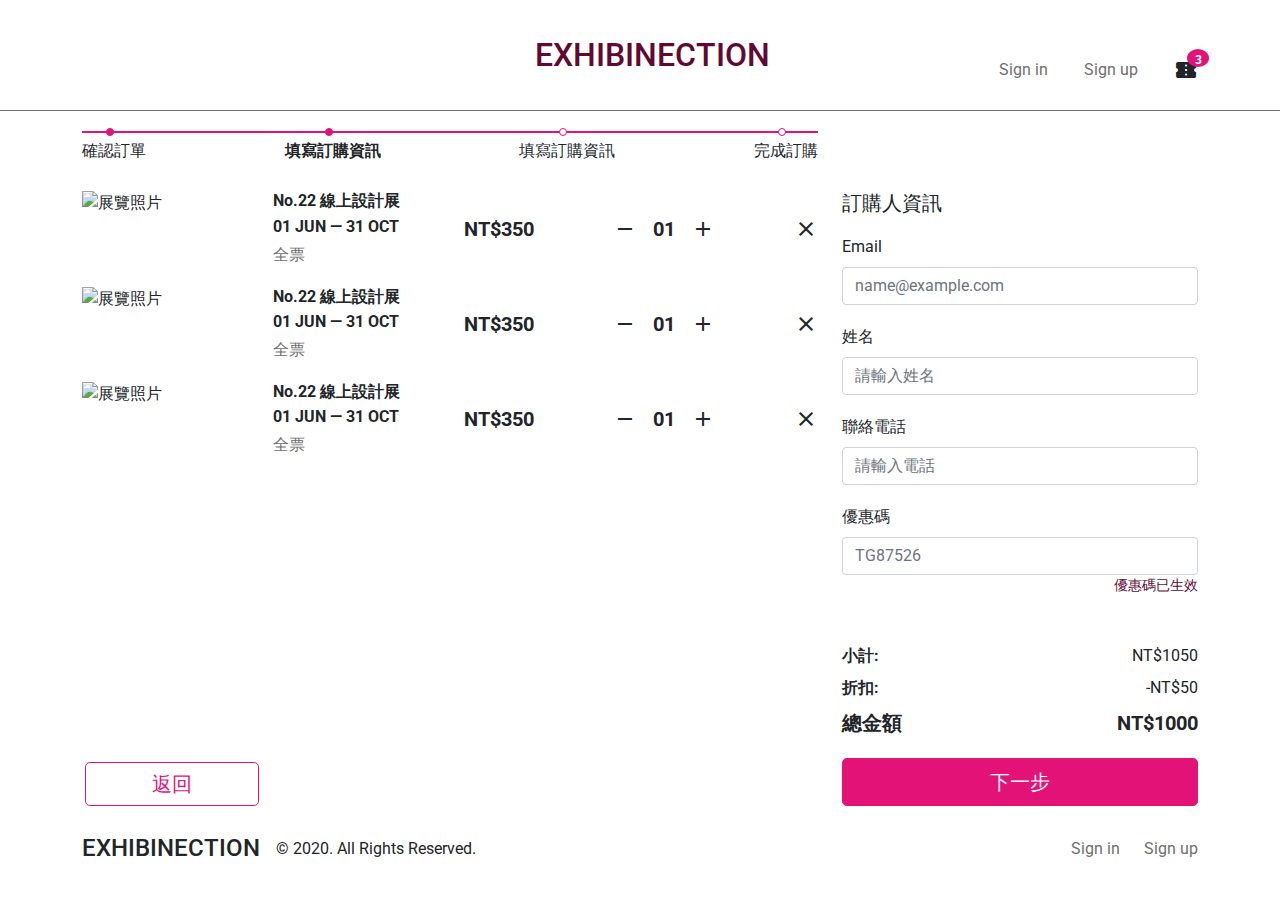
==== checkInfo.html @ bff6c1c0 "update" ====
<!DOCTYPE html>
<html lang="en">

<head>
  <meta charset="UTF-8">
  <meta http-equiv="X-UA-Compatible" content="IE=edge">
  <meta name="viewport" content="width=device-width, initial-scale=1.0">
  <!--bs5 css-->
  <link href="https://cdn.jsdelivr.net/npm/bootstrap@5.0.0/dist/css/bootstrap.min.css" rel="stylesheet"
    integrity="sha384-wEmeIV1mKuiNpC+IOBjI7aAzPcEZeedi5yW5f2yOq55WWLwNGmvvx4Um1vskeMj0" crossorigin="anonymous">
  <!--Noto Sans CJK TC 字體引入-->
  <link
    href="https://fonts.googleapis.com/css2?family=Noto+Sans+SC:wght@300;400;700&family=Roboto:wght@400;500;700&display=swap"
    rel="stylesheet">
  <!--icon-->
  <link href="https://fonts.googleapis.com/icon?family=Material+Icons" rel="stylesheet">
  <title>local_art_html</title>
  <!--icon-->
  <script src="https://kit.fontawesome.com/ae90d4fd10.js" crossorigin="anonymous"></script>
  <!--swiper-->
  <link rel="stylesheet" href="https://unpkg.com/swiper/swiper-bundle.min.css" />
  <!--本地全部css 引入檔-->
  <link rel="stylesheet" href="css/all.css">
</head>

<body>
  <!--navbar-->
  <nav class="py-lg-7 py-xl-7 position-relative">
    <div class="container">
      <div class="navbar d-flex justify-content-center">
        <h2 class="navbar_title text-primary ps-4"><a href="./index.html">EXHIBINECTION</a></h2>
        <ul class="nav_menu d-flex position-absolute bottom-0 end-0">
          <li><a href="#" class="nav_item text-wordColor_1 d-none d-md-block nav_hover">Sign in</a></li>
          <li class="nav_item ms-6"><a href="#" class="text-wordColor_1 d-none d-md-block nav_hover">Sign up</a></li>
          <li class="nav_move ms-6">
            <!--buySidebar 彈跳視窗按鈕-->
            <a href="#" class="message d-flex position-relative" data-bs-toggle="offcanvas"
              data-bs-target="#offcanvasRight" aria-controls="offcanvasRight">
              <span class="nav_icon material-icons text-dark">confirmation_number</span>
              <span
                class="badge bg-secondary nav_badge rounded-circle position-absolute top-0 start-100 translate-middle">3</span>
            </a>
          </li>
        </ul>
      </div>
    </div>
  </nav>

  <!----checkOrder--------------------------------------------------------------------------------start-->
  <!--時間軸-->
  <div class="checkOrder_topLine">
    <div class="container">
      <div class="row pt-11 pb-11 pb-lg-7">
        <div class="col-lg-8">
          <ul class="ckeckOrder_lineBar d-flex justify-content-between">
            <li class="ckeckOrder_lineBarItem active">確認訂單</li>
            <li class="ckeckOrder_lineBarItem fw-bolder active">填寫訂購資訊</li>
            <li class="ckeckOrder_lineBarItem">填寫訂購資訊</li>
            <li class="ckeckOrder_lineBarItem ">完成訂購</li>
          </ul>
        </div>
      </div>
    </div>
  </div>

  <!--form 填寫訂單------------------------------------------------------------------------------------------------start-->
  <div class="container">
    <div class="row position-relative">
      <div class="col-lg-4 order-lg-last d-lg-flex flex-lg-nowrap flex-lg-column">
        <h1 class="fs-5 mb-3 mb-lg-11">訂購人資訊</h1>
        <form class="flex-lg-grow-1 mb-5">
          <div class="mb-11">
            <label for="email" class="form-label">Email</label>
            <input type="email" class="form-control" id="email" placeholder="name@example.com">
          </div>
          <div class="mb-11">
            <label for="name" class="form-label">姓名</label>
            <input type="text" class="form-control" id="name" placeholder="請輸入姓名">
          </div>
          <div class="mb-11">
            <label for="tel" class="form-label">聯絡電話</label>
            <input type="tel" class="form-control" id="tel" placeholder="請輸入電話">
          </div>
          <div>
            <label for="code" class="form-label">優惠碼</label>
            <input type="text" class="form-control" id="code" placeholder="TG87526">
          </div>
          <p class="fs-10 text-primary text-end">優惠碼已生效</p>
        </form>
        <div class="mb-4 mb-lg-16">
          <ul class="d-flex justify-content-between align-items-center mb-1 mb-lg-2">
            <li class="fw-bold">小計:</li>
            <li>NT$1050</li>
          </ul>
          <ul class="d-flex justify-content-between align-items-center mb-1 mb-lg-2">
            <li class="fw-bold">折扣:</li>
            <li>-NT$50</li>
          </ul>
          <ul class="d-flex justify-content-between align-items-center mb-1 mb-lg-2">
            <li class="fw-bold fs-5">總金額</li>
            <li class="fw-bolder fs-5">NT$1000</li>
          </ul>
        </div>
        <!--pc按鈕-->
        <a href="#" class="btn btn-secondary btn-lg text-white w-100 d-none d-lg-block hover_full">下一步</a>
      </div>
      <!--pc 卡片區-->
      <div class="col-lg-8 d-lg-flex flex-lg-column d-none d-lg-block ">
        <!--1-->
        <div class="checkCard card mb-11 border-0">
          <div class="row gx-4 gx-lg-7">
            <div class="col-6 col-lg-3">
              <img class="object-fit-cover w-100"
                src="https://github.com/hexschool/webLayoutTraining1st/blob/master/exhibition-week6/alina-grubnyak-R84Oy89aNKs-unsplash.jpg?raw=true"
                alt="展覽照片">
            </div>
            <div class="col-6 col-lg-3">
              <div class="checkCard_body d-flex justify-content-between pe-0 h-100">
                <div class="checkCard_title flex-grow-1 flex-lg-grow-0 d-flex flex-column justify-content-between">
                  <div>
                    <div class="d-flex align-items-center">
                      <h1 class="checkCard_item fs-6 fw-bolder mb-1">No.22 線上設計展</h1>
                      <a href="javascript:;" class="d-lg-none ms-auto"><span
                          class="material-icons text-dark">close</span></a>
                    </div>
                    <p class="checkCard_date fs-6 fs-lg-7 fw-bold mb-1">01 JUN — 31 OCT</p>
                  </div>
                  <div class="d-flex align-items-center">
                    <p class="text-wordColor_1 me-1">全票</p>
                    <p class="fs-5 fs-lg-4 fw-bold d-lg-none me-auto">1</p>
                    <p class="fs-5 fs-lg-4 fw-bold d-lg-none">NT$350</p>
                  </div>
                </div>
              </div>
            </div>
            <!--desktop-->
            <div class="col-lg-6 d-none d-lg-flex justify-content-between align-items-md-center">
              <div class="fs-5 fw-bold">NT$350</div>
              <ul class="d-flex justify-content-center align-items-center">
                <li class="lh-0">
                  <span class="material-icons cursor-pointer">remove</span>
                </li>
                <li class="fs-5 fw-bold px-md-3">01</li>
                <li class="lh-0">
                  <span class="material-icons cursor-pointer">add</span>
                </li>
              </ul>
              <span class="material-icons cursor-pointer js-delete">close</span>
            </div>
          </div>
        </div>
        <!--2-->
        <div class="checkCard card mb-11 border-0">
          <div class="row gx-4 gx-lg-7">
            <div class="col-6 col-lg-3">
              <img class="object-fit-cover w-100"
                src="https://github.com/hexschool/webLayoutTraining1st/blob/master/exhibition-week6/michel-catalisano--a0D9LpcKV8-unsplash.jpg?raw=true"
                alt="展覽照片">
            </div>
            <div class="col-6 col-lg-3">
              <div class="checkCard_body d-flex justify-content-between pe-0 h-100">
                <div class="checkCard_title flex-grow-1 flex-lg-grow-0 d-flex flex-column justify-content-between">
                  <div>
                    <div class="d-flex align-items-center">
                      <h1 class="checkCard_item fs-6 fw-bolder mb-1">No.22 線上設計展</h1>
                      <a href="javascript:;" class="d-lg-none ms-auto"><span
                          class="material-icons text-dark">close</span></a>
                    </div>
                    <p class="checkCard_date fs-6 fs-lg-7 fw-bold mb-1">01 JUN — 31 OCT</p>
                  </div>
                  <div class="d-flex align-items-center">
                    <p class="text-wordColor_1 me-1">全票</p>
                    <p class="fs-5 fs-lg-4 fw-bold d-lg-none me-auto">1</p>
                    <p class="fs-5 fs-lg-4 fw-bold d-lg-none">NT$350</p>
                  </div>
                </div>
              </div>
            </div>
            <!--desktop-->
            <div class="col-lg-6 d-none d-lg-flex justify-content-between align-items-md-center">
              <div class="fs-5 fw-bold">NT$350</div>
              <ul class="d-flex justify-content-center align-items-center">
                <li class="lh-0">
                  <span class="material-icons cursor-pointer">remove</span>
                </li>
                <li class="fs-5 fw-bold px-md-3">01</li>
                <li class="lh-0">
                  <span class="material-icons cursor-pointer">add</span>
                </li>
              </ul>
              <span class="material-icons cursor-pointer js-delete">close</span>
            </div>
          </div>
        </div>
        <!--3-->
        <div class="checkCard card mb-11 border-0">
          <div class="row gx-4 gx-lg-7">
            <div class="col-6 col-lg-3">
              <img class="object-fit-cover w-100"
                src="https://github.com/hexschool/webLayoutTraining1st/blob/master/exhibition-week6/moralis-tsai-8xsktFRw28I-unsplash.jpg?raw=true"
                alt="展覽照片">
            </div>
            <div class="col-6 col-lg-3">
              <div class="checkCard_body d-flex justify-content-between pe-0 h-100">
                <div class="checkCard_title flex-grow-1 flex-lg-grow-0 d-flex flex-column justify-content-between">
                  <div>
                    <div class="d-flex align-items-center">
                      <h1 class="checkCard_item fs-6 fw-bolder mb-1">No.22 線上設計展</h1>
                      <a href="javascript:;" class="d-lg-none ms-auto"><span
                          class="material-icons text-dark">close</span></a>
                    </div>
                    <p class="checkCard_date fs-6 fs-lg-7 fw-bold mb-1">01 JUN — 31 OCT</p>
                  </div>
                  <div class="d-flex align-items-center">
                    <p class="text-wordColor_1 me-1">全票</p>
                    <p class="fs-5 fs-lg-4 fw-bold d-lg-none me-auto">1</p>
                    <p class="fs-5 fs-lg-4 fw-bold d-lg-none">NT$350</p>
                  </div>
                </div>
              </div>
            </div>
            <!--desktop-->
            <div class="col-lg-6 d-none d-lg-flex justify-content-between align-items-md-center">
              <div class="fs-5 fw-bold">NT$350</div>
              <ul class="d-flex justify-content-center align-items-center">
                <li class="lh-0">
                  <span class="material-icons cursor-pointer">remove</span>
                </li>
                <li class="fs-5 fw-bold px-md-3">01</li>
                <li class="lh-0">
                  <span class="material-icons cursor-pointer">add</span>
                </li>
              </ul>
              <span class="material-icons cursor-pointer js-delete">close</span>
            </div>
          </div>
        </div>
        <!--pc按鈕-->
        <a href="./checkOrder.html" class="spacilBtn btn btn-outline-secondary btn-lg d-none d-lg-block">返回</a>
      </div>
    </div>
  </div>
  <!-----------------------------------------------------------------------------------------------end-->

  <!--手機訂單卡片區-->
  <div class="container d-block d-lg-none">
    <div class="row">
      <div class="col-lg-8 checkCard_wrap">
        <!--1-->
        <div class="checkCard card mb-11 border-0">
          <div class="row gx-4 gx-lg-7">
            <div class="col-6 col-lg-3">
              <img class="object-fit-cover w-100"
                src="https://github.com/hexschool/webLayoutTraining1st/blob/master/exhibition-week6/alina-grubnyak-R84Oy89aNKs-unsplash.jpg?raw=true"
                alt="展覽照片">
            </div>
            <div class="col-6 col-lg-3">
              <div class="checkCard_body d-flex justify-content-between pe-0 h-100">
                <div class="checkCard_title flex-grow-1 flex-lg-grow-0 d-flex flex-column justify-content-between">
                  <div>
                    <div class="d-flex align-items-center">
                      <h1 class="checkCard_item fs-6 fw-bolder mb-1">No.22 線上設計展</h1>
                      <a href="javascript:;" class="d-lg-none ms-auto"><span
                          class="material-icons text-dark">close</span></a>
                    </div>
                    <p class="checkCard_date fs-6 fs-lg-7 fw-bold mb-1">01 JUN — 31 OCT</p>
                  </div>
                  <div class="d-flex align-items-center">
                    <p class="text-wordColor_1 me-1">全票</p>
                    <p class="fs-5 fs-lg-4 fw-bold d-lg-none me-auto">1</p>
                    <p class="fs-5 fs-lg-4 fw-bold d-lg-none">NT$350</p>
                  </div>
                </div>
              </div>
            </div>
            <!--desktop-->
            <div class="col-lg-6 d-none d-lg-flex justify-content-between align-items-md-center">
              <div class="fs-5 fw-bold">NT$350</div>
              <ul class="d-flex justify-content-center align-items-center">
                <li class="lh-0">
                  <span class="material-icons cursor-pointer">remove</span>
                </li>
                <li class="fs-5 fw-bold px-md-3">01</li>
                <li class="lh-0">
                  <span class="material-icons cursor-pointer">add</span>
                </li>
              </ul>
              <span class="material-icons cursor-pointer js-delete">close</span>
            </div>
          </div>
        </div>
        <!--2-->
        <div class="checkCard card mb-11 border-0">
          <div class="row gx-4 gx-lg-7">
            <div class="col-6 col-lg-3">
              <img class="object-fit-cover w-100"
                src="https://github.com/hexschool/webLayoutTraining1st/blob/master/exhibition-week6/michel-catalisano--a0D9LpcKV8-unsplash.jpg?raw=true"
                alt="展覽照片">
            </div>
            <div class="col-6 col-lg-3">
              <div class="checkCard_body d-flex justify-content-between pe-0 h-100">
                <div class="checkCard_title flex-grow-1 flex-lg-grow-0 d-flex flex-column justify-content-between">
                  <div>
                    <div class="d-flex align-items-center">
                      <h1 class="checkCard_item fs-6 fw-bolder mb-1">No.22 線上設計展</h1>
                      <a href="javascript:;" class="d-lg-none ms-auto"><span
                          class="material-icons text-dark">close</span></a>
                    </div>
                    <p class="checkCard_date fs-6 fs-lg-7 fw-bold mb-1">01 JUN — 31 OCT</p>
                  </div>
                  <div class="d-flex align-items-center">
                    <p class="text-wordColor_1 me-1">全票</p>
                    <p class="fs-5 fs-lg-4 fw-bold d-lg-none me-auto">1</p>
                    <p class="fs-5 fs-lg-4 fw-bold d-lg-none">NT$350</p>
                  </div>
                </div>
              </div>
            </div>
            <!--desktop-->
            <div class="col-lg-6 d-none d-lg-flex justify-content-between align-items-md-center">
              <div class="fs-5 fw-bold">NT$350</div>
              <ul class="d-flex justify-content-center align-items-center">
                <li class="lh-0">
                  <span class="material-icons cursor-pointer">remove</span>
                </li>
                <li class="fs-5 fw-bold px-md-3">01</li>
                <li class="lh-0">
                  <span class="material-icons cursor-pointer">add</span>
                </li>
              </ul>
              <span class="material-icons cursor-pointer js-delete">close</span>
            </div>
          </div>
        </div>
        <!--3-->
        <div class="checkCard card mb-11 border-0">
          <div class="row gx-4 gx-lg-7">
            <div class="col-6 col-lg-3">
              <img class="object-fit-cover w-100"
                src="https://github.com/hexschool/webLayoutTraining1st/blob/master/exhibition-week6/moralis-tsai-8xsktFRw28I-unsplash.jpg?raw=true"
                alt="展覽照片">
            </div>
            <div class="col-6 col-lg-3">
              <div class="checkCard_body d-flex justify-content-between pe-0 h-100">
                <div class="checkCard_title flex-grow-1 flex-lg-grow-0 d-flex flex-column justify-content-between">
                  <div>
                    <div class="d-flex align-items-center">
                      <h1 class="checkCard_item fs-6 fw-bolder mb-1">No.22 線上設計展</h1>
                      <a href="javascript:;" class="d-lg-none ms-auto"><span
                          class="material-icons text-dark">close</span></a>
                    </div>
                    <p class="checkCard_date fs-6 fs-lg-7 fw-bold mb-1">01 JUN — 31 OCT</p>
                  </div>
                  <div class="d-flex align-items-center">
                    <p class="text-wordColor_1 me-1">全票</p>
                    <p class="fs-5 fs-lg-4 fw-bold d-lg-none me-auto">1</p>
                    <p class="fs-5 fs-lg-4 fw-bold d-lg-none">NT$350</p>
                  </div>
                </div>
              </div>
            </div>
            <!--desktop-->
            <div class="col-lg-6 d-none d-lg-flex justify-content-between align-items-md-center">
              <div class="fs-5 fw-bold">NT$350</div>
              <ul class="d-flex justify-content-center align-items-center">
                <li class="lh-0">
                  <span class="material-icons cursor-pointer">remove</span>
                </li>
                <li class="fs-5 fw-bold px-md-3">01</li>
                <li class="lh-0">
                  <span class="material-icons cursor-pointer">add</span>
                </li>
              </ul>
              <span class="material-icons cursor-pointer js-delete">close</span>
            </div>
          </div>
        </div>
      </div> <!--card end-->
    </div>
  </div>

  <!--手機版 checkOrder_footer-->
  <div class="container d-block d-lg-none">
    <div class="row">
      <div class="col-6">
        <a href="./checkOrder.html" class="btn btn-outline-primary btn-lg-lg w-100 py-8">返回</a>
      </div>
      <div class="col-6">
        <a href="#" class="btn btn-secondary w-100 py-8 text-white">下一步</a>
      </div>
    </div>
  </div>

  <!-----------------------------------------buySidebar-->
  <div class="buySidebar offcanvas offcanvas-end bg-dark" tabindex="-1" id="offcanvasRight"
    aria-labelledby="offcanvasRightLabel" data-bs-scroll="true">
    <div class="offcanvas-header px-4 px-md-3 pt-11 pt-md-6 pb-0 mb-16">
      <h5 id="offcanvasRightLabel" class="buySidebar_word fs-2 fw-bolder text-white">
        Cart List
      </h5>
      <button type="button" class="btn-close text-reset btn-close-white" data-bs-dismiss="offcanvas" aria-label="Close">
      </button>
    </div>
    <div class="offcanvas-body px-4 px-md-3 py-0 pb-0 scrollbar-primary">
      <!--1-->
      <div class="card mb-3 position-relative rounded-1">
        <a href="javascript:;" class="position-absolute top-0 start-0">
          <span class="material-icons text-primary">close</span>
        </a>
        <div class="row g-0 pt-7 ps-7 pb-4">
          <div class="col-4">
            <img class="object-fit-cover h-100"
              src="https://github.com/hexschool/webLayoutTraining1st/blob/master/exhibition-week6/alina-grubnyak-R84Oy89aNKs-unsplash.jpg?raw=true"
              alt="參展照片">
          </div>
          <div class="col-8">
            <div class="card-body pb-0 pt-0 d-flex justify-content-around align-items-center">
              <div class="flex-grow-1 d-flex flex-column justify-content-between">
                <h5 class="card-title mb-1 fs-6 fw-bold">2020 台味設計展</h5>
                <p class="card-text mb-1">01 JUN — 31 OCT</p>
                <span class="text-wordColor_2 mb-9 d-block">全票</span>
                <p class="fs-5 fw-bold">NT$350</p>
              </div>
              <div class="cardInputList flex-grow-md-1 d-flex align-items-center">
                <ul class=" d-flex flex-column-reverse flex-md-row align-items-center justify-content-around">
                  <li>
                    <a href="#"><span class="material-icons text-wordColor_2 p-0 buySidebar_hover">remove</span></a>
                  </li>
                  <li class="mx-16 mx-md-0">
                    <input type="text" class="form-control fs-5 fw-bold p-0 text-center border-0" value="01">
                  </li>
                  <li>
                    <a href="#"><span class="material-icons text-wordColor_2 p-0 buySidebar_hover">add</span></a>
                  </li>
                </ul>
              </div>
            </div>
          </div>
        </div>
      </div>
      <!--2-->
      <div class="card mb-3 position-relative rounded-1">
        <a href="javascript:;" class="position-absolute top-0 start-0">
          <span class="material-icons text-primary">close</span>
        </a>
        <div class="row g-0 pt-7 ps-7 pb-4">
          <div class="col-4">
            <img class="object-fit-cover h-100"
              src="https://github.com/hexschool/webLayoutTraining1st/blob/master/exhibition-week6/michel-catalisano--a0D9LpcKV8-unsplash.jpg?raw=true"
              alt="參展照片">
          </div>
          <div class="col-8">
            <div class="card-body pb-0 pt-0 d-flex justify-content-around align-items-center">
              <div class="flex-grow-1 d-flex flex-column justify-content-between">
                <h5 class="card-title mb-1 fs-6 fw-bold">2020 台味設計展</h5>
                <p class="card-text mb-1">01 JUN — 31 OCT</p>
                <span class="text-wordColor_2 mb-9 d-block">全票</span>
                <p class="fs-5 fw-bold">NT$350</p>
              </div>
              <div class="cardInputList flex-grow-md-1 d-flex align-items-center">
                <ul class=" d-flex flex-column-reverse flex-md-row align-items-center justify-content-around">
                  <li>
                    <a href="#"><span class="material-icons text-wordColor_2 p-0 buySidebar_hover">remove</span></a>
                  </li>
                  <li class="mx-16 mx-md-0">
                    <input type="text" class="form-control fs-5 fw-bold p-0 text-center border-0" value="01">
                  </li>
                  <li>
                    <a href="#"><span class="material-icons text-wordColor_2 p-0 buySidebar_hover">add</span></a>
                  </li>
                </ul>
              </div>
            </div>
          </div>
        </div>
      </div>
      <!--3-->
      <div class="card mb-3 position-relative rounded-1">
        <a href="javascript:;" class="position-absolute top-0 start-0">
          <span class="material-icons text-primary">close</span>
        </a>
        <div class="row g-0 pt-7 ps-7 pb-4">
          <div class="col-4">
            <img class="object-fit-cover h-100"
              src="https://github.com/hexschool/webLayoutTraining1st/blob/master/exhibition-week6/moralis-tsai-8xsktFRw28I-unsplash.jpg?raw=true"
              alt="參展照片">
          </div>
          <div class="col-8">
            <div class="card-body pb-0 pt-0 d-flex justify-content-around align-items-center">
              <div class="flex-grow-1 d-flex flex-column justify-content-between">
                <h5 class="card-title mb-1 fs-6 fw-bold">2020 台味設計展</h5>
                <p class="card-text mb-1">01 JUN — 31 OCT</p>
                <span class="text-wordColor_2 mb-9 d-block">全票</span>
                <p class="fs-5 fw-bold">NT$350</p>
              </div>
              <div class="cardInputList flex-grow-md-1 d-flex align-items-center">
                <ul class=" d-flex flex-column-reverse flex-md-row align-items-center justify-content-around">
                  <li>
                    <a href="#"><span class="material-icons text-wordColor_2 p-0 buySidebar_hover">remove</span></a>
                  </li>
                  <li class="mx-16 mx-md-0">
                    <input type="text" class="form-control fs-5 fw-bold p-0 text-center border-0" value="01">
                  </li>
                  <li>
                    <a href="#"><span class="material-icons text-wordColor_2 p-0 buySidebar_hover">add</span></a>
                  </li>
                </ul>
              </div>
            </div>
          </div>
        </div>
      </div>
    </div>
    <div class="offcanvas-footer px-4 px-md-3 bg-dark py-7">
      <div class="d-flex align-items-center text-white">
        <p class="fs-5 fw-bold me-4">小計</p>
        <p class="fw-5 fw-bold me-auto">NT$1050</p>
        <a href="./checkOrder.html" class="btn btn-light text-primary py-8 px-7 buySidebar_hover2">前往結帳</a>
      </div>
    </div>
  </div>
  <!-----------------------------------------buySidebar--end>

  <!--footer-->
  <footer>
    <div class="container">
      <div class="footer_content">
        <div class="footer_word d-flex">
          <h3 class="footer_title fs-4 my-7 me-3">EXHIBINECTION</h3>
          <p class="footer_date my-7">© 2020. All Rights Reserved.</p>
        </div>
        <div class="footer_button d-flex">
          <a href="#" class="footer_item text-wordColor_1 my-7">Sign in</a>
          <a href="#" class="footer_item text-wordColor_1 my-7 ms-4">Sign up</a>
        </div>
      </div>
    </div>
  </footer>
  <!-- bs5 js-->
  <script src="https://cdn.jsdelivr.net/npm/bootstrap@5.0.0/dist/js/bootstrap.bundle.min.js"
    integrity="sha384-p34f1UUtsS3wqzfto5wAAmdvj+osOnFyQFpp4Ua3gs/ZVWx6oOypYoCJhGGScy+8" crossorigin="anonymous">
  </script>
  <!--swiper-->
  <script src="https://unpkg.com/swiper/swiper-bundle.min.js"></script>
  <!--本地 js 引入檔-->
  <script src="js/all.js"></script>
</body>

</html>
---- css/all.css ----
@charset "UTF-8";
/*-- 引入bootstrap --*/
/*!
 * Bootstrap v5.0.2 (https://getbootstrap.com/)
 * Copyright 2011-2021 The Bootstrap Authors
 * Copyright 2011-2021 Twitter, Inc.
 * Licensed under MIT (https://github.com/twbs/bootstrap/blob/main/LICENSE)
 */
:root {
  --bs-blue: #0d6efd;
  --bs-indigo: #6610f2;
  --bs-purple: #6f42c1;
  --bs-pink: #d63384;
  --bs-red: #dc3545;
  --bs-orange: #fd7e14;
  --bs-yellow: #ffc107;
  --bs-green: #198754;
  --bs-teal: #20c997;
  --bs-cyan: #0dcaf0;
  --bs-white: #fff;
  --bs-gray: #6c757d;
  --bs-gray-dark: #343a40;
  --bs-primary: #630834;
  --bs-secondary: #E31277;
  --bs-success: #198754;
  --bs-info: #0dcaf0;
  --bs-warning: #ffc107;
  --bs-danger: #dc3545;
  --bs-light: #f8f9fa;
  --bs-dark: #212529;
  --bs-bgColor_1: #EFEFEF;
  --bs-bgColor_2: #190014CC;
  --bs-wordColor_1: #707070;
  --bs-wordColor_2: #373A3C;
  --bs-thirdColor: #3B2433;
  --bs-font-sans-serif: "Roboto", "Noto Sans TC", system-ui, -apple-system, "Segoe UI", Roboto, "Helvetica Neue", Arial, "Noto Sans", "Liberation Sans", sans-serif, "Apple Color Emoji", "Segoe UI Emoji", "Segoe UI Symbol", "Noto Color Emoji";
  --bs-font-monospace: SFMono-Regular, Menlo, Monaco, Consolas, "Liberation Mono", "Courier New", monospace;
  --bs-gradient: linear-gradient(180deg, rgba(255, 255, 255, 0.15), rgba(255, 255, 255, 0));
}

*,
*::before,
*::after {
  -webkit-box-sizing: border-box;
          box-sizing: border-box;
}

@media (prefers-reduced-motion: no-preference) {
  :root {
    scroll-behavior: smooth;
  }
}

body {
  margin: 0;
  font-family: var(--bs-font-sans-serif);
  font-size: 1rem;
  font-weight: 400;
  line-height: 1.5;
  color: #212529;
  background-color: #fff;
  -webkit-text-size-adjust: 100%;
  -webkit-tap-highlight-color: rgba(0, 0, 0, 0);
}

hr {
  margin: 1rem 0;
  color: inherit;
  background-color: currentColor;
  border: 0;
  opacity: 0.25;
}

hr:not([size]) {
  height: 1px;
}

h6, .h6, h5, .h5, h4, .h4, h3, .h3, h2, .h2, h1, .h1 {
  margin-top: 0;
  margin-bottom: 0.5rem;
  font-weight: 500;
  line-height: 1.2;
}

h1, .h1 {
  font-size: calc(1.375rem + 1.5vw);
}
@media (min-width: 1200px) {
  h1, .h1 {
    font-size: 2.5rem;
  }
}

h2, .h2 {
  font-size: calc(1.325rem + 0.9vw);
}
@media (min-width: 1200px) {
  h2, .h2 {
    font-size: 2rem;
  }
}

h3, .h3 {
  font-size: calc(1.3rem + 0.6vw);
}
@media (min-width: 1200px) {
  h3, .h3 {
    font-size: 1.75rem;
  }
}

h4, .h4 {
  font-size: calc(1.275rem + 0.3vw);
}
@media (min-width: 1200px) {
  h4, .h4 {
    font-size: 1.5rem;
  }
}

h5, .h5 {
  font-size: 1.25rem;
}

h6, .h6 {
  font-size: 1rem;
}

p {
  margin-top: 0;
  margin-bottom: 1rem;
}

abbr[title],
abbr[data-bs-original-title] {
  -webkit-text-decoration: underline dotted;
          text-decoration: underline dotted;
  cursor: help;
  -webkit-text-decoration-skip-ink: none;
          text-decoration-skip-ink: none;
}

address {
  margin-bottom: 1rem;
  font-style: normal;
  line-height: inherit;
}

ol,
ul {
  padding-left: 2rem;
}

ol,
ul,
dl {
  margin-top: 0;
  margin-bottom: 1rem;
}

ol ol,
ul ul,
ol ul,
ul ol {
  margin-bottom: 0;
}

dt {
  font-weight: 700;
}

dd {
  margin-bottom: 0.5rem;
  margin-left: 0;
}

blockquote {
  margin: 0 0 1rem;
}

b,
strong {
  font-weight: bolder;
}

small, .small {
  font-size: 0.875em;
}

mark, .mark {
  padding: 0.2em;
  background-color: #fcf8e3;
}

sub,
sup {
  position: relative;
  font-size: 0.75em;
  line-height: 0;
  vertical-align: baseline;
}

sub {
  bottom: -0.25em;
}

sup {
  top: -0.5em;
}

a {
  color: #630834;
  text-decoration: none;
}
a:hover {
  color: #4f062a;
}

a:not([href]):not([class]), a:not([href]):not([class]):hover {
  color: inherit;
  text-decoration: none;
}

pre,
code,
kbd,
samp {
  font-family: var(--bs-font-monospace);
  font-size: 1em;
  direction: ltr /* rtl:ignore */;
  unicode-bidi: bidi-override;
}

pre {
  display: block;
  margin-top: 0;
  margin-bottom: 1rem;
  overflow: auto;
  font-size: 0.875em;
}
pre code {
  font-size: inherit;
  color: inherit;
  word-break: normal;
}

code {
  font-size: 0.875em;
  color: #d63384;
  word-wrap: break-word;
}
a > code {
  color: inherit;
}

kbd {
  padding: 0.2rem 0.4rem;
  font-size: 0.875em;
  color: #fff;
  background-color: #212529;
  border-radius: 0.2rem;
}
kbd kbd {
  padding: 0;
  font-size: 1em;
  font-weight: 700;
}

figure {
  margin: 0 0 1rem;
}

img,
svg {
  vertical-align: middle;
}

table {
  caption-side: bottom;
  border-collapse: collapse;
}

caption {
  padding-top: 0.5rem;
  padding-bottom: 0.5rem;
  color: #6c757d;
  text-align: left;
}

th {
  text-align: inherit;
  text-align: -webkit-match-parent;
}

thead,
tbody,
tfoot,
tr,
td,
th {
  border-color: inherit;
  border-style: solid;
  border-width: 0;
}

label {
  display: inline-block;
}

button {
  border-radius: 0;
}

button:focus:not(:focus-visible) {
  outline: 0;
}

input,
button,
select,
optgroup,
textarea {
  margin: 0;
  font-family: inherit;
  font-size: inherit;
  line-height: inherit;
}

button,
select {
  text-transform: none;
}

[role=button] {
  cursor: pointer;
}

select {
  word-wrap: normal;
}
select:disabled {
  opacity: 1;
}

[list]::-webkit-calendar-picker-indicator {
  display: none;
}

button,
[type=button],
[type=reset],
[type=submit] {
  -webkit-appearance: button;
}
button:not(:disabled),
[type=button]:not(:disabled),
[type=reset]:not(:disabled),
[type=submit]:not(:disabled) {
  cursor: pointer;
}

::-moz-focus-inner {
  padding: 0;
  border-style: none;
}

textarea {
  resize: vertical;
}

fieldset {
  min-width: 0;
  padding: 0;
  margin: 0;
  border: 0;
}

legend {
  float: left;
  width: 100%;
  padding: 0;
  margin-bottom: 0.5rem;
  font-size: calc(1.275rem + 0.3vw);
  line-height: inherit;
}
@media (min-width: 1200px) {
  legend {
    font-size: 1.5rem;
  }
}
legend + * {
  clear: left;
}

::-webkit-datetime-edit-fields-wrapper,
::-webkit-datetime-edit-text,
::-webkit-datetime-edit-minute,
::-webkit-datetime-edit-hour-field,
::-webkit-datetime-edit-day-field,
::-webkit-datetime-edit-month-field,
::-webkit-datetime-edit-year-field {
  padding: 0;
}

::-webkit-inner-spin-button {
  height: auto;
}

[type=search] {
  outline-offset: -2px;
  -webkit-appearance: textfield;
}

/* rtl:raw:
[type="tel"],
[type="url"],
[type="email"],
[type="number"] {
  direction: ltr;
}
*/
::-webkit-search-decoration {
  -webkit-appearance: none;
}

::-webkit-color-swatch-wrapper {
  padding: 0;
}

::-webkit-file-upload-button {
  font: inherit;
}

::file-selector-button {
  font: inherit;
}

::-webkit-file-upload-button {
  font: inherit;
  -webkit-appearance: button;
}

output {
  display: inline-block;
}

iframe {
  border: 0;
}

summary {
  display: list-item;
  cursor: pointer;
}

progress {
  vertical-align: baseline;
}

[hidden] {
  display: none !important;
}

.lead {
  font-size: 1.25rem;
  font-weight: 300;
}

.display-1 {
  font-size: calc(1.625rem + 4.5vw);
  font-weight: 300;
  line-height: 1.2;
}
@media (min-width: 1200px) {
  .display-1 {
    font-size: 5rem;
  }
}

.display-2 {
  font-size: calc(1.575rem + 3.9vw);
  font-weight: 300;
  line-height: 1.2;
}
@media (min-width: 1200px) {
  .display-2 {
    font-size: 4.5rem;
  }
}

.display-3 {
  font-size: calc(1.525rem + 3.3vw);
  font-weight: 300;
  line-height: 1.2;
}
@media (min-width: 1200px) {
  .display-3 {
    font-size: 4rem;
  }
}

.display-4 {
  font-size: calc(1.475rem + 2.7vw);
  font-weight: 300;
  line-height: 1.2;
}
@media (min-width: 1200px) {
  .display-4 {
    font-size: 3.5rem;
  }
}

.display-5 {
  font-size: calc(1.425rem + 2.1vw);
  font-weight: 300;
  line-height: 1.2;
}
@media (min-width: 1200px) {
  .display-5 {
    font-size: 3rem;
  }
}

.display-6 {
  font-size: calc(1.375rem + 1.5vw);
  font-weight: 300;
  line-height: 1.2;
}
@media (min-width: 1200px) {
  .display-6 {
    font-size: 2.5rem;
  }
}

.list-unstyled {
  padding-left: 0;
  list-style: none;
}

.list-inline {
  padding-left: 0;
  list-style: none;
}

.list-inline-item {
  display: inline-block;
}
.list-inline-item:not(:last-child) {
  margin-right: 0.5rem;
}

.initialism {
  font-size: 0.875em;
  text-transform: uppercase;
}

.blockquote {
  margin-bottom: 1rem;
  font-size: 1.25rem;
}
.blockquote > :last-child {
  margin-bottom: 0;
}

.blockquote-footer {
  margin-top: -1rem;
  margin-bottom: 1rem;
  font-size: 0.875em;
  color: #6c757d;
}
.blockquote-footer::before {
  content: "— ";
}

.img-fluid {
  max-width: 100%;
  height: auto;
}

.img-thumbnail {
  padding: 0.25rem;
  background-color: #fff;
  border: 1px solid #dee2e6;
  border-radius: 0.25rem;
  max-width: 100%;
  height: auto;
}

.figure {
  display: inline-block;
}

.figure-img {
  margin-bottom: 0.5rem;
  line-height: 1;
}

.figure-caption {
  font-size: 0.875em;
  color: #6c757d;
}

.container,
.container-fluid,
.container-xxl,
.container-xl,
.container-lg,
.container-md,
.container-sm {
  width: 100%;
  padding-right: var(--bs-gutter-x, 0.75rem);
  padding-left: var(--bs-gutter-x, 0.75rem);
  margin-right: auto;
  margin-left: auto;
}

@media (min-width: 576px) {
  .container-sm, .container {
    max-width: 540px;
  }
}
@media (min-width: 768px) {
  .container-md, .container-sm, .container {
    max-width: 720px;
  }
}
@media (min-width: 992px) {
  .container-lg, .container-md, .container-sm, .container {
    max-width: 960px;
  }
}
@media (min-width: 1200px) {
  .container-xl, .container-lg, .container-md, .container-sm, .container {
    max-width: 1140px;
  }
}
@media (min-width: 1400px) {
  .container-xxl, .container-xl, .container-lg, .container-md, .container-sm, .container {
    max-width: 1320px;
  }
}
.row {
  --bs-gutter-x: 1.5rem;
  --bs-gutter-y: 0;
  display: -webkit-box;
  display: -ms-flexbox;
  display: flex;
  -ms-flex-wrap: wrap;
      flex-wrap: wrap;
  margin-top: calc(var(--bs-gutter-y) * -1);
  margin-right: calc(var(--bs-gutter-x) * -.5);
  margin-left: calc(var(--bs-gutter-x) * -.5);
}
.row > * {
  -ms-flex-negative: 0;
      flex-shrink: 0;
  width: 100%;
  max-width: 100%;
  padding-right: calc(var(--bs-gutter-x) * .5);
  padding-left: calc(var(--bs-gutter-x) * .5);
  margin-top: var(--bs-gutter-y);
}

.col {
  -webkit-box-flex: 1;
      -ms-flex: 1 0 0%;
          flex: 1 0 0%;
}

.row-cols-auto > * {
  -webkit-box-flex: 0;
      -ms-flex: 0 0 auto;
          flex: 0 0 auto;
  width: auto;
}

.row-cols-1 > * {
  -webkit-box-flex: 0;
      -ms-flex: 0 0 auto;
          flex: 0 0 auto;
  width: 100%;
}

.row-cols-2 > * {
  -webkit-box-flex: 0;
      -ms-flex: 0 0 auto;
          flex: 0 0 auto;
  width: 50%;
}

.row-cols-3 > * {
  -webkit-box-flex: 0;
      -ms-flex: 0 0 auto;
          flex: 0 0 auto;
  width: 33.3333333333%;
}

.row-cols-4 > * {
  -webkit-box-flex: 0;
      -ms-flex: 0 0 auto;
          flex: 0 0 auto;
  width: 25%;
}

.row-cols-5 > * {
  -webkit-box-flex: 0;
      -ms-flex: 0 0 auto;
          flex: 0 0 auto;
  width: 20%;
}

.row-cols-6 > * {
  -webkit-box-flex: 0;
      -ms-flex: 0 0 auto;
          flex: 0 0 auto;
  width: 16.6666666667%;
}

@media (min-width: 576px) {
  .col-sm {
    -webkit-box-flex: 1;
        -ms-flex: 1 0 0%;
            flex: 1 0 0%;
  }

  .row-cols-sm-auto > * {
    -webkit-box-flex: 0;
        -ms-flex: 0 0 auto;
            flex: 0 0 auto;
    width: auto;
  }

  .row-cols-sm-1 > * {
    -webkit-box-flex: 0;
        -ms-flex: 0 0 auto;
            flex: 0 0 auto;
    width: 100%;
  }

  .row-cols-sm-2 > * {
    -webkit-box-flex: 0;
        -ms-flex: 0 0 auto;
            flex: 0 0 auto;
    width: 50%;
  }

  .row-cols-sm-3 > * {
    -webkit-box-flex: 0;
        -ms-flex: 0 0 auto;
            flex: 0 0 auto;
    width: 33.3333333333%;
  }

  .row-cols-sm-4 > * {
    -webkit-box-flex: 0;
        -ms-flex: 0 0 auto;
            flex: 0 0 auto;
    width: 25%;
  }

  .row-cols-sm-5 > * {
    -webkit-box-flex: 0;
        -ms-flex: 0 0 auto;
            flex: 0 0 auto;
    width: 20%;
  }

  .row-cols-sm-6 > * {
    -webkit-box-flex: 0;
        -ms-flex: 0 0 auto;
            flex: 0 0 auto;
    width: 16.6666666667%;
  }
}
@media (min-width: 768px) {
  .col-md {
    -webkit-box-flex: 1;
        -ms-flex: 1 0 0%;
            flex: 1 0 0%;
  }

  .row-cols-md-auto > * {
    -webkit-box-flex: 0;
        -ms-flex: 0 0 auto;
            flex: 0 0 auto;
    width: auto;
  }

  .row-cols-md-1 > * {
    -webkit-box-flex: 0;
        -ms-flex: 0 0 auto;
            flex: 0 0 auto;
    width: 100%;
  }

  .row-cols-md-2 > * {
    -webkit-box-flex: 0;
        -ms-flex: 0 0 auto;
            flex: 0 0 auto;
    width: 50%;
  }

  .row-cols-md-3 > * {
    -webkit-box-flex: 0;
        -ms-flex: 0 0 auto;
            flex: 0 0 auto;
    width: 33.3333333333%;
  }

  .row-cols-md-4 > * {
    -webkit-box-flex: 0;
        -ms-flex: 0 0 auto;
            flex: 0 0 auto;
    width: 25%;
  }

  .row-cols-md-5 > * {
    -webkit-box-flex: 0;
        -ms-flex: 0 0 auto;
            flex: 0 0 auto;
    width: 20%;
  }

  .row-cols-md-6 > * {
    -webkit-box-flex: 0;
        -ms-flex: 0 0 auto;
            flex: 0 0 auto;
    width: 16.6666666667%;
  }
}
@media (min-width: 992px) {
  .col-lg {
    -webkit-box-flex: 1;
        -ms-flex: 1 0 0%;
            flex: 1 0 0%;
  }

  .row-cols-lg-auto > * {
    -webkit-box-flex: 0;
        -ms-flex: 0 0 auto;
            flex: 0 0 auto;
    width: auto;
  }

  .row-cols-lg-1 > * {
    -webkit-box-flex: 0;
        -ms-flex: 0 0 auto;
            flex: 0 0 auto;
    width: 100%;
  }

  .row-cols-lg-2 > * {
    -webkit-box-flex: 0;
        -ms-flex: 0 0 auto;
            flex: 0 0 auto;
    width: 50%;
  }

  .row-cols-lg-3 > * {
    -webkit-box-flex: 0;
        -ms-flex: 0 0 auto;
            flex: 0 0 auto;
    width: 33.3333333333%;
  }

  .row-cols-lg-4 > * {
    -webkit-box-flex: 0;
        -ms-flex: 0 0 auto;
            flex: 0 0 auto;
    width: 25%;
  }

  .row-cols-lg-5 > * {
    -webkit-box-flex: 0;
        -ms-flex: 0 0 auto;
            flex: 0 0 auto;
    width: 20%;
  }

  .row-cols-lg-6 > * {
    -webkit-box-flex: 0;
        -ms-flex: 0 0 auto;
            flex: 0 0 auto;
    width: 16.6666666667%;
  }
}
@media (min-width: 1200px) {
  .col-xl {
    -webkit-box-flex: 1;
        -ms-flex: 1 0 0%;
            flex: 1 0 0%;
  }

  .row-cols-xl-auto > * {
    -webkit-box-flex: 0;
        -ms-flex: 0 0 auto;
            flex: 0 0 auto;
    width: auto;
  }

  .row-cols-xl-1 > * {
    -webkit-box-flex: 0;
        -ms-flex: 0 0 auto;
            flex: 0 0 auto;
    width: 100%;
  }

  .row-cols-xl-2 > * {
    -webkit-box-flex: 0;
        -ms-flex: 0 0 auto;
            flex: 0 0 auto;
    width: 50%;
  }

  .row-cols-xl-3 > * {
    -webkit-box-flex: 0;
        -ms-flex: 0 0 auto;
            flex: 0 0 auto;
    width: 33.3333333333%;
  }

  .row-cols-xl-4 > * {
    -webkit-box-flex: 0;
        -ms-flex: 0 0 auto;
            flex: 0 0 auto;
    width: 25%;
  }

  .row-cols-xl-5 > * {
    -webkit-box-flex: 0;
        -ms-flex: 0 0 auto;
            flex: 0 0 auto;
    width: 20%;
  }

  .row-cols-xl-6 > * {
    -webkit-box-flex: 0;
        -ms-flex: 0 0 auto;
            flex: 0 0 auto;
    width: 16.6666666667%;
  }
}
@media (min-width: 1400px) {
  .col-xxl {
    -webkit-box-flex: 1;
        -ms-flex: 1 0 0%;
            flex: 1 0 0%;
  }

  .row-cols-xxl-auto > * {
    -webkit-box-flex: 0;
        -ms-flex: 0 0 auto;
            flex: 0 0 auto;
    width: auto;
  }

  .row-cols-xxl-1 > * {
    -webkit-box-flex: 0;
        -ms-flex: 0 0 auto;
            flex: 0 0 auto;
    width: 100%;
  }

  .row-cols-xxl-2 > * {
    -webkit-box-flex: 0;
        -ms-flex: 0 0 auto;
            flex: 0 0 auto;
    width: 50%;
  }

  .row-cols-xxl-3 > * {
    -webkit-box-flex: 0;
        -ms-flex: 0 0 auto;
            flex: 0 0 auto;
    width: 33.3333333333%;
  }

  .row-cols-xxl-4 > * {
    -webkit-box-flex: 0;
        -ms-flex: 0 0 auto;
            flex: 0 0 auto;
    width: 25%;
  }

  .row-cols-xxl-5 > * {
    -webkit-box-flex: 0;
        -ms-flex: 0 0 auto;
            flex: 0 0 auto;
    width: 20%;
  }

  .row-cols-xxl-6 > * {
    -webkit-box-flex: 0;
        -ms-flex: 0 0 auto;
            flex: 0 0 auto;
    width: 16.6666666667%;
  }
}
.col-auto {
  -webkit-box-flex: 0;
      -ms-flex: 0 0 auto;
          flex: 0 0 auto;
  width: auto;
}

.col-1 {
  -webkit-box-flex: 0;
      -ms-flex: 0 0 auto;
          flex: 0 0 auto;
  width: 8.33333333%;
}

.col-2 {
  -webkit-box-flex: 0;
      -ms-flex: 0 0 auto;
          flex: 0 0 auto;
  width: 16.66666667%;
}

.col-3 {
  -webkit-box-flex: 0;
      -ms-flex: 0 0 auto;
          flex: 0 0 auto;
  width: 25%;
}

.col-4 {
  -webkit-box-flex: 0;
      -ms-flex: 0 0 auto;
          flex: 0 0 auto;
  width: 33.33333333%;
}

.col-5 {
  -webkit-box-flex: 0;
      -ms-flex: 0 0 auto;
          flex: 0 0 auto;
  width: 41.66666667%;
}

.col-6 {
  -webkit-box-flex: 0;
      -ms-flex: 0 0 auto;
          flex: 0 0 auto;
  width: 50%;
}

.col-7 {
  -webkit-box-flex: 0;
      -ms-flex: 0 0 auto;
          flex: 0 0 auto;
  width: 58.33333333%;
}

.col-8 {
  -webkit-box-flex: 0;
      -ms-flex: 0 0 auto;
          flex: 0 0 auto;
  width: 66.66666667%;
}

.col-9 {
  -webkit-box-flex: 0;
      -ms-flex: 0 0 auto;
          flex: 0 0 auto;
  width: 75%;
}

.col-10 {
  -webkit-box-flex: 0;
      -ms-flex: 0 0 auto;
          flex: 0 0 auto;
  width: 83.33333333%;
}

.col-11 {
  -webkit-box-flex: 0;
      -ms-flex: 0 0 auto;
          flex: 0 0 auto;
  width: 91.66666667%;
}

.col-12 {
  -webkit-box-flex: 0;
      -ms-flex: 0 0 auto;
          flex: 0 0 auto;
  width: 100%;
}

.offset-1 {
  margin-left: 8.33333333%;
}

.offset-2 {
  margin-left: 16.66666667%;
}

.offset-3 {
  margin-left: 25%;
}

.offset-4 {
  margin-left: 33.33333333%;
}

.offset-5 {
  margin-left: 41.66666667%;
}

.offset-6 {
  margin-left: 50%;
}

.offset-7 {
  margin-left: 58.33333333%;
}

.offset-8 {
  margin-left: 66.66666667%;
}

.offset-9 {
  margin-left: 75%;
}

.offset-10 {
  margin-left: 83.33333333%;
}

.offset-11 {
  margin-left: 91.66666667%;
}

.g-0,
.gx-0 {
  --bs-gutter-x: 0;
}

.g-0,
.gy-0 {
  --bs-gutter-y: 0;
}

.g-1,
.gx-1 {
  --bs-gutter-x: 0.25rem;
}

.g-1,
.gy-1 {
  --bs-gutter-y: 0.25rem;
}

.g-2,
.gx-2 {
  --bs-gutter-x: 0.5rem;
}

.g-2,
.gy-2 {
  --bs-gutter-y: 0.5rem;
}

.g-3,
.gx-3 {
  --bs-gutter-x: 1rem;
}

.g-3,
.gy-3 {
  --bs-gutter-y: 1rem;
}

.g-4,
.gx-4 {
  --bs-gutter-x: 1.5rem;
}

.g-4,
.gy-4 {
  --bs-gutter-y: 1.5rem;
}

.g-5,
.gx-5 {
  --bs-gutter-x: 3rem;
}

.g-5,
.gy-5 {
  --bs-gutter-y: 3rem;
}

.g-6,
.gx-6 {
  --bs-gutter-x: 2.25rem;
}

.g-6,
.gy-6 {
  --bs-gutter-y: 2.25rem;
}

.g-7,
.gx-7 {
  --bs-gutter-x: 1.75rem;
}

.g-7,
.gy-7 {
  --bs-gutter-y: 1.75rem;
}

.g-8,
.gx-8 {
  --bs-gutter-x: 0.625rem;
}

.g-8,
.gy-8 {
  --bs-gutter-y: 0.625rem;
}

.g-9,
.gx-9 {
  --bs-gutter-x: 0.875rem;
}

.g-9,
.gy-9 {
  --bs-gutter-y: 0.875rem;
}

.g-10,
.gx-10 {
  --bs-gutter-x: 1.125rem;
}

.g-10,
.gy-10 {
  --bs-gutter-y: 1.125rem;
}

.g-11,
.gx-11 {
  --bs-gutter-x: 1.25rem;
}

.g-11,
.gy-11 {
  --bs-gutter-y: 1.25rem;
}

.g-12,
.gx-12 {
  --bs-gutter-x: 3.75rem;
}

.g-12,
.gy-12 {
  --bs-gutter-y: 3.75rem;
}

.g-13,
.gx-13 {
  --bs-gutter-x: 2.5rem;
}

.g-13,
.gy-13 {
  --bs-gutter-y: 2.5rem;
}

.g-14,
.gx-14 {
  --bs-gutter-x: 2.75rem;
}

.g-14,
.gy-14 {
  --bs-gutter-y: 2.75rem;
}

.g-15,
.gx-15 {
  --bs-gutter-x: 5rem;
}

.g-15,
.gy-15 {
  --bs-gutter-y: 5rem;
}

.g-16,
.gx-16 {
  --bs-gutter-x: 0.75rem;
}

.g-16,
.gy-16 {
  --bs-gutter-y: 0.75rem;
}

.g-17,
.gx-17 {
  --bs-gutter-x: 5.625rem;
}

.g-17,
.gy-17 {
  --bs-gutter-y: 5.625rem;
}

@media (min-width: 576px) {
  .col-sm-auto {
    -webkit-box-flex: 0;
        -ms-flex: 0 0 auto;
            flex: 0 0 auto;
    width: auto;
  }

  .col-sm-1 {
    -webkit-box-flex: 0;
        -ms-flex: 0 0 auto;
            flex: 0 0 auto;
    width: 8.33333333%;
  }

  .col-sm-2 {
    -webkit-box-flex: 0;
        -ms-flex: 0 0 auto;
            flex: 0 0 auto;
    width: 16.66666667%;
  }

  .col-sm-3 {
    -webkit-box-flex: 0;
        -ms-flex: 0 0 auto;
            flex: 0 0 auto;
    width: 25%;
  }

  .col-sm-4 {
    -webkit-box-flex: 0;
        -ms-flex: 0 0 auto;
            flex: 0 0 auto;
    width: 33.33333333%;
  }

  .col-sm-5 {
    -webkit-box-flex: 0;
        -ms-flex: 0 0 auto;
            flex: 0 0 auto;
    width: 41.66666667%;
  }

  .col-sm-6 {
    -webkit-box-flex: 0;
        -ms-flex: 0 0 auto;
            flex: 0 0 auto;
    width: 50%;
  }

  .col-sm-7 {
    -webkit-box-flex: 0;
        -ms-flex: 0 0 auto;
            flex: 0 0 auto;
    width: 58.33333333%;
  }

  .col-sm-8 {
    -webkit-box-flex: 0;
        -ms-flex: 0 0 auto;
            flex: 0 0 auto;
    width: 66.66666667%;
  }

  .col-sm-9 {
    -webkit-box-flex: 0;
        -ms-flex: 0 0 auto;
            flex: 0 0 auto;
    width: 75%;
  }

  .col-sm-10 {
    -webkit-box-flex: 0;
        -ms-flex: 0 0 auto;
            flex: 0 0 auto;
    width: 83.33333333%;
  }

  .col-sm-11 {
    -webkit-box-flex: 0;
        -ms-flex: 0 0 auto;
            flex: 0 0 auto;
    width: 91.66666667%;
  }

  .col-sm-12 {
    -webkit-box-flex: 0;
        -ms-flex: 0 0 auto;
            flex: 0 0 auto;
    width: 100%;
  }

  .offset-sm-0 {
    margin-left: 0;
  }

  .offset-sm-1 {
    margin-left: 8.33333333%;
  }

  .offset-sm-2 {
    margin-left: 16.66666667%;
  }

  .offset-sm-3 {
    margin-left: 25%;
  }

  .offset-sm-4 {
    margin-left: 33.33333333%;
  }

  .offset-sm-5 {
    margin-left: 41.66666667%;
  }

  .offset-sm-6 {
    margin-left: 50%;
  }

  .offset-sm-7 {
    margin-left: 58.33333333%;
  }

  .offset-sm-8 {
    margin-left: 66.66666667%;
  }

  .offset-sm-9 {
    margin-left: 75%;
  }

  .offset-sm-10 {
    margin-left: 83.33333333%;
  }

  .offset-sm-11 {
    margin-left: 91.66666667%;
  }

  .g-sm-0,
.gx-sm-0 {
    --bs-gutter-x: 0;
  }

  .g-sm-0,
.gy-sm-0 {
    --bs-gutter-y: 0;
  }

  .g-sm-1,
.gx-sm-1 {
    --bs-gutter-x: 0.25rem;
  }

  .g-sm-1,
.gy-sm-1 {
    --bs-gutter-y: 0.25rem;
  }

  .g-sm-2,
.gx-sm-2 {
    --bs-gutter-x: 0.5rem;
  }

  .g-sm-2,
.gy-sm-2 {
    --bs-gutter-y: 0.5rem;
  }

  .g-sm-3,
.gx-sm-3 {
    --bs-gutter-x: 1rem;
  }

  .g-sm-3,
.gy-sm-3 {
    --bs-gutter-y: 1rem;
  }

  .g-sm-4,
.gx-sm-4 {
    --bs-gutter-x: 1.5rem;
  }

  .g-sm-4,
.gy-sm-4 {
    --bs-gutter-y: 1.5rem;
  }

  .g-sm-5,
.gx-sm-5 {
    --bs-gutter-x: 3rem;
  }

  .g-sm-5,
.gy-sm-5 {
    --bs-gutter-y: 3rem;
  }

  .g-sm-6,
.gx-sm-6 {
    --bs-gutter-x: 2.25rem;
  }

  .g-sm-6,
.gy-sm-6 {
    --bs-gutter-y: 2.25rem;
  }

  .g-sm-7,
.gx-sm-7 {
    --bs-gutter-x: 1.75rem;
  }

  .g-sm-7,
.gy-sm-7 {
    --bs-gutter-y: 1.75rem;
  }

  .g-sm-8,
.gx-sm-8 {
    --bs-gutter-x: 0.625rem;
  }

  .g-sm-8,
.gy-sm-8 {
    --bs-gutter-y: 0.625rem;
  }

  .g-sm-9,
.gx-sm-9 {
    --bs-gutter-x: 0.875rem;
  }

  .g-sm-9,
.gy-sm-9 {
    --bs-gutter-y: 0.875rem;
  }

  .g-sm-10,
.gx-sm-10 {
    --bs-gutter-x: 1.125rem;
  }

  .g-sm-10,
.gy-sm-10 {
    --bs-gutter-y: 1.125rem;
  }

  .g-sm-11,
.gx-sm-11 {
    --bs-gutter-x: 1.25rem;
  }

  .g-sm-11,
.gy-sm-11 {
    --bs-gutter-y: 1.25rem;
  }

  .g-sm-12,
.gx-sm-12 {
    --bs-gutter-x: 3.75rem;
  }

  .g-sm-12,
.gy-sm-12 {
    --bs-gutter-y: 3.75rem;
  }

  .g-sm-13,
.gx-sm-13 {
    --bs-gutter-x: 2.5rem;
  }

  .g-sm-13,
.gy-sm-13 {
    --bs-gutter-y: 2.5rem;
  }

  .g-sm-14,
.gx-sm-14 {
    --bs-gutter-x: 2.75rem;
  }

  .g-sm-14,
.gy-sm-14 {
    --bs-gutter-y: 2.75rem;
  }

  .g-sm-15,
.gx-sm-15 {
    --bs-gutter-x: 5rem;
  }

  .g-sm-15,
.gy-sm-15 {
    --bs-gutter-y: 5rem;
  }

  .g-sm-16,
.gx-sm-16 {
    --bs-gutter-x: 0.75rem;
  }

  .g-sm-16,
.gy-sm-16 {
    --bs-gutter-y: 0.75rem;
  }

  .g-sm-17,
.gx-sm-17 {
    --bs-gutter-x: 5.625rem;
  }

  .g-sm-17,
.gy-sm-17 {
    --bs-gutter-y: 5.625rem;
  }
}
@media (min-width: 768px) {
  .col-md-auto {
    -webkit-box-flex: 0;
        -ms-flex: 0 0 auto;
            flex: 0 0 auto;
    width: auto;
  }

  .col-md-1 {
    -webkit-box-flex: 0;
        -ms-flex: 0 0 auto;
            flex: 0 0 auto;
    width: 8.33333333%;
  }

  .col-md-2 {
    -webkit-box-flex: 0;
        -ms-flex: 0 0 auto;
            flex: 0 0 auto;
    width: 16.66666667%;
  }

  .col-md-3 {
    -webkit-box-flex: 0;
        -ms-flex: 0 0 auto;
            flex: 0 0 auto;
    width: 25%;
  }

  .col-md-4 {
    -webkit-box-flex: 0;
        -ms-flex: 0 0 auto;
            flex: 0 0 auto;
    width: 33.33333333%;
  }

  .col-md-5 {
    -webkit-box-flex: 0;
        -ms-flex: 0 0 auto;
            flex: 0 0 auto;
    width: 41.66666667%;
  }

  .col-md-6 {
    -webkit-box-flex: 0;
        -ms-flex: 0 0 auto;
            flex: 0 0 auto;
    width: 50%;
  }

  .col-md-7 {
    -webkit-box-flex: 0;
        -ms-flex: 0 0 auto;
            flex: 0 0 auto;
    width: 58.33333333%;
  }

  .col-md-8 {
    -webkit-box-flex: 0;
        -ms-flex: 0 0 auto;
            flex: 0 0 auto;
    width: 66.66666667%;
  }

  .col-md-9 {
    -webkit-box-flex: 0;
        -ms-flex: 0 0 auto;
            flex: 0 0 auto;
    width: 75%;
  }

  .col-md-10 {
    -webkit-box-flex: 0;
        -ms-flex: 0 0 auto;
            flex: 0 0 auto;
    width: 83.33333333%;
  }

  .col-md-11 {
    -webkit-box-flex: 0;
        -ms-flex: 0 0 auto;
            flex: 0 0 auto;
    width: 91.66666667%;
  }

  .col-md-12 {
    -webkit-box-flex: 0;
        -ms-flex: 0 0 auto;
            flex: 0 0 auto;
    width: 100%;
  }

  .offset-md-0 {
    margin-left: 0;
  }

  .offset-md-1 {
    margin-left: 8.33333333%;
  }

  .offset-md-2 {
    margin-left: 16.66666667%;
  }

  .offset-md-3 {
    margin-left: 25%;
  }

  .offset-md-4 {
    margin-left: 33.33333333%;
  }

  .offset-md-5 {
    margin-left: 41.66666667%;
  }

  .offset-md-6 {
    margin-left: 50%;
  }

  .offset-md-7 {
    margin-left: 58.33333333%;
  }

  .offset-md-8 {
    margin-left: 66.66666667%;
  }

  .offset-md-9 {
    margin-left: 75%;
  }

  .offset-md-10 {
    margin-left: 83.33333333%;
  }

  .offset-md-11 {
    margin-left: 91.66666667%;
  }

  .g-md-0,
.gx-md-0 {
    --bs-gutter-x: 0;
  }

  .g-md-0,
.gy-md-0 {
    --bs-gutter-y: 0;
  }

  .g-md-1,
.gx-md-1 {
    --bs-gutter-x: 0.25rem;
  }

  .g-md-1,
.gy-md-1 {
    --bs-gutter-y: 0.25rem;
  }

  .g-md-2,
.gx-md-2 {
    --bs-gutter-x: 0.5rem;
  }

  .g-md-2,
.gy-md-2 {
    --bs-gutter-y: 0.5rem;
  }

  .g-md-3,
.gx-md-3 {
    --bs-gutter-x: 1rem;
  }

  .g-md-3,
.gy-md-3 {
    --bs-gutter-y: 1rem;
  }

  .g-md-4,
.gx-md-4 {
    --bs-gutter-x: 1.5rem;
  }

  .g-md-4,
.gy-md-4 {
    --bs-gutter-y: 1.5rem;
  }

  .g-md-5,
.gx-md-5 {
    --bs-gutter-x: 3rem;
  }

  .g-md-5,
.gy-md-5 {
    --bs-gutter-y: 3rem;
  }

  .g-md-6,
.gx-md-6 {
    --bs-gutter-x: 2.25rem;
  }

  .g-md-6,
.gy-md-6 {
    --bs-gutter-y: 2.25rem;
  }

  .g-md-7,
.gx-md-7 {
    --bs-gutter-x: 1.75rem;
  }

  .g-md-7,
.gy-md-7 {
    --bs-gutter-y: 1.75rem;
  }

  .g-md-8,
.gx-md-8 {
    --bs-gutter-x: 0.625rem;
  }

  .g-md-8,
.gy-md-8 {
    --bs-gutter-y: 0.625rem;
  }

  .g-md-9,
.gx-md-9 {
    --bs-gutter-x: 0.875rem;
  }

  .g-md-9,
.gy-md-9 {
    --bs-gutter-y: 0.875rem;
  }

  .g-md-10,
.gx-md-10 {
    --bs-gutter-x: 1.125rem;
  }

  .g-md-10,
.gy-md-10 {
    --bs-gutter-y: 1.125rem;
  }

  .g-md-11,
.gx-md-11 {
    --bs-gutter-x: 1.25rem;
  }

  .g-md-11,
.gy-md-11 {
    --bs-gutter-y: 1.25rem;
  }

  .g-md-12,
.gx-md-12 {
    --bs-gutter-x: 3.75rem;
  }

  .g-md-12,
.gy-md-12 {
    --bs-gutter-y: 3.75rem;
  }

  .g-md-13,
.gx-md-13 {
    --bs-gutter-x: 2.5rem;
  }

  .g-md-13,
.gy-md-13 {
    --bs-gutter-y: 2.5rem;
  }

  .g-md-14,
.gx-md-14 {
    --bs-gutter-x: 2.75rem;
  }

  .g-md-14,
.gy-md-14 {
    --bs-gutter-y: 2.75rem;
  }

  .g-md-15,
.gx-md-15 {
    --bs-gutter-x: 5rem;
  }

  .g-md-15,
.gy-md-15 {
    --bs-gutter-y: 5rem;
  }

  .g-md-16,
.gx-md-16 {
    --bs-gutter-x: 0.75rem;
  }

  .g-md-16,
.gy-md-16 {
    --bs-gutter-y: 0.75rem;
  }

  .g-md-17,
.gx-md-17 {
    --bs-gutter-x: 5.625rem;
  }

  .g-md-17,
.gy-md-17 {
    --bs-gutter-y: 5.625rem;
  }
}
@media (min-width: 992px) {
  .col-lg-auto {
    -webkit-box-flex: 0;
        -ms-flex: 0 0 auto;
            flex: 0 0 auto;
    width: auto;
  }

  .col-lg-1 {
    -webkit-box-flex: 0;
        -ms-flex: 0 0 auto;
            flex: 0 0 auto;
    width: 8.33333333%;
  }

  .col-lg-2 {
    -webkit-box-flex: 0;
        -ms-flex: 0 0 auto;
            flex: 0 0 auto;
    width: 16.66666667%;
  }

  .col-lg-3 {
    -webkit-box-flex: 0;
        -ms-flex: 0 0 auto;
            flex: 0 0 auto;
    width: 25%;
  }

  .col-lg-4 {
    -webkit-box-flex: 0;
        -ms-flex: 0 0 auto;
            flex: 0 0 auto;
    width: 33.33333333%;
  }

  .col-lg-5 {
    -webkit-box-flex: 0;
        -ms-flex: 0 0 auto;
            flex: 0 0 auto;
    width: 41.66666667%;
  }

  .col-lg-6 {
    -webkit-box-flex: 0;
        -ms-flex: 0 0 auto;
            flex: 0 0 auto;
    width: 50%;
  }

  .col-lg-7 {
    -webkit-box-flex: 0;
        -ms-flex: 0 0 auto;
            flex: 0 0 auto;
    width: 58.33333333%;
  }

  .col-lg-8 {
    -webkit-box-flex: 0;
        -ms-flex: 0 0 auto;
            flex: 0 0 auto;
    width: 66.66666667%;
  }

  .col-lg-9 {
    -webkit-box-flex: 0;
        -ms-flex: 0 0 auto;
            flex: 0 0 auto;
    width: 75%;
  }

  .col-lg-10 {
    -webkit-box-flex: 0;
        -ms-flex: 0 0 auto;
            flex: 0 0 auto;
    width: 83.33333333%;
  }

  .col-lg-11 {
    -webkit-box-flex: 0;
        -ms-flex: 0 0 auto;
            flex: 0 0 auto;
    width: 91.66666667%;
  }

  .col-lg-12 {
    -webkit-box-flex: 0;
        -ms-flex: 0 0 auto;
            flex: 0 0 auto;
    width: 100%;
  }

  .offset-lg-0 {
    margin-left: 0;
  }

  .offset-lg-1 {
    margin-left: 8.33333333%;
  }

  .offset-lg-2 {
    margin-left: 16.66666667%;
  }

  .offset-lg-3 {
    margin-left: 25%;
  }

  .offset-lg-4 {
    margin-left: 33.33333333%;
  }

  .offset-lg-5 {
    margin-left: 41.66666667%;
  }

  .offset-lg-6 {
    margin-left: 50%;
  }

  .offset-lg-7 {
    margin-left: 58.33333333%;
  }

  .offset-lg-8 {
    margin-left: 66.66666667%;
  }

  .offset-lg-9 {
    margin-left: 75%;
  }

  .offset-lg-10 {
    margin-left: 83.33333333%;
  }

  .offset-lg-11 {
    margin-left: 91.66666667%;
  }

  .g-lg-0,
.gx-lg-0 {
    --bs-gutter-x: 0;
  }

  .g-lg-0,
.gy-lg-0 {
    --bs-gutter-y: 0;
  }

  .g-lg-1,
.gx-lg-1 {
    --bs-gutter-x: 0.25rem;
  }

  .g-lg-1,
.gy-lg-1 {
    --bs-gutter-y: 0.25rem;
  }

  .g-lg-2,
.gx-lg-2 {
    --bs-gutter-x: 0.5rem;
  }

  .g-lg-2,
.gy-lg-2 {
    --bs-gutter-y: 0.5rem;
  }

  .g-lg-3,
.gx-lg-3 {
    --bs-gutter-x: 1rem;
  }

  .g-lg-3,
.gy-lg-3 {
    --bs-gutter-y: 1rem;
  }

  .g-lg-4,
.gx-lg-4 {
    --bs-gutter-x: 1.5rem;
  }

  .g-lg-4,
.gy-lg-4 {
    --bs-gutter-y: 1.5rem;
  }

  .g-lg-5,
.gx-lg-5 {
    --bs-gutter-x: 3rem;
  }

  .g-lg-5,
.gy-lg-5 {
    --bs-gutter-y: 3rem;
  }

  .g-lg-6,
.gx-lg-6 {
    --bs-gutter-x: 2.25rem;
  }

  .g-lg-6,
.gy-lg-6 {
    --bs-gutter-y: 2.25rem;
  }

  .g-lg-7,
.gx-lg-7 {
    --bs-gutter-x: 1.75rem;
  }

  .g-lg-7,
.gy-lg-7 {
    --bs-gutter-y: 1.75rem;
  }

  .g-lg-8,
.gx-lg-8 {
    --bs-gutter-x: 0.625rem;
  }

  .g-lg-8,
.gy-lg-8 {
    --bs-gutter-y: 0.625rem;
  }

  .g-lg-9,
.gx-lg-9 {
    --bs-gutter-x: 0.875rem;
  }

  .g-lg-9,
.gy-lg-9 {
    --bs-gutter-y: 0.875rem;
  }

  .g-lg-10,
.gx-lg-10 {
    --bs-gutter-x: 1.125rem;
  }

  .g-lg-10,
.gy-lg-10 {
    --bs-gutter-y: 1.125rem;
  }

  .g-lg-11,
.gx-lg-11 {
    --bs-gutter-x: 1.25rem;
  }

  .g-lg-11,
.gy-lg-11 {
    --bs-gutter-y: 1.25rem;
  }

  .g-lg-12,
.gx-lg-12 {
    --bs-gutter-x: 3.75rem;
  }

  .g-lg-12,
.gy-lg-12 {
    --bs-gutter-y: 3.75rem;
  }

  .g-lg-13,
.gx-lg-13 {
    --bs-gutter-x: 2.5rem;
  }

  .g-lg-13,
.gy-lg-13 {
    --bs-gutter-y: 2.5rem;
  }

  .g-lg-14,
.gx-lg-14 {
    --bs-gutter-x: 2.75rem;
  }

  .g-lg-14,
.gy-lg-14 {
    --bs-gutter-y: 2.75rem;
  }

  .g-lg-15,
.gx-lg-15 {
    --bs-gutter-x: 5rem;
  }

  .g-lg-15,
.gy-lg-15 {
    --bs-gutter-y: 5rem;
  }

  .g-lg-16,
.gx-lg-16 {
    --bs-gutter-x: 0.75rem;
  }

  .g-lg-16,
.gy-lg-16 {
    --bs-gutter-y: 0.75rem;
  }

  .g-lg-17,
.gx-lg-17 {
    --bs-gutter-x: 5.625rem;
  }

  .g-lg-17,
.gy-lg-17 {
    --bs-gutter-y: 5.625rem;
  }
}
@media (min-width: 1200px) {
  .col-xl-auto {
    -webkit-box-flex: 0;
        -ms-flex: 0 0 auto;
            flex: 0 0 auto;
    width: auto;
  }

  .col-xl-1 {
    -webkit-box-flex: 0;
        -ms-flex: 0 0 auto;
            flex: 0 0 auto;
    width: 8.33333333%;
  }

  .col-xl-2 {
    -webkit-box-flex: 0;
        -ms-flex: 0 0 auto;
            flex: 0 0 auto;
    width: 16.66666667%;
  }

  .col-xl-3 {
    -webkit-box-flex: 0;
        -ms-flex: 0 0 auto;
            flex: 0 0 auto;
    width: 25%;
  }

  .col-xl-4 {
    -webkit-box-flex: 0;
        -ms-flex: 0 0 auto;
            flex: 0 0 auto;
    width: 33.33333333%;
  }

  .col-xl-5 {
    -webkit-box-flex: 0;
        -ms-flex: 0 0 auto;
            flex: 0 0 auto;
    width: 41.66666667%;
  }

  .col-xl-6 {
    -webkit-box-flex: 0;
        -ms-flex: 0 0 auto;
            flex: 0 0 auto;
    width: 50%;
  }

  .col-xl-7 {
    -webkit-box-flex: 0;
        -ms-flex: 0 0 auto;
            flex: 0 0 auto;
    width: 58.33333333%;
  }

  .col-xl-8 {
    -webkit-box-flex: 0;
        -ms-flex: 0 0 auto;
            flex: 0 0 auto;
    width: 66.66666667%;
  }

  .col-xl-9 {
    -webkit-box-flex: 0;
        -ms-flex: 0 0 auto;
            flex: 0 0 auto;
    width: 75%;
  }

  .col-xl-10 {
    -webkit-box-flex: 0;
        -ms-flex: 0 0 auto;
            flex: 0 0 auto;
    width: 83.33333333%;
  }

  .col-xl-11 {
    -webkit-box-flex: 0;
        -ms-flex: 0 0 auto;
            flex: 0 0 auto;
    width: 91.66666667%;
  }

  .col-xl-12 {
    -webkit-box-flex: 0;
        -ms-flex: 0 0 auto;
            flex: 0 0 auto;
    width: 100%;
  }

  .offset-xl-0 {
    margin-left: 0;
  }

  .offset-xl-1 {
    margin-left: 8.33333333%;
  }

  .offset-xl-2 {
    margin-left: 16.66666667%;
  }

  .offset-xl-3 {
    margin-left: 25%;
  }

  .offset-xl-4 {
    margin-left: 33.33333333%;
  }

  .offset-xl-5 {
    margin-left: 41.66666667%;
  }

  .offset-xl-6 {
    margin-left: 50%;
  }

  .offset-xl-7 {
    margin-left: 58.33333333%;
  }

  .offset-xl-8 {
    margin-left: 66.66666667%;
  }

  .offset-xl-9 {
    margin-left: 75%;
  }

  .offset-xl-10 {
    margin-left: 83.33333333%;
  }

  .offset-xl-11 {
    margin-left: 91.66666667%;
  }

  .g-xl-0,
.gx-xl-0 {
    --bs-gutter-x: 0;
  }

  .g-xl-0,
.gy-xl-0 {
    --bs-gutter-y: 0;
  }

  .g-xl-1,
.gx-xl-1 {
    --bs-gutter-x: 0.25rem;
  }

  .g-xl-1,
.gy-xl-1 {
    --bs-gutter-y: 0.25rem;
  }

  .g-xl-2,
.gx-xl-2 {
    --bs-gutter-x: 0.5rem;
  }

  .g-xl-2,
.gy-xl-2 {
    --bs-gutter-y: 0.5rem;
  }

  .g-xl-3,
.gx-xl-3 {
    --bs-gutter-x: 1rem;
  }

  .g-xl-3,
.gy-xl-3 {
    --bs-gutter-y: 1rem;
  }

  .g-xl-4,
.gx-xl-4 {
    --bs-gutter-x: 1.5rem;
  }

  .g-xl-4,
.gy-xl-4 {
    --bs-gutter-y: 1.5rem;
  }

  .g-xl-5,
.gx-xl-5 {
    --bs-gutter-x: 3rem;
  }

  .g-xl-5,
.gy-xl-5 {
    --bs-gutter-y: 3rem;
  }

  .g-xl-6,
.gx-xl-6 {
    --bs-gutter-x: 2.25rem;
  }

  .g-xl-6,
.gy-xl-6 {
    --bs-gutter-y: 2.25rem;
  }

  .g-xl-7,
.gx-xl-7 {
    --bs-gutter-x: 1.75rem;
  }

  .g-xl-7,
.gy-xl-7 {
    --bs-gutter-y: 1.75rem;
  }

  .g-xl-8,
.gx-xl-8 {
    --bs-gutter-x: 0.625rem;
  }

  .g-xl-8,
.gy-xl-8 {
    --bs-gutter-y: 0.625rem;
  }

  .g-xl-9,
.gx-xl-9 {
    --bs-gutter-x: 0.875rem;
  }

  .g-xl-9,
.gy-xl-9 {
    --bs-gutter-y: 0.875rem;
  }

  .g-xl-10,
.gx-xl-10 {
    --bs-gutter-x: 1.125rem;
  }

  .g-xl-10,
.gy-xl-10 {
    --bs-gutter-y: 1.125rem;
  }

  .g-xl-11,
.gx-xl-11 {
    --bs-gutter-x: 1.25rem;
  }

  .g-xl-11,
.gy-xl-11 {
    --bs-gutter-y: 1.25rem;
  }

  .g-xl-12,
.gx-xl-12 {
    --bs-gutter-x: 3.75rem;
  }

  .g-xl-12,
.gy-xl-12 {
    --bs-gutter-y: 3.75rem;
  }

  .g-xl-13,
.gx-xl-13 {
    --bs-gutter-x: 2.5rem;
  }

  .g-xl-13,
.gy-xl-13 {
    --bs-gutter-y: 2.5rem;
  }

  .g-xl-14,
.gx-xl-14 {
    --bs-gutter-x: 2.75rem;
  }

  .g-xl-14,
.gy-xl-14 {
    --bs-gutter-y: 2.75rem;
  }

  .g-xl-15,
.gx-xl-15 {
    --bs-gutter-x: 5rem;
  }

  .g-xl-15,
.gy-xl-15 {
    --bs-gutter-y: 5rem;
  }

  .g-xl-16,
.gx-xl-16 {
    --bs-gutter-x: 0.75rem;
  }

  .g-xl-16,
.gy-xl-16 {
    --bs-gutter-y: 0.75rem;
  }

  .g-xl-17,
.gx-xl-17 {
    --bs-gutter-x: 5.625rem;
  }

  .g-xl-17,
.gy-xl-17 {
    --bs-gutter-y: 5.625rem;
  }
}
@media (min-width: 1400px) {
  .col-xxl-auto {
    -webkit-box-flex: 0;
        -ms-flex: 0 0 auto;
            flex: 0 0 auto;
    width: auto;
  }

  .col-xxl-1 {
    -webkit-box-flex: 0;
        -ms-flex: 0 0 auto;
            flex: 0 0 auto;
    width: 8.33333333%;
  }

  .col-xxl-2 {
    -webkit-box-flex: 0;
        -ms-flex: 0 0 auto;
            flex: 0 0 auto;
    width: 16.66666667%;
  }

  .col-xxl-3 {
    -webkit-box-flex: 0;
        -ms-flex: 0 0 auto;
            flex: 0 0 auto;
    width: 25%;
  }

  .col-xxl-4 {
    -webkit-box-flex: 0;
        -ms-flex: 0 0 auto;
            flex: 0 0 auto;
    width: 33.33333333%;
  }

  .col-xxl-5 {
    -webkit-box-flex: 0;
        -ms-flex: 0 0 auto;
            flex: 0 0 auto;
    width: 41.66666667%;
  }

  .col-xxl-6 {
    -webkit-box-flex: 0;
        -ms-flex: 0 0 auto;
            flex: 0 0 auto;
    width: 50%;
  }

  .col-xxl-7 {
    -webkit-box-flex: 0;
        -ms-flex: 0 0 auto;
            flex: 0 0 auto;
    width: 58.33333333%;
  }

  .col-xxl-8 {
    -webkit-box-flex: 0;
        -ms-flex: 0 0 auto;
            flex: 0 0 auto;
    width: 66.66666667%;
  }

  .col-xxl-9 {
    -webkit-box-flex: 0;
        -ms-flex: 0 0 auto;
            flex: 0 0 auto;
    width: 75%;
  }

  .col-xxl-10 {
    -webkit-box-flex: 0;
        -ms-flex: 0 0 auto;
            flex: 0 0 auto;
    width: 83.33333333%;
  }

  .col-xxl-11 {
    -webkit-box-flex: 0;
        -ms-flex: 0 0 auto;
            flex: 0 0 auto;
    width: 91.66666667%;
  }

  .col-xxl-12 {
    -webkit-box-flex: 0;
        -ms-flex: 0 0 auto;
            flex: 0 0 auto;
    width: 100%;
  }

  .offset-xxl-0 {
    margin-left: 0;
  }

  .offset-xxl-1 {
    margin-left: 8.33333333%;
  }

  .offset-xxl-2 {
    margin-left: 16.66666667%;
  }

  .offset-xxl-3 {
    margin-left: 25%;
  }

  .offset-xxl-4 {
    margin-left: 33.33333333%;
  }

  .offset-xxl-5 {
    margin-left: 41.66666667%;
  }

  .offset-xxl-6 {
    margin-left: 50%;
  }

  .offset-xxl-7 {
    margin-left: 58.33333333%;
  }

  .offset-xxl-8 {
    margin-left: 66.66666667%;
  }

  .offset-xxl-9 {
    margin-left: 75%;
  }

  .offset-xxl-10 {
    margin-left: 83.33333333%;
  }

  .offset-xxl-11 {
    margin-left: 91.66666667%;
  }

  .g-xxl-0,
.gx-xxl-0 {
    --bs-gutter-x: 0;
  }

  .g-xxl-0,
.gy-xxl-0 {
    --bs-gutter-y: 0;
  }

  .g-xxl-1,
.gx-xxl-1 {
    --bs-gutter-x: 0.25rem;
  }

  .g-xxl-1,
.gy-xxl-1 {
    --bs-gutter-y: 0.25rem;
  }

  .g-xxl-2,
.gx-xxl-2 {
    --bs-gutter-x: 0.5rem;
  }

  .g-xxl-2,
.gy-xxl-2 {
    --bs-gutter-y: 0.5rem;
  }

  .g-xxl-3,
.gx-xxl-3 {
    --bs-gutter-x: 1rem;
  }

  .g-xxl-3,
.gy-xxl-3 {
    --bs-gutter-y: 1rem;
  }

  .g-xxl-4,
.gx-xxl-4 {
    --bs-gutter-x: 1.5rem;
  }

  .g-xxl-4,
.gy-xxl-4 {
    --bs-gutter-y: 1.5rem;
  }

  .g-xxl-5,
.gx-xxl-5 {
    --bs-gutter-x: 3rem;
  }

  .g-xxl-5,
.gy-xxl-5 {
    --bs-gutter-y: 3rem;
  }

  .g-xxl-6,
.gx-xxl-6 {
    --bs-gutter-x: 2.25rem;
  }

  .g-xxl-6,
.gy-xxl-6 {
    --bs-gutter-y: 2.25rem;
  }

  .g-xxl-7,
.gx-xxl-7 {
    --bs-gutter-x: 1.75rem;
  }

  .g-xxl-7,
.gy-xxl-7 {
    --bs-gutter-y: 1.75rem;
  }

  .g-xxl-8,
.gx-xxl-8 {
    --bs-gutter-x: 0.625rem;
  }

  .g-xxl-8,
.gy-xxl-8 {
    --bs-gutter-y: 0.625rem;
  }

  .g-xxl-9,
.gx-xxl-9 {
    --bs-gutter-x: 0.875rem;
  }

  .g-xxl-9,
.gy-xxl-9 {
    --bs-gutter-y: 0.875rem;
  }

  .g-xxl-10,
.gx-xxl-10 {
    --bs-gutter-x: 1.125rem;
  }

  .g-xxl-10,
.gy-xxl-10 {
    --bs-gutter-y: 1.125rem;
  }

  .g-xxl-11,
.gx-xxl-11 {
    --bs-gutter-x: 1.25rem;
  }

  .g-xxl-11,
.gy-xxl-11 {
    --bs-gutter-y: 1.25rem;
  }

  .g-xxl-12,
.gx-xxl-12 {
    --bs-gutter-x: 3.75rem;
  }

  .g-xxl-12,
.gy-xxl-12 {
    --bs-gutter-y: 3.75rem;
  }

  .g-xxl-13,
.gx-xxl-13 {
    --bs-gutter-x: 2.5rem;
  }

  .g-xxl-13,
.gy-xxl-13 {
    --bs-gutter-y: 2.5rem;
  }

  .g-xxl-14,
.gx-xxl-14 {
    --bs-gutter-x: 2.75rem;
  }

  .g-xxl-14,
.gy-xxl-14 {
    --bs-gutter-y: 2.75rem;
  }

  .g-xxl-15,
.gx-xxl-15 {
    --bs-gutter-x: 5rem;
  }

  .g-xxl-15,
.gy-xxl-15 {
    --bs-gutter-y: 5rem;
  }

  .g-xxl-16,
.gx-xxl-16 {
    --bs-gutter-x: 0.75rem;
  }

  .g-xxl-16,
.gy-xxl-16 {
    --bs-gutter-y: 0.75rem;
  }

  .g-xxl-17,
.gx-xxl-17 {
    --bs-gutter-x: 5.625rem;
  }

  .g-xxl-17,
.gy-xxl-17 {
    --bs-gutter-y: 5.625rem;
  }
}
.table {
  --bs-table-bg: transparent;
  --bs-table-accent-bg: transparent;
  --bs-table-striped-color: #212529;
  --bs-table-striped-bg: rgba(0, 0, 0, 0.05);
  --bs-table-active-color: #212529;
  --bs-table-active-bg: rgba(0, 0, 0, 0.1);
  --bs-table-hover-color: #212529;
  --bs-table-hover-bg: rgba(0, 0, 0, 0.075);
  width: 100%;
  margin-bottom: 1rem;
  color: #212529;
  vertical-align: top;
  border-color: #dee2e6;
}
.table > :not(caption) > * > * {
  padding: 0.5rem 0.5rem;
  background-color: var(--bs-table-bg);
  border-bottom-width: 1px;
  -webkit-box-shadow: inset 0 0 0 9999px var(--bs-table-accent-bg);
          box-shadow: inset 0 0 0 9999px var(--bs-table-accent-bg);
}
.table > tbody {
  vertical-align: inherit;
}
.table > thead {
  vertical-align: bottom;
}
.table > :not(:last-child) > :last-child > * {
  border-bottom-color: currentColor;
}

.caption-top {
  caption-side: top;
}

.table-sm > :not(caption) > * > * {
  padding: 0.25rem 0.25rem;
}

.table-bordered > :not(caption) > * {
  border-width: 1px 0;
}
.table-bordered > :not(caption) > * > * {
  border-width: 0 1px;
}

.table-borderless > :not(caption) > * > * {
  border-bottom-width: 0;
}

.table-striped > tbody > tr:nth-of-type(odd) {
  --bs-table-accent-bg: var(--bs-table-striped-bg);
  color: var(--bs-table-striped-color);
}

.table-active {
  --bs-table-accent-bg: var(--bs-table-active-bg);
  color: var(--bs-table-active-color);
}

.table-hover > tbody > tr:hover {
  --bs-table-accent-bg: var(--bs-table-hover-bg);
  color: var(--bs-table-hover-color);
}

.table-primary {
  --bs-table-bg: #e0ced6;
  --bs-table-striped-bg: #d5c4cb;
  --bs-table-striped-color: #000;
  --bs-table-active-bg: #cab9c1;
  --bs-table-active-color: #000;
  --bs-table-hover-bg: #cfbfc6;
  --bs-table-hover-color: #000;
  color: #000;
  border-color: #cab9c1;
}

.table-secondary {
  --bs-table-bg: #f9d0e4;
  --bs-table-striped-bg: #edc6d9;
  --bs-table-striped-color: #000;
  --bs-table-active-bg: #e0bbcd;
  --bs-table-active-color: #000;
  --bs-table-hover-bg: #e6c0d3;
  --bs-table-hover-color: #000;
  color: #000;
  border-color: #e0bbcd;
}

.table-success {
  --bs-table-bg: #d1e7dd;
  --bs-table-striped-bg: #c7dbd2;
  --bs-table-striped-color: #000;
  --bs-table-active-bg: #bcd0c7;
  --bs-table-active-color: #000;
  --bs-table-hover-bg: #c1d6cc;
  --bs-table-hover-color: #000;
  color: #000;
  border-color: #bcd0c7;
}

.table-info {
  --bs-table-bg: #cff4fc;
  --bs-table-striped-bg: #c5e8ef;
  --bs-table-striped-color: #000;
  --bs-table-active-bg: #badce3;
  --bs-table-active-color: #000;
  --bs-table-hover-bg: #bfe2e9;
  --bs-table-hover-color: #000;
  color: #000;
  border-color: #badce3;
}

.table-warning {
  --bs-table-bg: #fff3cd;
  --bs-table-striped-bg: #f2e7c3;
  --bs-table-striped-color: #000;
  --bs-table-active-bg: #e6dbb9;
  --bs-table-active-color: #000;
  --bs-table-hover-bg: #ece1be;
  --bs-table-hover-color: #000;
  color: #000;
  border-color: #e6dbb9;
}

.table-danger {
  --bs-table-bg: #f8d7da;
  --bs-table-striped-bg: #eccccf;
  --bs-table-striped-color: #000;
  --bs-table-active-bg: #dfc2c4;
  --bs-table-active-color: #000;
  --bs-table-hover-bg: #e5c7ca;
  --bs-table-hover-color: #000;
  color: #000;
  border-color: #dfc2c4;
}

.table-light {
  --bs-table-bg: #f8f9fa;
  --bs-table-striped-bg: #ecedee;
  --bs-table-striped-color: #000;
  --bs-table-active-bg: #dfe0e1;
  --bs-table-active-color: #000;
  --bs-table-hover-bg: #e5e6e7;
  --bs-table-hover-color: #000;
  color: #000;
  border-color: #dfe0e1;
}

.table-dark {
  --bs-table-bg: #212529;
  --bs-table-striped-bg: #2c3034;
  --bs-table-striped-color: #fff;
  --bs-table-active-bg: #373b3e;
  --bs-table-active-color: #fff;
  --bs-table-hover-bg: #323539;
  --bs-table-hover-color: #fff;
  color: #fff;
  border-color: #373b3e;
}

.table-responsive {
  overflow-x: auto;
  -webkit-overflow-scrolling: touch;
}

@media (max-width: 575.98px) {
  .table-responsive-sm {
    overflow-x: auto;
    -webkit-overflow-scrolling: touch;
  }
}
@media (max-width: 767.98px) {
  .table-responsive-md {
    overflow-x: auto;
    -webkit-overflow-scrolling: touch;
  }
}
@media (max-width: 991.98px) {
  .table-responsive-lg {
    overflow-x: auto;
    -webkit-overflow-scrolling: touch;
  }
}
@media (max-width: 1199.98px) {
  .table-responsive-xl {
    overflow-x: auto;
    -webkit-overflow-scrolling: touch;
  }
}
@media (max-width: 1399.98px) {
  .table-responsive-xxl {
    overflow-x: auto;
    -webkit-overflow-scrolling: touch;
  }
}
.form-label {
  margin-bottom: 0.5rem;
}

.col-form-label {
  padding-top: calc(0.375rem + 1px);
  padding-bottom: calc(0.375rem + 1px);
  margin-bottom: 0;
  font-size: inherit;
  line-height: 1.5;
}

.col-form-label-lg {
  padding-top: calc(0.5rem + 1px);
  padding-bottom: calc(0.5rem + 1px);
  font-size: 1.25rem;
}

.col-form-label-sm {
  padding-top: calc(0.25rem + 1px);
  padding-bottom: calc(0.25rem + 1px);
  font-size: 0.875rem;
}

.form-text {
  margin-top: 0.25rem;
  font-size: 0.875em;
  color: #6c757d;
}

.form-control {
  display: block;
  width: 100%;
  padding: 0.375rem 0.75rem;
  font-size: 1rem;
  font-weight: 400;
  line-height: 1.5;
  color: #212529;
  background-color: #fff;
  background-clip: padding-box;
  border: 1px solid #ced4da;
  -webkit-appearance: none;
     -moz-appearance: none;
          appearance: none;
  border-radius: 0.25rem;
  -webkit-transition: border-color 0.15s ease-in-out, -webkit-box-shadow 0.15s ease-in-out;
  transition: border-color 0.15s ease-in-out, -webkit-box-shadow 0.15s ease-in-out;
  transition: border-color 0.15s ease-in-out, box-shadow 0.15s ease-in-out;
  transition: border-color 0.15s ease-in-out, box-shadow 0.15s ease-in-out, -webkit-box-shadow 0.15s ease-in-out;
}
@media (prefers-reduced-motion: reduce) {
  .form-control {
    -webkit-transition: none;
    transition: none;
  }
}
.form-control[type=file] {
  overflow: hidden;
}
.form-control[type=file]:not(:disabled):not([readonly]) {
  cursor: pointer;
}
.form-control:focus {
  color: #212529;
  background-color: #fff;
  border-color: #b1849a;
  outline: 0;
  -webkit-box-shadow: 0 0 0 0.25rem rgba(99, 8, 52, 0.25);
          box-shadow: 0 0 0 0.25rem rgba(99, 8, 52, 0.25);
}
.form-control::-webkit-date-and-time-value {
  height: 1.5em;
}
.form-control::-webkit-input-placeholder {
  color: #6c757d;
  opacity: 1;
}
.form-control::-moz-placeholder {
  color: #6c757d;
  opacity: 1;
}
.form-control:-ms-input-placeholder {
  color: #6c757d;
  opacity: 1;
}
.form-control::-ms-input-placeholder {
  color: #6c757d;
  opacity: 1;
}
.form-control::placeholder {
  color: #6c757d;
  opacity: 1;
}
.form-control:disabled, .form-control[readonly] {
  background-color: #e9ecef;
  opacity: 1;
}
.form-control::-webkit-file-upload-button {
  padding: 0.375rem 0.75rem;
  margin: -0.375rem -0.75rem;
  -webkit-margin-end: 0.75rem;
          margin-inline-end: 0.75rem;
  color: #212529;
  background-color: #e9ecef;
  pointer-events: none;
  border-color: inherit;
  border-style: solid;
  border-width: 0;
  border-inline-end-width: 1px;
  border-radius: 0;
  -webkit-transition: color 0.15s ease-in-out, background-color 0.15s ease-in-out, border-color 0.15s ease-in-out, -webkit-box-shadow 0.15s ease-in-out;
  transition: color 0.15s ease-in-out, background-color 0.15s ease-in-out, border-color 0.15s ease-in-out, -webkit-box-shadow 0.15s ease-in-out;
  transition: color 0.15s ease-in-out, background-color 0.15s ease-in-out, border-color 0.15s ease-in-out, box-shadow 0.15s ease-in-out;
  transition: color 0.15s ease-in-out, background-color 0.15s ease-in-out, border-color 0.15s ease-in-out, box-shadow 0.15s ease-in-out, -webkit-box-shadow 0.15s ease-in-out;
}
.form-control::file-selector-button {
  padding: 0.375rem 0.75rem;
  margin: -0.375rem -0.75rem;
  -webkit-margin-end: 0.75rem;
          margin-inline-end: 0.75rem;
  color: #212529;
  background-color: #e9ecef;
  pointer-events: none;
  border-color: inherit;
  border-style: solid;
  border-width: 0;
  border-inline-end-width: 1px;
  border-radius: 0;
  -webkit-transition: color 0.15s ease-in-out, background-color 0.15s ease-in-out, border-color 0.15s ease-in-out, -webkit-box-shadow 0.15s ease-in-out;
  transition: color 0.15s ease-in-out, background-color 0.15s ease-in-out, border-color 0.15s ease-in-out, -webkit-box-shadow 0.15s ease-in-out;
  transition: color 0.15s ease-in-out, background-color 0.15s ease-in-out, border-color 0.15s ease-in-out, box-shadow 0.15s ease-in-out;
  transition: color 0.15s ease-in-out, background-color 0.15s ease-in-out, border-color 0.15s ease-in-out, box-shadow 0.15s ease-in-out, -webkit-box-shadow 0.15s ease-in-out;
}
@media (prefers-reduced-motion: reduce) {
  .form-control::-webkit-file-upload-button {
    -webkit-transition: none;
    transition: none;
  }
  .form-control::file-selector-button {
    -webkit-transition: none;
    transition: none;
  }
}
.form-control:hover:not(:disabled):not([readonly])::-webkit-file-upload-button {
  background-color: #dde0e3;
}
.form-control:hover:not(:disabled):not([readonly])::file-selector-button {
  background-color: #dde0e3;
}
.form-control::-webkit-file-upload-button {
  padding: 0.375rem 0.75rem;
  margin: -0.375rem -0.75rem;
  -webkit-margin-end: 0.75rem;
          margin-inline-end: 0.75rem;
  color: #212529;
  background-color: #e9ecef;
  pointer-events: none;
  border-color: inherit;
  border-style: solid;
  border-width: 0;
  border-inline-end-width: 1px;
  border-radius: 0;
  -webkit-transition: color 0.15s ease-in-out, background-color 0.15s ease-in-out, border-color 0.15s ease-in-out, -webkit-box-shadow 0.15s ease-in-out;
  transition: color 0.15s ease-in-out, background-color 0.15s ease-in-out, border-color 0.15s ease-in-out, -webkit-box-shadow 0.15s ease-in-out;
  transition: color 0.15s ease-in-out, background-color 0.15s ease-in-out, border-color 0.15s ease-in-out, box-shadow 0.15s ease-in-out;
  transition: color 0.15s ease-in-out, background-color 0.15s ease-in-out, border-color 0.15s ease-in-out, box-shadow 0.15s ease-in-out, -webkit-box-shadow 0.15s ease-in-out;
}
@media (prefers-reduced-motion: reduce) {
  .form-control::-webkit-file-upload-button {
    -webkit-transition: none;
    transition: none;
  }
}
.form-control:hover:not(:disabled):not([readonly])::-webkit-file-upload-button {
  background-color: #dde0e3;
}

.form-control-plaintext {
  display: block;
  width: 100%;
  padding: 0.375rem 0;
  margin-bottom: 0;
  line-height: 1.5;
  color: #212529;
  background-color: transparent;
  border: solid transparent;
  border-width: 1px 0;
}
.form-control-plaintext.form-control-sm, .form-control-plaintext.form-control-lg {
  padding-right: 0;
  padding-left: 0;
}

.form-control-sm {
  min-height: calc(1.5em + (0.5rem + 2px));
  padding: 0.25rem 0.5rem;
  font-size: 0.875rem;
  border-radius: 0.2rem;
}
.form-control-sm::-webkit-file-upload-button {
  padding: 0.25rem 0.5rem;
  margin: -0.25rem -0.5rem;
  -webkit-margin-end: 0.5rem;
          margin-inline-end: 0.5rem;
}
.form-control-sm::file-selector-button {
  padding: 0.25rem 0.5rem;
  margin: -0.25rem -0.5rem;
  -webkit-margin-end: 0.5rem;
          margin-inline-end: 0.5rem;
}
.form-control-sm::-webkit-file-upload-button {
  padding: 0.25rem 0.5rem;
  margin: -0.25rem -0.5rem;
  -webkit-margin-end: 0.5rem;
          margin-inline-end: 0.5rem;
}

.form-control-lg {
  min-height: calc(1.5em + (1rem + 2px));
  padding: 0.5rem 1rem;
  font-size: 1.25rem;
  border-radius: 0.3rem;
}
.form-control-lg::-webkit-file-upload-button {
  padding: 0.5rem 1rem;
  margin: -0.5rem -1rem;
  -webkit-margin-end: 1rem;
          margin-inline-end: 1rem;
}
.form-control-lg::file-selector-button {
  padding: 0.5rem 1rem;
  margin: -0.5rem -1rem;
  -webkit-margin-end: 1rem;
          margin-inline-end: 1rem;
}
.form-control-lg::-webkit-file-upload-button {
  padding: 0.5rem 1rem;
  margin: -0.5rem -1rem;
  -webkit-margin-end: 1rem;
          margin-inline-end: 1rem;
}

textarea.form-control {
  min-height: calc(1.5em + (0.75rem + 2px));
}
textarea.form-control-sm {
  min-height: calc(1.5em + (0.5rem + 2px));
}
textarea.form-control-lg {
  min-height: calc(1.5em + (1rem + 2px));
}

.form-control-color {
  max-width: 3rem;
  height: auto;
  padding: 0.375rem;
}
.form-control-color:not(:disabled):not([readonly]) {
  cursor: pointer;
}
.form-control-color::-moz-color-swatch {
  height: 1.5em;
  border-radius: 0.25rem;
}
.form-control-color::-webkit-color-swatch {
  height: 1.5em;
  border-radius: 0.25rem;
}

.form-select {
  display: block;
  width: 100%;
  padding: 0.375rem 2.25rem 0.375rem 0.75rem;
  -moz-padding-start: calc(0.75rem - 3px);
  font-size: 1rem;
  font-weight: 400;
  line-height: 1.5;
  color: #212529;
  background-color: #fff;
  background-image: url("data:image/svg+xml,%3csvg xmlns='http://www.w3.org/2000/svg' viewBox='0 0 16 16'%3e%3cpath fill='none' stroke='%23343a40' stroke-linecap='round' stroke-linejoin='round' stroke-width='2' d='M2 5l6 6 6-6'/%3e%3c/svg%3e");
  background-repeat: no-repeat;
  background-position: right 0.75rem center;
  background-size: 16px 12px;
  border: 1px solid #ced4da;
  border-radius: 0.25rem;
  -webkit-transition: border-color 0.15s ease-in-out, -webkit-box-shadow 0.15s ease-in-out;
  transition: border-color 0.15s ease-in-out, -webkit-box-shadow 0.15s ease-in-out;
  transition: border-color 0.15s ease-in-out, box-shadow 0.15s ease-in-out;
  transition: border-color 0.15s ease-in-out, box-shadow 0.15s ease-in-out, -webkit-box-shadow 0.15s ease-in-out;
  -webkit-appearance: none;
     -moz-appearance: none;
          appearance: none;
}
@media (prefers-reduced-motion: reduce) {
  .form-select {
    -webkit-transition: none;
    transition: none;
  }
}
.form-select:focus {
  border-color: #b1849a;
  outline: 0;
  -webkit-box-shadow: 0 0 0 0.25rem rgba(99, 8, 52, 0.25);
          box-shadow: 0 0 0 0.25rem rgba(99, 8, 52, 0.25);
}
.form-select[multiple], .form-select[size]:not([size="1"]) {
  padding-right: 0.75rem;
  background-image: none;
}
.form-select:disabled {
  background-color: #e9ecef;
}
.form-select:-moz-focusring {
  color: transparent;
  text-shadow: 0 0 0 #212529;
}

.form-select-sm {
  padding-top: 0.25rem;
  padding-bottom: 0.25rem;
  padding-left: 0.5rem;
  font-size: 0.875rem;
}

.form-select-lg {
  padding-top: 0.5rem;
  padding-bottom: 0.5rem;
  padding-left: 1rem;
  font-size: 1.25rem;
}

.form-check {
  display: block;
  min-height: 1.5rem;
  padding-left: 1.5em;
  margin-bottom: 0.125rem;
}
.form-check .form-check-input {
  float: left;
  margin-left: -1.5em;
}

.form-check-input {
  width: 1em;
  height: 1em;
  margin-top: 0.25em;
  vertical-align: top;
  background-color: #fff;
  background-repeat: no-repeat;
  background-position: center;
  background-size: contain;
  border: 1px solid rgba(0, 0, 0, 0.25);
  -webkit-appearance: none;
     -moz-appearance: none;
          appearance: none;
  -webkit-print-color-adjust: exact;
          color-adjust: exact;
}
.form-check-input[type=checkbox] {
  border-radius: 0.25em;
}
.form-check-input[type=radio] {
  border-radius: 50%;
}
.form-check-input:active {
  -webkit-filter: brightness(90%);
          filter: brightness(90%);
}
.form-check-input:focus {
  border-color: #b1849a;
  outline: 0;
  -webkit-box-shadow: 0 0 0 0.25rem rgba(99, 8, 52, 0.25);
          box-shadow: 0 0 0 0.25rem rgba(99, 8, 52, 0.25);
}
.form-check-input:checked {
  background-color: #630834;
  border-color: #630834;
}
.form-check-input:checked[type=checkbox] {
  background-image: url("data:image/svg+xml,%3csvg xmlns='http://www.w3.org/2000/svg' viewBox='0 0 20 20'%3e%3cpath fill='none' stroke='%23fff' stroke-linecap='round' stroke-linejoin='round' stroke-width='3' d='M6 10l3 3l6-6'/%3e%3c/svg%3e");
}
.form-check-input:checked[type=radio] {
  background-image: url("data:image/svg+xml,%3csvg xmlns='http://www.w3.org/2000/svg' viewBox='-4 -4 8 8'%3e%3ccircle r='2' fill='%23fff'/%3e%3c/svg%3e");
}
.form-check-input[type=checkbox]:indeterminate {
  background-color: #630834;
  border-color: #630834;
  background-image: url("data:image/svg+xml,%3csvg xmlns='http://www.w3.org/2000/svg' viewBox='0 0 20 20'%3e%3cpath fill='none' stroke='%23fff' stroke-linecap='round' stroke-linejoin='round' stroke-width='3' d='M6 10h8'/%3e%3c/svg%3e");
}
.form-check-input:disabled {
  pointer-events: none;
  -webkit-filter: none;
          filter: none;
  opacity: 0.5;
}
.form-check-input[disabled] ~ .form-check-label, .form-check-input:disabled ~ .form-check-label {
  opacity: 0.5;
}

.form-switch {
  padding-left: 2.5em;
}
.form-switch .form-check-input {
  width: 2em;
  margin-left: -2.5em;
  background-image: url("data:image/svg+xml,%3csvg xmlns='http://www.w3.org/2000/svg' viewBox='-4 -4 8 8'%3e%3ccircle r='3' fill='rgba%280, 0, 0, 0.25%29'/%3e%3c/svg%3e");
  background-position: left center;
  border-radius: 2em;
  -webkit-transition: background-position 0.15s ease-in-out;
  transition: background-position 0.15s ease-in-out;
}
@media (prefers-reduced-motion: reduce) {
  .form-switch .form-check-input {
    -webkit-transition: none;
    transition: none;
  }
}
.form-switch .form-check-input:focus {
  background-image: url("data:image/svg+xml,%3csvg xmlns='http://www.w3.org/2000/svg' viewBox='-4 -4 8 8'%3e%3ccircle r='3' fill='%23b1849a'/%3e%3c/svg%3e");
}
.form-switch .form-check-input:checked {
  background-position: right center;
  background-image: url("data:image/svg+xml,%3csvg xmlns='http://www.w3.org/2000/svg' viewBox='-4 -4 8 8'%3e%3ccircle r='3' fill='%23fff'/%3e%3c/svg%3e");
}

.form-check-inline {
  display: inline-block;
  margin-right: 1rem;
}

.btn-check {
  position: absolute;
  clip: rect(0, 0, 0, 0);
  pointer-events: none;
}
.btn-check[disabled] + .btn, .btn-check:disabled + .btn {
  pointer-events: none;
  -webkit-filter: none;
          filter: none;
  opacity: 0.65;
}

.form-range {
  width: 100%;
  height: 1.5rem;
  padding: 0;
  background-color: transparent;
  -webkit-appearance: none;
     -moz-appearance: none;
          appearance: none;
}
.form-range:focus {
  outline: 0;
}
.form-range:focus::-webkit-slider-thumb {
  -webkit-box-shadow: 0 0 0 1px #fff, 0 0 0 0.25rem rgba(99, 8, 52, 0.25);
          box-shadow: 0 0 0 1px #fff, 0 0 0 0.25rem rgba(99, 8, 52, 0.25);
}
.form-range:focus::-moz-range-thumb {
  box-shadow: 0 0 0 1px #fff, 0 0 0 0.25rem rgba(99, 8, 52, 0.25);
}
.form-range::-moz-focus-outer {
  border: 0;
}
.form-range::-webkit-slider-thumb {
  width: 1rem;
  height: 1rem;
  margin-top: -0.25rem;
  background-color: #630834;
  border: 0;
  border-radius: 1rem;
  -webkit-transition: background-color 0.15s ease-in-out, border-color 0.15s ease-in-out, -webkit-box-shadow 0.15s ease-in-out;
  transition: background-color 0.15s ease-in-out, border-color 0.15s ease-in-out, -webkit-box-shadow 0.15s ease-in-out;
  transition: background-color 0.15s ease-in-out, border-color 0.15s ease-in-out, box-shadow 0.15s ease-in-out;
  transition: background-color 0.15s ease-in-out, border-color 0.15s ease-in-out, box-shadow 0.15s ease-in-out, -webkit-box-shadow 0.15s ease-in-out;
  -webkit-appearance: none;
          appearance: none;
}
@media (prefers-reduced-motion: reduce) {
  .form-range::-webkit-slider-thumb {
    -webkit-transition: none;
    transition: none;
  }
}
.form-range::-webkit-slider-thumb:active {
  background-color: #d0b5c2;
}
.form-range::-webkit-slider-runnable-track {
  width: 100%;
  height: 0.5rem;
  color: transparent;
  cursor: pointer;
  background-color: #dee2e6;
  border-color: transparent;
  border-radius: 1rem;
}
.form-range::-moz-range-thumb {
  width: 1rem;
  height: 1rem;
  background-color: #630834;
  border: 0;
  border-radius: 1rem;
  -moz-transition: background-color 0.15s ease-in-out, border-color 0.15s ease-in-out, box-shadow 0.15s ease-in-out;
  transition: background-color 0.15s ease-in-out, border-color 0.15s ease-in-out, box-shadow 0.15s ease-in-out;
  -moz-appearance: none;
       appearance: none;
}
@media (prefers-reduced-motion: reduce) {
  .form-range::-moz-range-thumb {
    -moz-transition: none;
    transition: none;
  }
}
.form-range::-moz-range-thumb:active {
  background-color: #d0b5c2;
}
.form-range::-moz-range-track {
  width: 100%;
  height: 0.5rem;
  color: transparent;
  cursor: pointer;
  background-color: #dee2e6;
  border-color: transparent;
  border-radius: 1rem;
}
.form-range:disabled {
  pointer-events: none;
}
.form-range:disabled::-webkit-slider-thumb {
  background-color: #adb5bd;
}
.form-range:disabled::-moz-range-thumb {
  background-color: #adb5bd;
}

.form-floating {
  position: relative;
}
.form-floating > .form-control,
.form-floating > .form-select {
  height: calc(3.5rem + 2px);
  line-height: 1.25;
}
.form-floating > label {
  position: absolute;
  top: 0;
  left: 0;
  height: 100%;
  padding: 1rem 0.75rem;
  pointer-events: none;
  border: 1px solid transparent;
  -webkit-transform-origin: 0 0;
          transform-origin: 0 0;
  -webkit-transition: opacity 0.1s ease-in-out, -webkit-transform 0.1s ease-in-out;
  transition: opacity 0.1s ease-in-out, -webkit-transform 0.1s ease-in-out;
  transition: opacity 0.1s ease-in-out, transform 0.1s ease-in-out;
  transition: opacity 0.1s ease-in-out, transform 0.1s ease-in-out, -webkit-transform 0.1s ease-in-out;
}
@media (prefers-reduced-motion: reduce) {
  .form-floating > label {
    -webkit-transition: none;
    transition: none;
  }
}
.form-floating > .form-control {
  padding: 1rem 0.75rem;
}
.form-floating > .form-control::-webkit-input-placeholder {
  color: transparent;
}
.form-floating > .form-control::-moz-placeholder {
  color: transparent;
}
.form-floating > .form-control:-ms-input-placeholder {
  color: transparent;
}
.form-floating > .form-control::-ms-input-placeholder {
  color: transparent;
}
.form-floating > .form-control::placeholder {
  color: transparent;
}
.form-floating > .form-control:not(:-moz-placeholder-shown) {
  padding-top: 1.625rem;
  padding-bottom: 0.625rem;
}
.form-floating > .form-control:not(:-ms-input-placeholder) {
  padding-top: 1.625rem;
  padding-bottom: 0.625rem;
}
.form-floating > .form-control:focus, .form-floating > .form-control:not(:placeholder-shown) {
  padding-top: 1.625rem;
  padding-bottom: 0.625rem;
}
.form-floating > .form-control:-webkit-autofill {
  padding-top: 1.625rem;
  padding-bottom: 0.625rem;
}
.form-floating > .form-select {
  padding-top: 1.625rem;
  padding-bottom: 0.625rem;
}
.form-floating > .form-control:not(:-moz-placeholder-shown) ~ label {
  opacity: 0.65;
  transform: scale(0.85) translateY(-0.5rem) translateX(0.15rem);
}
.form-floating > .form-control:not(:-ms-input-placeholder) ~ label {
  opacity: 0.65;
  transform: scale(0.85) translateY(-0.5rem) translateX(0.15rem);
}
.form-floating > .form-control:focus ~ label,
.form-floating > .form-control:not(:placeholder-shown) ~ label,
.form-floating > .form-select ~ label {
  opacity: 0.65;
  -webkit-transform: scale(0.85) translateY(-0.5rem) translateX(0.15rem);
          transform: scale(0.85) translateY(-0.5rem) translateX(0.15rem);
}
.form-floating > .form-control:-webkit-autofill ~ label {
  opacity: 0.65;
  -webkit-transform: scale(0.85) translateY(-0.5rem) translateX(0.15rem);
          transform: scale(0.85) translateY(-0.5rem) translateX(0.15rem);
}

.input-group {
  position: relative;
  display: -webkit-box;
  display: -ms-flexbox;
  display: flex;
  -ms-flex-wrap: wrap;
      flex-wrap: wrap;
  -webkit-box-align: stretch;
      -ms-flex-align: stretch;
          align-items: stretch;
  width: 100%;
}
.input-group > .form-control,
.input-group > .form-select {
  position: relative;
  -webkit-box-flex: 1;
      -ms-flex: 1 1 auto;
          flex: 1 1 auto;
  width: 1%;
  min-width: 0;
}
.input-group > .form-control:focus,
.input-group > .form-select:focus {
  z-index: 3;
}
.input-group .btn {
  position: relative;
  z-index: 2;
}
.input-group .btn:focus {
  z-index: 3;
}

.input-group-text {
  display: -webkit-box;
  display: -ms-flexbox;
  display: flex;
  -webkit-box-align: center;
      -ms-flex-align: center;
          align-items: center;
  padding: 0.375rem 0.75rem;
  font-size: 1rem;
  font-weight: 400;
  line-height: 1.5;
  color: #212529;
  text-align: center;
  white-space: nowrap;
  background-color: #e9ecef;
  border: 1px solid #ced4da;
  border-radius: 0.25rem;
}

.input-group-lg > .form-control,
.input-group-lg > .form-select,
.input-group-lg > .input-group-text,
.input-group-lg > .btn {
  padding: 0.5rem 1rem;
  font-size: 1.25rem;
  border-radius: 0.3rem;
}

.input-group-sm > .form-control,
.input-group-sm > .form-select,
.input-group-sm > .input-group-text,
.input-group-sm > .btn {
  padding: 0.25rem 0.5rem;
  font-size: 0.875rem;
  border-radius: 0.2rem;
}

.input-group-lg > .form-select,
.input-group-sm > .form-select {
  padding-right: 3rem;
}

.input-group:not(.has-validation) > :not(:last-child):not(.dropdown-toggle):not(.dropdown-menu),
.input-group:not(.has-validation) > .dropdown-toggle:nth-last-child(n+3) {
  border-top-right-radius: 0;
  border-bottom-right-radius: 0;
}
.input-group.has-validation > :nth-last-child(n+3):not(.dropdown-toggle):not(.dropdown-menu),
.input-group.has-validation > .dropdown-toggle:nth-last-child(n+4) {
  border-top-right-radius: 0;
  border-bottom-right-radius: 0;
}
.input-group > :not(:first-child):not(.dropdown-menu):not(.valid-tooltip):not(.valid-feedback):not(.invalid-tooltip):not(.invalid-feedback) {
  margin-left: -1px;
  border-top-left-radius: 0;
  border-bottom-left-radius: 0;
}

.valid-feedback {
  display: none;
  width: 100%;
  margin-top: 0.25rem;
  font-size: 0.875em;
  color: #198754;
}

.valid-tooltip {
  position: absolute;
  top: 100%;
  z-index: 5;
  display: none;
  max-width: 100%;
  padding: 0.25rem 0.5rem;
  margin-top: 0.1rem;
  font-size: 0.875rem;
  color: #fff;
  background-color: rgba(25, 135, 84, 0.9);
  border-radius: 0.25rem;
}

.was-validated :valid ~ .valid-feedback,
.was-validated :valid ~ .valid-tooltip,
.is-valid ~ .valid-feedback,
.is-valid ~ .valid-tooltip {
  display: block;
}

.was-validated .form-control:valid, .form-control.is-valid {
  border-color: #198754;
  padding-right: calc(1.5em + 0.75rem);
  background-image: url("data:image/svg+xml,%3csvg xmlns='http://www.w3.org/2000/svg' viewBox='0 0 8 8'%3e%3cpath fill='%23198754' d='M2.3 6.73L.6 4.53c-.4-1.04.46-1.4 1.1-.8l1.1 1.4 3.4-3.8c.6-.63 1.6-.27 1.2.7l-4 4.6c-.43.5-.8.4-1.1.1z'/%3e%3c/svg%3e");
  background-repeat: no-repeat;
  background-position: right calc(0.375em + 0.1875rem) center;
  background-size: calc(0.75em + 0.375rem) calc(0.75em + 0.375rem);
}
.was-validated .form-control:valid:focus, .form-control.is-valid:focus {
  border-color: #198754;
  -webkit-box-shadow: 0 0 0 0.25rem rgba(25, 135, 84, 0.25);
          box-shadow: 0 0 0 0.25rem rgba(25, 135, 84, 0.25);
}

.was-validated textarea.form-control:valid, textarea.form-control.is-valid {
  padding-right: calc(1.5em + 0.75rem);
  background-position: top calc(0.375em + 0.1875rem) right calc(0.375em + 0.1875rem);
}

.was-validated .form-select:valid, .form-select.is-valid {
  border-color: #198754;
}
.was-validated .form-select:valid:not([multiple]):not([size]), .was-validated .form-select:valid:not([multiple])[size="1"], .form-select.is-valid:not([multiple]):not([size]), .form-select.is-valid:not([multiple])[size="1"] {
  padding-right: 4.125rem;
  background-image: url("data:image/svg+xml,%3csvg xmlns='http://www.w3.org/2000/svg' viewBox='0 0 16 16'%3e%3cpath fill='none' stroke='%23343a40' stroke-linecap='round' stroke-linejoin='round' stroke-width='2' d='M2 5l6 6 6-6'/%3e%3c/svg%3e"), url("data:image/svg+xml,%3csvg xmlns='http://www.w3.org/2000/svg' viewBox='0 0 8 8'%3e%3cpath fill='%23198754' d='M2.3 6.73L.6 4.53c-.4-1.04.46-1.4 1.1-.8l1.1 1.4 3.4-3.8c.6-.63 1.6-.27 1.2.7l-4 4.6c-.43.5-.8.4-1.1.1z'/%3e%3c/svg%3e");
  background-position: right 0.75rem center, center right 2.25rem;
  background-size: 16px 12px, calc(0.75em + 0.375rem) calc(0.75em + 0.375rem);
}
.was-validated .form-select:valid:focus, .form-select.is-valid:focus {
  border-color: #198754;
  -webkit-box-shadow: 0 0 0 0.25rem rgba(25, 135, 84, 0.25);
          box-shadow: 0 0 0 0.25rem rgba(25, 135, 84, 0.25);
}

.was-validated .form-check-input:valid, .form-check-input.is-valid {
  border-color: #198754;
}
.was-validated .form-check-input:valid:checked, .form-check-input.is-valid:checked {
  background-color: #198754;
}
.was-validated .form-check-input:valid:focus, .form-check-input.is-valid:focus {
  -webkit-box-shadow: 0 0 0 0.25rem rgba(25, 135, 84, 0.25);
          box-shadow: 0 0 0 0.25rem rgba(25, 135, 84, 0.25);
}
.was-validated .form-check-input:valid ~ .form-check-label, .form-check-input.is-valid ~ .form-check-label {
  color: #198754;
}

.form-check-inline .form-check-input ~ .valid-feedback {
  margin-left: 0.5em;
}

.was-validated .input-group .form-control:valid, .input-group .form-control.is-valid,
.was-validated .input-group .form-select:valid,
.input-group .form-select.is-valid {
  z-index: 1;
}
.was-validated .input-group .form-control:valid:focus, .input-group .form-control.is-valid:focus,
.was-validated .input-group .form-select:valid:focus,
.input-group .form-select.is-valid:focus {
  z-index: 3;
}

.invalid-feedback {
  display: none;
  width: 100%;
  margin-top: 0.25rem;
  font-size: 0.875em;
  color: #dc3545;
}

.invalid-tooltip {
  position: absolute;
  top: 100%;
  z-index: 5;
  display: none;
  max-width: 100%;
  padding: 0.25rem 0.5rem;
  margin-top: 0.1rem;
  font-size: 0.875rem;
  color: #fff;
  background-color: rgba(220, 53, 69, 0.9);
  border-radius: 0.25rem;
}

.was-validated :invalid ~ .invalid-feedback,
.was-validated :invalid ~ .invalid-tooltip,
.is-invalid ~ .invalid-feedback,
.is-invalid ~ .invalid-tooltip {
  display: block;
}

.was-validated .form-control:invalid, .form-control.is-invalid {
  border-color: #dc3545;
  padding-right: calc(1.5em + 0.75rem);
  background-image: url("data:image/svg+xml,%3csvg xmlns='http://www.w3.org/2000/svg' viewBox='0 0 12 12' width='12' height='12' fill='none' stroke='%23dc3545'%3e%3ccircle cx='6' cy='6' r='4.5'/%3e%3cpath stroke-linejoin='round' d='M5.8 3.6h.4L6 6.5z'/%3e%3ccircle cx='6' cy='8.2' r='.6' fill='%23dc3545' stroke='none'/%3e%3c/svg%3e");
  background-repeat: no-repeat;
  background-position: right calc(0.375em + 0.1875rem) center;
  background-size: calc(0.75em + 0.375rem) calc(0.75em + 0.375rem);
}
.was-validated .form-control:invalid:focus, .form-control.is-invalid:focus {
  border-color: #dc3545;
  -webkit-box-shadow: 0 0 0 0.25rem rgba(220, 53, 69, 0.25);
          box-shadow: 0 0 0 0.25rem rgba(220, 53, 69, 0.25);
}

.was-validated textarea.form-control:invalid, textarea.form-control.is-invalid {
  padding-right: calc(1.5em + 0.75rem);
  background-position: top calc(0.375em + 0.1875rem) right calc(0.375em + 0.1875rem);
}

.was-validated .form-select:invalid, .form-select.is-invalid {
  border-color: #dc3545;
}
.was-validated .form-select:invalid:not([multiple]):not([size]), .was-validated .form-select:invalid:not([multiple])[size="1"], .form-select.is-invalid:not([multiple]):not([size]), .form-select.is-invalid:not([multiple])[size="1"] {
  padding-right: 4.125rem;
  background-image: url("data:image/svg+xml,%3csvg xmlns='http://www.w3.org/2000/svg' viewBox='0 0 16 16'%3e%3cpath fill='none' stroke='%23343a40' stroke-linecap='round' stroke-linejoin='round' stroke-width='2' d='M2 5l6 6 6-6'/%3e%3c/svg%3e"), url("data:image/svg+xml,%3csvg xmlns='http://www.w3.org/2000/svg' viewBox='0 0 12 12' width='12' height='12' fill='none' stroke='%23dc3545'%3e%3ccircle cx='6' cy='6' r='4.5'/%3e%3cpath stroke-linejoin='round' d='M5.8 3.6h.4L6 6.5z'/%3e%3ccircle cx='6' cy='8.2' r='.6' fill='%23dc3545' stroke='none'/%3e%3c/svg%3e");
  background-position: right 0.75rem center, center right 2.25rem;
  background-size: 16px 12px, calc(0.75em + 0.375rem) calc(0.75em + 0.375rem);
}
.was-validated .form-select:invalid:focus, .form-select.is-invalid:focus {
  border-color: #dc3545;
  -webkit-box-shadow: 0 0 0 0.25rem rgba(220, 53, 69, 0.25);
          box-shadow: 0 0 0 0.25rem rgba(220, 53, 69, 0.25);
}

.was-validated .form-check-input:invalid, .form-check-input.is-invalid {
  border-color: #dc3545;
}
.was-validated .form-check-input:invalid:checked, .form-check-input.is-invalid:checked {
  background-color: #dc3545;
}
.was-validated .form-check-input:invalid:focus, .form-check-input.is-invalid:focus {
  -webkit-box-shadow: 0 0 0 0.25rem rgba(220, 53, 69, 0.25);
          box-shadow: 0 0 0 0.25rem rgba(220, 53, 69, 0.25);
}
.was-validated .form-check-input:invalid ~ .form-check-label, .form-check-input.is-invalid ~ .form-check-label {
  color: #dc3545;
}

.form-check-inline .form-check-input ~ .invalid-feedback {
  margin-left: 0.5em;
}

.was-validated .input-group .form-control:invalid, .input-group .form-control.is-invalid,
.was-validated .input-group .form-select:invalid,
.input-group .form-select.is-invalid {
  z-index: 2;
}
.was-validated .input-group .form-control:invalid:focus, .input-group .form-control.is-invalid:focus,
.was-validated .input-group .form-select:invalid:focus,
.input-group .form-select.is-invalid:focus {
  z-index: 3;
}

.btn {
  display: inline-block;
  font-weight: 400;
  line-height: 1.5;
  color: #212529;
  text-align: center;
  vertical-align: middle;
  cursor: pointer;
  -webkit-user-select: none;
     -moz-user-select: none;
      -ms-user-select: none;
          user-select: none;
  background-color: transparent;
  border: 1px solid transparent;
  padding: 0.375rem 0.75rem;
  font-size: 1rem;
  border-radius: 0.25rem;
  -webkit-transition: color 0.15s ease-in-out, background-color 0.15s ease-in-out, border-color 0.15s ease-in-out, -webkit-box-shadow 0.15s ease-in-out;
  transition: color 0.15s ease-in-out, background-color 0.15s ease-in-out, border-color 0.15s ease-in-out, -webkit-box-shadow 0.15s ease-in-out;
  transition: color 0.15s ease-in-out, background-color 0.15s ease-in-out, border-color 0.15s ease-in-out, box-shadow 0.15s ease-in-out;
  transition: color 0.15s ease-in-out, background-color 0.15s ease-in-out, border-color 0.15s ease-in-out, box-shadow 0.15s ease-in-out, -webkit-box-shadow 0.15s ease-in-out;
}
@media (prefers-reduced-motion: reduce) {
  .btn {
    -webkit-transition: none;
    transition: none;
  }
}
.btn:hover {
  color: #212529;
}
.btn-check:focus + .btn, .btn:focus {
  outline: 0;
  -webkit-box-shadow: 0 0 0 0.25rem rgba(99, 8, 52, 0.25);
          box-shadow: 0 0 0 0.25rem rgba(99, 8, 52, 0.25);
}
.btn:disabled, .btn.disabled, fieldset:disabled .btn {
  pointer-events: none;
  opacity: 0.65;
}

.btn-primary {
  color: #fff;
  background-color: #630834;
  border-color: #630834;
}
.btn-primary:hover {
  color: #fff;
  background-color: #54072c;
  border-color: #4f062a;
}
.btn-check:focus + .btn-primary, .btn-primary:focus {
  color: #fff;
  background-color: #54072c;
  border-color: #4f062a;
  -webkit-box-shadow: 0 0 0 0.25rem rgba(122, 45, 82, 0.5);
          box-shadow: 0 0 0 0.25rem rgba(122, 45, 82, 0.5);
}
.btn-check:checked + .btn-primary, .btn-check:active + .btn-primary, .btn-primary:active, .btn-primary.active, .show > .btn-primary.dropdown-toggle {
  color: #fff;
  background-color: #4f062a;
  border-color: #4a0627;
}
.btn-check:checked + .btn-primary:focus, .btn-check:active + .btn-primary:focus, .btn-primary:active:focus, .btn-primary.active:focus, .show > .btn-primary.dropdown-toggle:focus {
  -webkit-box-shadow: 0 0 0 0.25rem rgba(122, 45, 82, 0.5);
          box-shadow: 0 0 0 0.25rem rgba(122, 45, 82, 0.5);
}
.btn-primary:disabled, .btn-primary.disabled {
  color: #fff;
  background-color: #630834;
  border-color: #630834;
}

.btn-secondary {
  color: #fff;
  background-color: #E31277;
  border-color: #E31277;
}
.btn-secondary:hover {
  color: #fff;
  background-color: #c10f65;
  border-color: #b60e5f;
}
.btn-check:focus + .btn-secondary, .btn-secondary:focus {
  color: #fff;
  background-color: #c10f65;
  border-color: #b60e5f;
  -webkit-box-shadow: 0 0 0 0.25rem rgba(231, 54, 139, 0.5);
          box-shadow: 0 0 0 0.25rem rgba(231, 54, 139, 0.5);
}
.btn-check:checked + .btn-secondary, .btn-check:active + .btn-secondary, .btn-secondary:active, .btn-secondary.active, .show > .btn-secondary.dropdown-toggle {
  color: #fff;
  background-color: #b60e5f;
  border-color: #aa0e59;
}
.btn-check:checked + .btn-secondary:focus, .btn-check:active + .btn-secondary:focus, .btn-secondary:active:focus, .btn-secondary.active:focus, .show > .btn-secondary.dropdown-toggle:focus {
  -webkit-box-shadow: 0 0 0 0.25rem rgba(231, 54, 139, 0.5);
          box-shadow: 0 0 0 0.25rem rgba(231, 54, 139, 0.5);
}
.btn-secondary:disabled, .btn-secondary.disabled {
  color: #fff;
  background-color: #E31277;
  border-color: #E31277;
}

.btn-success {
  color: #fff;
  background-color: #198754;
  border-color: #198754;
}
.btn-success:hover {
  color: #fff;
  background-color: #157347;
  border-color: #146c43;
}
.btn-check:focus + .btn-success, .btn-success:focus {
  color: #fff;
  background-color: #157347;
  border-color: #146c43;
  -webkit-box-shadow: 0 0 0 0.25rem rgba(60, 153, 110, 0.5);
          box-shadow: 0 0 0 0.25rem rgba(60, 153, 110, 0.5);
}
.btn-check:checked + .btn-success, .btn-check:active + .btn-success, .btn-success:active, .btn-success.active, .show > .btn-success.dropdown-toggle {
  color: #fff;
  background-color: #146c43;
  border-color: #13653f;
}
.btn-check:checked + .btn-success:focus, .btn-check:active + .btn-success:focus, .btn-success:active:focus, .btn-success.active:focus, .show > .btn-success.dropdown-toggle:focus {
  -webkit-box-shadow: 0 0 0 0.25rem rgba(60, 153, 110, 0.5);
          box-shadow: 0 0 0 0.25rem rgba(60, 153, 110, 0.5);
}
.btn-success:disabled, .btn-success.disabled {
  color: #fff;
  background-color: #198754;
  border-color: #198754;
}

.btn-info {
  color: #000;
  background-color: #0dcaf0;
  border-color: #0dcaf0;
}
.btn-info:hover {
  color: #000;
  background-color: #31d2f2;
  border-color: #25cff2;
}
.btn-check:focus + .btn-info, .btn-info:focus {
  color: #000;
  background-color: #31d2f2;
  border-color: #25cff2;
  -webkit-box-shadow: 0 0 0 0.25rem rgba(11, 172, 204, 0.5);
          box-shadow: 0 0 0 0.25rem rgba(11, 172, 204, 0.5);
}
.btn-check:checked + .btn-info, .btn-check:active + .btn-info, .btn-info:active, .btn-info.active, .show > .btn-info.dropdown-toggle {
  color: #000;
  background-color: #3dd5f3;
  border-color: #25cff2;
}
.btn-check:checked + .btn-info:focus, .btn-check:active + .btn-info:focus, .btn-info:active:focus, .btn-info.active:focus, .show > .btn-info.dropdown-toggle:focus {
  -webkit-box-shadow: 0 0 0 0.25rem rgba(11, 172, 204, 0.5);
          box-shadow: 0 0 0 0.25rem rgba(11, 172, 204, 0.5);
}
.btn-info:disabled, .btn-info.disabled {
  color: #000;
  background-color: #0dcaf0;
  border-color: #0dcaf0;
}

.btn-warning {
  color: #000;
  background-color: #ffc107;
  border-color: #ffc107;
}
.btn-warning:hover {
  color: #000;
  background-color: #ffca2c;
  border-color: #ffc720;
}
.btn-check:focus + .btn-warning, .btn-warning:focus {
  color: #000;
  background-color: #ffca2c;
  border-color: #ffc720;
  -webkit-box-shadow: 0 0 0 0.25rem rgba(217, 164, 6, 0.5);
          box-shadow: 0 0 0 0.25rem rgba(217, 164, 6, 0.5);
}
.btn-check:checked + .btn-warning, .btn-check:active + .btn-warning, .btn-warning:active, .btn-warning.active, .show > .btn-warning.dropdown-toggle {
  color: #000;
  background-color: #ffcd39;
  border-color: #ffc720;
}
.btn-check:checked + .btn-warning:focus, .btn-check:active + .btn-warning:focus, .btn-warning:active:focus, .btn-warning.active:focus, .show > .btn-warning.dropdown-toggle:focus {
  -webkit-box-shadow: 0 0 0 0.25rem rgba(217, 164, 6, 0.5);
          box-shadow: 0 0 0 0.25rem rgba(217, 164, 6, 0.5);
}
.btn-warning:disabled, .btn-warning.disabled {
  color: #000;
  background-color: #ffc107;
  border-color: #ffc107;
}

.btn-danger {
  color: #fff;
  background-color: #dc3545;
  border-color: #dc3545;
}
.btn-danger:hover {
  color: #fff;
  background-color: #bb2d3b;
  border-color: #b02a37;
}
.btn-check:focus + .btn-danger, .btn-danger:focus {
  color: #fff;
  background-color: #bb2d3b;
  border-color: #b02a37;
  -webkit-box-shadow: 0 0 0 0.25rem rgba(225, 83, 97, 0.5);
          box-shadow: 0 0 0 0.25rem rgba(225, 83, 97, 0.5);
}
.btn-check:checked + .btn-danger, .btn-check:active + .btn-danger, .btn-danger:active, .btn-danger.active, .show > .btn-danger.dropdown-toggle {
  color: #fff;
  background-color: #b02a37;
  border-color: #a52834;
}
.btn-check:checked + .btn-danger:focus, .btn-check:active + .btn-danger:focus, .btn-danger:active:focus, .btn-danger.active:focus, .show > .btn-danger.dropdown-toggle:focus {
  -webkit-box-shadow: 0 0 0 0.25rem rgba(225, 83, 97, 0.5);
          box-shadow: 0 0 0 0.25rem rgba(225, 83, 97, 0.5);
}
.btn-danger:disabled, .btn-danger.disabled {
  color: #fff;
  background-color: #dc3545;
  border-color: #dc3545;
}

.btn-light {
  color: #000;
  background-color: #f8f9fa;
  border-color: #f8f9fa;
}
.btn-light:hover {
  color: #000;
  background-color: #f9fafb;
  border-color: #f9fafb;
}
.btn-check:focus + .btn-light, .btn-light:focus {
  color: #000;
  background-color: #f9fafb;
  border-color: #f9fafb;
  -webkit-box-shadow: 0 0 0 0.25rem rgba(211, 212, 213, 0.5);
          box-shadow: 0 0 0 0.25rem rgba(211, 212, 213, 0.5);
}
.btn-check:checked + .btn-light, .btn-check:active + .btn-light, .btn-light:active, .btn-light.active, .show > .btn-light.dropdown-toggle {
  color: #000;
  background-color: #f9fafb;
  border-color: #f9fafb;
}
.btn-check:checked + .btn-light:focus, .btn-check:active + .btn-light:focus, .btn-light:active:focus, .btn-light.active:focus, .show > .btn-light.dropdown-toggle:focus {
  -webkit-box-shadow: 0 0 0 0.25rem rgba(211, 212, 213, 0.5);
          box-shadow: 0 0 0 0.25rem rgba(211, 212, 213, 0.5);
}
.btn-light:disabled, .btn-light.disabled {
  color: #000;
  background-color: #f8f9fa;
  border-color: #f8f9fa;
}

.btn-dark {
  color: #fff;
  background-color: #212529;
  border-color: #212529;
}
.btn-dark:hover {
  color: #fff;
  background-color: #1c1f23;
  border-color: #1a1e21;
}
.btn-check:focus + .btn-dark, .btn-dark:focus {
  color: #fff;
  background-color: #1c1f23;
  border-color: #1a1e21;
  -webkit-box-shadow: 0 0 0 0.25rem rgba(66, 70, 73, 0.5);
          box-shadow: 0 0 0 0.25rem rgba(66, 70, 73, 0.5);
}
.btn-check:checked + .btn-dark, .btn-check:active + .btn-dark, .btn-dark:active, .btn-dark.active, .show > .btn-dark.dropdown-toggle {
  color: #fff;
  background-color: #1a1e21;
  border-color: #191c1f;
}
.btn-check:checked + .btn-dark:focus, .btn-check:active + .btn-dark:focus, .btn-dark:active:focus, .btn-dark.active:focus, .show > .btn-dark.dropdown-toggle:focus {
  -webkit-box-shadow: 0 0 0 0.25rem rgba(66, 70, 73, 0.5);
          box-shadow: 0 0 0 0.25rem rgba(66, 70, 73, 0.5);
}
.btn-dark:disabled, .btn-dark.disabled {
  color: #fff;
  background-color: #212529;
  border-color: #212529;
}

.btn-bgColor_1 {
  color: #000;
  background-color: #EFEFEF;
  border-color: #EFEFEF;
}
.btn-bgColor_1:hover {
  color: #000;
  background-color: #f1f1f1;
  border-color: #f1f1f1;
}
.btn-check:focus + .btn-bgColor_1, .btn-bgColor_1:focus {
  color: #000;
  background-color: #f1f1f1;
  border-color: #f1f1f1;
  -webkit-box-shadow: 0 0 0 0.25rem rgba(203, 203, 203, 0.5);
          box-shadow: 0 0 0 0.25rem rgba(203, 203, 203, 0.5);
}
.btn-check:checked + .btn-bgColor_1, .btn-check:active + .btn-bgColor_1, .btn-bgColor_1:active, .btn-bgColor_1.active, .show > .btn-bgColor_1.dropdown-toggle {
  color: #000;
  background-color: #f2f2f2;
  border-color: #f1f1f1;
}
.btn-check:checked + .btn-bgColor_1:focus, .btn-check:active + .btn-bgColor_1:focus, .btn-bgColor_1:active:focus, .btn-bgColor_1.active:focus, .show > .btn-bgColor_1.dropdown-toggle:focus {
  -webkit-box-shadow: 0 0 0 0.25rem rgba(203, 203, 203, 0.5);
          box-shadow: 0 0 0 0.25rem rgba(203, 203, 203, 0.5);
}
.btn-bgColor_1:disabled, .btn-bgColor_1.disabled {
  color: #000;
  background-color: #EFEFEF;
  border-color: #EFEFEF;
}

.btn-bgColor_2 {
  color: #fff;
  background-color: #190014CC;
  border-color: #190014CC;
}
.btn-bgColor_2:hover {
  color: #fff;
  background-color: rgba(20, 0, 16, 0.83);
  border-color: rgba(18, 0, 15, 0.84);
}
.btn-check:focus + .btn-bgColor_2, .btn-bgColor_2:focus {
  color: #fff;
  background-color: rgba(20, 0, 16, 0.83);
  border-color: rgba(18, 0, 15, 0.84);
  -webkit-box-shadow: 0 0 0 0.25rem rgba(73, 53, 69, 0.5);
          box-shadow: 0 0 0 0.25rem rgba(73, 53, 69, 0.5);
}
.btn-check:checked + .btn-bgColor_2, .btn-check:active + .btn-bgColor_2, .btn-bgColor_2:active, .btn-bgColor_2.active, .show > .btn-bgColor_2.dropdown-toggle {
  color: #fff;
  background-color: rgba(18, 0, 15, 0.84);
  border-color: rgba(17, 0, 13, 0.85);
}
.btn-check:checked + .btn-bgColor_2:focus, .btn-check:active + .btn-bgColor_2:focus, .btn-bgColor_2:active:focus, .btn-bgColor_2.active:focus, .show > .btn-bgColor_2.dropdown-toggle:focus {
  -webkit-box-shadow: 0 0 0 0.25rem rgba(73, 53, 69, 0.5);
          box-shadow: 0 0 0 0.25rem rgba(73, 53, 69, 0.5);
}
.btn-bgColor_2:disabled, .btn-bgColor_2.disabled {
  color: #fff;
  background-color: #190014CC;
  border-color: #190014CC;
}

.btn-wordColor_1 {
  color: #fff;
  background-color: #707070;
  border-color: #707070;
}
.btn-wordColor_1:hover {
  color: #fff;
  background-color: #5f5f5f;
  border-color: #5a5a5a;
}
.btn-check:focus + .btn-wordColor_1, .btn-wordColor_1:focus {
  color: #fff;
  background-color: #5f5f5f;
  border-color: #5a5a5a;
  -webkit-box-shadow: 0 0 0 0.25rem rgba(133, 133, 133, 0.5);
          box-shadow: 0 0 0 0.25rem rgba(133, 133, 133, 0.5);
}
.btn-check:checked + .btn-wordColor_1, .btn-check:active + .btn-wordColor_1, .btn-wordColor_1:active, .btn-wordColor_1.active, .show > .btn-wordColor_1.dropdown-toggle {
  color: #fff;
  background-color: #5a5a5a;
  border-color: #545454;
}
.btn-check:checked + .btn-wordColor_1:focus, .btn-check:active + .btn-wordColor_1:focus, .btn-wordColor_1:active:focus, .btn-wordColor_1.active:focus, .show > .btn-wordColor_1.dropdown-toggle:focus {
  -webkit-box-shadow: 0 0 0 0.25rem rgba(133, 133, 133, 0.5);
          box-shadow: 0 0 0 0.25rem rgba(133, 133, 133, 0.5);
}
.btn-wordColor_1:disabled, .btn-wordColor_1.disabled {
  color: #fff;
  background-color: #707070;
  border-color: #707070;
}

.btn-wordColor_2 {
  color: #fff;
  background-color: #373A3C;
  border-color: #373A3C;
}
.btn-wordColor_2:hover {
  color: #fff;
  background-color: #2f3133;
  border-color: #2c2e30;
}
.btn-check:focus + .btn-wordColor_2, .btn-wordColor_2:focus {
  color: #fff;
  background-color: #2f3133;
  border-color: #2c2e30;
  -webkit-box-shadow: 0 0 0 0.25rem rgba(85, 88, 89, 0.5);
          box-shadow: 0 0 0 0.25rem rgba(85, 88, 89, 0.5);
}
.btn-check:checked + .btn-wordColor_2, .btn-check:active + .btn-wordColor_2, .btn-wordColor_2:active, .btn-wordColor_2.active, .show > .btn-wordColor_2.dropdown-toggle {
  color: #fff;
  background-color: #2c2e30;
  border-color: #292c2d;
}
.btn-check:checked + .btn-wordColor_2:focus, .btn-check:active + .btn-wordColor_2:focus, .btn-wordColor_2:active:focus, .btn-wordColor_2.active:focus, .show > .btn-wordColor_2.dropdown-toggle:focus {
  -webkit-box-shadow: 0 0 0 0.25rem rgba(85, 88, 89, 0.5);
          box-shadow: 0 0 0 0.25rem rgba(85, 88, 89, 0.5);
}
.btn-wordColor_2:disabled, .btn-wordColor_2.disabled {
  color: #fff;
  background-color: #373A3C;
  border-color: #373A3C;
}

.btn-thirdColor {
  color: #fff;
  background-color: #3B2433;
  border-color: #3B2433;
}
.btn-thirdColor:hover {
  color: #fff;
  background-color: #321f2b;
  border-color: #2f1d29;
}
.btn-check:focus + .btn-thirdColor, .btn-thirdColor:focus {
  color: #fff;
  background-color: #321f2b;
  border-color: #2f1d29;
  -webkit-box-shadow: 0 0 0 0.25rem rgba(88, 69, 82, 0.5);
          box-shadow: 0 0 0 0.25rem rgba(88, 69, 82, 0.5);
}
.btn-check:checked + .btn-thirdColor, .btn-check:active + .btn-thirdColor, .btn-thirdColor:active, .btn-thirdColor.active, .show > .btn-thirdColor.dropdown-toggle {
  color: #fff;
  background-color: #2f1d29;
  border-color: #2c1b26;
}
.btn-check:checked + .btn-thirdColor:focus, .btn-check:active + .btn-thirdColor:focus, .btn-thirdColor:active:focus, .btn-thirdColor.active:focus, .show > .btn-thirdColor.dropdown-toggle:focus {
  -webkit-box-shadow: 0 0 0 0.25rem rgba(88, 69, 82, 0.5);
          box-shadow: 0 0 0 0.25rem rgba(88, 69, 82, 0.5);
}
.btn-thirdColor:disabled, .btn-thirdColor.disabled {
  color: #fff;
  background-color: #3B2433;
  border-color: #3B2433;
}

.btn-outline-primary {
  color: #630834;
  border-color: #630834;
}
.btn-outline-primary:hover {
  color: #fff;
  background-color: #630834;
  border-color: #630834;
}
.btn-check:focus + .btn-outline-primary, .btn-outline-primary:focus {
  -webkit-box-shadow: 0 0 0 0.25rem rgba(99, 8, 52, 0.5);
          box-shadow: 0 0 0 0.25rem rgba(99, 8, 52, 0.5);
}
.btn-check:checked + .btn-outline-primary, .btn-check:active + .btn-outline-primary, .btn-outline-primary:active, .btn-outline-primary.active, .btn-outline-primary.dropdown-toggle.show {
  color: #fff;
  background-color: #630834;
  border-color: #630834;
}
.btn-check:checked + .btn-outline-primary:focus, .btn-check:active + .btn-outline-primary:focus, .btn-outline-primary:active:focus, .btn-outline-primary.active:focus, .btn-outline-primary.dropdown-toggle.show:focus {
  -webkit-box-shadow: 0 0 0 0.25rem rgba(99, 8, 52, 0.5);
          box-shadow: 0 0 0 0.25rem rgba(99, 8, 52, 0.5);
}
.btn-outline-primary:disabled, .btn-outline-primary.disabled {
  color: #630834;
  background-color: transparent;
}

.btn-outline-secondary {
  color: #E31277;
  border-color: #E31277;
}
.btn-outline-secondary:hover {
  color: #fff;
  background-color: #E31277;
  border-color: #E31277;
}
.btn-check:focus + .btn-outline-secondary, .btn-outline-secondary:focus {
  -webkit-box-shadow: 0 0 0 0.25rem rgba(227, 18, 119, 0.5);
          box-shadow: 0 0 0 0.25rem rgba(227, 18, 119, 0.5);
}
.btn-check:checked + .btn-outline-secondary, .btn-check:active + .btn-outline-secondary, .btn-outline-secondary:active, .btn-outline-secondary.active, .btn-outline-secondary.dropdown-toggle.show {
  color: #fff;
  background-color: #E31277;
  border-color: #E31277;
}
.btn-check:checked + .btn-outline-secondary:focus, .btn-check:active + .btn-outline-secondary:focus, .btn-outline-secondary:active:focus, .btn-outline-secondary.active:focus, .btn-outline-secondary.dropdown-toggle.show:focus {
  -webkit-box-shadow: 0 0 0 0.25rem rgba(227, 18, 119, 0.5);
          box-shadow: 0 0 0 0.25rem rgba(227, 18, 119, 0.5);
}
.btn-outline-secondary:disabled, .btn-outline-secondary.disabled {
  color: #E31277;
  background-color: transparent;
}

.btn-outline-success {
  color: #198754;
  border-color: #198754;
}
.btn-outline-success:hover {
  color: #fff;
  background-color: #198754;
  border-color: #198754;
}
.btn-check:focus + .btn-outline-success, .btn-outline-success:focus {
  -webkit-box-shadow: 0 0 0 0.25rem rgba(25, 135, 84, 0.5);
          box-shadow: 0 0 0 0.25rem rgba(25, 135, 84, 0.5);
}
.btn-check:checked + .btn-outline-success, .btn-check:active + .btn-outline-success, .btn-outline-success:active, .btn-outline-success.active, .btn-outline-success.dropdown-toggle.show {
  color: #fff;
  background-color: #198754;
  border-color: #198754;
}
.btn-check:checked + .btn-outline-success:focus, .btn-check:active + .btn-outline-success:focus, .btn-outline-success:active:focus, .btn-outline-success.active:focus, .btn-outline-success.dropdown-toggle.show:focus {
  -webkit-box-shadow: 0 0 0 0.25rem rgba(25, 135, 84, 0.5);
          box-shadow: 0 0 0 0.25rem rgba(25, 135, 84, 0.5);
}
.btn-outline-success:disabled, .btn-outline-success.disabled {
  color: #198754;
  background-color: transparent;
}

.btn-outline-info {
  color: #0dcaf0;
  border-color: #0dcaf0;
}
.btn-outline-info:hover {
  color: #000;
  background-color: #0dcaf0;
  border-color: #0dcaf0;
}
.btn-check:focus + .btn-outline-info, .btn-outline-info:focus {
  -webkit-box-shadow: 0 0 0 0.25rem rgba(13, 202, 240, 0.5);
          box-shadow: 0 0 0 0.25rem rgba(13, 202, 240, 0.5);
}
.btn-check:checked + .btn-outline-info, .btn-check:active + .btn-outline-info, .btn-outline-info:active, .btn-outline-info.active, .btn-outline-info.dropdown-toggle.show {
  color: #000;
  background-color: #0dcaf0;
  border-color: #0dcaf0;
}
.btn-check:checked + .btn-outline-info:focus, .btn-check:active + .btn-outline-info:focus, .btn-outline-info:active:focus, .btn-outline-info.active:focus, .btn-outline-info.dropdown-toggle.show:focus {
  -webkit-box-shadow: 0 0 0 0.25rem rgba(13, 202, 240, 0.5);
          box-shadow: 0 0 0 0.25rem rgba(13, 202, 240, 0.5);
}
.btn-outline-info:disabled, .btn-outline-info.disabled {
  color: #0dcaf0;
  background-color: transparent;
}

.btn-outline-warning {
  color: #ffc107;
  border-color: #ffc107;
}
.btn-outline-warning:hover {
  color: #000;
  background-color: #ffc107;
  border-color: #ffc107;
}
.btn-check:focus + .btn-outline-warning, .btn-outline-warning:focus {
  -webkit-box-shadow: 0 0 0 0.25rem rgba(255, 193, 7, 0.5);
          box-shadow: 0 0 0 0.25rem rgba(255, 193, 7, 0.5);
}
.btn-check:checked + .btn-outline-warning, .btn-check:active + .btn-outline-warning, .btn-outline-warning:active, .btn-outline-warning.active, .btn-outline-warning.dropdown-toggle.show {
  color: #000;
  background-color: #ffc107;
  border-color: #ffc107;
}
.btn-check:checked + .btn-outline-warning:focus, .btn-check:active + .btn-outline-warning:focus, .btn-outline-warning:active:focus, .btn-outline-warning.active:focus, .btn-outline-warning.dropdown-toggle.show:focus {
  -webkit-box-shadow: 0 0 0 0.25rem rgba(255, 193, 7, 0.5);
          box-shadow: 0 0 0 0.25rem rgba(255, 193, 7, 0.5);
}
.btn-outline-warning:disabled, .btn-outline-warning.disabled {
  color: #ffc107;
  background-color: transparent;
}

.btn-outline-danger {
  color: #dc3545;
  border-color: #dc3545;
}
.btn-outline-danger:hover {
  color: #fff;
  background-color: #dc3545;
  border-color: #dc3545;
}
.btn-check:focus + .btn-outline-danger, .btn-outline-danger:focus {
  -webkit-box-shadow: 0 0 0 0.25rem rgba(220, 53, 69, 0.5);
          box-shadow: 0 0 0 0.25rem rgba(220, 53, 69, 0.5);
}
.btn-check:checked + .btn-outline-danger, .btn-check:active + .btn-outline-danger, .btn-outline-danger:active, .btn-outline-danger.active, .btn-outline-danger.dropdown-toggle.show {
  color: #fff;
  background-color: #dc3545;
  border-color: #dc3545;
}
.btn-check:checked + .btn-outline-danger:focus, .btn-check:active + .btn-outline-danger:focus, .btn-outline-danger:active:focus, .btn-outline-danger.active:focus, .btn-outline-danger.dropdown-toggle.show:focus {
  -webkit-box-shadow: 0 0 0 0.25rem rgba(220, 53, 69, 0.5);
          box-shadow: 0 0 0 0.25rem rgba(220, 53, 69, 0.5);
}
.btn-outline-danger:disabled, .btn-outline-danger.disabled {
  color: #dc3545;
  background-color: transparent;
}

.btn-outline-light {
  color: #f8f9fa;
  border-color: #f8f9fa;
}
.btn-outline-light:hover {
  color: #000;
  background-color: #f8f9fa;
  border-color: #f8f9fa;
}
.btn-check:focus + .btn-outline-light, .btn-outline-light:focus {
  -webkit-box-shadow: 0 0 0 0.25rem rgba(248, 249, 250, 0.5);
          box-shadow: 0 0 0 0.25rem rgba(248, 249, 250, 0.5);
}
.btn-check:checked + .btn-outline-light, .btn-check:active + .btn-outline-light, .btn-outline-light:active, .btn-outline-light.active, .btn-outline-light.dropdown-toggle.show {
  color: #000;
  background-color: #f8f9fa;
  border-color: #f8f9fa;
}
.btn-check:checked + .btn-outline-light:focus, .btn-check:active + .btn-outline-light:focus, .btn-outline-light:active:focus, .btn-outline-light.active:focus, .btn-outline-light.dropdown-toggle.show:focus {
  -webkit-box-shadow: 0 0 0 0.25rem rgba(248, 249, 250, 0.5);
          box-shadow: 0 0 0 0.25rem rgba(248, 249, 250, 0.5);
}
.btn-outline-light:disabled, .btn-outline-light.disabled {
  color: #f8f9fa;
  background-color: transparent;
}

.btn-outline-dark {
  color: #212529;
  border-color: #212529;
}
.btn-outline-dark:hover {
  color: #fff;
  background-color: #212529;
  border-color: #212529;
}
.btn-check:focus + .btn-outline-dark, .btn-outline-dark:focus {
  -webkit-box-shadow: 0 0 0 0.25rem rgba(33, 37, 41, 0.5);
          box-shadow: 0 0 0 0.25rem rgba(33, 37, 41, 0.5);
}
.btn-check:checked + .btn-outline-dark, .btn-check:active + .btn-outline-dark, .btn-outline-dark:active, .btn-outline-dark.active, .btn-outline-dark.dropdown-toggle.show {
  color: #fff;
  background-color: #212529;
  border-color: #212529;
}
.btn-check:checked + .btn-outline-dark:focus, .btn-check:active + .btn-outline-dark:focus, .btn-outline-dark:active:focus, .btn-outline-dark.active:focus, .btn-outline-dark.dropdown-toggle.show:focus {
  -webkit-box-shadow: 0 0 0 0.25rem rgba(33, 37, 41, 0.5);
          box-shadow: 0 0 0 0.25rem rgba(33, 37, 41, 0.5);
}
.btn-outline-dark:disabled, .btn-outline-dark.disabled {
  color: #212529;
  background-color: transparent;
}

.btn-outline-bgColor_1 {
  color: #EFEFEF;
  border-color: #EFEFEF;
}
.btn-outline-bgColor_1:hover {
  color: #000;
  background-color: #EFEFEF;
  border-color: #EFEFEF;
}
.btn-check:focus + .btn-outline-bgColor_1, .btn-outline-bgColor_1:focus {
  -webkit-box-shadow: 0 0 0 0.25rem rgba(239, 239, 239, 0.5);
          box-shadow: 0 0 0 0.25rem rgba(239, 239, 239, 0.5);
}
.btn-check:checked + .btn-outline-bgColor_1, .btn-check:active + .btn-outline-bgColor_1, .btn-outline-bgColor_1:active, .btn-outline-bgColor_1.active, .btn-outline-bgColor_1.dropdown-toggle.show {
  color: #000;
  background-color: #EFEFEF;
  border-color: #EFEFEF;
}
.btn-check:checked + .btn-outline-bgColor_1:focus, .btn-check:active + .btn-outline-bgColor_1:focus, .btn-outline-bgColor_1:active:focus, .btn-outline-bgColor_1.active:focus, .btn-outline-bgColor_1.dropdown-toggle.show:focus {
  -webkit-box-shadow: 0 0 0 0.25rem rgba(239, 239, 239, 0.5);
          box-shadow: 0 0 0 0.25rem rgba(239, 239, 239, 0.5);
}
.btn-outline-bgColor_1:disabled, .btn-outline-bgColor_1.disabled {
  color: #EFEFEF;
  background-color: transparent;
}

.btn-outline-bgColor_2 {
  color: #190014CC;
  border-color: #190014CC;
}
.btn-outline-bgColor_2:hover {
  color: #fff;
  background-color: #190014CC;
  border-color: #190014CC;
}
.btn-check:focus + .btn-outline-bgColor_2, .btn-outline-bgColor_2:focus {
  -webkit-box-shadow: 0 0 0 0.25rem rgba(25, 0, 20, 0.5);
          box-shadow: 0 0 0 0.25rem rgba(25, 0, 20, 0.5);
}
.btn-check:checked + .btn-outline-bgColor_2, .btn-check:active + .btn-outline-bgColor_2, .btn-outline-bgColor_2:active, .btn-outline-bgColor_2.active, .btn-outline-bgColor_2.dropdown-toggle.show {
  color: #fff;
  background-color: #190014CC;
  border-color: #190014CC;
}
.btn-check:checked + .btn-outline-bgColor_2:focus, .btn-check:active + .btn-outline-bgColor_2:focus, .btn-outline-bgColor_2:active:focus, .btn-outline-bgColor_2.active:focus, .btn-outline-bgColor_2.dropdown-toggle.show:focus {
  -webkit-box-shadow: 0 0 0 0.25rem rgba(25, 0, 20, 0.5);
          box-shadow: 0 0 0 0.25rem rgba(25, 0, 20, 0.5);
}
.btn-outline-bgColor_2:disabled, .btn-outline-bgColor_2.disabled {
  color: #190014CC;
  background-color: transparent;
}

.btn-outline-wordColor_1 {
  color: #707070;
  border-color: #707070;
}
.btn-outline-wordColor_1:hover {
  color: #fff;
  background-color: #707070;
  border-color: #707070;
}
.btn-check:focus + .btn-outline-wordColor_1, .btn-outline-wordColor_1:focus {
  -webkit-box-shadow: 0 0 0 0.25rem rgba(112, 112, 112, 0.5);
          box-shadow: 0 0 0 0.25rem rgba(112, 112, 112, 0.5);
}
.btn-check:checked + .btn-outline-wordColor_1, .btn-check:active + .btn-outline-wordColor_1, .btn-outline-wordColor_1:active, .btn-outline-wordColor_1.active, .btn-outline-wordColor_1.dropdown-toggle.show {
  color: #fff;
  background-color: #707070;
  border-color: #707070;
}
.btn-check:checked + .btn-outline-wordColor_1:focus, .btn-check:active + .btn-outline-wordColor_1:focus, .btn-outline-wordColor_1:active:focus, .btn-outline-wordColor_1.active:focus, .btn-outline-wordColor_1.dropdown-toggle.show:focus {
  -webkit-box-shadow: 0 0 0 0.25rem rgba(112, 112, 112, 0.5);
          box-shadow: 0 0 0 0.25rem rgba(112, 112, 112, 0.5);
}
.btn-outline-wordColor_1:disabled, .btn-outline-wordColor_1.disabled {
  color: #707070;
  background-color: transparent;
}

.btn-outline-wordColor_2 {
  color: #373A3C;
  border-color: #373A3C;
}
.btn-outline-wordColor_2:hover {
  color: #fff;
  background-color: #373A3C;
  border-color: #373A3C;
}
.btn-check:focus + .btn-outline-wordColor_2, .btn-outline-wordColor_2:focus {
  -webkit-box-shadow: 0 0 0 0.25rem rgba(55, 58, 60, 0.5);
          box-shadow: 0 0 0 0.25rem rgba(55, 58, 60, 0.5);
}
.btn-check:checked + .btn-outline-wordColor_2, .btn-check:active + .btn-outline-wordColor_2, .btn-outline-wordColor_2:active, .btn-outline-wordColor_2.active, .btn-outline-wordColor_2.dropdown-toggle.show {
  color: #fff;
  background-color: #373A3C;
  border-color: #373A3C;
}
.btn-check:checked + .btn-outline-wordColor_2:focus, .btn-check:active + .btn-outline-wordColor_2:focus, .btn-outline-wordColor_2:active:focus, .btn-outline-wordColor_2.active:focus, .btn-outline-wordColor_2.dropdown-toggle.show:focus {
  -webkit-box-shadow: 0 0 0 0.25rem rgba(55, 58, 60, 0.5);
          box-shadow: 0 0 0 0.25rem rgba(55, 58, 60, 0.5);
}
.btn-outline-wordColor_2:disabled, .btn-outline-wordColor_2.disabled {
  color: #373A3C;
  background-color: transparent;
}

.btn-outline-thirdColor {
  color: #3B2433;
  border-color: #3B2433;
}
.btn-outline-thirdColor:hover {
  color: #fff;
  background-color: #3B2433;
  border-color: #3B2433;
}
.btn-check:focus + .btn-outline-thirdColor, .btn-outline-thirdColor:focus {
  -webkit-box-shadow: 0 0 0 0.25rem rgba(59, 36, 51, 0.5);
          box-shadow: 0 0 0 0.25rem rgba(59, 36, 51, 0.5);
}
.btn-check:checked + .btn-outline-thirdColor, .btn-check:active + .btn-outline-thirdColor, .btn-outline-thirdColor:active, .btn-outline-thirdColor.active, .btn-outline-thirdColor.dropdown-toggle.show {
  color: #fff;
  background-color: #3B2433;
  border-color: #3B2433;
}
.btn-check:checked + .btn-outline-thirdColor:focus, .btn-check:active + .btn-outline-thirdColor:focus, .btn-outline-thirdColor:active:focus, .btn-outline-thirdColor.active:focus, .btn-outline-thirdColor.dropdown-toggle.show:focus {
  -webkit-box-shadow: 0 0 0 0.25rem rgba(59, 36, 51, 0.5);
          box-shadow: 0 0 0 0.25rem rgba(59, 36, 51, 0.5);
}
.btn-outline-thirdColor:disabled, .btn-outline-thirdColor.disabled {
  color: #3B2433;
  background-color: transparent;
}

.btn-link {
  font-weight: 400;
  color: #630834;
  text-decoration: none;
}
.btn-link:hover {
  color: #4f062a;
}
.btn-link:disabled, .btn-link.disabled {
  color: #6c757d;
}

.btn-lg, .btn-group-lg > .btn {
  padding: 0.5rem 1rem;
  font-size: 1.25rem;
  border-radius: 0.3rem;
}

.btn-sm, .btn-group-sm > .btn {
  padding: 0.25rem 0.5rem;
  font-size: 0.875rem;
  border-radius: 0.2rem;
}

.fade {
  -webkit-transition: opacity 0.15s linear;
  transition: opacity 0.15s linear;
}
@media (prefers-reduced-motion: reduce) {
  .fade {
    -webkit-transition: none;
    transition: none;
  }
}
.fade:not(.show) {
  opacity: 0;
}

.collapse:not(.show) {
  display: none;
}

.collapsing {
  height: 0;
  overflow: hidden;
  -webkit-transition: height 0.35s ease;
  transition: height 0.35s ease;
}
@media (prefers-reduced-motion: reduce) {
  .collapsing {
    -webkit-transition: none;
    transition: none;
  }
}

.dropup,
.dropend,
.dropdown,
.dropstart {
  position: relative;
}

.dropdown-toggle {
  white-space: nowrap;
}
.dropdown-toggle::after {
  display: inline-block;
  margin-left: 0.255em;
  vertical-align: 0.255em;
  content: "";
  border-top: 0.3em solid;
  border-right: 0.3em solid transparent;
  border-bottom: 0;
  border-left: 0.3em solid transparent;
}
.dropdown-toggle:empty::after {
  margin-left: 0;
}

.dropdown-menu {
  position: absolute;
  z-index: 1000;
  display: none;
  min-width: 10rem;
  padding: 0.5rem 0;
  margin: 0;
  font-size: 1rem;
  color: #212529;
  text-align: left;
  list-style: none;
  background-color: #fff;
  background-clip: padding-box;
  border: 1px solid rgba(0, 0, 0, 0.15);
  border-radius: 0.25rem;
}
.dropdown-menu[data-bs-popper] {
  top: 100%;
  left: 0;
  margin-top: 0.125rem;
}

.dropdown-menu-start {
  --bs-position: start;
}
.dropdown-menu-start[data-bs-popper] {
  right: auto;
  left: 0;
}

.dropdown-menu-end {
  --bs-position: end;
}
.dropdown-menu-end[data-bs-popper] {
  right: 0;
  left: auto;
}

@media (min-width: 576px) {
  .dropdown-menu-sm-start {
    --bs-position: start;
  }
  .dropdown-menu-sm-start[data-bs-popper] {
    right: auto;
    left: 0;
  }

  .dropdown-menu-sm-end {
    --bs-position: end;
  }
  .dropdown-menu-sm-end[data-bs-popper] {
    right: 0;
    left: auto;
  }
}
@media (min-width: 768px) {
  .dropdown-menu-md-start {
    --bs-position: start;
  }
  .dropdown-menu-md-start[data-bs-popper] {
    right: auto;
    left: 0;
  }

  .dropdown-menu-md-end {
    --bs-position: end;
  }
  .dropdown-menu-md-end[data-bs-popper] {
    right: 0;
    left: auto;
  }
}
@media (min-width: 992px) {
  .dropdown-menu-lg-start {
    --bs-position: start;
  }
  .dropdown-menu-lg-start[data-bs-popper] {
    right: auto;
    left: 0;
  }

  .dropdown-menu-lg-end {
    --bs-position: end;
  }
  .dropdown-menu-lg-end[data-bs-popper] {
    right: 0;
    left: auto;
  }
}
@media (min-width: 1200px) {
  .dropdown-menu-xl-start {
    --bs-position: start;
  }
  .dropdown-menu-xl-start[data-bs-popper] {
    right: auto;
    left: 0;
  }

  .dropdown-menu-xl-end {
    --bs-position: end;
  }
  .dropdown-menu-xl-end[data-bs-popper] {
    right: 0;
    left: auto;
  }
}
@media (min-width: 1400px) {
  .dropdown-menu-xxl-start {
    --bs-position: start;
  }
  .dropdown-menu-xxl-start[data-bs-popper] {
    right: auto;
    left: 0;
  }

  .dropdown-menu-xxl-end {
    --bs-position: end;
  }
  .dropdown-menu-xxl-end[data-bs-popper] {
    right: 0;
    left: auto;
  }
}
.dropup .dropdown-menu[data-bs-popper] {
  top: auto;
  bottom: 100%;
  margin-top: 0;
  margin-bottom: 0.125rem;
}
.dropup .dropdown-toggle::after {
  display: inline-block;
  margin-left: 0.255em;
  vertical-align: 0.255em;
  content: "";
  border-top: 0;
  border-right: 0.3em solid transparent;
  border-bottom: 0.3em solid;
  border-left: 0.3em solid transparent;
}
.dropup .dropdown-toggle:empty::after {
  margin-left: 0;
}

.dropend .dropdown-menu[data-bs-popper] {
  top: 0;
  right: auto;
  left: 100%;
  margin-top: 0;
  margin-left: 0.125rem;
}
.dropend .dropdown-toggle::after {
  display: inline-block;
  margin-left: 0.255em;
  vertical-align: 0.255em;
  content: "";
  border-top: 0.3em solid transparent;
  border-right: 0;
  border-bottom: 0.3em solid transparent;
  border-left: 0.3em solid;
}
.dropend .dropdown-toggle:empty::after {
  margin-left: 0;
}
.dropend .dropdown-toggle::after {
  vertical-align: 0;
}

.dropstart .dropdown-menu[data-bs-popper] {
  top: 0;
  right: 100%;
  left: auto;
  margin-top: 0;
  margin-right: 0.125rem;
}
.dropstart .dropdown-toggle::after {
  display: inline-block;
  margin-left: 0.255em;
  vertical-align: 0.255em;
  content: "";
}
.dropstart .dropdown-toggle::after {
  display: none;
}
.dropstart .dropdown-toggle::before {
  display: inline-block;
  margin-right: 0.255em;
  vertical-align: 0.255em;
  content: "";
  border-top: 0.3em solid transparent;
  border-right: 0.3em solid;
  border-bottom: 0.3em solid transparent;
}
.dropstart .dropdown-toggle:empty::after {
  margin-left: 0;
}
.dropstart .dropdown-toggle::before {
  vertical-align: 0;
}

.dropdown-divider {
  height: 0;
  margin: 0.5rem 0;
  overflow: hidden;
  border-top: 1px solid rgba(0, 0, 0, 0.15);
}

.dropdown-item {
  display: block;
  width: 100%;
  padding: 0.25rem 1rem;
  clear: both;
  font-weight: 400;
  color: #212529;
  text-align: inherit;
  white-space: nowrap;
  background-color: transparent;
  border: 0;
}
.dropdown-item:hover, .dropdown-item:focus {
  color: #1e2125;
  background-color: #e9ecef;
}
.dropdown-item.active, .dropdown-item:active {
  color: #fff;
  text-decoration: none;
  background-color: #630834;
}
.dropdown-item.disabled, .dropdown-item:disabled {
  color: #adb5bd;
  pointer-events: none;
  background-color: transparent;
}

.dropdown-menu.show {
  display: block;
}

.dropdown-header {
  display: block;
  padding: 0.5rem 1rem;
  margin-bottom: 0;
  font-size: 0.875rem;
  color: #6c757d;
  white-space: nowrap;
}

.dropdown-item-text {
  display: block;
  padding: 0.25rem 1rem;
  color: #212529;
}

.dropdown-menu-dark {
  color: #dee2e6;
  background-color: #343a40;
  border-color: rgba(0, 0, 0, 0.15);
}
.dropdown-menu-dark .dropdown-item {
  color: #dee2e6;
}
.dropdown-menu-dark .dropdown-item:hover, .dropdown-menu-dark .dropdown-item:focus {
  color: #fff;
  background-color: rgba(255, 255, 255, 0.15);
}
.dropdown-menu-dark .dropdown-item.active, .dropdown-menu-dark .dropdown-item:active {
  color: #fff;
  background-color: #630834;
}
.dropdown-menu-dark .dropdown-item.disabled, .dropdown-menu-dark .dropdown-item:disabled {
  color: #adb5bd;
}
.dropdown-menu-dark .dropdown-divider {
  border-color: rgba(0, 0, 0, 0.15);
}
.dropdown-menu-dark .dropdown-item-text {
  color: #dee2e6;
}
.dropdown-menu-dark .dropdown-header {
  color: #adb5bd;
}

.btn-group,
.btn-group-vertical {
  position: relative;
  display: -webkit-inline-box;
  display: -ms-inline-flexbox;
  display: inline-flex;
  vertical-align: middle;
}
.btn-group > .btn,
.btn-group-vertical > .btn {
  position: relative;
  -webkit-box-flex: 1;
      -ms-flex: 1 1 auto;
          flex: 1 1 auto;
}
.btn-group > .btn-check:checked + .btn,
.btn-group > .btn-check:focus + .btn,
.btn-group > .btn:hover,
.btn-group > .btn:focus,
.btn-group > .btn:active,
.btn-group > .btn.active,
.btn-group-vertical > .btn-check:checked + .btn,
.btn-group-vertical > .btn-check:focus + .btn,
.btn-group-vertical > .btn:hover,
.btn-group-vertical > .btn:focus,
.btn-group-vertical > .btn:active,
.btn-group-vertical > .btn.active {
  z-index: 1;
}

.btn-toolbar {
  display: -webkit-box;
  display: -ms-flexbox;
  display: flex;
  -ms-flex-wrap: wrap;
      flex-wrap: wrap;
  -webkit-box-pack: start;
      -ms-flex-pack: start;
          justify-content: flex-start;
}
.btn-toolbar .input-group {
  width: auto;
}

.btn-group > .btn:not(:first-child),
.btn-group > .btn-group:not(:first-child) {
  margin-left: -1px;
}
.btn-group > .btn:not(:last-child):not(.dropdown-toggle),
.btn-group > .btn-group:not(:last-child) > .btn {
  border-top-right-radius: 0;
  border-bottom-right-radius: 0;
}
.btn-group > .btn:nth-child(n+3),
.btn-group > :not(.btn-check) + .btn,
.btn-group > .btn-group:not(:first-child) > .btn {
  border-top-left-radius: 0;
  border-bottom-left-radius: 0;
}

.dropdown-toggle-split {
  padding-right: 0.5625rem;
  padding-left: 0.5625rem;
}
.dropdown-toggle-split::after, .dropup .dropdown-toggle-split::after, .dropend .dropdown-toggle-split::after {
  margin-left: 0;
}
.dropstart .dropdown-toggle-split::before {
  margin-right: 0;
}

.btn-sm + .dropdown-toggle-split, .btn-group-sm > .btn + .dropdown-toggle-split {
  padding-right: 0.375rem;
  padding-left: 0.375rem;
}

.btn-lg + .dropdown-toggle-split, .btn-group-lg > .btn + .dropdown-toggle-split {
  padding-right: 0.75rem;
  padding-left: 0.75rem;
}

.btn-group-vertical {
  -webkit-box-orient: vertical;
  -webkit-box-direction: normal;
      -ms-flex-direction: column;
          flex-direction: column;
  -webkit-box-align: start;
      -ms-flex-align: start;
          align-items: flex-start;
  -webkit-box-pack: center;
      -ms-flex-pack: center;
          justify-content: center;
}
.btn-group-vertical > .btn,
.btn-group-vertical > .btn-group {
  width: 100%;
}
.btn-group-vertical > .btn:not(:first-child),
.btn-group-vertical > .btn-group:not(:first-child) {
  margin-top: -1px;
}
.btn-group-vertical > .btn:not(:last-child):not(.dropdown-toggle),
.btn-group-vertical > .btn-group:not(:last-child) > .btn {
  border-bottom-right-radius: 0;
  border-bottom-left-radius: 0;
}
.btn-group-vertical > .btn ~ .btn,
.btn-group-vertical > .btn-group:not(:first-child) > .btn {
  border-top-left-radius: 0;
  border-top-right-radius: 0;
}

.nav {
  display: -webkit-box;
  display: -ms-flexbox;
  display: flex;
  -ms-flex-wrap: wrap;
      flex-wrap: wrap;
  padding-left: 0;
  margin-bottom: 0;
  list-style: none;
}

.nav-link {
  display: block;
  padding: 0.5rem 1rem;
  color: #630834;
  -webkit-transition: color 0.15s ease-in-out, background-color 0.15s ease-in-out, border-color 0.15s ease-in-out;
  transition: color 0.15s ease-in-out, background-color 0.15s ease-in-out, border-color 0.15s ease-in-out;
}
@media (prefers-reduced-motion: reduce) {
  .nav-link {
    -webkit-transition: none;
    transition: none;
  }
}
.nav-link:hover, .nav-link:focus {
  color: #4f062a;
}
.nav-link.disabled {
  color: #6c757d;
  pointer-events: none;
  cursor: default;
}

.nav-tabs {
  border-bottom: 1px solid #dee2e6;
}
.nav-tabs .nav-link {
  margin-bottom: -1px;
  background: none;
  border: 1px solid transparent;
  border-top-left-radius: 0.25rem;
  border-top-right-radius: 0.25rem;
}
.nav-tabs .nav-link:hover, .nav-tabs .nav-link:focus {
  border-color: #e9ecef #e9ecef #dee2e6;
  isolation: isolate;
}
.nav-tabs .nav-link.disabled {
  color: #6c757d;
  background-color: transparent;
  border-color: transparent;
}
.nav-tabs .nav-link.active,
.nav-tabs .nav-item.show .nav-link {
  color: #495057;
  background-color: #fff;
  border-color: #dee2e6 #dee2e6 #fff;
}
.nav-tabs .dropdown-menu {
  margin-top: -1px;
  border-top-left-radius: 0;
  border-top-right-radius: 0;
}

.nav-pills .nav-link {
  background: none;
  border: 0;
  border-radius: 0.25rem;
}
.nav-pills .nav-link.active,
.nav-pills .show > .nav-link {
  color: #fff;
  background-color: #630834;
}

.nav-fill > .nav-link,
.nav-fill .nav-item {
  -webkit-box-flex: 1;
      -ms-flex: 1 1 auto;
          flex: 1 1 auto;
  text-align: center;
}

.nav-justified > .nav-link,
.nav-justified .nav-item {
  -ms-flex-preferred-size: 0;
      flex-basis: 0;
  -webkit-box-flex: 1;
      -ms-flex-positive: 1;
          flex-grow: 1;
  text-align: center;
}

.nav-fill .nav-item .nav-link,
.nav-justified .nav-item .nav-link {
  width: 100%;
}

.tab-content > .tab-pane {
  display: none;
}
.tab-content > .active {
  display: block;
}

.navbar {
  position: relative;
  display: -webkit-box;
  display: -ms-flexbox;
  display: flex;
  -ms-flex-wrap: wrap;
      flex-wrap: wrap;
  -webkit-box-align: center;
      -ms-flex-align: center;
          align-items: center;
  -webkit-box-pack: justify;
      -ms-flex-pack: justify;
          justify-content: space-between;
  padding-top: 0.5rem;
  padding-bottom: 0.5rem;
}
.navbar > .container,
.navbar > .container-fluid,
.navbar > .container-sm,
.navbar > .container-md,
.navbar > .container-lg,
.navbar > .container-xl,
.navbar > .container-xxl {
  display: -webkit-box;
  display: -ms-flexbox;
  display: flex;
  -ms-flex-wrap: inherit;
      flex-wrap: inherit;
  -webkit-box-align: center;
      -ms-flex-align: center;
          align-items: center;
  -webkit-box-pack: justify;
      -ms-flex-pack: justify;
          justify-content: space-between;
}
.navbar-brand {
  padding-top: 0.3125rem;
  padding-bottom: 0.3125rem;
  margin-right: 1rem;
  font-size: 1.25rem;
  white-space: nowrap;
}
.navbar-nav {
  display: -webkit-box;
  display: -ms-flexbox;
  display: flex;
  -webkit-box-orient: vertical;
  -webkit-box-direction: normal;
      -ms-flex-direction: column;
          flex-direction: column;
  padding-left: 0;
  margin-bottom: 0;
  list-style: none;
}
.navbar-nav .nav-link {
  padding-right: 0;
  padding-left: 0;
}
.navbar-nav .dropdown-menu {
  position: static;
}

.navbar-text {
  padding-top: 0.5rem;
  padding-bottom: 0.5rem;
}

.navbar-collapse {
  -ms-flex-preferred-size: 100%;
      flex-basis: 100%;
  -webkit-box-flex: 1;
      -ms-flex-positive: 1;
          flex-grow: 1;
  -webkit-box-align: center;
      -ms-flex-align: center;
          align-items: center;
}

.navbar-toggler {
  padding: 0.25rem 0.75rem;
  font-size: 1.25rem;
  line-height: 1;
  background-color: transparent;
  border: 1px solid transparent;
  border-radius: 0.25rem;
  -webkit-transition: -webkit-box-shadow 0.15s ease-in-out;
  transition: -webkit-box-shadow 0.15s ease-in-out;
  transition: box-shadow 0.15s ease-in-out;
  transition: box-shadow 0.15s ease-in-out, -webkit-box-shadow 0.15s ease-in-out;
}
@media (prefers-reduced-motion: reduce) {
  .navbar-toggler {
    -webkit-transition: none;
    transition: none;
  }
}
.navbar-toggler:hover {
  text-decoration: none;
}
.navbar-toggler:focus {
  text-decoration: none;
  outline: 0;
  -webkit-box-shadow: 0 0 0 0.25rem;
          box-shadow: 0 0 0 0.25rem;
}

.navbar-toggler-icon {
  display: inline-block;
  width: 1.5em;
  height: 1.5em;
  vertical-align: middle;
  background-repeat: no-repeat;
  background-position: center;
  background-size: 100%;
}

.navbar-nav-scroll {
  max-height: var(--bs-scroll-height, 75vh);
  overflow-y: auto;
}

@media (min-width: 576px) {
  .navbar-expand-sm {
    -ms-flex-wrap: nowrap;
        flex-wrap: nowrap;
    -webkit-box-pack: start;
        -ms-flex-pack: start;
            justify-content: flex-start;
  }
  .navbar-expand-sm .navbar-nav {
    -webkit-box-orient: horizontal;
    -webkit-box-direction: normal;
        -ms-flex-direction: row;
            flex-direction: row;
  }
  .navbar-expand-sm .navbar-nav .dropdown-menu {
    position: absolute;
  }
  .navbar-expand-sm .navbar-nav .nav-link {
    padding-right: 0.5rem;
    padding-left: 0.5rem;
  }
  .navbar-expand-sm .navbar-nav-scroll {
    overflow: visible;
  }
  .navbar-expand-sm .navbar-collapse {
    display: -webkit-box !important;
    display: -ms-flexbox !important;
    display: flex !important;
    -ms-flex-preferred-size: auto;
        flex-basis: auto;
  }
  .navbar-expand-sm .navbar-toggler {
    display: none;
  }
}
@media (min-width: 768px) {
  .navbar-expand-md {
    -ms-flex-wrap: nowrap;
        flex-wrap: nowrap;
    -webkit-box-pack: start;
        -ms-flex-pack: start;
            justify-content: flex-start;
  }
  .navbar-expand-md .navbar-nav {
    -webkit-box-orient: horizontal;
    -webkit-box-direction: normal;
        -ms-flex-direction: row;
            flex-direction: row;
  }
  .navbar-expand-md .navbar-nav .dropdown-menu {
    position: absolute;
  }
  .navbar-expand-md .navbar-nav .nav-link {
    padding-right: 0.5rem;
    padding-left: 0.5rem;
  }
  .navbar-expand-md .navbar-nav-scroll {
    overflow: visible;
  }
  .navbar-expand-md .navbar-collapse {
    display: -webkit-box !important;
    display: -ms-flexbox !important;
    display: flex !important;
    -ms-flex-preferred-size: auto;
        flex-basis: auto;
  }
  .navbar-expand-md .navbar-toggler {
    display: none;
  }
}
@media (min-width: 992px) {
  .navbar-expand-lg {
    -ms-flex-wrap: nowrap;
        flex-wrap: nowrap;
    -webkit-box-pack: start;
        -ms-flex-pack: start;
            justify-content: flex-start;
  }
  .navbar-expand-lg .navbar-nav {
    -webkit-box-orient: horizontal;
    -webkit-box-direction: normal;
        -ms-flex-direction: row;
            flex-direction: row;
  }
  .navbar-expand-lg .navbar-nav .dropdown-menu {
    position: absolute;
  }
  .navbar-expand-lg .navbar-nav .nav-link {
    padding-right: 0.5rem;
    padding-left: 0.5rem;
  }
  .navbar-expand-lg .navbar-nav-scroll {
    overflow: visible;
  }
  .navbar-expand-lg .navbar-collapse {
    display: -webkit-box !important;
    display: -ms-flexbox !important;
    display: flex !important;
    -ms-flex-preferred-size: auto;
        flex-basis: auto;
  }
  .navbar-expand-lg .navbar-toggler {
    display: none;
  }
}
@media (min-width: 1200px) {
  .navbar-expand-xl {
    -ms-flex-wrap: nowrap;
        flex-wrap: nowrap;
    -webkit-box-pack: start;
        -ms-flex-pack: start;
            justify-content: flex-start;
  }
  .navbar-expand-xl .navbar-nav {
    -webkit-box-orient: horizontal;
    -webkit-box-direction: normal;
        -ms-flex-direction: row;
            flex-direction: row;
  }
  .navbar-expand-xl .navbar-nav .dropdown-menu {
    position: absolute;
  }
  .navbar-expand-xl .navbar-nav .nav-link {
    padding-right: 0.5rem;
    padding-left: 0.5rem;
  }
  .navbar-expand-xl .navbar-nav-scroll {
    overflow: visible;
  }
  .navbar-expand-xl .navbar-collapse {
    display: -webkit-box !important;
    display: -ms-flexbox !important;
    display: flex !important;
    -ms-flex-preferred-size: auto;
        flex-basis: auto;
  }
  .navbar-expand-xl .navbar-toggler {
    display: none;
  }
}
@media (min-width: 1400px) {
  .navbar-expand-xxl {
    -ms-flex-wrap: nowrap;
        flex-wrap: nowrap;
    -webkit-box-pack: start;
        -ms-flex-pack: start;
            justify-content: flex-start;
  }
  .navbar-expand-xxl .navbar-nav {
    -webkit-box-orient: horizontal;
    -webkit-box-direction: normal;
        -ms-flex-direction: row;
            flex-direction: row;
  }
  .navbar-expand-xxl .navbar-nav .dropdown-menu {
    position: absolute;
  }
  .navbar-expand-xxl .navbar-nav .nav-link {
    padding-right: 0.5rem;
    padding-left: 0.5rem;
  }
  .navbar-expand-xxl .navbar-nav-scroll {
    overflow: visible;
  }
  .navbar-expand-xxl .navbar-collapse {
    display: -webkit-box !important;
    display: -ms-flexbox !important;
    display: flex !important;
    -ms-flex-preferred-size: auto;
        flex-basis: auto;
  }
  .navbar-expand-xxl .navbar-toggler {
    display: none;
  }
}
.navbar-expand {
  -ms-flex-wrap: nowrap;
      flex-wrap: nowrap;
  -webkit-box-pack: start;
      -ms-flex-pack: start;
          justify-content: flex-start;
}
.navbar-expand .navbar-nav {
  -webkit-box-orient: horizontal;
  -webkit-box-direction: normal;
      -ms-flex-direction: row;
          flex-direction: row;
}
.navbar-expand .navbar-nav .dropdown-menu {
  position: absolute;
}
.navbar-expand .navbar-nav .nav-link {
  padding-right: 0.5rem;
  padding-left: 0.5rem;
}
.navbar-expand .navbar-nav-scroll {
  overflow: visible;
}
.navbar-expand .navbar-collapse {
  display: -webkit-box !important;
  display: -ms-flexbox !important;
  display: flex !important;
  -ms-flex-preferred-size: auto;
      flex-basis: auto;
}
.navbar-expand .navbar-toggler {
  display: none;
}

.navbar-light .navbar-brand {
  color: rgba(0, 0, 0, 0.9);
}
.navbar-light .navbar-brand:hover, .navbar-light .navbar-brand:focus {
  color: rgba(0, 0, 0, 0.9);
}
.navbar-light .navbar-nav .nav-link {
  color: rgba(0, 0, 0, 0.55);
}
.navbar-light .navbar-nav .nav-link:hover, .navbar-light .navbar-nav .nav-link:focus {
  color: rgba(0, 0, 0, 0.7);
}
.navbar-light .navbar-nav .nav-link.disabled {
  color: rgba(0, 0, 0, 0.3);
}
.navbar-light .navbar-nav .show > .nav-link,
.navbar-light .navbar-nav .nav-link.active {
  color: rgba(0, 0, 0, 0.9);
}
.navbar-light .navbar-toggler {
  color: rgba(0, 0, 0, 0.55);
  border-color: rgba(0, 0, 0, 0.1);
}
.navbar-light .navbar-toggler-icon {
  background-image: url("data:image/svg+xml,%3csvg xmlns='http://www.w3.org/2000/svg' viewBox='0 0 30 30'%3e%3cpath stroke='rgba%280, 0, 0, 0.55%29' stroke-linecap='round' stroke-miterlimit='10' stroke-width='2' d='M4 7h22M4 15h22M4 23h22'/%3e%3c/svg%3e");
}
.navbar-light .navbar-text {
  color: rgba(0, 0, 0, 0.55);
}
.navbar-light .navbar-text a,
.navbar-light .navbar-text a:hover,
.navbar-light .navbar-text a:focus {
  color: rgba(0, 0, 0, 0.9);
}

.navbar-dark .navbar-brand {
  color: #fff;
}
.navbar-dark .navbar-brand:hover, .navbar-dark .navbar-brand:focus {
  color: #fff;
}
.navbar-dark .navbar-nav .nav-link {
  color: rgba(255, 255, 255, 0.55);
}
.navbar-dark .navbar-nav .nav-link:hover, .navbar-dark .navbar-nav .nav-link:focus {
  color: rgba(255, 255, 255, 0.75);
}
.navbar-dark .navbar-nav .nav-link.disabled {
  color: rgba(255, 255, 255, 0.25);
}
.navbar-dark .navbar-nav .show > .nav-link,
.navbar-dark .navbar-nav .nav-link.active {
  color: #fff;
}
.navbar-dark .navbar-toggler {
  color: rgba(255, 255, 255, 0.55);
  border-color: rgba(255, 255, 255, 0.1);
}
.navbar-dark .navbar-toggler-icon {
  background-image: url("data:image/svg+xml,%3csvg xmlns='http://www.w3.org/2000/svg' viewBox='0 0 30 30'%3e%3cpath stroke='rgba%28255, 255, 255, 0.55%29' stroke-linecap='round' stroke-miterlimit='10' stroke-width='2' d='M4 7h22M4 15h22M4 23h22'/%3e%3c/svg%3e");
}
.navbar-dark .navbar-text {
  color: rgba(255, 255, 255, 0.55);
}
.navbar-dark .navbar-text a,
.navbar-dark .navbar-text a:hover,
.navbar-dark .navbar-text a:focus {
  color: #fff;
}

.card {
  position: relative;
  display: -webkit-box;
  display: -ms-flexbox;
  display: flex;
  -webkit-box-orient: vertical;
  -webkit-box-direction: normal;
      -ms-flex-direction: column;
          flex-direction: column;
  min-width: 0;
  word-wrap: break-word;
  background-color: #fff;
  background-clip: border-box;
  border: 1px solid rgba(0, 0, 0, 0.125);
  border-radius: 0.25rem;
}
.card > hr {
  margin-right: 0;
  margin-left: 0;
}
.card > .list-group {
  border-top: inherit;
  border-bottom: inherit;
}
.card > .list-group:first-child {
  border-top-width: 0;
  border-top-left-radius: calc(0.25rem - 1px);
  border-top-right-radius: calc(0.25rem - 1px);
}
.card > .list-group:last-child {
  border-bottom-width: 0;
  border-bottom-right-radius: calc(0.25rem - 1px);
  border-bottom-left-radius: calc(0.25rem - 1px);
}
.card > .card-header + .list-group,
.card > .list-group + .card-footer {
  border-top: 0;
}

.card-body {
  -webkit-box-flex: 1;
      -ms-flex: 1 1 auto;
          flex: 1 1 auto;
  padding: 1rem 1rem;
}

.card-title {
  margin-bottom: 0.5rem;
}

.card-subtitle {
  margin-top: -0.25rem;
  margin-bottom: 0;
}

.card-text:last-child {
  margin-bottom: 0;
}

.card-link:hover {
  text-decoration: none;
}
.card-link + .card-link {
  margin-left: 1rem;
}

.card-header {
  padding: 0.5rem 1rem;
  margin-bottom: 0;
  background-color: rgba(0, 0, 0, 0.03);
  border-bottom: 1px solid rgba(0, 0, 0, 0.125);
}
.card-header:first-child {
  border-radius: calc(0.25rem - 1px) calc(0.25rem - 1px) 0 0;
}

.card-footer {
  padding: 0.5rem 1rem;
  background-color: rgba(0, 0, 0, 0.03);
  border-top: 1px solid rgba(0, 0, 0, 0.125);
}
.card-footer:last-child {
  border-radius: 0 0 calc(0.25rem - 1px) calc(0.25rem - 1px);
}

.card-header-tabs {
  margin-right: -0.5rem;
  margin-bottom: -0.5rem;
  margin-left: -0.5rem;
  border-bottom: 0;
}

.card-header-pills {
  margin-right: -0.5rem;
  margin-left: -0.5rem;
}

.card-img-overlay {
  position: absolute;
  top: 0;
  right: 0;
  bottom: 0;
  left: 0;
  padding: 1rem;
  border-radius: calc(0.25rem - 1px);
}

.card-img,
.card-img-top,
.card-img-bottom {
  width: 100%;
}

.card-img,
.card-img-top {
  border-top-left-radius: calc(0.25rem - 1px);
  border-top-right-radius: calc(0.25rem - 1px);
}

.card-img,
.card-img-bottom {
  border-bottom-right-radius: calc(0.25rem - 1px);
  border-bottom-left-radius: calc(0.25rem - 1px);
}

.card-group > .card {
  margin-bottom: 0.75rem;
}
@media (min-width: 576px) {
  .card-group {
    display: -webkit-box;
    display: -ms-flexbox;
    display: flex;
    -webkit-box-orient: horizontal;
    -webkit-box-direction: normal;
        -ms-flex-flow: row wrap;
            flex-flow: row wrap;
  }
  .card-group > .card {
    -webkit-box-flex: 1;
        -ms-flex: 1 0 0%;
            flex: 1 0 0%;
    margin-bottom: 0;
  }
  .card-group > .card + .card {
    margin-left: 0;
    border-left: 0;
  }
  .card-group > .card:not(:last-child) {
    border-top-right-radius: 0;
    border-bottom-right-radius: 0;
  }
  .card-group > .card:not(:last-child) .card-img-top,
.card-group > .card:not(:last-child) .card-header {
    border-top-right-radius: 0;
  }
  .card-group > .card:not(:last-child) .card-img-bottom,
.card-group > .card:not(:last-child) .card-footer {
    border-bottom-right-radius: 0;
  }
  .card-group > .card:not(:first-child) {
    border-top-left-radius: 0;
    border-bottom-left-radius: 0;
  }
  .card-group > .card:not(:first-child) .card-img-top,
.card-group > .card:not(:first-child) .card-header {
    border-top-left-radius: 0;
  }
  .card-group > .card:not(:first-child) .card-img-bottom,
.card-group > .card:not(:first-child) .card-footer {
    border-bottom-left-radius: 0;
  }
}

.accordion-button {
  position: relative;
  display: -webkit-box;
  display: -ms-flexbox;
  display: flex;
  -webkit-box-align: center;
      -ms-flex-align: center;
          align-items: center;
  width: 100%;
  padding: 1rem 1.25rem;
  font-size: 1rem;
  color: #212529;
  text-align: left;
  background-color: #fff;
  border: 0;
  border-radius: 0;
  overflow-anchor: none;
  -webkit-transition: color 0.15s ease-in-out, background-color 0.15s ease-in-out, border-color 0.15s ease-in-out, border-radius 0.15s ease, -webkit-box-shadow 0.15s ease-in-out;
  transition: color 0.15s ease-in-out, background-color 0.15s ease-in-out, border-color 0.15s ease-in-out, border-radius 0.15s ease, -webkit-box-shadow 0.15s ease-in-out;
  transition: color 0.15s ease-in-out, background-color 0.15s ease-in-out, border-color 0.15s ease-in-out, box-shadow 0.15s ease-in-out, border-radius 0.15s ease;
  transition: color 0.15s ease-in-out, background-color 0.15s ease-in-out, border-color 0.15s ease-in-out, box-shadow 0.15s ease-in-out, border-radius 0.15s ease, -webkit-box-shadow 0.15s ease-in-out;
}
@media (prefers-reduced-motion: reduce) {
  .accordion-button {
    -webkit-transition: none;
    transition: none;
  }
}
.accordion-button:not(.collapsed) {
  color: #59072f;
  background-color: #efe6eb;
  -webkit-box-shadow: inset 0 -1px 0 rgba(0, 0, 0, 0.125);
          box-shadow: inset 0 -1px 0 rgba(0, 0, 0, 0.125);
}
.accordion-button:not(.collapsed)::after {
  background-image: url("data:image/svg+xml,%3csvg xmlns='http://www.w3.org/2000/svg' viewBox='0 0 16 16' fill='%2359072f'%3e%3cpath fill-rule='evenodd' d='M1.646 4.646a.5.5 0 0 1 .708 0L8 10.293l5.646-5.647a.5.5 0 0 1 .708.708l-6 6a.5.5 0 0 1-.708 0l-6-6a.5.5 0 0 1 0-.708z'/%3e%3c/svg%3e");
  -webkit-transform: rotate(-180deg);
          transform: rotate(-180deg);
}
.accordion-button::after {
  -ms-flex-negative: 0;
      flex-shrink: 0;
  width: 1.25rem;
  height: 1.25rem;
  margin-left: auto;
  content: "";
  background-image: url("data:image/svg+xml,%3csvg xmlns='http://www.w3.org/2000/svg' viewBox='0 0 16 16' fill='%23212529'%3e%3cpath fill-rule='evenodd' d='M1.646 4.646a.5.5 0 0 1 .708 0L8 10.293l5.646-5.647a.5.5 0 0 1 .708.708l-6 6a.5.5 0 0 1-.708 0l-6-6a.5.5 0 0 1 0-.708z'/%3e%3c/svg%3e");
  background-repeat: no-repeat;
  background-size: 1.25rem;
  -webkit-transition: -webkit-transform 0.2s ease-in-out;
  transition: -webkit-transform 0.2s ease-in-out;
  transition: transform 0.2s ease-in-out;
  transition: transform 0.2s ease-in-out, -webkit-transform 0.2s ease-in-out;
}
@media (prefers-reduced-motion: reduce) {
  .accordion-button::after {
    -webkit-transition: none;
    transition: none;
  }
}
.accordion-button:hover {
  z-index: 2;
}
.accordion-button:focus {
  z-index: 3;
  border-color: #b1849a;
  outline: 0;
  -webkit-box-shadow: 0 0 0 0.25rem rgba(99, 8, 52, 0.25);
          box-shadow: 0 0 0 0.25rem rgba(99, 8, 52, 0.25);
}

.accordion-header {
  margin-bottom: 0;
}

.accordion-item {
  background-color: #fff;
  border: 1px solid rgba(0, 0, 0, 0.125);
}
.accordion-item:first-of-type {
  border-top-left-radius: 0.25rem;
  border-top-right-radius: 0.25rem;
}
.accordion-item:first-of-type .accordion-button {
  border-top-left-radius: calc(0.25rem - 1px);
  border-top-right-radius: calc(0.25rem - 1px);
}
.accordion-item:not(:first-of-type) {
  border-top: 0;
}
.accordion-item:last-of-type {
  border-bottom-right-radius: 0.25rem;
  border-bottom-left-radius: 0.25rem;
}
.accordion-item:last-of-type .accordion-button.collapsed {
  border-bottom-right-radius: calc(0.25rem - 1px);
  border-bottom-left-radius: calc(0.25rem - 1px);
}
.accordion-item:last-of-type .accordion-collapse {
  border-bottom-right-radius: 0.25rem;
  border-bottom-left-radius: 0.25rem;
}

.accordion-body {
  padding: 1rem 1.25rem;
}

.accordion-flush .accordion-collapse {
  border-width: 0;
}
.accordion-flush .accordion-item {
  border-right: 0;
  border-left: 0;
  border-radius: 0;
}
.accordion-flush .accordion-item:first-child {
  border-top: 0;
}
.accordion-flush .accordion-item:last-child {
  border-bottom: 0;
}
.accordion-flush .accordion-item .accordion-button {
  border-radius: 0;
}

.breadcrumb {
  display: -webkit-box;
  display: -ms-flexbox;
  display: flex;
  -ms-flex-wrap: wrap;
      flex-wrap: wrap;
  padding: 0 0;
  margin-bottom: 1rem;
  list-style: none;
}

.breadcrumb-item + .breadcrumb-item {
  padding-left: 0.5rem;
}
.breadcrumb-item + .breadcrumb-item::before {
  float: left;
  padding-right: 0.5rem;
  color: #6c757d;
  content: var(--bs-breadcrumb-divider, "/") /* rtl: var(--bs-breadcrumb-divider, "/") */;
}
.breadcrumb-item.active {
  color: #6c757d;
}

.pagination {
  display: -webkit-box;
  display: -ms-flexbox;
  display: flex;
  padding-left: 0;
  list-style: none;
}

.page-link {
  position: relative;
  display: block;
  color: #630834;
  background-color: #fff;
  border: 1px solid #dee2e6;
  -webkit-transition: color 0.15s ease-in-out, background-color 0.15s ease-in-out, border-color 0.15s ease-in-out, -webkit-box-shadow 0.15s ease-in-out;
  transition: color 0.15s ease-in-out, background-color 0.15s ease-in-out, border-color 0.15s ease-in-out, -webkit-box-shadow 0.15s ease-in-out;
  transition: color 0.15s ease-in-out, background-color 0.15s ease-in-out, border-color 0.15s ease-in-out, box-shadow 0.15s ease-in-out;
  transition: color 0.15s ease-in-out, background-color 0.15s ease-in-out, border-color 0.15s ease-in-out, box-shadow 0.15s ease-in-out, -webkit-box-shadow 0.15s ease-in-out;
}
@media (prefers-reduced-motion: reduce) {
  .page-link {
    -webkit-transition: none;
    transition: none;
  }
}
.page-link:hover {
  z-index: 2;
  color: #4f062a;
  background-color: #e9ecef;
  border-color: #dee2e6;
}
.page-link:focus {
  z-index: 3;
  color: #4f062a;
  background-color: #e9ecef;
  outline: 0;
  -webkit-box-shadow: 0 0 0 0.25rem rgba(99, 8, 52, 0.25);
          box-shadow: 0 0 0 0.25rem rgba(99, 8, 52, 0.25);
}

.page-item:not(:first-child) .page-link {
  margin-left: -1px;
}
.page-item.active .page-link {
  z-index: 3;
  color: #fff;
  background-color: #630834;
  border-color: #630834;
}
.page-item.disabled .page-link {
  color: #6c757d;
  pointer-events: none;
  background-color: #fff;
  border-color: #dee2e6;
}

.page-link {
  padding: 0.375rem 0.75rem;
}

.page-item:first-child .page-link {
  border-top-left-radius: 0.25rem;
  border-bottom-left-radius: 0.25rem;
}
.page-item:last-child .page-link {
  border-top-right-radius: 0.25rem;
  border-bottom-right-radius: 0.25rem;
}

.pagination-lg .page-link {
  padding: 0.75rem 1.5rem;
  font-size: 1.25rem;
}
.pagination-lg .page-item:first-child .page-link {
  border-top-left-radius: 0.3rem;
  border-bottom-left-radius: 0.3rem;
}
.pagination-lg .page-item:last-child .page-link {
  border-top-right-radius: 0.3rem;
  border-bottom-right-radius: 0.3rem;
}

.pagination-sm .page-link {
  padding: 0.25rem 0.5rem;
  font-size: 0.875rem;
}
.pagination-sm .page-item:first-child .page-link {
  border-top-left-radius: 0.2rem;
  border-bottom-left-radius: 0.2rem;
}
.pagination-sm .page-item:last-child .page-link {
  border-top-right-radius: 0.2rem;
  border-bottom-right-radius: 0.2rem;
}

.badge {
  display: inline-block;
  padding: 0.35em 0.65em;
  font-size: 0.75em;
  font-weight: 700;
  line-height: 1;
  color: #fff;
  text-align: center;
  white-space: nowrap;
  vertical-align: baseline;
  border-radius: 0.25rem;
}
.badge:empty {
  display: none;
}

.btn .badge {
  position: relative;
  top: -1px;
}

.alert {
  position: relative;
  padding: 1rem 1rem;
  margin-bottom: 1rem;
  border: 1px solid transparent;
  border-radius: 0.25rem;
}

.alert-heading {
  color: inherit;
}

.alert-link {
  font-weight: 700;
}

.alert-dismissible {
  padding-right: 3rem;
}
.alert-dismissible .btn-close {
  position: absolute;
  top: 0;
  right: 0;
  z-index: 2;
  padding: 1.25rem 1rem;
}

.alert-primary {
  color: #3b051f;
  background-color: #e0ced6;
  border-color: #d0b5c2;
}
.alert-primary .alert-link {
  color: #2f0419;
}

.alert-secondary {
  color: #880b47;
  background-color: #f9d0e4;
  border-color: #f7b8d6;
}
.alert-secondary .alert-link {
  color: #6d0939;
}

.alert-success {
  color: #0f5132;
  background-color: #d1e7dd;
  border-color: #badbcc;
}
.alert-success .alert-link {
  color: #0c4128;
}

.alert-info {
  color: #055160;
  background-color: #cff4fc;
  border-color: #b6effb;
}
.alert-info .alert-link {
  color: #04414d;
}

.alert-warning {
  color: #664d03;
  background-color: #fff3cd;
  border-color: #ffecb5;
}
.alert-warning .alert-link {
  color: #523e02;
}

.alert-danger {
  color: #842029;
  background-color: #f8d7da;
  border-color: #f5c2c7;
}
.alert-danger .alert-link {
  color: #6a1a21;
}

.alert-light {
  color: #636464;
  background-color: #fefefe;
  border-color: #fdfdfe;
}
.alert-light .alert-link {
  color: #4f5050;
}

.alert-dark {
  color: #141619;
  background-color: #d3d3d4;
  border-color: #bcbebf;
}
.alert-dark .alert-link {
  color: #101214;
}

.alert-bgColor_1 {
  color: #606060;
  background-color: #fcfcfc;
  border-color: #fafafa;
}
.alert-bgColor_1 .alert-link {
  color: #4d4d4d;
}

.alert-bgColor_2 {
  color: rgba(13, 0, 10, 0.88);
  background-color: rgba(222, 219, 221, 0.96);
  border-color: rgba(204, 198, 203, 0.94);
}
.alert-bgColor_2 .alert-link {
  color: rgba(10, 0, 8, 0.904);
}

.alert-wordColor_1 {
  color: #434343;
  background-color: #e2e2e2;
  border-color: #d4d4d4;
}
.alert-wordColor_1 .alert-link {
  color: #363636;
}

.alert-wordColor_2 {
  color: #212324;
  background-color: #d7d8d8;
  border-color: #c3c4c5;
}
.alert-wordColor_2 .alert-link {
  color: #1a1c1d;
}

.alert-thirdColor {
  color: #23161f;
  background-color: #d8d3d6;
  border-color: #c4bdc2;
}
.alert-thirdColor .alert-link {
  color: #1c1219;
}

@-webkit-keyframes progress-bar-stripes {
  0% {
    background-position-x: 1rem;
  }
}

@keyframes progress-bar-stripes {
  0% {
    background-position-x: 1rem;
  }
}
.progress {
  display: -webkit-box;
  display: -ms-flexbox;
  display: flex;
  height: 1rem;
  overflow: hidden;
  font-size: 0.75rem;
  background-color: #e9ecef;
  border-radius: 0.25rem;
}

.progress-bar {
  display: -webkit-box;
  display: -ms-flexbox;
  display: flex;
  -webkit-box-orient: vertical;
  -webkit-box-direction: normal;
      -ms-flex-direction: column;
          flex-direction: column;
  -webkit-box-pack: center;
      -ms-flex-pack: center;
          justify-content: center;
  overflow: hidden;
  color: #fff;
  text-align: center;
  white-space: nowrap;
  background-color: #630834;
  -webkit-transition: width 0.6s ease;
  transition: width 0.6s ease;
}
@media (prefers-reduced-motion: reduce) {
  .progress-bar {
    -webkit-transition: none;
    transition: none;
  }
}

.progress-bar-striped {
  background-image: linear-gradient(45deg, rgba(255, 255, 255, 0.15) 25%, transparent 25%, transparent 50%, rgba(255, 255, 255, 0.15) 50%, rgba(255, 255, 255, 0.15) 75%, transparent 75%, transparent);
  background-size: 1rem 1rem;
}

.progress-bar-animated {
  -webkit-animation: 1s linear infinite progress-bar-stripes;
          animation: 1s linear infinite progress-bar-stripes;
}
@media (prefers-reduced-motion: reduce) {
  .progress-bar-animated {
    -webkit-animation: none;
            animation: none;
  }
}

.list-group {
  display: -webkit-box;
  display: -ms-flexbox;
  display: flex;
  -webkit-box-orient: vertical;
  -webkit-box-direction: normal;
      -ms-flex-direction: column;
          flex-direction: column;
  padding-left: 0;
  margin-bottom: 0;
  border-radius: 0.25rem;
}

.list-group-numbered {
  list-style-type: none;
  counter-reset: section;
}
.list-group-numbered > li::before {
  content: counters(section, ".") ". ";
  counter-increment: section;
}

.list-group-item-action {
  width: 100%;
  color: #495057;
  text-align: inherit;
}
.list-group-item-action:hover, .list-group-item-action:focus {
  z-index: 1;
  color: #495057;
  text-decoration: none;
  background-color: #f8f9fa;
}
.list-group-item-action:active {
  color: #212529;
  background-color: #e9ecef;
}

.list-group-item {
  position: relative;
  display: block;
  padding: 0.5rem 1rem;
  color: #212529;
  background-color: #fff;
  border: 1px solid rgba(0, 0, 0, 0.125);
}
.list-group-item:first-child {
  border-top-left-radius: inherit;
  border-top-right-radius: inherit;
}
.list-group-item:last-child {
  border-bottom-right-radius: inherit;
  border-bottom-left-radius: inherit;
}
.list-group-item.disabled, .list-group-item:disabled {
  color: #6c757d;
  pointer-events: none;
  background-color: #fff;
}
.list-group-item.active {
  z-index: 2;
  color: #fff;
  background-color: #630834;
  border-color: #630834;
}
.list-group-item + .list-group-item {
  border-top-width: 0;
}
.list-group-item + .list-group-item.active {
  margin-top: -1px;
  border-top-width: 1px;
}

.list-group-horizontal {
  -webkit-box-orient: horizontal;
  -webkit-box-direction: normal;
      -ms-flex-direction: row;
          flex-direction: row;
}
.list-group-horizontal > .list-group-item:first-child {
  border-bottom-left-radius: 0.25rem;
  border-top-right-radius: 0;
}
.list-group-horizontal > .list-group-item:last-child {
  border-top-right-radius: 0.25rem;
  border-bottom-left-radius: 0;
}
.list-group-horizontal > .list-group-item.active {
  margin-top: 0;
}
.list-group-horizontal > .list-group-item + .list-group-item {
  border-top-width: 1px;
  border-left-width: 0;
}
.list-group-horizontal > .list-group-item + .list-group-item.active {
  margin-left: -1px;
  border-left-width: 1px;
}

@media (min-width: 576px) {
  .list-group-horizontal-sm {
    -webkit-box-orient: horizontal;
    -webkit-box-direction: normal;
        -ms-flex-direction: row;
            flex-direction: row;
  }
  .list-group-horizontal-sm > .list-group-item:first-child {
    border-bottom-left-radius: 0.25rem;
    border-top-right-radius: 0;
  }
  .list-group-horizontal-sm > .list-group-item:last-child {
    border-top-right-radius: 0.25rem;
    border-bottom-left-radius: 0;
  }
  .list-group-horizontal-sm > .list-group-item.active {
    margin-top: 0;
  }
  .list-group-horizontal-sm > .list-group-item + .list-group-item {
    border-top-width: 1px;
    border-left-width: 0;
  }
  .list-group-horizontal-sm > .list-group-item + .list-group-item.active {
    margin-left: -1px;
    border-left-width: 1px;
  }
}
@media (min-width: 768px) {
  .list-group-horizontal-md {
    -webkit-box-orient: horizontal;
    -webkit-box-direction: normal;
        -ms-flex-direction: row;
            flex-direction: row;
  }
  .list-group-horizontal-md > .list-group-item:first-child {
    border-bottom-left-radius: 0.25rem;
    border-top-right-radius: 0;
  }
  .list-group-horizontal-md > .list-group-item:last-child {
    border-top-right-radius: 0.25rem;
    border-bottom-left-radius: 0;
  }
  .list-group-horizontal-md > .list-group-item.active {
    margin-top: 0;
  }
  .list-group-horizontal-md > .list-group-item + .list-group-item {
    border-top-width: 1px;
    border-left-width: 0;
  }
  .list-group-horizontal-md > .list-group-item + .list-group-item.active {
    margin-left: -1px;
    border-left-width: 1px;
  }
}
@media (min-width: 992px) {
  .list-group-horizontal-lg {
    -webkit-box-orient: horizontal;
    -webkit-box-direction: normal;
        -ms-flex-direction: row;
            flex-direction: row;
  }
  .list-group-horizontal-lg > .list-group-item:first-child {
    border-bottom-left-radius: 0.25rem;
    border-top-right-radius: 0;
  }
  .list-group-horizontal-lg > .list-group-item:last-child {
    border-top-right-radius: 0.25rem;
    border-bottom-left-radius: 0;
  }
  .list-group-horizontal-lg > .list-group-item.active {
    margin-top: 0;
  }
  .list-group-horizontal-lg > .list-group-item + .list-group-item {
    border-top-width: 1px;
    border-left-width: 0;
  }
  .list-group-horizontal-lg > .list-group-item + .list-group-item.active {
    margin-left: -1px;
    border-left-width: 1px;
  }
}
@media (min-width: 1200px) {
  .list-group-horizontal-xl {
    -webkit-box-orient: horizontal;
    -webkit-box-direction: normal;
        -ms-flex-direction: row;
            flex-direction: row;
  }
  .list-group-horizontal-xl > .list-group-item:first-child {
    border-bottom-left-radius: 0.25rem;
    border-top-right-radius: 0;
  }
  .list-group-horizontal-xl > .list-group-item:last-child {
    border-top-right-radius: 0.25rem;
    border-bottom-left-radius: 0;
  }
  .list-group-horizontal-xl > .list-group-item.active {
    margin-top: 0;
  }
  .list-group-horizontal-xl > .list-group-item + .list-group-item {
    border-top-width: 1px;
    border-left-width: 0;
  }
  .list-group-horizontal-xl > .list-group-item + .list-group-item.active {
    margin-left: -1px;
    border-left-width: 1px;
  }
}
@media (min-width: 1400px) {
  .list-group-horizontal-xxl {
    -webkit-box-orient: horizontal;
    -webkit-box-direction: normal;
        -ms-flex-direction: row;
            flex-direction: row;
  }
  .list-group-horizontal-xxl > .list-group-item:first-child {
    border-bottom-left-radius: 0.25rem;
    border-top-right-radius: 0;
  }
  .list-group-horizontal-xxl > .list-group-item:last-child {
    border-top-right-radius: 0.25rem;
    border-bottom-left-radius: 0;
  }
  .list-group-horizontal-xxl > .list-group-item.active {
    margin-top: 0;
  }
  .list-group-horizontal-xxl > .list-group-item + .list-group-item {
    border-top-width: 1px;
    border-left-width: 0;
  }
  .list-group-horizontal-xxl > .list-group-item + .list-group-item.active {
    margin-left: -1px;
    border-left-width: 1px;
  }
}
.list-group-flush {
  border-radius: 0;
}
.list-group-flush > .list-group-item {
  border-width: 0 0 1px;
}
.list-group-flush > .list-group-item:last-child {
  border-bottom-width: 0;
}

.list-group-item-primary {
  color: #3b051f;
  background-color: #e0ced6;
}
.list-group-item-primary.list-group-item-action:hover, .list-group-item-primary.list-group-item-action:focus {
  color: #3b051f;
  background-color: #cab9c1;
}
.list-group-item-primary.list-group-item-action.active {
  color: #fff;
  background-color: #3b051f;
  border-color: #3b051f;
}

.list-group-item-secondary {
  color: #880b47;
  background-color: #f9d0e4;
}
.list-group-item-secondary.list-group-item-action:hover, .list-group-item-secondary.list-group-item-action:focus {
  color: #880b47;
  background-color: #e0bbcd;
}
.list-group-item-secondary.list-group-item-action.active {
  color: #fff;
  background-color: #880b47;
  border-color: #880b47;
}

.list-group-item-success {
  color: #0f5132;
  background-color: #d1e7dd;
}
.list-group-item-success.list-group-item-action:hover, .list-group-item-success.list-group-item-action:focus {
  color: #0f5132;
  background-color: #bcd0c7;
}
.list-group-item-success.list-group-item-action.active {
  color: #fff;
  background-color: #0f5132;
  border-color: #0f5132;
}

.list-group-item-info {
  color: #055160;
  background-color: #cff4fc;
}
.list-group-item-info.list-group-item-action:hover, .list-group-item-info.list-group-item-action:focus {
  color: #055160;
  background-color: #badce3;
}
.list-group-item-info.list-group-item-action.active {
  color: #fff;
  background-color: #055160;
  border-color: #055160;
}

.list-group-item-warning {
  color: #664d03;
  background-color: #fff3cd;
}
.list-group-item-warning.list-group-item-action:hover, .list-group-item-warning.list-group-item-action:focus {
  color: #664d03;
  background-color: #e6dbb9;
}
.list-group-item-warning.list-group-item-action.active {
  color: #fff;
  background-color: #664d03;
  border-color: #664d03;
}

.list-group-item-danger {
  color: #842029;
  background-color: #f8d7da;
}
.list-group-item-danger.list-group-item-action:hover, .list-group-item-danger.list-group-item-action:focus {
  color: #842029;
  background-color: #dfc2c4;
}
.list-group-item-danger.list-group-item-action.active {
  color: #fff;
  background-color: #842029;
  border-color: #842029;
}

.list-group-item-light {
  color: #636464;
  background-color: #fefefe;
}
.list-group-item-light.list-group-item-action:hover, .list-group-item-light.list-group-item-action:focus {
  color: #636464;
  background-color: #e5e5e5;
}
.list-group-item-light.list-group-item-action.active {
  color: #fff;
  background-color: #636464;
  border-color: #636464;
}

.list-group-item-dark {
  color: #141619;
  background-color: #d3d3d4;
}
.list-group-item-dark.list-group-item-action:hover, .list-group-item-dark.list-group-item-action:focus {
  color: #141619;
  background-color: #bebebf;
}
.list-group-item-dark.list-group-item-action.active {
  color: #fff;
  background-color: #141619;
  border-color: #141619;
}

.list-group-item-bgColor_1 {
  color: #606060;
  background-color: #fcfcfc;
}
.list-group-item-bgColor_1.list-group-item-action:hover, .list-group-item-bgColor_1.list-group-item-action:focus {
  color: #606060;
  background-color: #e3e3e3;
}
.list-group-item-bgColor_1.list-group-item-action.active {
  color: #fff;
  background-color: #606060;
  border-color: #606060;
}

.list-group-item-bgColor_2 {
  color: rgba(13, 0, 10, 0.88);
  background-color: rgba(222, 219, 221, 0.96);
}
.list-group-item-bgColor_2.list-group-item-action:hover, .list-group-item-bgColor_2.list-group-item-action:focus {
  color: rgba(13, 0, 10, 0.88);
  background-color: rgba(198, 195, 197, 0.964);
}
.list-group-item-bgColor_2.list-group-item-action.active {
  color: #fff;
  background-color: rgba(13, 0, 10, 0.88);
  border-color: rgba(13, 0, 10, 0.88);
}

.list-group-item-wordColor_1 {
  color: #434343;
  background-color: #e2e2e2;
}
.list-group-item-wordColor_1.list-group-item-action:hover, .list-group-item-wordColor_1.list-group-item-action:focus {
  color: #434343;
  background-color: #cbcbcb;
}
.list-group-item-wordColor_1.list-group-item-action.active {
  color: #fff;
  background-color: #434343;
  border-color: #434343;
}

.list-group-item-wordColor_2 {
  color: #212324;
  background-color: #d7d8d8;
}
.list-group-item-wordColor_2.list-group-item-action:hover, .list-group-item-wordColor_2.list-group-item-action:focus {
  color: #212324;
  background-color: #c2c2c2;
}
.list-group-item-wordColor_2.list-group-item-action.active {
  color: #fff;
  background-color: #212324;
  border-color: #212324;
}

.list-group-item-thirdColor {
  color: #23161f;
  background-color: #d8d3d6;
}
.list-group-item-thirdColor.list-group-item-action:hover, .list-group-item-thirdColor.list-group-item-action:focus {
  color: #23161f;
  background-color: #c2bec1;
}
.list-group-item-thirdColor.list-group-item-action.active {
  color: #fff;
  background-color: #23161f;
  border-color: #23161f;
}

.btn-close {
  -webkit-box-sizing: content-box;
          box-sizing: content-box;
  width: 1em;
  height: 1em;
  padding: 0.25em 0.25em;
  color: #000;
  background: transparent url("data:image/svg+xml,%3csvg xmlns='http://www.w3.org/2000/svg' viewBox='0 0 16 16' fill='%23000'%3e%3cpath d='M.293.293a1 1 0 011.414 0L8 6.586 14.293.293a1 1 0 111.414 1.414L9.414 8l6.293 6.293a1 1 0 01-1.414 1.414L8 9.414l-6.293 6.293a1 1 0 01-1.414-1.414L6.586 8 .293 1.707a1 1 0 010-1.414z'/%3e%3c/svg%3e") center/1em auto no-repeat;
  border: 0;
  border-radius: 0.25rem;
  opacity: 0.5;
}
.btn-close:hover {
  color: #000;
  text-decoration: none;
  opacity: 0.75;
}
.btn-close:focus {
  outline: 0;
  -webkit-box-shadow: 0 0 0 0.25rem rgba(99, 8, 52, 0.25);
          box-shadow: 0 0 0 0.25rem rgba(99, 8, 52, 0.25);
  opacity: 1;
}
.btn-close:disabled, .btn-close.disabled {
  pointer-events: none;
  -webkit-user-select: none;
     -moz-user-select: none;
      -ms-user-select: none;
          user-select: none;
  opacity: 0.25;
}

.btn-close-white {
  -webkit-filter: invert(1) grayscale(100%) brightness(200%);
          filter: invert(1) grayscale(100%) brightness(200%);
}

.toast {
  width: 350px;
  max-width: 100%;
  font-size: 0.875rem;
  pointer-events: auto;
  background-color: rgba(255, 255, 255, 0.85);
  background-clip: padding-box;
  border: 1px solid rgba(0, 0, 0, 0.1);
  -webkit-box-shadow: 0 0.5rem 1rem rgba(0, 0, 0, 0.15);
          box-shadow: 0 0.5rem 1rem rgba(0, 0, 0, 0.15);
  border-radius: 0.25rem;
}
.toast:not(.showing):not(.show) {
  opacity: 0;
}
.toast.hide {
  display: none;
}

.toast-container {
  width: -webkit-max-content;
  width: -moz-max-content;
  width: max-content;
  max-width: 100%;
  pointer-events: none;
}
.toast-container > :not(:last-child) {
  margin-bottom: 0.75rem;
}

.toast-header {
  display: -webkit-box;
  display: -ms-flexbox;
  display: flex;
  -webkit-box-align: center;
      -ms-flex-align: center;
          align-items: center;
  padding: 0.5rem 0.75rem;
  color: #6c757d;
  background-color: rgba(255, 255, 255, 0.85);
  background-clip: padding-box;
  border-bottom: 1px solid rgba(0, 0, 0, 0.05);
  border-top-left-radius: calc(0.25rem - 1px);
  border-top-right-radius: calc(0.25rem - 1px);
}
.toast-header .btn-close {
  margin-right: -0.375rem;
  margin-left: 0.75rem;
}

.toast-body {
  padding: 0.75rem;
  word-wrap: break-word;
}

.modal {
  position: fixed;
  top: 0;
  left: 0;
  z-index: 1060;
  display: none;
  width: 100%;
  height: 100%;
  overflow-x: hidden;
  overflow-y: auto;
  outline: 0;
}

.modal-dialog {
  position: relative;
  width: auto;
  margin: 0.5rem;
  pointer-events: none;
}
.modal.fade .modal-dialog {
  -webkit-transition: -webkit-transform 0.3s ease-out;
  transition: -webkit-transform 0.3s ease-out;
  transition: transform 0.3s ease-out;
  transition: transform 0.3s ease-out, -webkit-transform 0.3s ease-out;
  -webkit-transform: translate(0, -50px);
          transform: translate(0, -50px);
}
@media (prefers-reduced-motion: reduce) {
  .modal.fade .modal-dialog {
    -webkit-transition: none;
    transition: none;
  }
}
.modal.show .modal-dialog {
  -webkit-transform: none;
          transform: none;
}
.modal.modal-static .modal-dialog {
  -webkit-transform: scale(1.02);
          transform: scale(1.02);
}

.modal-dialog-scrollable {
  height: calc(100% - 1rem);
}
.modal-dialog-scrollable .modal-content {
  max-height: 100%;
  overflow: hidden;
}
.modal-dialog-scrollable .modal-body {
  overflow-y: auto;
}

.modal-dialog-centered {
  display: -webkit-box;
  display: -ms-flexbox;
  display: flex;
  -webkit-box-align: center;
      -ms-flex-align: center;
          align-items: center;
  min-height: calc(100% - 1rem);
}

.modal-content {
  position: relative;
  display: -webkit-box;
  display: -ms-flexbox;
  display: flex;
  -webkit-box-orient: vertical;
  -webkit-box-direction: normal;
      -ms-flex-direction: column;
          flex-direction: column;
  width: 100%;
  pointer-events: auto;
  background-color: #fff;
  background-clip: padding-box;
  border: 1px solid rgba(0, 0, 0, 0.2);
  border-radius: 0.3rem;
  outline: 0;
}

.modal-backdrop {
  position: fixed;
  top: 0;
  left: 0;
  z-index: 1040;
  width: 100vw;
  height: 100vh;
  background-color: #000;
}
.modal-backdrop.fade {
  opacity: 0;
}
.modal-backdrop.show {
  opacity: 0.5;
}

.modal-header {
  display: -webkit-box;
  display: -ms-flexbox;
  display: flex;
  -ms-flex-negative: 0;
      flex-shrink: 0;
  -webkit-box-align: center;
      -ms-flex-align: center;
          align-items: center;
  -webkit-box-pack: justify;
      -ms-flex-pack: justify;
          justify-content: space-between;
  padding: 1rem 1rem;
  border-bottom: 1px solid #dee2e6;
  border-top-left-radius: calc(0.3rem - 1px);
  border-top-right-radius: calc(0.3rem - 1px);
}
.modal-header .btn-close {
  padding: 0.5rem 0.5rem;
  margin: -0.5rem -0.5rem -0.5rem auto;
}

.modal-title {
  margin-bottom: 0;
  line-height: 1.5;
}

.modal-body {
  position: relative;
  -webkit-box-flex: 1;
      -ms-flex: 1 1 auto;
          flex: 1 1 auto;
  padding: 1rem;
}

.modal-footer {
  display: -webkit-box;
  display: -ms-flexbox;
  display: flex;
  -ms-flex-wrap: wrap;
      flex-wrap: wrap;
  -ms-flex-negative: 0;
      flex-shrink: 0;
  -webkit-box-align: center;
      -ms-flex-align: center;
          align-items: center;
  -webkit-box-pack: end;
      -ms-flex-pack: end;
          justify-content: flex-end;
  padding: 0.75rem;
  border-top: 1px solid #dee2e6;
  border-bottom-right-radius: calc(0.3rem - 1px);
  border-bottom-left-radius: calc(0.3rem - 1px);
}
.modal-footer > * {
  margin: 0.25rem;
}

@media (min-width: 576px) {
  .modal-dialog {
    max-width: 500px;
    margin: 1.75rem auto;
  }

  .modal-dialog-scrollable {
    height: calc(100% - 3.5rem);
  }

  .modal-dialog-centered {
    min-height: calc(100% - 3.5rem);
  }

  .modal-sm {
    max-width: 300px;
  }
}
@media (min-width: 992px) {
  .modal-lg,
.modal-xl {
    max-width: 800px;
  }
}
@media (min-width: 1200px) {
  .modal-xl {
    max-width: 1140px;
  }
}
.modal-fullscreen {
  width: 100vw;
  max-width: none;
  height: 100%;
  margin: 0;
}
.modal-fullscreen .modal-content {
  height: 100%;
  border: 0;
  border-radius: 0;
}
.modal-fullscreen .modal-header {
  border-radius: 0;
}
.modal-fullscreen .modal-body {
  overflow-y: auto;
}
.modal-fullscreen .modal-footer {
  border-radius: 0;
}

@media (max-width: 575.98px) {
  .modal-fullscreen-sm-down {
    width: 100vw;
    max-width: none;
    height: 100%;
    margin: 0;
  }
  .modal-fullscreen-sm-down .modal-content {
    height: 100%;
    border: 0;
    border-radius: 0;
  }
  .modal-fullscreen-sm-down .modal-header {
    border-radius: 0;
  }
  .modal-fullscreen-sm-down .modal-body {
    overflow-y: auto;
  }
  .modal-fullscreen-sm-down .modal-footer {
    border-radius: 0;
  }
}
@media (max-width: 767.98px) {
  .modal-fullscreen-md-down {
    width: 100vw;
    max-width: none;
    height: 100%;
    margin: 0;
  }
  .modal-fullscreen-md-down .modal-content {
    height: 100%;
    border: 0;
    border-radius: 0;
  }
  .modal-fullscreen-md-down .modal-header {
    border-radius: 0;
  }
  .modal-fullscreen-md-down .modal-body {
    overflow-y: auto;
  }
  .modal-fullscreen-md-down .modal-footer {
    border-radius: 0;
  }
}
@media (max-width: 991.98px) {
  .modal-fullscreen-lg-down {
    width: 100vw;
    max-width: none;
    height: 100%;
    margin: 0;
  }
  .modal-fullscreen-lg-down .modal-content {
    height: 100%;
    border: 0;
    border-radius: 0;
  }
  .modal-fullscreen-lg-down .modal-header {
    border-radius: 0;
  }
  .modal-fullscreen-lg-down .modal-body {
    overflow-y: auto;
  }
  .modal-fullscreen-lg-down .modal-footer {
    border-radius: 0;
  }
}
@media (max-width: 1199.98px) {
  .modal-fullscreen-xl-down {
    width: 100vw;
    max-width: none;
    height: 100%;
    margin: 0;
  }
  .modal-fullscreen-xl-down .modal-content {
    height: 100%;
    border: 0;
    border-radius: 0;
  }
  .modal-fullscreen-xl-down .modal-header {
    border-radius: 0;
  }
  .modal-fullscreen-xl-down .modal-body {
    overflow-y: auto;
  }
  .modal-fullscreen-xl-down .modal-footer {
    border-radius: 0;
  }
}
@media (max-width: 1399.98px) {
  .modal-fullscreen-xxl-down {
    width: 100vw;
    max-width: none;
    height: 100%;
    margin: 0;
  }
  .modal-fullscreen-xxl-down .modal-content {
    height: 100%;
    border: 0;
    border-radius: 0;
  }
  .modal-fullscreen-xxl-down .modal-header {
    border-radius: 0;
  }
  .modal-fullscreen-xxl-down .modal-body {
    overflow-y: auto;
  }
  .modal-fullscreen-xxl-down .modal-footer {
    border-radius: 0;
  }
}
.tooltip {
  position: absolute;
  z-index: 1080;
  display: block;
  margin: 0;
  font-family: var(--bs-font-sans-serif);
  font-style: normal;
  font-weight: 400;
  line-height: 1.5;
  text-align: left;
  text-align: start;
  text-decoration: none;
  text-shadow: none;
  text-transform: none;
  letter-spacing: normal;
  word-break: normal;
  word-spacing: normal;
  white-space: normal;
  line-break: auto;
  font-size: 0.875rem;
  word-wrap: break-word;
  opacity: 0;
}
.tooltip.show {
  opacity: 0.9;
}
.tooltip .tooltip-arrow {
  position: absolute;
  display: block;
  width: 0.8rem;
  height: 0.4rem;
}
.tooltip .tooltip-arrow::before {
  position: absolute;
  content: "";
  border-color: transparent;
  border-style: solid;
}

.bs-tooltip-top, .bs-tooltip-auto[data-popper-placement^=top] {
  padding: 0.4rem 0;
}
.bs-tooltip-top .tooltip-arrow, .bs-tooltip-auto[data-popper-placement^=top] .tooltip-arrow {
  bottom: 0;
}
.bs-tooltip-top .tooltip-arrow::before, .bs-tooltip-auto[data-popper-placement^=top] .tooltip-arrow::before {
  top: -1px;
  border-width: 0.4rem 0.4rem 0;
  border-top-color: #000;
}

.bs-tooltip-end, .bs-tooltip-auto[data-popper-placement^=right] {
  padding: 0 0.4rem;
}
.bs-tooltip-end .tooltip-arrow, .bs-tooltip-auto[data-popper-placement^=right] .tooltip-arrow {
  left: 0;
  width: 0.4rem;
  height: 0.8rem;
}
.bs-tooltip-end .tooltip-arrow::before, .bs-tooltip-auto[data-popper-placement^=right] .tooltip-arrow::before {
  right: -1px;
  border-width: 0.4rem 0.4rem 0.4rem 0;
  border-right-color: #000;
}

.bs-tooltip-bottom, .bs-tooltip-auto[data-popper-placement^=bottom] {
  padding: 0.4rem 0;
}
.bs-tooltip-bottom .tooltip-arrow, .bs-tooltip-auto[data-popper-placement^=bottom] .tooltip-arrow {
  top: 0;
}
.bs-tooltip-bottom .tooltip-arrow::before, .bs-tooltip-auto[data-popper-placement^=bottom] .tooltip-arrow::before {
  bottom: -1px;
  border-width: 0 0.4rem 0.4rem;
  border-bottom-color: #000;
}

.bs-tooltip-start, .bs-tooltip-auto[data-popper-placement^=left] {
  padding: 0 0.4rem;
}
.bs-tooltip-start .tooltip-arrow, .bs-tooltip-auto[data-popper-placement^=left] .tooltip-arrow {
  right: 0;
  width: 0.4rem;
  height: 0.8rem;
}
.bs-tooltip-start .tooltip-arrow::before, .bs-tooltip-auto[data-popper-placement^=left] .tooltip-arrow::before {
  left: -1px;
  border-width: 0.4rem 0 0.4rem 0.4rem;
  border-left-color: #000;
}

.tooltip-inner {
  max-width: 200px;
  padding: 0.25rem 0.5rem;
  color: #fff;
  text-align: center;
  background-color: #000;
  border-radius: 0.25rem;
}

.popover {
  position: absolute;
  top: 0;
  left: 0 /* rtl:ignore */;
  z-index: 1070;
  display: block;
  max-width: 276px;
  font-family: var(--bs-font-sans-serif);
  font-style: normal;
  font-weight: 400;
  line-height: 1.5;
  text-align: left;
  text-align: start;
  text-decoration: none;
  text-shadow: none;
  text-transform: none;
  letter-spacing: normal;
  word-break: normal;
  word-spacing: normal;
  white-space: normal;
  line-break: auto;
  font-size: 0.875rem;
  word-wrap: break-word;
  background-color: #fff;
  background-clip: padding-box;
  border: 1px solid rgba(0, 0, 0, 0.2);
  border-radius: 0.3rem;
}
.popover .popover-arrow {
  position: absolute;
  display: block;
  width: 1rem;
  height: 0.5rem;
}
.popover .popover-arrow::before, .popover .popover-arrow::after {
  position: absolute;
  display: block;
  content: "";
  border-color: transparent;
  border-style: solid;
}

.bs-popover-top > .popover-arrow, .bs-popover-auto[data-popper-placement^=top] > .popover-arrow {
  bottom: calc(-0.5rem - 1px);
}
.bs-popover-top > .popover-arrow::before, .bs-popover-auto[data-popper-placement^=top] > .popover-arrow::before {
  bottom: 0;
  border-width: 0.5rem 0.5rem 0;
  border-top-color: rgba(0, 0, 0, 0.25);
}
.bs-popover-top > .popover-arrow::after, .bs-popover-auto[data-popper-placement^=top] > .popover-arrow::after {
  bottom: 1px;
  border-width: 0.5rem 0.5rem 0;
  border-top-color: #fff;
}

.bs-popover-end > .popover-arrow, .bs-popover-auto[data-popper-placement^=right] > .popover-arrow {
  left: calc(-0.5rem - 1px);
  width: 0.5rem;
  height: 1rem;
}
.bs-popover-end > .popover-arrow::before, .bs-popover-auto[data-popper-placement^=right] > .popover-arrow::before {
  left: 0;
  border-width: 0.5rem 0.5rem 0.5rem 0;
  border-right-color: rgba(0, 0, 0, 0.25);
}
.bs-popover-end > .popover-arrow::after, .bs-popover-auto[data-popper-placement^=right] > .popover-arrow::after {
  left: 1px;
  border-width: 0.5rem 0.5rem 0.5rem 0;
  border-right-color: #fff;
}

.bs-popover-bottom > .popover-arrow, .bs-popover-auto[data-popper-placement^=bottom] > .popover-arrow {
  top: calc(-0.5rem - 1px);
}
.bs-popover-bottom > .popover-arrow::before, .bs-popover-auto[data-popper-placement^=bottom] > .popover-arrow::before {
  top: 0;
  border-width: 0 0.5rem 0.5rem 0.5rem;
  border-bottom-color: rgba(0, 0, 0, 0.25);
}
.bs-popover-bottom > .popover-arrow::after, .bs-popover-auto[data-popper-placement^=bottom] > .popover-arrow::after {
  top: 1px;
  border-width: 0 0.5rem 0.5rem 0.5rem;
  border-bottom-color: #fff;
}
.bs-popover-bottom .popover-header::before, .bs-popover-auto[data-popper-placement^=bottom] .popover-header::before {
  position: absolute;
  top: 0;
  left: 50%;
  display: block;
  width: 1rem;
  margin-left: -0.5rem;
  content: "";
  border-bottom: 1px solid #f0f0f0;
}

.bs-popover-start > .popover-arrow, .bs-popover-auto[data-popper-placement^=left] > .popover-arrow {
  right: calc(-0.5rem - 1px);
  width: 0.5rem;
  height: 1rem;
}
.bs-popover-start > .popover-arrow::before, .bs-popover-auto[data-popper-placement^=left] > .popover-arrow::before {
  right: 0;
  border-width: 0.5rem 0 0.5rem 0.5rem;
  border-left-color: rgba(0, 0, 0, 0.25);
}
.bs-popover-start > .popover-arrow::after, .bs-popover-auto[data-popper-placement^=left] > .popover-arrow::after {
  right: 1px;
  border-width: 0.5rem 0 0.5rem 0.5rem;
  border-left-color: #fff;
}

.popover-header {
  padding: 0.5rem 1rem;
  margin-bottom: 0;
  font-size: 1rem;
  background-color: #f0f0f0;
  border-bottom: 1px solid rgba(0, 0, 0, 0.2);
  border-top-left-radius: calc(0.3rem - 1px);
  border-top-right-radius: calc(0.3rem - 1px);
}
.popover-header:empty {
  display: none;
}

.popover-body {
  padding: 1rem 1rem;
  color: #212529;
}

.carousel {
  position: relative;
}

.carousel.pointer-event {
  -ms-touch-action: pan-y;
      touch-action: pan-y;
}

.carousel-inner {
  position: relative;
  width: 100%;
  overflow: hidden;
}
.carousel-inner::after {
  display: block;
  clear: both;
  content: "";
}

.carousel-item {
  position: relative;
  display: none;
  float: left;
  width: 100%;
  margin-right: -100%;
  -webkit-backface-visibility: hidden;
          backface-visibility: hidden;
  -webkit-transition: -webkit-transform 0.6s ease-in-out;
  transition: -webkit-transform 0.6s ease-in-out;
  transition: transform 0.6s ease-in-out;
  transition: transform 0.6s ease-in-out, -webkit-transform 0.6s ease-in-out;
}
@media (prefers-reduced-motion: reduce) {
  .carousel-item {
    -webkit-transition: none;
    transition: none;
  }
}

.carousel-item.active,
.carousel-item-next,
.carousel-item-prev {
  display: block;
}

/* rtl:begin:ignore */
.carousel-item-next:not(.carousel-item-start),
.active.carousel-item-end {
  -webkit-transform: translateX(100%);
          transform: translateX(100%);
}

.carousel-item-prev:not(.carousel-item-end),
.active.carousel-item-start {
  -webkit-transform: translateX(-100%);
          transform: translateX(-100%);
}

/* rtl:end:ignore */
.carousel-fade .carousel-item {
  opacity: 0;
  -webkit-transition-property: opacity;
  transition-property: opacity;
  -webkit-transform: none;
          transform: none;
}
.carousel-fade .carousel-item.active,
.carousel-fade .carousel-item-next.carousel-item-start,
.carousel-fade .carousel-item-prev.carousel-item-end {
  z-index: 1;
  opacity: 1;
}
.carousel-fade .active.carousel-item-start,
.carousel-fade .active.carousel-item-end {
  z-index: 0;
  opacity: 0;
  -webkit-transition: opacity 0s 0.6s;
  transition: opacity 0s 0.6s;
}
@media (prefers-reduced-motion: reduce) {
  .carousel-fade .active.carousel-item-start,
.carousel-fade .active.carousel-item-end {
    -webkit-transition: none;
    transition: none;
  }
}

.carousel-control-prev,
.carousel-control-next {
  position: absolute;
  top: 0;
  bottom: 0;
  z-index: 1;
  display: -webkit-box;
  display: -ms-flexbox;
  display: flex;
  -webkit-box-align: center;
      -ms-flex-align: center;
          align-items: center;
  -webkit-box-pack: center;
      -ms-flex-pack: center;
          justify-content: center;
  width: 15%;
  padding: 0;
  color: #fff;
  text-align: center;
  background: none;
  border: 0;
  opacity: 0.5;
  -webkit-transition: opacity 0.15s ease;
  transition: opacity 0.15s ease;
}
@media (prefers-reduced-motion: reduce) {
  .carousel-control-prev,
.carousel-control-next {
    -webkit-transition: none;
    transition: none;
  }
}
.carousel-control-prev:hover, .carousel-control-prev:focus,
.carousel-control-next:hover,
.carousel-control-next:focus {
  color: #fff;
  text-decoration: none;
  outline: 0;
  opacity: 0.9;
}

.carousel-control-prev {
  left: 0;
}

.carousel-control-next {
  right: 0;
}

.carousel-control-prev-icon,
.carousel-control-next-icon {
  display: inline-block;
  width: 2rem;
  height: 2rem;
  background-repeat: no-repeat;
  background-position: 50%;
  background-size: 100% 100%;
}

/* rtl:options: {
  "autoRename": true,
  "stringMap":[ {
    "name"    : "prev-next",
    "search"  : "prev",
    "replace" : "next"
  } ]
} */
.carousel-control-prev-icon {
  background-image: url("data:image/svg+xml,%3csvg xmlns='http://www.w3.org/2000/svg' viewBox='0 0 16 16' fill='%23fff'%3e%3cpath d='M11.354 1.646a.5.5 0 0 1 0 .708L5.707 8l5.647 5.646a.5.5 0 0 1-.708.708l-6-6a.5.5 0 0 1 0-.708l6-6a.5.5 0 0 1 .708 0z'/%3e%3c/svg%3e");
}

.carousel-control-next-icon {
  background-image: url("data:image/svg+xml,%3csvg xmlns='http://www.w3.org/2000/svg' viewBox='0 0 16 16' fill='%23fff'%3e%3cpath d='M4.646 1.646a.5.5 0 0 1 .708 0l6 6a.5.5 0 0 1 0 .708l-6 6a.5.5 0 0 1-.708-.708L10.293 8 4.646 2.354a.5.5 0 0 1 0-.708z'/%3e%3c/svg%3e");
}

.carousel-indicators {
  position: absolute;
  right: 0;
  bottom: 0;
  left: 0;
  z-index: 2;
  display: -webkit-box;
  display: -ms-flexbox;
  display: flex;
  -webkit-box-pack: center;
      -ms-flex-pack: center;
          justify-content: center;
  padding: 0;
  margin-right: 15%;
  margin-bottom: 1rem;
  margin-left: 15%;
  list-style: none;
}
.carousel-indicators [data-bs-target] {
  -webkit-box-sizing: content-box;
          box-sizing: content-box;
  -webkit-box-flex: 0;
      -ms-flex: 0 1 auto;
          flex: 0 1 auto;
  width: 30px;
  height: 3px;
  padding: 0;
  margin-right: 3px;
  margin-left: 3px;
  text-indent: -999px;
  cursor: pointer;
  background-color: #fff;
  background-clip: padding-box;
  border: 0;
  border-top: 10px solid transparent;
  border-bottom: 10px solid transparent;
  opacity: 0.5;
  -webkit-transition: opacity 0.6s ease;
  transition: opacity 0.6s ease;
}
@media (prefers-reduced-motion: reduce) {
  .carousel-indicators [data-bs-target] {
    -webkit-transition: none;
    transition: none;
  }
}
.carousel-indicators .active {
  opacity: 1;
}

.carousel-caption {
  position: absolute;
  right: 15%;
  bottom: 1.25rem;
  left: 15%;
  padding-top: 1.25rem;
  padding-bottom: 1.25rem;
  color: #fff;
  text-align: center;
}

.carousel-dark .carousel-control-prev-icon,
.carousel-dark .carousel-control-next-icon {
  -webkit-filter: invert(1) grayscale(100);
          filter: invert(1) grayscale(100);
}
.carousel-dark .carousel-indicators [data-bs-target] {
  background-color: #000;
}
.carousel-dark .carousel-caption {
  color: #000;
}

@-webkit-keyframes spinner-border {
  to {
    -webkit-transform: rotate(360deg) /* rtl:ignore */;
            transform: rotate(360deg) /* rtl:ignore */;
  }
}

@keyframes spinner-border {
  to {
    -webkit-transform: rotate(360deg) /* rtl:ignore */;
            transform: rotate(360deg) /* rtl:ignore */;
  }
}
.spinner-border {
  display: inline-block;
  width: 2rem;
  height: 2rem;
  vertical-align: -0.125em;
  border: 0.25em solid currentColor;
  border-right-color: transparent;
  border-radius: 50%;
  -webkit-animation: 0.75s linear infinite spinner-border;
          animation: 0.75s linear infinite spinner-border;
}

.spinner-border-sm {
  width: 1rem;
  height: 1rem;
  border-width: 0.2em;
}

@-webkit-keyframes spinner-grow {
  0% {
    -webkit-transform: scale(0);
            transform: scale(0);
  }
  50% {
    opacity: 1;
    -webkit-transform: none;
            transform: none;
  }
}

@keyframes spinner-grow {
  0% {
    -webkit-transform: scale(0);
            transform: scale(0);
  }
  50% {
    opacity: 1;
    -webkit-transform: none;
            transform: none;
  }
}
.spinner-grow {
  display: inline-block;
  width: 2rem;
  height: 2rem;
  vertical-align: -0.125em;
  background-color: currentColor;
  border-radius: 50%;
  opacity: 0;
  -webkit-animation: 0.75s linear infinite spinner-grow;
          animation: 0.75s linear infinite spinner-grow;
}

.spinner-grow-sm {
  width: 1rem;
  height: 1rem;
}

@media (prefers-reduced-motion: reduce) {
  .spinner-border,
.spinner-grow {
    -webkit-animation-duration: 1.5s;
            animation-duration: 1.5s;
  }
}
.offcanvas {
  position: fixed;
  bottom: 0;
  z-index: 1050;
  display: -webkit-box;
  display: -ms-flexbox;
  display: flex;
  -webkit-box-orient: vertical;
  -webkit-box-direction: normal;
      -ms-flex-direction: column;
          flex-direction: column;
  max-width: 100%;
  visibility: hidden;
  background-color: #fff;
  background-clip: padding-box;
  outline: 0;
  -webkit-transition: -webkit-transform 0.3s ease-in-out;
  transition: -webkit-transform 0.3s ease-in-out;
  transition: transform 0.3s ease-in-out;
  transition: transform 0.3s ease-in-out, -webkit-transform 0.3s ease-in-out;
}
@media (prefers-reduced-motion: reduce) {
  .offcanvas {
    -webkit-transition: none;
    transition: none;
  }
}

.offcanvas-header {
  display: -webkit-box;
  display: -ms-flexbox;
  display: flex;
  -webkit-box-align: center;
      -ms-flex-align: center;
          align-items: center;
  -webkit-box-pack: justify;
      -ms-flex-pack: justify;
          justify-content: space-between;
  padding: 1rem 1rem;
}
.offcanvas-header .btn-close {
  padding: 0.5rem 0.5rem;
  margin-top: -0.5rem;
  margin-right: -0.5rem;
  margin-bottom: -0.5rem;
}

.offcanvas-title {
  margin-bottom: 0;
  line-height: 1.5;
}

.offcanvas-body {
  -webkit-box-flex: 1;
      -ms-flex-positive: 1;
          flex-grow: 1;
  padding: 1rem 1rem;
  overflow-y: auto;
}

.offcanvas-start {
  top: 0;
  left: 0;
  width: 400px;
  border-right: 1px solid rgba(0, 0, 0, 0.2);
  -webkit-transform: translateX(-100%);
          transform: translateX(-100%);
}

.offcanvas-end {
  top: 0;
  right: 0;
  width: 400px;
  border-left: 1px solid rgba(0, 0, 0, 0.2);
  -webkit-transform: translateX(100%);
          transform: translateX(100%);
}

.offcanvas-top {
  top: 0;
  right: 0;
  left: 0;
  height: 30vh;
  max-height: 100%;
  border-bottom: 1px solid rgba(0, 0, 0, 0.2);
  -webkit-transform: translateY(-100%);
          transform: translateY(-100%);
}

.offcanvas-bottom {
  right: 0;
  left: 0;
  height: 30vh;
  max-height: 100%;
  border-top: 1px solid rgba(0, 0, 0, 0.2);
  -webkit-transform: translateY(100%);
          transform: translateY(100%);
}

.offcanvas.show {
  -webkit-transform: none;
          transform: none;
}

.clearfix::after {
  display: block;
  clear: both;
  content: "";
}

.link-primary {
  color: #630834;
}
.link-primary:hover, .link-primary:focus {
  color: #4f062a;
}

.link-secondary {
  color: #E31277;
}
.link-secondary:hover, .link-secondary:focus {
  color: #b60e5f;
}

.link-success {
  color: #198754;
}
.link-success:hover, .link-success:focus {
  color: #146c43;
}

.link-info {
  color: #0dcaf0;
}
.link-info:hover, .link-info:focus {
  color: #3dd5f3;
}

.link-warning {
  color: #ffc107;
}
.link-warning:hover, .link-warning:focus {
  color: #ffcd39;
}

.link-danger {
  color: #dc3545;
}
.link-danger:hover, .link-danger:focus {
  color: #b02a37;
}

.link-light {
  color: #f8f9fa;
}
.link-light:hover, .link-light:focus {
  color: #f9fafb;
}

.link-dark {
  color: #212529;
}
.link-dark:hover, .link-dark:focus {
  color: #1a1e21;
}

.link-bgColor_1 {
  color: #EFEFEF;
}
.link-bgColor_1:hover, .link-bgColor_1:focus {
  color: #f2f2f2;
}

.link-bgColor_2 {
  color: #190014CC;
}
.link-bgColor_2:hover, .link-bgColor_2:focus {
  color: rgba(18, 0, 15, 0.84);
}

.link-wordColor_1 {
  color: #707070;
}
.link-wordColor_1:hover, .link-wordColor_1:focus {
  color: #5a5a5a;
}

.link-wordColor_2 {
  color: #373A3C;
}
.link-wordColor_2:hover, .link-wordColor_2:focus {
  color: #2c2e30;
}

.link-thirdColor {
  color: #3B2433;
}
.link-thirdColor:hover, .link-thirdColor:focus {
  color: #2f1d29;
}

.ratio {
  position: relative;
  width: 100%;
}
.ratio::before {
  display: block;
  padding-top: var(--bs-aspect-ratio);
  content: "";
}
.ratio > * {
  position: absolute;
  top: 0;
  left: 0;
  width: 100%;
  height: 100%;
}

.ratio-1x1 {
  --bs-aspect-ratio: 100%;
}

.ratio-4x3 {
  --bs-aspect-ratio: calc(3 / 4 * 100%);
}

.ratio-16x9 {
  --bs-aspect-ratio: calc(9 / 16 * 100%);
}

.ratio-21x9 {
  --bs-aspect-ratio: calc(9 / 21 * 100%);
}

.fixed-top {
  position: fixed;
  top: 0;
  right: 0;
  left: 0;
  z-index: 1030;
}

.fixed-bottom {
  position: fixed;
  right: 0;
  bottom: 0;
  left: 0;
  z-index: 1030;
}

.sticky-top {
  position: sticky;
  top: 0;
  z-index: 1020;
}

@media (min-width: 576px) {
  .sticky-sm-top {
    position: sticky;
    top: 0;
    z-index: 1020;
  }
}
@media (min-width: 768px) {
  .sticky-md-top {
    position: sticky;
    top: 0;
    z-index: 1020;
  }
}
@media (min-width: 992px) {
  .sticky-lg-top {
    position: sticky;
    top: 0;
    z-index: 1020;
  }
}
@media (min-width: 1200px) {
  .sticky-xl-top {
    position: sticky;
    top: 0;
    z-index: 1020;
  }
}
@media (min-width: 1400px) {
  .sticky-xxl-top {
    position: sticky;
    top: 0;
    z-index: 1020;
  }
}
.visually-hidden,
.visually-hidden-focusable:not(:focus):not(:focus-within) {
  position: absolute !important;
  width: 1px !important;
  height: 1px !important;
  padding: 0 !important;
  margin: -1px !important;
  overflow: hidden !important;
  clip: rect(0, 0, 0, 0) !important;
  white-space: nowrap !important;
  border: 0 !important;
}

.stretched-link::after {
  position: absolute;
  top: 0;
  right: 0;
  bottom: 0;
  left: 0;
  z-index: 1;
  content: "";
}

.text-truncate {
  overflow: hidden;
  text-overflow: ellipsis;
  white-space: nowrap;
}

.align-baseline {
  vertical-align: baseline !important;
}

.align-top {
  vertical-align: top !important;
}

.align-middle {
  vertical-align: middle !important;
}

.align-bottom {
  vertical-align: bottom !important;
}

.align-text-bottom {
  vertical-align: text-bottom !important;
}

.align-text-top {
  vertical-align: text-top !important;
}

.float-start {
  float: left !important;
}

.float-end {
  float: right !important;
}

.float-none {
  float: none !important;
}

.overflow-auto {
  overflow: auto !important;
}

.overflow-hidden {
  overflow: hidden !important;
}

.overflow-visible {
  overflow: visible !important;
}

.overflow-scroll {
  overflow: scroll !important;
}

.d-inline {
  display: inline !important;
}

.d-inline-block {
  display: inline-block !important;
}

.d-block {
  display: block !important;
}

.d-grid {
  display: -ms-grid !important;
  display: grid !important;
}

.d-table {
  display: table !important;
}

.d-table-row {
  display: table-row !important;
}

.d-table-cell {
  display: table-cell !important;
}

.d-flex {
  display: -webkit-box !important;
  display: -ms-flexbox !important;
  display: flex !important;
}

.d-inline-flex {
  display: -webkit-inline-box !important;
  display: -ms-inline-flexbox !important;
  display: inline-flex !important;
}

.d-none {
  display: none !important;
}

.shadow {
  -webkit-box-shadow: 0 0.5rem 1rem rgba(0, 0, 0, 0.15) !important;
          box-shadow: 0 0.5rem 1rem rgba(0, 0, 0, 0.15) !important;
}

.shadow-sm {
  -webkit-box-shadow: 0 0.125rem 0.25rem rgba(0, 0, 0, 0.075) !important;
          box-shadow: 0 0.125rem 0.25rem rgba(0, 0, 0, 0.075) !important;
}

.shadow-lg {
  -webkit-box-shadow: 0 1rem 3rem rgba(0, 0, 0, 0.175) !important;
          box-shadow: 0 1rem 3rem rgba(0, 0, 0, 0.175) !important;
}

.shadow-none {
  -webkit-box-shadow: none !important;
          box-shadow: none !important;
}

.position-static {
  position: static !important;
}

.position-relative {
  position: relative !important;
}

.position-absolute {
  position: absolute !important;
}

.position-fixed {
  position: fixed !important;
}

.position-sticky {
  position: sticky !important;
}

.top-0 {
  top: 0 !important;
}

.top-50 {
  top: 50% !important;
}

.top-100 {
  top: 100% !important;
}

.bottom-0 {
  bottom: 0 !important;
}

.bottom-50 {
  bottom: 50% !important;
}

.bottom-100 {
  bottom: 100% !important;
}

.start-0 {
  left: 0 !important;
}

.start-50 {
  left: 50% !important;
}

.start-100 {
  left: 100% !important;
}

.end-0 {
  right: 0 !important;
}

.end-50 {
  right: 50% !important;
}

.end-100 {
  right: 100% !important;
}

.translate-middle {
  -webkit-transform: translate(-50%, -50%) !important;
          transform: translate(-50%, -50%) !important;
}

.translate-middle-x {
  -webkit-transform: translateX(-50%) !important;
          transform: translateX(-50%) !important;
}

.translate-middle-y {
  -webkit-transform: translateY(-50%) !important;
          transform: translateY(-50%) !important;
}

.border {
  border: 1px solid #dee2e6 !important;
}

.border-0 {
  border: 0 !important;
}

.border-top {
  border-top: 1px solid #dee2e6 !important;
}

.border-top-0 {
  border-top: 0 !important;
}

.border-end {
  border-right: 1px solid #dee2e6 !important;
}

.border-end-0 {
  border-right: 0 !important;
}

.border-bottom {
  border-bottom: 1px solid #dee2e6 !important;
}

.border-bottom-0 {
  border-bottom: 0 !important;
}

.border-start {
  border-left: 1px solid #dee2e6 !important;
}

.border-start-0 {
  border-left: 0 !important;
}

.border-primary {
  border-color: #630834 !important;
}

.border-secondary {
  border-color: #E31277 !important;
}

.border-success {
  border-color: #198754 !important;
}

.border-info {
  border-color: #0dcaf0 !important;
}

.border-warning {
  border-color: #ffc107 !important;
}

.border-danger {
  border-color: #dc3545 !important;
}

.border-light {
  border-color: #f8f9fa !important;
}

.border-dark {
  border-color: #212529 !important;
}

.border-bgColor_1 {
  border-color: #EFEFEF !important;
}

.border-bgColor_2 {
  border-color: #190014CC !important;
}

.border-wordColor_1 {
  border-color: #707070 !important;
}

.border-wordColor_2 {
  border-color: #373A3C !important;
}

.border-thirdColor {
  border-color: #3B2433 !important;
}

.border-white {
  border-color: #fff !important;
}

.border-1 {
  border-width: 1px !important;
}

.border-2 {
  border-width: 2px !important;
}

.border-3 {
  border-width: 3px !important;
}

.border-4 {
  border-width: 4px !important;
}

.border-5 {
  border-width: 5px !important;
}

.w-25 {
  width: 25% !important;
}

.w-50 {
  width: 50% !important;
}

.w-75 {
  width: 75% !important;
}

.w-100 {
  width: 100% !important;
}

.w-auto {
  width: auto !important;
}

.mw-100 {
  max-width: 100% !important;
}

.vw-100 {
  width: 100vw !important;
}

.min-vw-100 {
  min-width: 100vw !important;
}

.h-25 {
  height: 25% !important;
}

.h-50 {
  height: 50% !important;
}

.h-75 {
  height: 75% !important;
}

.h-100 {
  height: 100% !important;
}

.h-auto {
  height: auto !important;
}

.mh-100 {
  max-height: 100% !important;
}

.vh-100 {
  height: 100vh !important;
}

.min-vh-100 {
  min-height: 100vh !important;
}

.flex-fill {
  -webkit-box-flex: 1 !important;
      -ms-flex: 1 1 auto !important;
          flex: 1 1 auto !important;
}

.flex-row {
  -webkit-box-orient: horizontal !important;
  -webkit-box-direction: normal !important;
      -ms-flex-direction: row !important;
          flex-direction: row !important;
}

.flex-column {
  -webkit-box-orient: vertical !important;
  -webkit-box-direction: normal !important;
      -ms-flex-direction: column !important;
          flex-direction: column !important;
}

.flex-row-reverse {
  -webkit-box-orient: horizontal !important;
  -webkit-box-direction: reverse !important;
      -ms-flex-direction: row-reverse !important;
          flex-direction: row-reverse !important;
}

.flex-column-reverse {
  -webkit-box-orient: vertical !important;
  -webkit-box-direction: reverse !important;
      -ms-flex-direction: column-reverse !important;
          flex-direction: column-reverse !important;
}

.flex-grow-0 {
  -webkit-box-flex: 0 !important;
      -ms-flex-positive: 0 !important;
          flex-grow: 0 !important;
}

.flex-grow-1 {
  -webkit-box-flex: 1 !important;
      -ms-flex-positive: 1 !important;
          flex-grow: 1 !important;
}

.flex-shrink-0 {
  -ms-flex-negative: 0 !important;
      flex-shrink: 0 !important;
}

.flex-shrink-1 {
  -ms-flex-negative: 1 !important;
      flex-shrink: 1 !important;
}

.flex-wrap {
  -ms-flex-wrap: wrap !important;
      flex-wrap: wrap !important;
}

.flex-nowrap {
  -ms-flex-wrap: nowrap !important;
      flex-wrap: nowrap !important;
}

.flex-wrap-reverse {
  -ms-flex-wrap: wrap-reverse !important;
      flex-wrap: wrap-reverse !important;
}

.gap-0 {
  gap: 0 !important;
}

.gap-1 {
  gap: 0.25rem !important;
}

.gap-2 {
  gap: 0.5rem !important;
}

.gap-3 {
  gap: 1rem !important;
}

.gap-4 {
  gap: 1.5rem !important;
}

.gap-5 {
  gap: 3rem !important;
}

.gap-6 {
  gap: 2.25rem !important;
}

.gap-7 {
  gap: 1.75rem !important;
}

.gap-8 {
  gap: 0.625rem !important;
}

.gap-9 {
  gap: 0.875rem !important;
}

.gap-10 {
  gap: 1.125rem !important;
}

.gap-11 {
  gap: 1.25rem !important;
}

.gap-12 {
  gap: 3.75rem !important;
}

.gap-13 {
  gap: 2.5rem !important;
}

.gap-14 {
  gap: 2.75rem !important;
}

.gap-15 {
  gap: 5rem !important;
}

.gap-16 {
  gap: 0.75rem !important;
}

.gap-17 {
  gap: 5.625rem !important;
}

.justify-content-start {
  -webkit-box-pack: start !important;
      -ms-flex-pack: start !important;
          justify-content: flex-start !important;
}

.justify-content-end {
  -webkit-box-pack: end !important;
      -ms-flex-pack: end !important;
          justify-content: flex-end !important;
}

.justify-content-center {
  -webkit-box-pack: center !important;
      -ms-flex-pack: center !important;
          justify-content: center !important;
}

.justify-content-between {
  -webkit-box-pack: justify !important;
      -ms-flex-pack: justify !important;
          justify-content: space-between !important;
}

.justify-content-around {
  -ms-flex-pack: distribute !important;
      justify-content: space-around !important;
}

.justify-content-evenly {
  -webkit-box-pack: space-evenly !important;
      -ms-flex-pack: space-evenly !important;
          justify-content: space-evenly !important;
}

.align-items-start {
  -webkit-box-align: start !important;
      -ms-flex-align: start !important;
          align-items: flex-start !important;
}

.align-items-end {
  -webkit-box-align: end !important;
      -ms-flex-align: end !important;
          align-items: flex-end !important;
}

.align-items-center {
  -webkit-box-align: center !important;
      -ms-flex-align: center !important;
          align-items: center !important;
}

.align-items-baseline {
  -webkit-box-align: baseline !important;
      -ms-flex-align: baseline !important;
          align-items: baseline !important;
}

.align-items-stretch {
  -webkit-box-align: stretch !important;
      -ms-flex-align: stretch !important;
          align-items: stretch !important;
}

.align-content-start {
  -ms-flex-line-pack: start !important;
      align-content: flex-start !important;
}

.align-content-end {
  -ms-flex-line-pack: end !important;
      align-content: flex-end !important;
}

.align-content-center {
  -ms-flex-line-pack: center !important;
      align-content: center !important;
}

.align-content-between {
  -ms-flex-line-pack: justify !important;
      align-content: space-between !important;
}

.align-content-around {
  -ms-flex-line-pack: distribute !important;
      align-content: space-around !important;
}

.align-content-stretch {
  -ms-flex-line-pack: stretch !important;
      align-content: stretch !important;
}

.align-self-auto {
  -ms-flex-item-align: auto !important;
      -ms-grid-row-align: auto !important;
      align-self: auto !important;
}

.align-self-start {
  -ms-flex-item-align: start !important;
      align-self: flex-start !important;
}

.align-self-end {
  -ms-flex-item-align: end !important;
      align-self: flex-end !important;
}

.align-self-center {
  -ms-flex-item-align: center !important;
      -ms-grid-row-align: center !important;
      align-self: center !important;
}

.align-self-baseline {
  -ms-flex-item-align: baseline !important;
      align-self: baseline !important;
}

.align-self-stretch {
  -ms-flex-item-align: stretch !important;
      -ms-grid-row-align: stretch !important;
      align-self: stretch !important;
}

.order-first {
  -webkit-box-ordinal-group: 0 !important;
      -ms-flex-order: -1 !important;
          order: -1 !important;
}

.order-0 {
  -webkit-box-ordinal-group: 1 !important;
      -ms-flex-order: 0 !important;
          order: 0 !important;
}

.order-1 {
  -webkit-box-ordinal-group: 2 !important;
      -ms-flex-order: 1 !important;
          order: 1 !important;
}

.order-2 {
  -webkit-box-ordinal-group: 3 !important;
      -ms-flex-order: 2 !important;
          order: 2 !important;
}

.order-3 {
  -webkit-box-ordinal-group: 4 !important;
      -ms-flex-order: 3 !important;
          order: 3 !important;
}

.order-4 {
  -webkit-box-ordinal-group: 5 !important;
      -ms-flex-order: 4 !important;
          order: 4 !important;
}

.order-5 {
  -webkit-box-ordinal-group: 6 !important;
      -ms-flex-order: 5 !important;
          order: 5 !important;
}

.order-last {
  -webkit-box-ordinal-group: 7 !important;
      -ms-flex-order: 6 !important;
          order: 6 !important;
}

.m-0 {
  margin: 0 !important;
}

.m-1 {
  margin: 0.25rem !important;
}

.m-2 {
  margin: 0.5rem !important;
}

.m-3 {
  margin: 1rem !important;
}

.m-4 {
  margin: 1.5rem !important;
}

.m-5 {
  margin: 3rem !important;
}

.m-6 {
  margin: 2.25rem !important;
}

.m-7 {
  margin: 1.75rem !important;
}

.m-8 {
  margin: 0.625rem !important;
}

.m-9 {
  margin: 0.875rem !important;
}

.m-10 {
  margin: 1.125rem !important;
}

.m-11 {
  margin: 1.25rem !important;
}

.m-12 {
  margin: 3.75rem !important;
}

.m-13 {
  margin: 2.5rem !important;
}

.m-14 {
  margin: 2.75rem !important;
}

.m-15 {
  margin: 5rem !important;
}

.m-16 {
  margin: 0.75rem !important;
}

.m-17 {
  margin: 5.625rem !important;
}

.m-auto {
  margin: auto !important;
}

.mx-0 {
  margin-right: 0 !important;
  margin-left: 0 !important;
}

.mx-1 {
  margin-right: 0.25rem !important;
  margin-left: 0.25rem !important;
}

.mx-2 {
  margin-right: 0.5rem !important;
  margin-left: 0.5rem !important;
}

.mx-3 {
  margin-right: 1rem !important;
  margin-left: 1rem !important;
}

.mx-4 {
  margin-right: 1.5rem !important;
  margin-left: 1.5rem !important;
}

.mx-5 {
  margin-right: 3rem !important;
  margin-left: 3rem !important;
}

.mx-6 {
  margin-right: 2.25rem !important;
  margin-left: 2.25rem !important;
}

.mx-7 {
  margin-right: 1.75rem !important;
  margin-left: 1.75rem !important;
}

.mx-8 {
  margin-right: 0.625rem !important;
  margin-left: 0.625rem !important;
}

.mx-9 {
  margin-right: 0.875rem !important;
  margin-left: 0.875rem !important;
}

.mx-10 {
  margin-right: 1.125rem !important;
  margin-left: 1.125rem !important;
}

.mx-11 {
  margin-right: 1.25rem !important;
  margin-left: 1.25rem !important;
}

.mx-12 {
  margin-right: 3.75rem !important;
  margin-left: 3.75rem !important;
}

.mx-13 {
  margin-right: 2.5rem !important;
  margin-left: 2.5rem !important;
}

.mx-14 {
  margin-right: 2.75rem !important;
  margin-left: 2.75rem !important;
}

.mx-15 {
  margin-right: 5rem !important;
  margin-left: 5rem !important;
}

.mx-16 {
  margin-right: 0.75rem !important;
  margin-left: 0.75rem !important;
}

.mx-17 {
  margin-right: 5.625rem !important;
  margin-left: 5.625rem !important;
}

.mx-auto {
  margin-right: auto !important;
  margin-left: auto !important;
}

.my-0 {
  margin-top: 0 !important;
  margin-bottom: 0 !important;
}

.my-1 {
  margin-top: 0.25rem !important;
  margin-bottom: 0.25rem !important;
}

.my-2 {
  margin-top: 0.5rem !important;
  margin-bottom: 0.5rem !important;
}

.my-3 {
  margin-top: 1rem !important;
  margin-bottom: 1rem !important;
}

.my-4 {
  margin-top: 1.5rem !important;
  margin-bottom: 1.5rem !important;
}

.my-5 {
  margin-top: 3rem !important;
  margin-bottom: 3rem !important;
}

.my-6 {
  margin-top: 2.25rem !important;
  margin-bottom: 2.25rem !important;
}

.my-7 {
  margin-top: 1.75rem !important;
  margin-bottom: 1.75rem !important;
}

.my-8 {
  margin-top: 0.625rem !important;
  margin-bottom: 0.625rem !important;
}

.my-9 {
  margin-top: 0.875rem !important;
  margin-bottom: 0.875rem !important;
}

.my-10 {
  margin-top: 1.125rem !important;
  margin-bottom: 1.125rem !important;
}

.my-11 {
  margin-top: 1.25rem !important;
  margin-bottom: 1.25rem !important;
}

.my-12 {
  margin-top: 3.75rem !important;
  margin-bottom: 3.75rem !important;
}

.my-13 {
  margin-top: 2.5rem !important;
  margin-bottom: 2.5rem !important;
}

.my-14 {
  margin-top: 2.75rem !important;
  margin-bottom: 2.75rem !important;
}

.my-15 {
  margin-top: 5rem !important;
  margin-bottom: 5rem !important;
}

.my-16 {
  margin-top: 0.75rem !important;
  margin-bottom: 0.75rem !important;
}

.my-17 {
  margin-top: 5.625rem !important;
  margin-bottom: 5.625rem !important;
}

.my-auto {
  margin-top: auto !important;
  margin-bottom: auto !important;
}

.mt-0 {
  margin-top: 0 !important;
}

.mt-1 {
  margin-top: 0.25rem !important;
}

.mt-2 {
  margin-top: 0.5rem !important;
}

.mt-3 {
  margin-top: 1rem !important;
}

.mt-4 {
  margin-top: 1.5rem !important;
}

.mt-5 {
  margin-top: 3rem !important;
}

.mt-6 {
  margin-top: 2.25rem !important;
}

.mt-7 {
  margin-top: 1.75rem !important;
}

.mt-8 {
  margin-top: 0.625rem !important;
}

.mt-9 {
  margin-top: 0.875rem !important;
}

.mt-10 {
  margin-top: 1.125rem !important;
}

.mt-11 {
  margin-top: 1.25rem !important;
}

.mt-12 {
  margin-top: 3.75rem !important;
}

.mt-13 {
  margin-top: 2.5rem !important;
}

.mt-14 {
  margin-top: 2.75rem !important;
}

.mt-15 {
  margin-top: 5rem !important;
}

.mt-16 {
  margin-top: 0.75rem !important;
}

.mt-17 {
  margin-top: 5.625rem !important;
}

.mt-auto {
  margin-top: auto !important;
}

.me-0 {
  margin-right: 0 !important;
}

.me-1 {
  margin-right: 0.25rem !important;
}

.me-2 {
  margin-right: 0.5rem !important;
}

.me-3 {
  margin-right: 1rem !important;
}

.me-4 {
  margin-right: 1.5rem !important;
}

.me-5 {
  margin-right: 3rem !important;
}

.me-6 {
  margin-right: 2.25rem !important;
}

.me-7 {
  margin-right: 1.75rem !important;
}

.me-8 {
  margin-right: 0.625rem !important;
}

.me-9 {
  margin-right: 0.875rem !important;
}

.me-10 {
  margin-right: 1.125rem !important;
}

.me-11 {
  margin-right: 1.25rem !important;
}

.me-12 {
  margin-right: 3.75rem !important;
}

.me-13 {
  margin-right: 2.5rem !important;
}

.me-14 {
  margin-right: 2.75rem !important;
}

.me-15 {
  margin-right: 5rem !important;
}

.me-16 {
  margin-right: 0.75rem !important;
}

.me-17 {
  margin-right: 5.625rem !important;
}

.me-auto {
  margin-right: auto !important;
}

.mb-0 {
  margin-bottom: 0 !important;
}

.mb-1 {
  margin-bottom: 0.25rem !important;
}

.mb-2 {
  margin-bottom: 0.5rem !important;
}

.mb-3 {
  margin-bottom: 1rem !important;
}

.mb-4 {
  margin-bottom: 1.5rem !important;
}

.mb-5 {
  margin-bottom: 3rem !important;
}

.mb-6 {
  margin-bottom: 2.25rem !important;
}

.mb-7 {
  margin-bottom: 1.75rem !important;
}

.mb-8 {
  margin-bottom: 0.625rem !important;
}

.mb-9 {
  margin-bottom: 0.875rem !important;
}

.mb-10 {
  margin-bottom: 1.125rem !important;
}

.mb-11 {
  margin-bottom: 1.25rem !important;
}

.mb-12 {
  margin-bottom: 3.75rem !important;
}

.mb-13 {
  margin-bottom: 2.5rem !important;
}

.mb-14 {
  margin-bottom: 2.75rem !important;
}

.mb-15 {
  margin-bottom: 5rem !important;
}

.mb-16 {
  margin-bottom: 0.75rem !important;
}

.mb-17 {
  margin-bottom: 5.625rem !important;
}

.mb-auto {
  margin-bottom: auto !important;
}

.ms-0 {
  margin-left: 0 !important;
}

.ms-1 {
  margin-left: 0.25rem !important;
}

.ms-2 {
  margin-left: 0.5rem !important;
}

.ms-3 {
  margin-left: 1rem !important;
}

.ms-4 {
  margin-left: 1.5rem !important;
}

.ms-5 {
  margin-left: 3rem !important;
}

.ms-6 {
  margin-left: 2.25rem !important;
}

.ms-7 {
  margin-left: 1.75rem !important;
}

.ms-8 {
  margin-left: 0.625rem !important;
}

.ms-9 {
  margin-left: 0.875rem !important;
}

.ms-10 {
  margin-left: 1.125rem !important;
}

.ms-11 {
  margin-left: 1.25rem !important;
}

.ms-12 {
  margin-left: 3.75rem !important;
}

.ms-13 {
  margin-left: 2.5rem !important;
}

.ms-14 {
  margin-left: 2.75rem !important;
}

.ms-15 {
  margin-left: 5rem !important;
}

.ms-16 {
  margin-left: 0.75rem !important;
}

.ms-17 {
  margin-left: 5.625rem !important;
}

.ms-auto {
  margin-left: auto !important;
}

.p-0 {
  padding: 0 !important;
}

.p-1 {
  padding: 0.25rem !important;
}

.p-2 {
  padding: 0.5rem !important;
}

.p-3 {
  padding: 1rem !important;
}

.p-4 {
  padding: 1.5rem !important;
}

.p-5 {
  padding: 3rem !important;
}

.p-6 {
  padding: 2.25rem !important;
}

.p-7 {
  padding: 1.75rem !important;
}

.p-8 {
  padding: 0.625rem !important;
}

.p-9 {
  padding: 0.875rem !important;
}

.p-10 {
  padding: 1.125rem !important;
}

.p-11 {
  padding: 1.25rem !important;
}

.p-12 {
  padding: 3.75rem !important;
}

.p-13 {
  padding: 2.5rem !important;
}

.p-14 {
  padding: 2.75rem !important;
}

.p-15 {
  padding: 5rem !important;
}

.p-16 {
  padding: 0.75rem !important;
}

.p-17 {
  padding: 5.625rem !important;
}

.px-0 {
  padding-right: 0 !important;
  padding-left: 0 !important;
}

.px-1 {
  padding-right: 0.25rem !important;
  padding-left: 0.25rem !important;
}

.px-2 {
  padding-right: 0.5rem !important;
  padding-left: 0.5rem !important;
}

.px-3 {
  padding-right: 1rem !important;
  padding-left: 1rem !important;
}

.px-4 {
  padding-right: 1.5rem !important;
  padding-left: 1.5rem !important;
}

.px-5 {
  padding-right: 3rem !important;
  padding-left: 3rem !important;
}

.px-6 {
  padding-right: 2.25rem !important;
  padding-left: 2.25rem !important;
}

.px-7 {
  padding-right: 1.75rem !important;
  padding-left: 1.75rem !important;
}

.px-8 {
  padding-right: 0.625rem !important;
  padding-left: 0.625rem !important;
}

.px-9 {
  padding-right: 0.875rem !important;
  padding-left: 0.875rem !important;
}

.px-10 {
  padding-right: 1.125rem !important;
  padding-left: 1.125rem !important;
}

.px-11 {
  padding-right: 1.25rem !important;
  padding-left: 1.25rem !important;
}

.px-12 {
  padding-right: 3.75rem !important;
  padding-left: 3.75rem !important;
}

.px-13 {
  padding-right: 2.5rem !important;
  padding-left: 2.5rem !important;
}

.px-14 {
  padding-right: 2.75rem !important;
  padding-left: 2.75rem !important;
}

.px-15 {
  padding-right: 5rem !important;
  padding-left: 5rem !important;
}

.px-16 {
  padding-right: 0.75rem !important;
  padding-left: 0.75rem !important;
}

.px-17 {
  padding-right: 5.625rem !important;
  padding-left: 5.625rem !important;
}

.py-0 {
  padding-top: 0 !important;
  padding-bottom: 0 !important;
}

.py-1 {
  padding-top: 0.25rem !important;
  padding-bottom: 0.25rem !important;
}

.py-2 {
  padding-top: 0.5rem !important;
  padding-bottom: 0.5rem !important;
}

.py-3 {
  padding-top: 1rem !important;
  padding-bottom: 1rem !important;
}

.py-4 {
  padding-top: 1.5rem !important;
  padding-bottom: 1.5rem !important;
}

.py-5 {
  padding-top: 3rem !important;
  padding-bottom: 3rem !important;
}

.py-6 {
  padding-top: 2.25rem !important;
  padding-bottom: 2.25rem !important;
}

.py-7 {
  padding-top: 1.75rem !important;
  padding-bottom: 1.75rem !important;
}

.py-8 {
  padding-top: 0.625rem !important;
  padding-bottom: 0.625rem !important;
}

.py-9 {
  padding-top: 0.875rem !important;
  padding-bottom: 0.875rem !important;
}

.py-10 {
  padding-top: 1.125rem !important;
  padding-bottom: 1.125rem !important;
}

.py-11 {
  padding-top: 1.25rem !important;
  padding-bottom: 1.25rem !important;
}

.py-12 {
  padding-top: 3.75rem !important;
  padding-bottom: 3.75rem !important;
}

.py-13 {
  padding-top: 2.5rem !important;
  padding-bottom: 2.5rem !important;
}

.py-14 {
  padding-top: 2.75rem !important;
  padding-bottom: 2.75rem !important;
}

.py-15 {
  padding-top: 5rem !important;
  padding-bottom: 5rem !important;
}

.py-16 {
  padding-top: 0.75rem !important;
  padding-bottom: 0.75rem !important;
}

.py-17 {
  padding-top: 5.625rem !important;
  padding-bottom: 5.625rem !important;
}

.pt-0 {
  padding-top: 0 !important;
}

.pt-1 {
  padding-top: 0.25rem !important;
}

.pt-2 {
  padding-top: 0.5rem !important;
}

.pt-3 {
  padding-top: 1rem !important;
}

.pt-4 {
  padding-top: 1.5rem !important;
}

.pt-5 {
  padding-top: 3rem !important;
}

.pt-6 {
  padding-top: 2.25rem !important;
}

.pt-7 {
  padding-top: 1.75rem !important;
}

.pt-8 {
  padding-top: 0.625rem !important;
}

.pt-9 {
  padding-top: 0.875rem !important;
}

.pt-10 {
  padding-top: 1.125rem !important;
}

.pt-11 {
  padding-top: 1.25rem !important;
}

.pt-12 {
  padding-top: 3.75rem !important;
}

.pt-13 {
  padding-top: 2.5rem !important;
}

.pt-14 {
  padding-top: 2.75rem !important;
}

.pt-15 {
  padding-top: 5rem !important;
}

.pt-16 {
  padding-top: 0.75rem !important;
}

.pt-17 {
  padding-top: 5.625rem !important;
}

.pe-0 {
  padding-right: 0 !important;
}

.pe-1 {
  padding-right: 0.25rem !important;
}

.pe-2 {
  padding-right: 0.5rem !important;
}

.pe-3 {
  padding-right: 1rem !important;
}

.pe-4 {
  padding-right: 1.5rem !important;
}

.pe-5 {
  padding-right: 3rem !important;
}

.pe-6 {
  padding-right: 2.25rem !important;
}

.pe-7 {
  padding-right: 1.75rem !important;
}

.pe-8 {
  padding-right: 0.625rem !important;
}

.pe-9 {
  padding-right: 0.875rem !important;
}

.pe-10 {
  padding-right: 1.125rem !important;
}

.pe-11 {
  padding-right: 1.25rem !important;
}

.pe-12 {
  padding-right: 3.75rem !important;
}

.pe-13 {
  padding-right: 2.5rem !important;
}

.pe-14 {
  padding-right: 2.75rem !important;
}

.pe-15 {
  padding-right: 5rem !important;
}

.pe-16 {
  padding-right: 0.75rem !important;
}

.pe-17 {
  padding-right: 5.625rem !important;
}

.pb-0 {
  padding-bottom: 0 !important;
}

.pb-1 {
  padding-bottom: 0.25rem !important;
}

.pb-2 {
  padding-bottom: 0.5rem !important;
}

.pb-3 {
  padding-bottom: 1rem !important;
}

.pb-4 {
  padding-bottom: 1.5rem !important;
}

.pb-5 {
  padding-bottom: 3rem !important;
}

.pb-6 {
  padding-bottom: 2.25rem !important;
}

.pb-7 {
  padding-bottom: 1.75rem !important;
}

.pb-8 {
  padding-bottom: 0.625rem !important;
}

.pb-9 {
  padding-bottom: 0.875rem !important;
}

.pb-10 {
  padding-bottom: 1.125rem !important;
}

.pb-11 {
  padding-bottom: 1.25rem !important;
}

.pb-12 {
  padding-bottom: 3.75rem !important;
}

.pb-13 {
  padding-bottom: 2.5rem !important;
}

.pb-14 {
  padding-bottom: 2.75rem !important;
}

.pb-15 {
  padding-bottom: 5rem !important;
}

.pb-16 {
  padding-bottom: 0.75rem !important;
}

.pb-17 {
  padding-bottom: 5.625rem !important;
}

.ps-0 {
  padding-left: 0 !important;
}

.ps-1 {
  padding-left: 0.25rem !important;
}

.ps-2 {
  padding-left: 0.5rem !important;
}

.ps-3 {
  padding-left: 1rem !important;
}

.ps-4 {
  padding-left: 1.5rem !important;
}

.ps-5 {
  padding-left: 3rem !important;
}

.ps-6 {
  padding-left: 2.25rem !important;
}

.ps-7 {
  padding-left: 1.75rem !important;
}

.ps-8 {
  padding-left: 0.625rem !important;
}

.ps-9 {
  padding-left: 0.875rem !important;
}

.ps-10 {
  padding-left: 1.125rem !important;
}

.ps-11 {
  padding-left: 1.25rem !important;
}

.ps-12 {
  padding-left: 3.75rem !important;
}

.ps-13 {
  padding-left: 2.5rem !important;
}

.ps-14 {
  padding-left: 2.75rem !important;
}

.ps-15 {
  padding-left: 5rem !important;
}

.ps-16 {
  padding-left: 0.75rem !important;
}

.ps-17 {
  padding-left: 5.625rem !important;
}

.font-monospace {
  font-family: var(--bs-font-monospace) !important;
}

.fs-1 {
  font-size: calc(1.375rem + 1.5vw) !important;
}

.fs-2 {
  font-size: calc(1.325rem + 0.9vw) !important;
}

.fs-3 {
  font-size: calc(1.3rem + 0.6vw) !important;
}

.fs-4 {
  font-size: calc(1.275rem + 0.3vw) !important;
}

.fs-5 {
  font-size: 1.25rem !important;
}

.fs-6 {
  font-size: 1rem !important;
}

.fs-7 {
  font-size: calc(1.3rem + 0.6vw) !important;
}

.fs-8 {
  font-size: 0.75rem !important;
}

.fs-9 {
  font-size: calc(1.2625rem + 0.15vw) !important;
}

.fs-10 {
  font-size: 0.875rem !important;
}

.fs-11 {
  font-size: 1.125rem !important;
}

.fs-12 {
  font-size: 0.625rem !important;
}

.fs-13 {
  font-size: calc(1.35rem + 1.2vw) !important;
}

.fst-italic {
  font-style: italic !important;
}

.fst-normal {
  font-style: normal !important;
}

.fw-light {
  font-weight: 300 !important;
}

.fw-lighter {
  font-weight: lighter !important;
}

.fw-normal {
  font-weight: 400 !important;
}

.fw-bold {
  font-weight: 700 !important;
}

.fw-bolder {
  font-weight: bolder !important;
}

.lh-1 {
  line-height: 1 !important;
}

.lh-sm {
  line-height: 1.25 !important;
}

.lh-base {
  line-height: 1.5 !important;
}

.lh-lg {
  line-height: 2 !important;
}

.text-start {
  text-align: left !important;
}

.text-end {
  text-align: right !important;
}

.text-center {
  text-align: center !important;
}

.text-decoration-none {
  text-decoration: none !important;
}

.text-decoration-underline {
  text-decoration: underline !important;
}

.text-decoration-line-through {
  text-decoration: line-through !important;
}

.text-lowercase {
  text-transform: lowercase !important;
}

.text-uppercase {
  text-transform: uppercase !important;
}

.text-capitalize {
  text-transform: capitalize !important;
}

.text-wrap {
  white-space: normal !important;
}

.text-nowrap {
  white-space: nowrap !important;
}

/* rtl:begin:remove */
.text-break {
  word-wrap: break-word !important;
  word-break: break-word !important;
}

/* rtl:end:remove */
.text-primary {
  color: #630834 !important;
}

.text-secondary {
  color: #E31277 !important;
}

.text-success {
  color: #198754 !important;
}

.text-info {
  color: #0dcaf0 !important;
}

.text-warning {
  color: #ffc107 !important;
}

.text-danger {
  color: #dc3545 !important;
}

.text-light {
  color: #f8f9fa !important;
}

.text-dark {
  color: #212529 !important;
}

.text-bgColor_1 {
  color: #EFEFEF !important;
}

.text-bgColor_2 {
  color: #190014CC !important;
}

.text-wordColor_1 {
  color: #707070 !important;
}

.text-wordColor_2 {
  color: #373A3C !important;
}

.text-thirdColor {
  color: #3B2433 !important;
}

.text-white {
  color: #fff !important;
}

.text-body {
  color: #212529 !important;
}

.text-muted {
  color: #6c757d !important;
}

.text-black-50 {
  color: rgba(0, 0, 0, 0.5) !important;
}

.text-white-50 {
  color: rgba(255, 255, 255, 0.5) !important;
}

.text-reset {
  color: inherit !important;
}

.bg-primary {
  background-color: #630834 !important;
}

.bg-secondary {
  background-color: #E31277 !important;
}

.bg-success {
  background-color: #198754 !important;
}

.bg-info {
  background-color: #0dcaf0 !important;
}

.bg-warning {
  background-color: #ffc107 !important;
}

.bg-danger {
  background-color: #dc3545 !important;
}

.bg-light {
  background-color: #f8f9fa !important;
}

.bg-dark {
  background-color: #212529 !important;
}

.bg-bgColor_1 {
  background-color: #EFEFEF !important;
}

.bg-bgColor_2 {
  background-color: #190014CC !important;
}

.bg-wordColor_1 {
  background-color: #707070 !important;
}

.bg-wordColor_2 {
  background-color: #373A3C !important;
}

.bg-thirdColor {
  background-color: #3B2433 !important;
}

.bg-body {
  background-color: #fff !important;
}

.bg-white {
  background-color: #fff !important;
}

.bg-transparent {
  background-color: transparent !important;
}

.bg-gradient {
  background-image: var(--bs-gradient) !important;
}

.user-select-all {
  -webkit-user-select: all !important;
     -moz-user-select: all !important;
          user-select: all !important;
}

.user-select-auto {
  -webkit-user-select: auto !important;
     -moz-user-select: auto !important;
      -ms-user-select: auto !important;
          user-select: auto !important;
}

.user-select-none {
  -webkit-user-select: none !important;
     -moz-user-select: none !important;
      -ms-user-select: none !important;
          user-select: none !important;
}

.pe-none {
  pointer-events: none !important;
}

.pe-auto {
  pointer-events: auto !important;
}

.rounded {
  border-radius: 0.25rem !important;
}

.rounded-0 {
  border-radius: 0 !important;
}

.rounded-1 {
  border-radius: 0.2rem !important;
}

.rounded-2 {
  border-radius: 0.25rem !important;
}

.rounded-3 {
  border-radius: 0.3rem !important;
}

.rounded-circle {
  border-radius: 50% !important;
}

.rounded-pill {
  border-radius: 50rem !important;
}

.rounded-top {
  border-top-left-radius: 0.25rem !important;
  border-top-right-radius: 0.25rem !important;
}

.rounded-end {
  border-top-right-radius: 0.25rem !important;
  border-bottom-right-radius: 0.25rem !important;
}

.rounded-bottom {
  border-bottom-right-radius: 0.25rem !important;
  border-bottom-left-radius: 0.25rem !important;
}

.rounded-start {
  border-bottom-left-radius: 0.25rem !important;
  border-top-left-radius: 0.25rem !important;
}

.visible {
  visibility: visible !important;
}

.invisible {
  visibility: hidden !important;
}

@media (min-width: 576px) {
  .float-sm-start {
    float: left !important;
  }

  .float-sm-end {
    float: right !important;
  }

  .float-sm-none {
    float: none !important;
  }

  .d-sm-inline {
    display: inline !important;
  }

  .d-sm-inline-block {
    display: inline-block !important;
  }

  .d-sm-block {
    display: block !important;
  }

  .d-sm-grid {
    display: -ms-grid !important;
    display: grid !important;
  }

  .d-sm-table {
    display: table !important;
  }

  .d-sm-table-row {
    display: table-row !important;
  }

  .d-sm-table-cell {
    display: table-cell !important;
  }

  .d-sm-flex {
    display: -webkit-box !important;
    display: -ms-flexbox !important;
    display: flex !important;
  }

  .d-sm-inline-flex {
    display: -webkit-inline-box !important;
    display: -ms-inline-flexbox !important;
    display: inline-flex !important;
  }

  .d-sm-none {
    display: none !important;
  }

  .flex-sm-fill {
    -webkit-box-flex: 1 !important;
        -ms-flex: 1 1 auto !important;
            flex: 1 1 auto !important;
  }

  .flex-sm-row {
    -webkit-box-orient: horizontal !important;
    -webkit-box-direction: normal !important;
        -ms-flex-direction: row !important;
            flex-direction: row !important;
  }

  .flex-sm-column {
    -webkit-box-orient: vertical !important;
    -webkit-box-direction: normal !important;
        -ms-flex-direction: column !important;
            flex-direction: column !important;
  }

  .flex-sm-row-reverse {
    -webkit-box-orient: horizontal !important;
    -webkit-box-direction: reverse !important;
        -ms-flex-direction: row-reverse !important;
            flex-direction: row-reverse !important;
  }

  .flex-sm-column-reverse {
    -webkit-box-orient: vertical !important;
    -webkit-box-direction: reverse !important;
        -ms-flex-direction: column-reverse !important;
            flex-direction: column-reverse !important;
  }

  .flex-sm-grow-0 {
    -webkit-box-flex: 0 !important;
        -ms-flex-positive: 0 !important;
            flex-grow: 0 !important;
  }

  .flex-sm-grow-1 {
    -webkit-box-flex: 1 !important;
        -ms-flex-positive: 1 !important;
            flex-grow: 1 !important;
  }

  .flex-sm-shrink-0 {
    -ms-flex-negative: 0 !important;
        flex-shrink: 0 !important;
  }

  .flex-sm-shrink-1 {
    -ms-flex-negative: 1 !important;
        flex-shrink: 1 !important;
  }

  .flex-sm-wrap {
    -ms-flex-wrap: wrap !important;
        flex-wrap: wrap !important;
  }

  .flex-sm-nowrap {
    -ms-flex-wrap: nowrap !important;
        flex-wrap: nowrap !important;
  }

  .flex-sm-wrap-reverse {
    -ms-flex-wrap: wrap-reverse !important;
        flex-wrap: wrap-reverse !important;
  }

  .gap-sm-0 {
    gap: 0 !important;
  }

  .gap-sm-1 {
    gap: 0.25rem !important;
  }

  .gap-sm-2 {
    gap: 0.5rem !important;
  }

  .gap-sm-3 {
    gap: 1rem !important;
  }

  .gap-sm-4 {
    gap: 1.5rem !important;
  }

  .gap-sm-5 {
    gap: 3rem !important;
  }

  .gap-sm-6 {
    gap: 2.25rem !important;
  }

  .gap-sm-7 {
    gap: 1.75rem !important;
  }

  .gap-sm-8 {
    gap: 0.625rem !important;
  }

  .gap-sm-9 {
    gap: 0.875rem !important;
  }

  .gap-sm-10 {
    gap: 1.125rem !important;
  }

  .gap-sm-11 {
    gap: 1.25rem !important;
  }

  .gap-sm-12 {
    gap: 3.75rem !important;
  }

  .gap-sm-13 {
    gap: 2.5rem !important;
  }

  .gap-sm-14 {
    gap: 2.75rem !important;
  }

  .gap-sm-15 {
    gap: 5rem !important;
  }

  .gap-sm-16 {
    gap: 0.75rem !important;
  }

  .gap-sm-17 {
    gap: 5.625rem !important;
  }

  .justify-content-sm-start {
    -webkit-box-pack: start !important;
        -ms-flex-pack: start !important;
            justify-content: flex-start !important;
  }

  .justify-content-sm-end {
    -webkit-box-pack: end !important;
        -ms-flex-pack: end !important;
            justify-content: flex-end !important;
  }

  .justify-content-sm-center {
    -webkit-box-pack: center !important;
        -ms-flex-pack: center !important;
            justify-content: center !important;
  }

  .justify-content-sm-between {
    -webkit-box-pack: justify !important;
        -ms-flex-pack: justify !important;
            justify-content: space-between !important;
  }

  .justify-content-sm-around {
    -ms-flex-pack: distribute !important;
        justify-content: space-around !important;
  }

  .justify-content-sm-evenly {
    -webkit-box-pack: space-evenly !important;
        -ms-flex-pack: space-evenly !important;
            justify-content: space-evenly !important;
  }

  .align-items-sm-start {
    -webkit-box-align: start !important;
        -ms-flex-align: start !important;
            align-items: flex-start !important;
  }

  .align-items-sm-end {
    -webkit-box-align: end !important;
        -ms-flex-align: end !important;
            align-items: flex-end !important;
  }

  .align-items-sm-center {
    -webkit-box-align: center !important;
        -ms-flex-align: center !important;
            align-items: center !important;
  }

  .align-items-sm-baseline {
    -webkit-box-align: baseline !important;
        -ms-flex-align: baseline !important;
            align-items: baseline !important;
  }

  .align-items-sm-stretch {
    -webkit-box-align: stretch !important;
        -ms-flex-align: stretch !important;
            align-items: stretch !important;
  }

  .align-content-sm-start {
    -ms-flex-line-pack: start !important;
        align-content: flex-start !important;
  }

  .align-content-sm-end {
    -ms-flex-line-pack: end !important;
        align-content: flex-end !important;
  }

  .align-content-sm-center {
    -ms-flex-line-pack: center !important;
        align-content: center !important;
  }

  .align-content-sm-between {
    -ms-flex-line-pack: justify !important;
        align-content: space-between !important;
  }

  .align-content-sm-around {
    -ms-flex-line-pack: distribute !important;
        align-content: space-around !important;
  }

  .align-content-sm-stretch {
    -ms-flex-line-pack: stretch !important;
        align-content: stretch !important;
  }

  .align-self-sm-auto {
    -ms-flex-item-align: auto !important;
        -ms-grid-row-align: auto !important;
        align-self: auto !important;
  }

  .align-self-sm-start {
    -ms-flex-item-align: start !important;
        align-self: flex-start !important;
  }

  .align-self-sm-end {
    -ms-flex-item-align: end !important;
        align-self: flex-end !important;
  }

  .align-self-sm-center {
    -ms-flex-item-align: center !important;
        -ms-grid-row-align: center !important;
        align-self: center !important;
  }

  .align-self-sm-baseline {
    -ms-flex-item-align: baseline !important;
        align-self: baseline !important;
  }

  .align-self-sm-stretch {
    -ms-flex-item-align: stretch !important;
        -ms-grid-row-align: stretch !important;
        align-self: stretch !important;
  }

  .order-sm-first {
    -webkit-box-ordinal-group: 0 !important;
        -ms-flex-order: -1 !important;
            order: -1 !important;
  }

  .order-sm-0 {
    -webkit-box-ordinal-group: 1 !important;
        -ms-flex-order: 0 !important;
            order: 0 !important;
  }

  .order-sm-1 {
    -webkit-box-ordinal-group: 2 !important;
        -ms-flex-order: 1 !important;
            order: 1 !important;
  }

  .order-sm-2 {
    -webkit-box-ordinal-group: 3 !important;
        -ms-flex-order: 2 !important;
            order: 2 !important;
  }

  .order-sm-3 {
    -webkit-box-ordinal-group: 4 !important;
        -ms-flex-order: 3 !important;
            order: 3 !important;
  }

  .order-sm-4 {
    -webkit-box-ordinal-group: 5 !important;
        -ms-flex-order: 4 !important;
            order: 4 !important;
  }

  .order-sm-5 {
    -webkit-box-ordinal-group: 6 !important;
        -ms-flex-order: 5 !important;
            order: 5 !important;
  }

  .order-sm-last {
    -webkit-box-ordinal-group: 7 !important;
        -ms-flex-order: 6 !important;
            order: 6 !important;
  }

  .m-sm-0 {
    margin: 0 !important;
  }

  .m-sm-1 {
    margin: 0.25rem !important;
  }

  .m-sm-2 {
    margin: 0.5rem !important;
  }

  .m-sm-3 {
    margin: 1rem !important;
  }

  .m-sm-4 {
    margin: 1.5rem !important;
  }

  .m-sm-5 {
    margin: 3rem !important;
  }

  .m-sm-6 {
    margin: 2.25rem !important;
  }

  .m-sm-7 {
    margin: 1.75rem !important;
  }

  .m-sm-8 {
    margin: 0.625rem !important;
  }

  .m-sm-9 {
    margin: 0.875rem !important;
  }

  .m-sm-10 {
    margin: 1.125rem !important;
  }

  .m-sm-11 {
    margin: 1.25rem !important;
  }

  .m-sm-12 {
    margin: 3.75rem !important;
  }

  .m-sm-13 {
    margin: 2.5rem !important;
  }

  .m-sm-14 {
    margin: 2.75rem !important;
  }

  .m-sm-15 {
    margin: 5rem !important;
  }

  .m-sm-16 {
    margin: 0.75rem !important;
  }

  .m-sm-17 {
    margin: 5.625rem !important;
  }

  .m-sm-auto {
    margin: auto !important;
  }

  .mx-sm-0 {
    margin-right: 0 !important;
    margin-left: 0 !important;
  }

  .mx-sm-1 {
    margin-right: 0.25rem !important;
    margin-left: 0.25rem !important;
  }

  .mx-sm-2 {
    margin-right: 0.5rem !important;
    margin-left: 0.5rem !important;
  }

  .mx-sm-3 {
    margin-right: 1rem !important;
    margin-left: 1rem !important;
  }

  .mx-sm-4 {
    margin-right: 1.5rem !important;
    margin-left: 1.5rem !important;
  }

  .mx-sm-5 {
    margin-right: 3rem !important;
    margin-left: 3rem !important;
  }

  .mx-sm-6 {
    margin-right: 2.25rem !important;
    margin-left: 2.25rem !important;
  }

  .mx-sm-7 {
    margin-right: 1.75rem !important;
    margin-left: 1.75rem !important;
  }

  .mx-sm-8 {
    margin-right: 0.625rem !important;
    margin-left: 0.625rem !important;
  }

  .mx-sm-9 {
    margin-right: 0.875rem !important;
    margin-left: 0.875rem !important;
  }

  .mx-sm-10 {
    margin-right: 1.125rem !important;
    margin-left: 1.125rem !important;
  }

  .mx-sm-11 {
    margin-right: 1.25rem !important;
    margin-left: 1.25rem !important;
  }

  .mx-sm-12 {
    margin-right: 3.75rem !important;
    margin-left: 3.75rem !important;
  }

  .mx-sm-13 {
    margin-right: 2.5rem !important;
    margin-left: 2.5rem !important;
  }

  .mx-sm-14 {
    margin-right: 2.75rem !important;
    margin-left: 2.75rem !important;
  }

  .mx-sm-15 {
    margin-right: 5rem !important;
    margin-left: 5rem !important;
  }

  .mx-sm-16 {
    margin-right: 0.75rem !important;
    margin-left: 0.75rem !important;
  }

  .mx-sm-17 {
    margin-right: 5.625rem !important;
    margin-left: 5.625rem !important;
  }

  .mx-sm-auto {
    margin-right: auto !important;
    margin-left: auto !important;
  }

  .my-sm-0 {
    margin-top: 0 !important;
    margin-bottom: 0 !important;
  }

  .my-sm-1 {
    margin-top: 0.25rem !important;
    margin-bottom: 0.25rem !important;
  }

  .my-sm-2 {
    margin-top: 0.5rem !important;
    margin-bottom: 0.5rem !important;
  }

  .my-sm-3 {
    margin-top: 1rem !important;
    margin-bottom: 1rem !important;
  }

  .my-sm-4 {
    margin-top: 1.5rem !important;
    margin-bottom: 1.5rem !important;
  }

  .my-sm-5 {
    margin-top: 3rem !important;
    margin-bottom: 3rem !important;
  }

  .my-sm-6 {
    margin-top: 2.25rem !important;
    margin-bottom: 2.25rem !important;
  }

  .my-sm-7 {
    margin-top: 1.75rem !important;
    margin-bottom: 1.75rem !important;
  }

  .my-sm-8 {
    margin-top: 0.625rem !important;
    margin-bottom: 0.625rem !important;
  }

  .my-sm-9 {
    margin-top: 0.875rem !important;
    margin-bottom: 0.875rem !important;
  }

  .my-sm-10 {
    margin-top: 1.125rem !important;
    margin-bottom: 1.125rem !important;
  }

  .my-sm-11 {
    margin-top: 1.25rem !important;
    margin-bottom: 1.25rem !important;
  }

  .my-sm-12 {
    margin-top: 3.75rem !important;
    margin-bottom: 3.75rem !important;
  }

  .my-sm-13 {
    margin-top: 2.5rem !important;
    margin-bottom: 2.5rem !important;
  }

  .my-sm-14 {
    margin-top: 2.75rem !important;
    margin-bottom: 2.75rem !important;
  }

  .my-sm-15 {
    margin-top: 5rem !important;
    margin-bottom: 5rem !important;
  }

  .my-sm-16 {
    margin-top: 0.75rem !important;
    margin-bottom: 0.75rem !important;
  }

  .my-sm-17 {
    margin-top: 5.625rem !important;
    margin-bottom: 5.625rem !important;
  }

  .my-sm-auto {
    margin-top: auto !important;
    margin-bottom: auto !important;
  }

  .mt-sm-0 {
    margin-top: 0 !important;
  }

  .mt-sm-1 {
    margin-top: 0.25rem !important;
  }

  .mt-sm-2 {
    margin-top: 0.5rem !important;
  }

  .mt-sm-3 {
    margin-top: 1rem !important;
  }

  .mt-sm-4 {
    margin-top: 1.5rem !important;
  }

  .mt-sm-5 {
    margin-top: 3rem !important;
  }

  .mt-sm-6 {
    margin-top: 2.25rem !important;
  }

  .mt-sm-7 {
    margin-top: 1.75rem !important;
  }

  .mt-sm-8 {
    margin-top: 0.625rem !important;
  }

  .mt-sm-9 {
    margin-top: 0.875rem !important;
  }

  .mt-sm-10 {
    margin-top: 1.125rem !important;
  }

  .mt-sm-11 {
    margin-top: 1.25rem !important;
  }

  .mt-sm-12 {
    margin-top: 3.75rem !important;
  }

  .mt-sm-13 {
    margin-top: 2.5rem !important;
  }

  .mt-sm-14 {
    margin-top: 2.75rem !important;
  }

  .mt-sm-15 {
    margin-top: 5rem !important;
  }

  .mt-sm-16 {
    margin-top: 0.75rem !important;
  }

  .mt-sm-17 {
    margin-top: 5.625rem !important;
  }

  .mt-sm-auto {
    margin-top: auto !important;
  }

  .me-sm-0 {
    margin-right: 0 !important;
  }

  .me-sm-1 {
    margin-right: 0.25rem !important;
  }

  .me-sm-2 {
    margin-right: 0.5rem !important;
  }

  .me-sm-3 {
    margin-right: 1rem !important;
  }

  .me-sm-4 {
    margin-right: 1.5rem !important;
  }

  .me-sm-5 {
    margin-right: 3rem !important;
  }

  .me-sm-6 {
    margin-right: 2.25rem !important;
  }

  .me-sm-7 {
    margin-right: 1.75rem !important;
  }

  .me-sm-8 {
    margin-right: 0.625rem !important;
  }

  .me-sm-9 {
    margin-right: 0.875rem !important;
  }

  .me-sm-10 {
    margin-right: 1.125rem !important;
  }

  .me-sm-11 {
    margin-right: 1.25rem !important;
  }

  .me-sm-12 {
    margin-right: 3.75rem !important;
  }

  .me-sm-13 {
    margin-right: 2.5rem !important;
  }

  .me-sm-14 {
    margin-right: 2.75rem !important;
  }

  .me-sm-15 {
    margin-right: 5rem !important;
  }

  .me-sm-16 {
    margin-right: 0.75rem !important;
  }

  .me-sm-17 {
    margin-right: 5.625rem !important;
  }

  .me-sm-auto {
    margin-right: auto !important;
  }

  .mb-sm-0 {
    margin-bottom: 0 !important;
  }

  .mb-sm-1 {
    margin-bottom: 0.25rem !important;
  }

  .mb-sm-2 {
    margin-bottom: 0.5rem !important;
  }

  .mb-sm-3 {
    margin-bottom: 1rem !important;
  }

  .mb-sm-4 {
    margin-bottom: 1.5rem !important;
  }

  .mb-sm-5 {
    margin-bottom: 3rem !important;
  }

  .mb-sm-6 {
    margin-bottom: 2.25rem !important;
  }

  .mb-sm-7 {
    margin-bottom: 1.75rem !important;
  }

  .mb-sm-8 {
    margin-bottom: 0.625rem !important;
  }

  .mb-sm-9 {
    margin-bottom: 0.875rem !important;
  }

  .mb-sm-10 {
    margin-bottom: 1.125rem !important;
  }

  .mb-sm-11 {
    margin-bottom: 1.25rem !important;
  }

  .mb-sm-12 {
    margin-bottom: 3.75rem !important;
  }

  .mb-sm-13 {
    margin-bottom: 2.5rem !important;
  }

  .mb-sm-14 {
    margin-bottom: 2.75rem !important;
  }

  .mb-sm-15 {
    margin-bottom: 5rem !important;
  }

  .mb-sm-16 {
    margin-bottom: 0.75rem !important;
  }

  .mb-sm-17 {
    margin-bottom: 5.625rem !important;
  }

  .mb-sm-auto {
    margin-bottom: auto !important;
  }

  .ms-sm-0 {
    margin-left: 0 !important;
  }

  .ms-sm-1 {
    margin-left: 0.25rem !important;
  }

  .ms-sm-2 {
    margin-left: 0.5rem !important;
  }

  .ms-sm-3 {
    margin-left: 1rem !important;
  }

  .ms-sm-4 {
    margin-left: 1.5rem !important;
  }

  .ms-sm-5 {
    margin-left: 3rem !important;
  }

  .ms-sm-6 {
    margin-left: 2.25rem !important;
  }

  .ms-sm-7 {
    margin-left: 1.75rem !important;
  }

  .ms-sm-8 {
    margin-left: 0.625rem !important;
  }

  .ms-sm-9 {
    margin-left: 0.875rem !important;
  }

  .ms-sm-10 {
    margin-left: 1.125rem !important;
  }

  .ms-sm-11 {
    margin-left: 1.25rem !important;
  }

  .ms-sm-12 {
    margin-left: 3.75rem !important;
  }

  .ms-sm-13 {
    margin-left: 2.5rem !important;
  }

  .ms-sm-14 {
    margin-left: 2.75rem !important;
  }

  .ms-sm-15 {
    margin-left: 5rem !important;
  }

  .ms-sm-16 {
    margin-left: 0.75rem !important;
  }

  .ms-sm-17 {
    margin-left: 5.625rem !important;
  }

  .ms-sm-auto {
    margin-left: auto !important;
  }

  .p-sm-0 {
    padding: 0 !important;
  }

  .p-sm-1 {
    padding: 0.25rem !important;
  }

  .p-sm-2 {
    padding: 0.5rem !important;
  }

  .p-sm-3 {
    padding: 1rem !important;
  }

  .p-sm-4 {
    padding: 1.5rem !important;
  }

  .p-sm-5 {
    padding: 3rem !important;
  }

  .p-sm-6 {
    padding: 2.25rem !important;
  }

  .p-sm-7 {
    padding: 1.75rem !important;
  }

  .p-sm-8 {
    padding: 0.625rem !important;
  }

  .p-sm-9 {
    padding: 0.875rem !important;
  }

  .p-sm-10 {
    padding: 1.125rem !important;
  }

  .p-sm-11 {
    padding: 1.25rem !important;
  }

  .p-sm-12 {
    padding: 3.75rem !important;
  }

  .p-sm-13 {
    padding: 2.5rem !important;
  }

  .p-sm-14 {
    padding: 2.75rem !important;
  }

  .p-sm-15 {
    padding: 5rem !important;
  }

  .p-sm-16 {
    padding: 0.75rem !important;
  }

  .p-sm-17 {
    padding: 5.625rem !important;
  }

  .px-sm-0 {
    padding-right: 0 !important;
    padding-left: 0 !important;
  }

  .px-sm-1 {
    padding-right: 0.25rem !important;
    padding-left: 0.25rem !important;
  }

  .px-sm-2 {
    padding-right: 0.5rem !important;
    padding-left: 0.5rem !important;
  }

  .px-sm-3 {
    padding-right: 1rem !important;
    padding-left: 1rem !important;
  }

  .px-sm-4 {
    padding-right: 1.5rem !important;
    padding-left: 1.5rem !important;
  }

  .px-sm-5 {
    padding-right: 3rem !important;
    padding-left: 3rem !important;
  }

  .px-sm-6 {
    padding-right: 2.25rem !important;
    padding-left: 2.25rem !important;
  }

  .px-sm-7 {
    padding-right: 1.75rem !important;
    padding-left: 1.75rem !important;
  }

  .px-sm-8 {
    padding-right: 0.625rem !important;
    padding-left: 0.625rem !important;
  }

  .px-sm-9 {
    padding-right: 0.875rem !important;
    padding-left: 0.875rem !important;
  }

  .px-sm-10 {
    padding-right: 1.125rem !important;
    padding-left: 1.125rem !important;
  }

  .px-sm-11 {
    padding-right: 1.25rem !important;
    padding-left: 1.25rem !important;
  }

  .px-sm-12 {
    padding-right: 3.75rem !important;
    padding-left: 3.75rem !important;
  }

  .px-sm-13 {
    padding-right: 2.5rem !important;
    padding-left: 2.5rem !important;
  }

  .px-sm-14 {
    padding-right: 2.75rem !important;
    padding-left: 2.75rem !important;
  }

  .px-sm-15 {
    padding-right: 5rem !important;
    padding-left: 5rem !important;
  }

  .px-sm-16 {
    padding-right: 0.75rem !important;
    padding-left: 0.75rem !important;
  }

  .px-sm-17 {
    padding-right: 5.625rem !important;
    padding-left: 5.625rem !important;
  }

  .py-sm-0 {
    padding-top: 0 !important;
    padding-bottom: 0 !important;
  }

  .py-sm-1 {
    padding-top: 0.25rem !important;
    padding-bottom: 0.25rem !important;
  }

  .py-sm-2 {
    padding-top: 0.5rem !important;
    padding-bottom: 0.5rem !important;
  }

  .py-sm-3 {
    padding-top: 1rem !important;
    padding-bottom: 1rem !important;
  }

  .py-sm-4 {
    padding-top: 1.5rem !important;
    padding-bottom: 1.5rem !important;
  }

  .py-sm-5 {
    padding-top: 3rem !important;
    padding-bottom: 3rem !important;
  }

  .py-sm-6 {
    padding-top: 2.25rem !important;
    padding-bottom: 2.25rem !important;
  }

  .py-sm-7 {
    padding-top: 1.75rem !important;
    padding-bottom: 1.75rem !important;
  }

  .py-sm-8 {
    padding-top: 0.625rem !important;
    padding-bottom: 0.625rem !important;
  }

  .py-sm-9 {
    padding-top: 0.875rem !important;
    padding-bottom: 0.875rem !important;
  }

  .py-sm-10 {
    padding-top: 1.125rem !important;
    padding-bottom: 1.125rem !important;
  }

  .py-sm-11 {
    padding-top: 1.25rem !important;
    padding-bottom: 1.25rem !important;
  }

  .py-sm-12 {
    padding-top: 3.75rem !important;
    padding-bottom: 3.75rem !important;
  }

  .py-sm-13 {
    padding-top: 2.5rem !important;
    padding-bottom: 2.5rem !important;
  }

  .py-sm-14 {
    padding-top: 2.75rem !important;
    padding-bottom: 2.75rem !important;
  }

  .py-sm-15 {
    padding-top: 5rem !important;
    padding-bottom: 5rem !important;
  }

  .py-sm-16 {
    padding-top: 0.75rem !important;
    padding-bottom: 0.75rem !important;
  }

  .py-sm-17 {
    padding-top: 5.625rem !important;
    padding-bottom: 5.625rem !important;
  }

  .pt-sm-0 {
    padding-top: 0 !important;
  }

  .pt-sm-1 {
    padding-top: 0.25rem !important;
  }

  .pt-sm-2 {
    padding-top: 0.5rem !important;
  }

  .pt-sm-3 {
    padding-top: 1rem !important;
  }

  .pt-sm-4 {
    padding-top: 1.5rem !important;
  }

  .pt-sm-5 {
    padding-top: 3rem !important;
  }

  .pt-sm-6 {
    padding-top: 2.25rem !important;
  }

  .pt-sm-7 {
    padding-top: 1.75rem !important;
  }

  .pt-sm-8 {
    padding-top: 0.625rem !important;
  }

  .pt-sm-9 {
    padding-top: 0.875rem !important;
  }

  .pt-sm-10 {
    padding-top: 1.125rem !important;
  }

  .pt-sm-11 {
    padding-top: 1.25rem !important;
  }

  .pt-sm-12 {
    padding-top: 3.75rem !important;
  }

  .pt-sm-13 {
    padding-top: 2.5rem !important;
  }

  .pt-sm-14 {
    padding-top: 2.75rem !important;
  }

  .pt-sm-15 {
    padding-top: 5rem !important;
  }

  .pt-sm-16 {
    padding-top: 0.75rem !important;
  }

  .pt-sm-17 {
    padding-top: 5.625rem !important;
  }

  .pe-sm-0 {
    padding-right: 0 !important;
  }

  .pe-sm-1 {
    padding-right: 0.25rem !important;
  }

  .pe-sm-2 {
    padding-right: 0.5rem !important;
  }

  .pe-sm-3 {
    padding-right: 1rem !important;
  }

  .pe-sm-4 {
    padding-right: 1.5rem !important;
  }

  .pe-sm-5 {
    padding-right: 3rem !important;
  }

  .pe-sm-6 {
    padding-right: 2.25rem !important;
  }

  .pe-sm-7 {
    padding-right: 1.75rem !important;
  }

  .pe-sm-8 {
    padding-right: 0.625rem !important;
  }

  .pe-sm-9 {
    padding-right: 0.875rem !important;
  }

  .pe-sm-10 {
    padding-right: 1.125rem !important;
  }

  .pe-sm-11 {
    padding-right: 1.25rem !important;
  }

  .pe-sm-12 {
    padding-right: 3.75rem !important;
  }

  .pe-sm-13 {
    padding-right: 2.5rem !important;
  }

  .pe-sm-14 {
    padding-right: 2.75rem !important;
  }

  .pe-sm-15 {
    padding-right: 5rem !important;
  }

  .pe-sm-16 {
    padding-right: 0.75rem !important;
  }

  .pe-sm-17 {
    padding-right: 5.625rem !important;
  }

  .pb-sm-0 {
    padding-bottom: 0 !important;
  }

  .pb-sm-1 {
    padding-bottom: 0.25rem !important;
  }

  .pb-sm-2 {
    padding-bottom: 0.5rem !important;
  }

  .pb-sm-3 {
    padding-bottom: 1rem !important;
  }

  .pb-sm-4 {
    padding-bottom: 1.5rem !important;
  }

  .pb-sm-5 {
    padding-bottom: 3rem !important;
  }

  .pb-sm-6 {
    padding-bottom: 2.25rem !important;
  }

  .pb-sm-7 {
    padding-bottom: 1.75rem !important;
  }

  .pb-sm-8 {
    padding-bottom: 0.625rem !important;
  }

  .pb-sm-9 {
    padding-bottom: 0.875rem !important;
  }

  .pb-sm-10 {
    padding-bottom: 1.125rem !important;
  }

  .pb-sm-11 {
    padding-bottom: 1.25rem !important;
  }

  .pb-sm-12 {
    padding-bottom: 3.75rem !important;
  }

  .pb-sm-13 {
    padding-bottom: 2.5rem !important;
  }

  .pb-sm-14 {
    padding-bottom: 2.75rem !important;
  }

  .pb-sm-15 {
    padding-bottom: 5rem !important;
  }

  .pb-sm-16 {
    padding-bottom: 0.75rem !important;
  }

  .pb-sm-17 {
    padding-bottom: 5.625rem !important;
  }

  .ps-sm-0 {
    padding-left: 0 !important;
  }

  .ps-sm-1 {
    padding-left: 0.25rem !important;
  }

  .ps-sm-2 {
    padding-left: 0.5rem !important;
  }

  .ps-sm-3 {
    padding-left: 1rem !important;
  }

  .ps-sm-4 {
    padding-left: 1.5rem !important;
  }

  .ps-sm-5 {
    padding-left: 3rem !important;
  }

  .ps-sm-6 {
    padding-left: 2.25rem !important;
  }

  .ps-sm-7 {
    padding-left: 1.75rem !important;
  }

  .ps-sm-8 {
    padding-left: 0.625rem !important;
  }

  .ps-sm-9 {
    padding-left: 0.875rem !important;
  }

  .ps-sm-10 {
    padding-left: 1.125rem !important;
  }

  .ps-sm-11 {
    padding-left: 1.25rem !important;
  }

  .ps-sm-12 {
    padding-left: 3.75rem !important;
  }

  .ps-sm-13 {
    padding-left: 2.5rem !important;
  }

  .ps-sm-14 {
    padding-left: 2.75rem !important;
  }

  .ps-sm-15 {
    padding-left: 5rem !important;
  }

  .ps-sm-16 {
    padding-left: 0.75rem !important;
  }

  .ps-sm-17 {
    padding-left: 5.625rem !important;
  }

  .text-sm-start {
    text-align: left !important;
  }

  .text-sm-end {
    text-align: right !important;
  }

  .text-sm-center {
    text-align: center !important;
  }
}
@media (min-width: 768px) {
  .float-md-start {
    float: left !important;
  }

  .float-md-end {
    float: right !important;
  }

  .float-md-none {
    float: none !important;
  }

  .d-md-inline {
    display: inline !important;
  }

  .d-md-inline-block {
    display: inline-block !important;
  }

  .d-md-block {
    display: block !important;
  }

  .d-md-grid {
    display: -ms-grid !important;
    display: grid !important;
  }

  .d-md-table {
    display: table !important;
  }

  .d-md-table-row {
    display: table-row !important;
  }

  .d-md-table-cell {
    display: table-cell !important;
  }

  .d-md-flex {
    display: -webkit-box !important;
    display: -ms-flexbox !important;
    display: flex !important;
  }

  .d-md-inline-flex {
    display: -webkit-inline-box !important;
    display: -ms-inline-flexbox !important;
    display: inline-flex !important;
  }

  .d-md-none {
    display: none !important;
  }

  .flex-md-fill {
    -webkit-box-flex: 1 !important;
        -ms-flex: 1 1 auto !important;
            flex: 1 1 auto !important;
  }

  .flex-md-row {
    -webkit-box-orient: horizontal !important;
    -webkit-box-direction: normal !important;
        -ms-flex-direction: row !important;
            flex-direction: row !important;
  }

  .flex-md-column {
    -webkit-box-orient: vertical !important;
    -webkit-box-direction: normal !important;
        -ms-flex-direction: column !important;
            flex-direction: column !important;
  }

  .flex-md-row-reverse {
    -webkit-box-orient: horizontal !important;
    -webkit-box-direction: reverse !important;
        -ms-flex-direction: row-reverse !important;
            flex-direction: row-reverse !important;
  }

  .flex-md-column-reverse {
    -webkit-box-orient: vertical !important;
    -webkit-box-direction: reverse !important;
        -ms-flex-direction: column-reverse !important;
            flex-direction: column-reverse !important;
  }

  .flex-md-grow-0 {
    -webkit-box-flex: 0 !important;
        -ms-flex-positive: 0 !important;
            flex-grow: 0 !important;
  }

  .flex-md-grow-1 {
    -webkit-box-flex: 1 !important;
        -ms-flex-positive: 1 !important;
            flex-grow: 1 !important;
  }

  .flex-md-shrink-0 {
    -ms-flex-negative: 0 !important;
        flex-shrink: 0 !important;
  }

  .flex-md-shrink-1 {
    -ms-flex-negative: 1 !important;
        flex-shrink: 1 !important;
  }

  .flex-md-wrap {
    -ms-flex-wrap: wrap !important;
        flex-wrap: wrap !important;
  }

  .flex-md-nowrap {
    -ms-flex-wrap: nowrap !important;
        flex-wrap: nowrap !important;
  }

  .flex-md-wrap-reverse {
    -ms-flex-wrap: wrap-reverse !important;
        flex-wrap: wrap-reverse !important;
  }

  .gap-md-0 {
    gap: 0 !important;
  }

  .gap-md-1 {
    gap: 0.25rem !important;
  }

  .gap-md-2 {
    gap: 0.5rem !important;
  }

  .gap-md-3 {
    gap: 1rem !important;
  }

  .gap-md-4 {
    gap: 1.5rem !important;
  }

  .gap-md-5 {
    gap: 3rem !important;
  }

  .gap-md-6 {
    gap: 2.25rem !important;
  }

  .gap-md-7 {
    gap: 1.75rem !important;
  }

  .gap-md-8 {
    gap: 0.625rem !important;
  }

  .gap-md-9 {
    gap: 0.875rem !important;
  }

  .gap-md-10 {
    gap: 1.125rem !important;
  }

  .gap-md-11 {
    gap: 1.25rem !important;
  }

  .gap-md-12 {
    gap: 3.75rem !important;
  }

  .gap-md-13 {
    gap: 2.5rem !important;
  }

  .gap-md-14 {
    gap: 2.75rem !important;
  }

  .gap-md-15 {
    gap: 5rem !important;
  }

  .gap-md-16 {
    gap: 0.75rem !important;
  }

  .gap-md-17 {
    gap: 5.625rem !important;
  }

  .justify-content-md-start {
    -webkit-box-pack: start !important;
        -ms-flex-pack: start !important;
            justify-content: flex-start !important;
  }

  .justify-content-md-end {
    -webkit-box-pack: end !important;
        -ms-flex-pack: end !important;
            justify-content: flex-end !important;
  }

  .justify-content-md-center {
    -webkit-box-pack: center !important;
        -ms-flex-pack: center !important;
            justify-content: center !important;
  }

  .justify-content-md-between {
    -webkit-box-pack: justify !important;
        -ms-flex-pack: justify !important;
            justify-content: space-between !important;
  }

  .justify-content-md-around {
    -ms-flex-pack: distribute !important;
        justify-content: space-around !important;
  }

  .justify-content-md-evenly {
    -webkit-box-pack: space-evenly !important;
        -ms-flex-pack: space-evenly !important;
            justify-content: space-evenly !important;
  }

  .align-items-md-start {
    -webkit-box-align: start !important;
        -ms-flex-align: start !important;
            align-items: flex-start !important;
  }

  .align-items-md-end {
    -webkit-box-align: end !important;
        -ms-flex-align: end !important;
            align-items: flex-end !important;
  }

  .align-items-md-center {
    -webkit-box-align: center !important;
        -ms-flex-align: center !important;
            align-items: center !important;
  }

  .align-items-md-baseline {
    -webkit-box-align: baseline !important;
        -ms-flex-align: baseline !important;
            align-items: baseline !important;
  }

  .align-items-md-stretch {
    -webkit-box-align: stretch !important;
        -ms-flex-align: stretch !important;
            align-items: stretch !important;
  }

  .align-content-md-start {
    -ms-flex-line-pack: start !important;
        align-content: flex-start !important;
  }

  .align-content-md-end {
    -ms-flex-line-pack: end !important;
        align-content: flex-end !important;
  }

  .align-content-md-center {
    -ms-flex-line-pack: center !important;
        align-content: center !important;
  }

  .align-content-md-between {
    -ms-flex-line-pack: justify !important;
        align-content: space-between !important;
  }

  .align-content-md-around {
    -ms-flex-line-pack: distribute !important;
        align-content: space-around !important;
  }

  .align-content-md-stretch {
    -ms-flex-line-pack: stretch !important;
        align-content: stretch !important;
  }

  .align-self-md-auto {
    -ms-flex-item-align: auto !important;
        -ms-grid-row-align: auto !important;
        align-self: auto !important;
  }

  .align-self-md-start {
    -ms-flex-item-align: start !important;
        align-self: flex-start !important;
  }

  .align-self-md-end {
    -ms-flex-item-align: end !important;
        align-self: flex-end !important;
  }

  .align-self-md-center {
    -ms-flex-item-align: center !important;
        -ms-grid-row-align: center !important;
        align-self: center !important;
  }

  .align-self-md-baseline {
    -ms-flex-item-align: baseline !important;
        align-self: baseline !important;
  }

  .align-self-md-stretch {
    -ms-flex-item-align: stretch !important;
        -ms-grid-row-align: stretch !important;
        align-self: stretch !important;
  }

  .order-md-first {
    -webkit-box-ordinal-group: 0 !important;
        -ms-flex-order: -1 !important;
            order: -1 !important;
  }

  .order-md-0 {
    -webkit-box-ordinal-group: 1 !important;
        -ms-flex-order: 0 !important;
            order: 0 !important;
  }

  .order-md-1 {
    -webkit-box-ordinal-group: 2 !important;
        -ms-flex-order: 1 !important;
            order: 1 !important;
  }

  .order-md-2 {
    -webkit-box-ordinal-group: 3 !important;
        -ms-flex-order: 2 !important;
            order: 2 !important;
  }

  .order-md-3 {
    -webkit-box-ordinal-group: 4 !important;
        -ms-flex-order: 3 !important;
            order: 3 !important;
  }

  .order-md-4 {
    -webkit-box-ordinal-group: 5 !important;
        -ms-flex-order: 4 !important;
            order: 4 !important;
  }

  .order-md-5 {
    -webkit-box-ordinal-group: 6 !important;
        -ms-flex-order: 5 !important;
            order: 5 !important;
  }

  .order-md-last {
    -webkit-box-ordinal-group: 7 !important;
        -ms-flex-order: 6 !important;
            order: 6 !important;
  }

  .m-md-0 {
    margin: 0 !important;
  }

  .m-md-1 {
    margin: 0.25rem !important;
  }

  .m-md-2 {
    margin: 0.5rem !important;
  }

  .m-md-3 {
    margin: 1rem !important;
  }

  .m-md-4 {
    margin: 1.5rem !important;
  }

  .m-md-5 {
    margin: 3rem !important;
  }

  .m-md-6 {
    margin: 2.25rem !important;
  }

  .m-md-7 {
    margin: 1.75rem !important;
  }

  .m-md-8 {
    margin: 0.625rem !important;
  }

  .m-md-9 {
    margin: 0.875rem !important;
  }

  .m-md-10 {
    margin: 1.125rem !important;
  }

  .m-md-11 {
    margin: 1.25rem !important;
  }

  .m-md-12 {
    margin: 3.75rem !important;
  }

  .m-md-13 {
    margin: 2.5rem !important;
  }

  .m-md-14 {
    margin: 2.75rem !important;
  }

  .m-md-15 {
    margin: 5rem !important;
  }

  .m-md-16 {
    margin: 0.75rem !important;
  }

  .m-md-17 {
    margin: 5.625rem !important;
  }

  .m-md-auto {
    margin: auto !important;
  }

  .mx-md-0 {
    margin-right: 0 !important;
    margin-left: 0 !important;
  }

  .mx-md-1 {
    margin-right: 0.25rem !important;
    margin-left: 0.25rem !important;
  }

  .mx-md-2 {
    margin-right: 0.5rem !important;
    margin-left: 0.5rem !important;
  }

  .mx-md-3 {
    margin-right: 1rem !important;
    margin-left: 1rem !important;
  }

  .mx-md-4 {
    margin-right: 1.5rem !important;
    margin-left: 1.5rem !important;
  }

  .mx-md-5 {
    margin-right: 3rem !important;
    margin-left: 3rem !important;
  }

  .mx-md-6 {
    margin-right: 2.25rem !important;
    margin-left: 2.25rem !important;
  }

  .mx-md-7 {
    margin-right: 1.75rem !important;
    margin-left: 1.75rem !important;
  }

  .mx-md-8 {
    margin-right: 0.625rem !important;
    margin-left: 0.625rem !important;
  }

  .mx-md-9 {
    margin-right: 0.875rem !important;
    margin-left: 0.875rem !important;
  }

  .mx-md-10 {
    margin-right: 1.125rem !important;
    margin-left: 1.125rem !important;
  }

  .mx-md-11 {
    margin-right: 1.25rem !important;
    margin-left: 1.25rem !important;
  }

  .mx-md-12 {
    margin-right: 3.75rem !important;
    margin-left: 3.75rem !important;
  }

  .mx-md-13 {
    margin-right: 2.5rem !important;
    margin-left: 2.5rem !important;
  }

  .mx-md-14 {
    margin-right: 2.75rem !important;
    margin-left: 2.75rem !important;
  }

  .mx-md-15 {
    margin-right: 5rem !important;
    margin-left: 5rem !important;
  }

  .mx-md-16 {
    margin-right: 0.75rem !important;
    margin-left: 0.75rem !important;
  }

  .mx-md-17 {
    margin-right: 5.625rem !important;
    margin-left: 5.625rem !important;
  }

  .mx-md-auto {
    margin-right: auto !important;
    margin-left: auto !important;
  }

  .my-md-0 {
    margin-top: 0 !important;
    margin-bottom: 0 !important;
  }

  .my-md-1 {
    margin-top: 0.25rem !important;
    margin-bottom: 0.25rem !important;
  }

  .my-md-2 {
    margin-top: 0.5rem !important;
    margin-bottom: 0.5rem !important;
  }

  .my-md-3 {
    margin-top: 1rem !important;
    margin-bottom: 1rem !important;
  }

  .my-md-4 {
    margin-top: 1.5rem !important;
    margin-bottom: 1.5rem !important;
  }

  .my-md-5 {
    margin-top: 3rem !important;
    margin-bottom: 3rem !important;
  }

  .my-md-6 {
    margin-top: 2.25rem !important;
    margin-bottom: 2.25rem !important;
  }

  .my-md-7 {
    margin-top: 1.75rem !important;
    margin-bottom: 1.75rem !important;
  }

  .my-md-8 {
    margin-top: 0.625rem !important;
    margin-bottom: 0.625rem !important;
  }

  .my-md-9 {
    margin-top: 0.875rem !important;
    margin-bottom: 0.875rem !important;
  }

  .my-md-10 {
    margin-top: 1.125rem !important;
    margin-bottom: 1.125rem !important;
  }

  .my-md-11 {
    margin-top: 1.25rem !important;
    margin-bottom: 1.25rem !important;
  }

  .my-md-12 {
    margin-top: 3.75rem !important;
    margin-bottom: 3.75rem !important;
  }

  .my-md-13 {
    margin-top: 2.5rem !important;
    margin-bottom: 2.5rem !important;
  }

  .my-md-14 {
    margin-top: 2.75rem !important;
    margin-bottom: 2.75rem !important;
  }

  .my-md-15 {
    margin-top: 5rem !important;
    margin-bottom: 5rem !important;
  }

  .my-md-16 {
    margin-top: 0.75rem !important;
    margin-bottom: 0.75rem !important;
  }

  .my-md-17 {
    margin-top: 5.625rem !important;
    margin-bottom: 5.625rem !important;
  }

  .my-md-auto {
    margin-top: auto !important;
    margin-bottom: auto !important;
  }

  .mt-md-0 {
    margin-top: 0 !important;
  }

  .mt-md-1 {
    margin-top: 0.25rem !important;
  }

  .mt-md-2 {
    margin-top: 0.5rem !important;
  }

  .mt-md-3 {
    margin-top: 1rem !important;
  }

  .mt-md-4 {
    margin-top: 1.5rem !important;
  }

  .mt-md-5 {
    margin-top: 3rem !important;
  }

  .mt-md-6 {
    margin-top: 2.25rem !important;
  }

  .mt-md-7 {
    margin-top: 1.75rem !important;
  }

  .mt-md-8 {
    margin-top: 0.625rem !important;
  }

  .mt-md-9 {
    margin-top: 0.875rem !important;
  }

  .mt-md-10 {
    margin-top: 1.125rem !important;
  }

  .mt-md-11 {
    margin-top: 1.25rem !important;
  }

  .mt-md-12 {
    margin-top: 3.75rem !important;
  }

  .mt-md-13 {
    margin-top: 2.5rem !important;
  }

  .mt-md-14 {
    margin-top: 2.75rem !important;
  }

  .mt-md-15 {
    margin-top: 5rem !important;
  }

  .mt-md-16 {
    margin-top: 0.75rem !important;
  }

  .mt-md-17 {
    margin-top: 5.625rem !important;
  }

  .mt-md-auto {
    margin-top: auto !important;
  }

  .me-md-0 {
    margin-right: 0 !important;
  }

  .me-md-1 {
    margin-right: 0.25rem !important;
  }

  .me-md-2 {
    margin-right: 0.5rem !important;
  }

  .me-md-3 {
    margin-right: 1rem !important;
  }

  .me-md-4 {
    margin-right: 1.5rem !important;
  }

  .me-md-5 {
    margin-right: 3rem !important;
  }

  .me-md-6 {
    margin-right: 2.25rem !important;
  }

  .me-md-7 {
    margin-right: 1.75rem !important;
  }

  .me-md-8 {
    margin-right: 0.625rem !important;
  }

  .me-md-9 {
    margin-right: 0.875rem !important;
  }

  .me-md-10 {
    margin-right: 1.125rem !important;
  }

  .me-md-11 {
    margin-right: 1.25rem !important;
  }

  .me-md-12 {
    margin-right: 3.75rem !important;
  }

  .me-md-13 {
    margin-right: 2.5rem !important;
  }

  .me-md-14 {
    margin-right: 2.75rem !important;
  }

  .me-md-15 {
    margin-right: 5rem !important;
  }

  .me-md-16 {
    margin-right: 0.75rem !important;
  }

  .me-md-17 {
    margin-right: 5.625rem !important;
  }

  .me-md-auto {
    margin-right: auto !important;
  }

  .mb-md-0 {
    margin-bottom: 0 !important;
  }

  .mb-md-1 {
    margin-bottom: 0.25rem !important;
  }

  .mb-md-2 {
    margin-bottom: 0.5rem !important;
  }

  .mb-md-3 {
    margin-bottom: 1rem !important;
  }

  .mb-md-4 {
    margin-bottom: 1.5rem !important;
  }

  .mb-md-5 {
    margin-bottom: 3rem !important;
  }

  .mb-md-6 {
    margin-bottom: 2.25rem !important;
  }

  .mb-md-7 {
    margin-bottom: 1.75rem !important;
  }

  .mb-md-8 {
    margin-bottom: 0.625rem !important;
  }

  .mb-md-9 {
    margin-bottom: 0.875rem !important;
  }

  .mb-md-10 {
    margin-bottom: 1.125rem !important;
  }

  .mb-md-11 {
    margin-bottom: 1.25rem !important;
  }

  .mb-md-12 {
    margin-bottom: 3.75rem !important;
  }

  .mb-md-13 {
    margin-bottom: 2.5rem !important;
  }

  .mb-md-14 {
    margin-bottom: 2.75rem !important;
  }

  .mb-md-15 {
    margin-bottom: 5rem !important;
  }

  .mb-md-16 {
    margin-bottom: 0.75rem !important;
  }

  .mb-md-17 {
    margin-bottom: 5.625rem !important;
  }

  .mb-md-auto {
    margin-bottom: auto !important;
  }

  .ms-md-0 {
    margin-left: 0 !important;
  }

  .ms-md-1 {
    margin-left: 0.25rem !important;
  }

  .ms-md-2 {
    margin-left: 0.5rem !important;
  }

  .ms-md-3 {
    margin-left: 1rem !important;
  }

  .ms-md-4 {
    margin-left: 1.5rem !important;
  }

  .ms-md-5 {
    margin-left: 3rem !important;
  }

  .ms-md-6 {
    margin-left: 2.25rem !important;
  }

  .ms-md-7 {
    margin-left: 1.75rem !important;
  }

  .ms-md-8 {
    margin-left: 0.625rem !important;
  }

  .ms-md-9 {
    margin-left: 0.875rem !important;
  }

  .ms-md-10 {
    margin-left: 1.125rem !important;
  }

  .ms-md-11 {
    margin-left: 1.25rem !important;
  }

  .ms-md-12 {
    margin-left: 3.75rem !important;
  }

  .ms-md-13 {
    margin-left: 2.5rem !important;
  }

  .ms-md-14 {
    margin-left: 2.75rem !important;
  }

  .ms-md-15 {
    margin-left: 5rem !important;
  }

  .ms-md-16 {
    margin-left: 0.75rem !important;
  }

  .ms-md-17 {
    margin-left: 5.625rem !important;
  }

  .ms-md-auto {
    margin-left: auto !important;
  }

  .p-md-0 {
    padding: 0 !important;
  }

  .p-md-1 {
    padding: 0.25rem !important;
  }

  .p-md-2 {
    padding: 0.5rem !important;
  }

  .p-md-3 {
    padding: 1rem !important;
  }

  .p-md-4 {
    padding: 1.5rem !important;
  }

  .p-md-5 {
    padding: 3rem !important;
  }

  .p-md-6 {
    padding: 2.25rem !important;
  }

  .p-md-7 {
    padding: 1.75rem !important;
  }

  .p-md-8 {
    padding: 0.625rem !important;
  }

  .p-md-9 {
    padding: 0.875rem !important;
  }

  .p-md-10 {
    padding: 1.125rem !important;
  }

  .p-md-11 {
    padding: 1.25rem !important;
  }

  .p-md-12 {
    padding: 3.75rem !important;
  }

  .p-md-13 {
    padding: 2.5rem !important;
  }

  .p-md-14 {
    padding: 2.75rem !important;
  }

  .p-md-15 {
    padding: 5rem !important;
  }

  .p-md-16 {
    padding: 0.75rem !important;
  }

  .p-md-17 {
    padding: 5.625rem !important;
  }

  .px-md-0 {
    padding-right: 0 !important;
    padding-left: 0 !important;
  }

  .px-md-1 {
    padding-right: 0.25rem !important;
    padding-left: 0.25rem !important;
  }

  .px-md-2 {
    padding-right: 0.5rem !important;
    padding-left: 0.5rem !important;
  }

  .px-md-3 {
    padding-right: 1rem !important;
    padding-left: 1rem !important;
  }

  .px-md-4 {
    padding-right: 1.5rem !important;
    padding-left: 1.5rem !important;
  }

  .px-md-5 {
    padding-right: 3rem !important;
    padding-left: 3rem !important;
  }

  .px-md-6 {
    padding-right: 2.25rem !important;
    padding-left: 2.25rem !important;
  }

  .px-md-7 {
    padding-right: 1.75rem !important;
    padding-left: 1.75rem !important;
  }

  .px-md-8 {
    padding-right: 0.625rem !important;
    padding-left: 0.625rem !important;
  }

  .px-md-9 {
    padding-right: 0.875rem !important;
    padding-left: 0.875rem !important;
  }

  .px-md-10 {
    padding-right: 1.125rem !important;
    padding-left: 1.125rem !important;
  }

  .px-md-11 {
    padding-right: 1.25rem !important;
    padding-left: 1.25rem !important;
  }

  .px-md-12 {
    padding-right: 3.75rem !important;
    padding-left: 3.75rem !important;
  }

  .px-md-13 {
    padding-right: 2.5rem !important;
    padding-left: 2.5rem !important;
  }

  .px-md-14 {
    padding-right: 2.75rem !important;
    padding-left: 2.75rem !important;
  }

  .px-md-15 {
    padding-right: 5rem !important;
    padding-left: 5rem !important;
  }

  .px-md-16 {
    padding-right: 0.75rem !important;
    padding-left: 0.75rem !important;
  }

  .px-md-17 {
    padding-right: 5.625rem !important;
    padding-left: 5.625rem !important;
  }

  .py-md-0 {
    padding-top: 0 !important;
    padding-bottom: 0 !important;
  }

  .py-md-1 {
    padding-top: 0.25rem !important;
    padding-bottom: 0.25rem !important;
  }

  .py-md-2 {
    padding-top: 0.5rem !important;
    padding-bottom: 0.5rem !important;
  }

  .py-md-3 {
    padding-top: 1rem !important;
    padding-bottom: 1rem !important;
  }

  .py-md-4 {
    padding-top: 1.5rem !important;
    padding-bottom: 1.5rem !important;
  }

  .py-md-5 {
    padding-top: 3rem !important;
    padding-bottom: 3rem !important;
  }

  .py-md-6 {
    padding-top: 2.25rem !important;
    padding-bottom: 2.25rem !important;
  }

  .py-md-7 {
    padding-top: 1.75rem !important;
    padding-bottom: 1.75rem !important;
  }

  .py-md-8 {
    padding-top: 0.625rem !important;
    padding-bottom: 0.625rem !important;
  }

  .py-md-9 {
    padding-top: 0.875rem !important;
    padding-bottom: 0.875rem !important;
  }

  .py-md-10 {
    padding-top: 1.125rem !important;
    padding-bottom: 1.125rem !important;
  }

  .py-md-11 {
    padding-top: 1.25rem !important;
    padding-bottom: 1.25rem !important;
  }

  .py-md-12 {
    padding-top: 3.75rem !important;
    padding-bottom: 3.75rem !important;
  }

  .py-md-13 {
    padding-top: 2.5rem !important;
    padding-bottom: 2.5rem !important;
  }

  .py-md-14 {
    padding-top: 2.75rem !important;
    padding-bottom: 2.75rem !important;
  }

  .py-md-15 {
    padding-top: 5rem !important;
    padding-bottom: 5rem !important;
  }

  .py-md-16 {
    padding-top: 0.75rem !important;
    padding-bottom: 0.75rem !important;
  }

  .py-md-17 {
    padding-top: 5.625rem !important;
    padding-bottom: 5.625rem !important;
  }

  .pt-md-0 {
    padding-top: 0 !important;
  }

  .pt-md-1 {
    padding-top: 0.25rem !important;
  }

  .pt-md-2 {
    padding-top: 0.5rem !important;
  }

  .pt-md-3 {
    padding-top: 1rem !important;
  }

  .pt-md-4 {
    padding-top: 1.5rem !important;
  }

  .pt-md-5 {
    padding-top: 3rem !important;
  }

  .pt-md-6 {
    padding-top: 2.25rem !important;
  }

  .pt-md-7 {
    padding-top: 1.75rem !important;
  }

  .pt-md-8 {
    padding-top: 0.625rem !important;
  }

  .pt-md-9 {
    padding-top: 0.875rem !important;
  }

  .pt-md-10 {
    padding-top: 1.125rem !important;
  }

  .pt-md-11 {
    padding-top: 1.25rem !important;
  }

  .pt-md-12 {
    padding-top: 3.75rem !important;
  }

  .pt-md-13 {
    padding-top: 2.5rem !important;
  }

  .pt-md-14 {
    padding-top: 2.75rem !important;
  }

  .pt-md-15 {
    padding-top: 5rem !important;
  }

  .pt-md-16 {
    padding-top: 0.75rem !important;
  }

  .pt-md-17 {
    padding-top: 5.625rem !important;
  }

  .pe-md-0 {
    padding-right: 0 !important;
  }

  .pe-md-1 {
    padding-right: 0.25rem !important;
  }

  .pe-md-2 {
    padding-right: 0.5rem !important;
  }

  .pe-md-3 {
    padding-right: 1rem !important;
  }

  .pe-md-4 {
    padding-right: 1.5rem !important;
  }

  .pe-md-5 {
    padding-right: 3rem !important;
  }

  .pe-md-6 {
    padding-right: 2.25rem !important;
  }

  .pe-md-7 {
    padding-right: 1.75rem !important;
  }

  .pe-md-8 {
    padding-right: 0.625rem !important;
  }

  .pe-md-9 {
    padding-right: 0.875rem !important;
  }

  .pe-md-10 {
    padding-right: 1.125rem !important;
  }

  .pe-md-11 {
    padding-right: 1.25rem !important;
  }

  .pe-md-12 {
    padding-right: 3.75rem !important;
  }

  .pe-md-13 {
    padding-right: 2.5rem !important;
  }

  .pe-md-14 {
    padding-right: 2.75rem !important;
  }

  .pe-md-15 {
    padding-right: 5rem !important;
  }

  .pe-md-16 {
    padding-right: 0.75rem !important;
  }

  .pe-md-17 {
    padding-right: 5.625rem !important;
  }

  .pb-md-0 {
    padding-bottom: 0 !important;
  }

  .pb-md-1 {
    padding-bottom: 0.25rem !important;
  }

  .pb-md-2 {
    padding-bottom: 0.5rem !important;
  }

  .pb-md-3 {
    padding-bottom: 1rem !important;
  }

  .pb-md-4 {
    padding-bottom: 1.5rem !important;
  }

  .pb-md-5 {
    padding-bottom: 3rem !important;
  }

  .pb-md-6 {
    padding-bottom: 2.25rem !important;
  }

  .pb-md-7 {
    padding-bottom: 1.75rem !important;
  }

  .pb-md-8 {
    padding-bottom: 0.625rem !important;
  }

  .pb-md-9 {
    padding-bottom: 0.875rem !important;
  }

  .pb-md-10 {
    padding-bottom: 1.125rem !important;
  }

  .pb-md-11 {
    padding-bottom: 1.25rem !important;
  }

  .pb-md-12 {
    padding-bottom: 3.75rem !important;
  }

  .pb-md-13 {
    padding-bottom: 2.5rem !important;
  }

  .pb-md-14 {
    padding-bottom: 2.75rem !important;
  }

  .pb-md-15 {
    padding-bottom: 5rem !important;
  }

  .pb-md-16 {
    padding-bottom: 0.75rem !important;
  }

  .pb-md-17 {
    padding-bottom: 5.625rem !important;
  }

  .ps-md-0 {
    padding-left: 0 !important;
  }

  .ps-md-1 {
    padding-left: 0.25rem !important;
  }

  .ps-md-2 {
    padding-left: 0.5rem !important;
  }

  .ps-md-3 {
    padding-left: 1rem !important;
  }

  .ps-md-4 {
    padding-left: 1.5rem !important;
  }

  .ps-md-5 {
    padding-left: 3rem !important;
  }

  .ps-md-6 {
    padding-left: 2.25rem !important;
  }

  .ps-md-7 {
    padding-left: 1.75rem !important;
  }

  .ps-md-8 {
    padding-left: 0.625rem !important;
  }

  .ps-md-9 {
    padding-left: 0.875rem !important;
  }

  .ps-md-10 {
    padding-left: 1.125rem !important;
  }

  .ps-md-11 {
    padding-left: 1.25rem !important;
  }

  .ps-md-12 {
    padding-left: 3.75rem !important;
  }

  .ps-md-13 {
    padding-left: 2.5rem !important;
  }

  .ps-md-14 {
    padding-left: 2.75rem !important;
  }

  .ps-md-15 {
    padding-left: 5rem !important;
  }

  .ps-md-16 {
    padding-left: 0.75rem !important;
  }

  .ps-md-17 {
    padding-left: 5.625rem !important;
  }

  .text-md-start {
    text-align: left !important;
  }

  .text-md-end {
    text-align: right !important;
  }

  .text-md-center {
    text-align: center !important;
  }
}
@media (min-width: 992px) {
  .float-lg-start {
    float: left !important;
  }

  .float-lg-end {
    float: right !important;
  }

  .float-lg-none {
    float: none !important;
  }

  .d-lg-inline {
    display: inline !important;
  }

  .d-lg-inline-block {
    display: inline-block !important;
  }

  .d-lg-block {
    display: block !important;
  }

  .d-lg-grid {
    display: -ms-grid !important;
    display: grid !important;
  }

  .d-lg-table {
    display: table !important;
  }

  .d-lg-table-row {
    display: table-row !important;
  }

  .d-lg-table-cell {
    display: table-cell !important;
  }

  .d-lg-flex {
    display: -webkit-box !important;
    display: -ms-flexbox !important;
    display: flex !important;
  }

  .d-lg-inline-flex {
    display: -webkit-inline-box !important;
    display: -ms-inline-flexbox !important;
    display: inline-flex !important;
  }

  .d-lg-none {
    display: none !important;
  }

  .flex-lg-fill {
    -webkit-box-flex: 1 !important;
        -ms-flex: 1 1 auto !important;
            flex: 1 1 auto !important;
  }

  .flex-lg-row {
    -webkit-box-orient: horizontal !important;
    -webkit-box-direction: normal !important;
        -ms-flex-direction: row !important;
            flex-direction: row !important;
  }

  .flex-lg-column {
    -webkit-box-orient: vertical !important;
    -webkit-box-direction: normal !important;
        -ms-flex-direction: column !important;
            flex-direction: column !important;
  }

  .flex-lg-row-reverse {
    -webkit-box-orient: horizontal !important;
    -webkit-box-direction: reverse !important;
        -ms-flex-direction: row-reverse !important;
            flex-direction: row-reverse !important;
  }

  .flex-lg-column-reverse {
    -webkit-box-orient: vertical !important;
    -webkit-box-direction: reverse !important;
        -ms-flex-direction: column-reverse !important;
            flex-direction: column-reverse !important;
  }

  .flex-lg-grow-0 {
    -webkit-box-flex: 0 !important;
        -ms-flex-positive: 0 !important;
            flex-grow: 0 !important;
  }

  .flex-lg-grow-1 {
    -webkit-box-flex: 1 !important;
        -ms-flex-positive: 1 !important;
            flex-grow: 1 !important;
  }

  .flex-lg-shrink-0 {
    -ms-flex-negative: 0 !important;
        flex-shrink: 0 !important;
  }

  .flex-lg-shrink-1 {
    -ms-flex-negative: 1 !important;
        flex-shrink: 1 !important;
  }

  .flex-lg-wrap {
    -ms-flex-wrap: wrap !important;
        flex-wrap: wrap !important;
  }

  .flex-lg-nowrap {
    -ms-flex-wrap: nowrap !important;
        flex-wrap: nowrap !important;
  }

  .flex-lg-wrap-reverse {
    -ms-flex-wrap: wrap-reverse !important;
        flex-wrap: wrap-reverse !important;
  }

  .gap-lg-0 {
    gap: 0 !important;
  }

  .gap-lg-1 {
    gap: 0.25rem !important;
  }

  .gap-lg-2 {
    gap: 0.5rem !important;
  }

  .gap-lg-3 {
    gap: 1rem !important;
  }

  .gap-lg-4 {
    gap: 1.5rem !important;
  }

  .gap-lg-5 {
    gap: 3rem !important;
  }

  .gap-lg-6 {
    gap: 2.25rem !important;
  }

  .gap-lg-7 {
    gap: 1.75rem !important;
  }

  .gap-lg-8 {
    gap: 0.625rem !important;
  }

  .gap-lg-9 {
    gap: 0.875rem !important;
  }

  .gap-lg-10 {
    gap: 1.125rem !important;
  }

  .gap-lg-11 {
    gap: 1.25rem !important;
  }

  .gap-lg-12 {
    gap: 3.75rem !important;
  }

  .gap-lg-13 {
    gap: 2.5rem !important;
  }

  .gap-lg-14 {
    gap: 2.75rem !important;
  }

  .gap-lg-15 {
    gap: 5rem !important;
  }

  .gap-lg-16 {
    gap: 0.75rem !important;
  }

  .gap-lg-17 {
    gap: 5.625rem !important;
  }

  .justify-content-lg-start {
    -webkit-box-pack: start !important;
        -ms-flex-pack: start !important;
            justify-content: flex-start !important;
  }

  .justify-content-lg-end {
    -webkit-box-pack: end !important;
        -ms-flex-pack: end !important;
            justify-content: flex-end !important;
  }

  .justify-content-lg-center {
    -webkit-box-pack: center !important;
        -ms-flex-pack: center !important;
            justify-content: center !important;
  }

  .justify-content-lg-between {
    -webkit-box-pack: justify !important;
        -ms-flex-pack: justify !important;
            justify-content: space-between !important;
  }

  .justify-content-lg-around {
    -ms-flex-pack: distribute !important;
        justify-content: space-around !important;
  }

  .justify-content-lg-evenly {
    -webkit-box-pack: space-evenly !important;
        -ms-flex-pack: space-evenly !important;
            justify-content: space-evenly !important;
  }

  .align-items-lg-start {
    -webkit-box-align: start !important;
        -ms-flex-align: start !important;
            align-items: flex-start !important;
  }

  .align-items-lg-end {
    -webkit-box-align: end !important;
        -ms-flex-align: end !important;
            align-items: flex-end !important;
  }

  .align-items-lg-center {
    -webkit-box-align: center !important;
        -ms-flex-align: center !important;
            align-items: center !important;
  }

  .align-items-lg-baseline {
    -webkit-box-align: baseline !important;
        -ms-flex-align: baseline !important;
            align-items: baseline !important;
  }

  .align-items-lg-stretch {
    -webkit-box-align: stretch !important;
        -ms-flex-align: stretch !important;
            align-items: stretch !important;
  }

  .align-content-lg-start {
    -ms-flex-line-pack: start !important;
        align-content: flex-start !important;
  }

  .align-content-lg-end {
    -ms-flex-line-pack: end !important;
        align-content: flex-end !important;
  }

  .align-content-lg-center {
    -ms-flex-line-pack: center !important;
        align-content: center !important;
  }

  .align-content-lg-between {
    -ms-flex-line-pack: justify !important;
        align-content: space-between !important;
  }

  .align-content-lg-around {
    -ms-flex-line-pack: distribute !important;
        align-content: space-around !important;
  }

  .align-content-lg-stretch {
    -ms-flex-line-pack: stretch !important;
        align-content: stretch !important;
  }

  .align-self-lg-auto {
    -ms-flex-item-align: auto !important;
        -ms-grid-row-align: auto !important;
        align-self: auto !important;
  }

  .align-self-lg-start {
    -ms-flex-item-align: start !important;
        align-self: flex-start !important;
  }

  .align-self-lg-end {
    -ms-flex-item-align: end !important;
        align-self: flex-end !important;
  }

  .align-self-lg-center {
    -ms-flex-item-align: center !important;
        -ms-grid-row-align: center !important;
        align-self: center !important;
  }

  .align-self-lg-baseline {
    -ms-flex-item-align: baseline !important;
        align-self: baseline !important;
  }

  .align-self-lg-stretch {
    -ms-flex-item-align: stretch !important;
        -ms-grid-row-align: stretch !important;
        align-self: stretch !important;
  }

  .order-lg-first {
    -webkit-box-ordinal-group: 0 !important;
        -ms-flex-order: -1 !important;
            order: -1 !important;
  }

  .order-lg-0 {
    -webkit-box-ordinal-group: 1 !important;
        -ms-flex-order: 0 !important;
            order: 0 !important;
  }

  .order-lg-1 {
    -webkit-box-ordinal-group: 2 !important;
        -ms-flex-order: 1 !important;
            order: 1 !important;
  }

  .order-lg-2 {
    -webkit-box-ordinal-group: 3 !important;
        -ms-flex-order: 2 !important;
            order: 2 !important;
  }

  .order-lg-3 {
    -webkit-box-ordinal-group: 4 !important;
        -ms-flex-order: 3 !important;
            order: 3 !important;
  }

  .order-lg-4 {
    -webkit-box-ordinal-group: 5 !important;
        -ms-flex-order: 4 !important;
            order: 4 !important;
  }

  .order-lg-5 {
    -webkit-box-ordinal-group: 6 !important;
        -ms-flex-order: 5 !important;
            order: 5 !important;
  }

  .order-lg-last {
    -webkit-box-ordinal-group: 7 !important;
        -ms-flex-order: 6 !important;
            order: 6 !important;
  }

  .m-lg-0 {
    margin: 0 !important;
  }

  .m-lg-1 {
    margin: 0.25rem !important;
  }

  .m-lg-2 {
    margin: 0.5rem !important;
  }

  .m-lg-3 {
    margin: 1rem !important;
  }

  .m-lg-4 {
    margin: 1.5rem !important;
  }

  .m-lg-5 {
    margin: 3rem !important;
  }

  .m-lg-6 {
    margin: 2.25rem !important;
  }

  .m-lg-7 {
    margin: 1.75rem !important;
  }

  .m-lg-8 {
    margin: 0.625rem !important;
  }

  .m-lg-9 {
    margin: 0.875rem !important;
  }

  .m-lg-10 {
    margin: 1.125rem !important;
  }

  .m-lg-11 {
    margin: 1.25rem !important;
  }

  .m-lg-12 {
    margin: 3.75rem !important;
  }

  .m-lg-13 {
    margin: 2.5rem !important;
  }

  .m-lg-14 {
    margin: 2.75rem !important;
  }

  .m-lg-15 {
    margin: 5rem !important;
  }

  .m-lg-16 {
    margin: 0.75rem !important;
  }

  .m-lg-17 {
    margin: 5.625rem !important;
  }

  .m-lg-auto {
    margin: auto !important;
  }

  .mx-lg-0 {
    margin-right: 0 !important;
    margin-left: 0 !important;
  }

  .mx-lg-1 {
    margin-right: 0.25rem !important;
    margin-left: 0.25rem !important;
  }

  .mx-lg-2 {
    margin-right: 0.5rem !important;
    margin-left: 0.5rem !important;
  }

  .mx-lg-3 {
    margin-right: 1rem !important;
    margin-left: 1rem !important;
  }

  .mx-lg-4 {
    margin-right: 1.5rem !important;
    margin-left: 1.5rem !important;
  }

  .mx-lg-5 {
    margin-right: 3rem !important;
    margin-left: 3rem !important;
  }

  .mx-lg-6 {
    margin-right: 2.25rem !important;
    margin-left: 2.25rem !important;
  }

  .mx-lg-7 {
    margin-right: 1.75rem !important;
    margin-left: 1.75rem !important;
  }

  .mx-lg-8 {
    margin-right: 0.625rem !important;
    margin-left: 0.625rem !important;
  }

  .mx-lg-9 {
    margin-right: 0.875rem !important;
    margin-left: 0.875rem !important;
  }

  .mx-lg-10 {
    margin-right: 1.125rem !important;
    margin-left: 1.125rem !important;
  }

  .mx-lg-11 {
    margin-right: 1.25rem !important;
    margin-left: 1.25rem !important;
  }

  .mx-lg-12 {
    margin-right: 3.75rem !important;
    margin-left: 3.75rem !important;
  }

  .mx-lg-13 {
    margin-right: 2.5rem !important;
    margin-left: 2.5rem !important;
  }

  .mx-lg-14 {
    margin-right: 2.75rem !important;
    margin-left: 2.75rem !important;
  }

  .mx-lg-15 {
    margin-right: 5rem !important;
    margin-left: 5rem !important;
  }

  .mx-lg-16 {
    margin-right: 0.75rem !important;
    margin-left: 0.75rem !important;
  }

  .mx-lg-17 {
    margin-right: 5.625rem !important;
    margin-left: 5.625rem !important;
  }

  .mx-lg-auto {
    margin-right: auto !important;
    margin-left: auto !important;
  }

  .my-lg-0 {
    margin-top: 0 !important;
    margin-bottom: 0 !important;
  }

  .my-lg-1 {
    margin-top: 0.25rem !important;
    margin-bottom: 0.25rem !important;
  }

  .my-lg-2 {
    margin-top: 0.5rem !important;
    margin-bottom: 0.5rem !important;
  }

  .my-lg-3 {
    margin-top: 1rem !important;
    margin-bottom: 1rem !important;
  }

  .my-lg-4 {
    margin-top: 1.5rem !important;
    margin-bottom: 1.5rem !important;
  }

  .my-lg-5 {
    margin-top: 3rem !important;
    margin-bottom: 3rem !important;
  }

  .my-lg-6 {
    margin-top: 2.25rem !important;
    margin-bottom: 2.25rem !important;
  }

  .my-lg-7 {
    margin-top: 1.75rem !important;
    margin-bottom: 1.75rem !important;
  }

  .my-lg-8 {
    margin-top: 0.625rem !important;
    margin-bottom: 0.625rem !important;
  }

  .my-lg-9 {
    margin-top: 0.875rem !important;
    margin-bottom: 0.875rem !important;
  }

  .my-lg-10 {
    margin-top: 1.125rem !important;
    margin-bottom: 1.125rem !important;
  }

  .my-lg-11 {
    margin-top: 1.25rem !important;
    margin-bottom: 1.25rem !important;
  }

  .my-lg-12 {
    margin-top: 3.75rem !important;
    margin-bottom: 3.75rem !important;
  }

  .my-lg-13 {
    margin-top: 2.5rem !important;
    margin-bottom: 2.5rem !important;
  }

  .my-lg-14 {
    margin-top: 2.75rem !important;
    margin-bottom: 2.75rem !important;
  }

  .my-lg-15 {
    margin-top: 5rem !important;
    margin-bottom: 5rem !important;
  }

  .my-lg-16 {
    margin-top: 0.75rem !important;
    margin-bottom: 0.75rem !important;
  }

  .my-lg-17 {
    margin-top: 5.625rem !important;
    margin-bottom: 5.625rem !important;
  }

  .my-lg-auto {
    margin-top: auto !important;
    margin-bottom: auto !important;
  }

  .mt-lg-0 {
    margin-top: 0 !important;
  }

  .mt-lg-1 {
    margin-top: 0.25rem !important;
  }

  .mt-lg-2 {
    margin-top: 0.5rem !important;
  }

  .mt-lg-3 {
    margin-top: 1rem !important;
  }

  .mt-lg-4 {
    margin-top: 1.5rem !important;
  }

  .mt-lg-5 {
    margin-top: 3rem !important;
  }

  .mt-lg-6 {
    margin-top: 2.25rem !important;
  }

  .mt-lg-7 {
    margin-top: 1.75rem !important;
  }

  .mt-lg-8 {
    margin-top: 0.625rem !important;
  }

  .mt-lg-9 {
    margin-top: 0.875rem !important;
  }

  .mt-lg-10 {
    margin-top: 1.125rem !important;
  }

  .mt-lg-11 {
    margin-top: 1.25rem !important;
  }

  .mt-lg-12 {
    margin-top: 3.75rem !important;
  }

  .mt-lg-13 {
    margin-top: 2.5rem !important;
  }

  .mt-lg-14 {
    margin-top: 2.75rem !important;
  }

  .mt-lg-15 {
    margin-top: 5rem !important;
  }

  .mt-lg-16 {
    margin-top: 0.75rem !important;
  }

  .mt-lg-17 {
    margin-top: 5.625rem !important;
  }

  .mt-lg-auto {
    margin-top: auto !important;
  }

  .me-lg-0 {
    margin-right: 0 !important;
  }

  .me-lg-1 {
    margin-right: 0.25rem !important;
  }

  .me-lg-2 {
    margin-right: 0.5rem !important;
  }

  .me-lg-3 {
    margin-right: 1rem !important;
  }

  .me-lg-4 {
    margin-right: 1.5rem !important;
  }

  .me-lg-5 {
    margin-right: 3rem !important;
  }

  .me-lg-6 {
    margin-right: 2.25rem !important;
  }

  .me-lg-7 {
    margin-right: 1.75rem !important;
  }

  .me-lg-8 {
    margin-right: 0.625rem !important;
  }

  .me-lg-9 {
    margin-right: 0.875rem !important;
  }

  .me-lg-10 {
    margin-right: 1.125rem !important;
  }

  .me-lg-11 {
    margin-right: 1.25rem !important;
  }

  .me-lg-12 {
    margin-right: 3.75rem !important;
  }

  .me-lg-13 {
    margin-right: 2.5rem !important;
  }

  .me-lg-14 {
    margin-right: 2.75rem !important;
  }

  .me-lg-15 {
    margin-right: 5rem !important;
  }

  .me-lg-16 {
    margin-right: 0.75rem !important;
  }

  .me-lg-17 {
    margin-right: 5.625rem !important;
  }

  .me-lg-auto {
    margin-right: auto !important;
  }

  .mb-lg-0 {
    margin-bottom: 0 !important;
  }

  .mb-lg-1 {
    margin-bottom: 0.25rem !important;
  }

  .mb-lg-2 {
    margin-bottom: 0.5rem !important;
  }

  .mb-lg-3 {
    margin-bottom: 1rem !important;
  }

  .mb-lg-4 {
    margin-bottom: 1.5rem !important;
  }

  .mb-lg-5 {
    margin-bottom: 3rem !important;
  }

  .mb-lg-6 {
    margin-bottom: 2.25rem !important;
  }

  .mb-lg-7 {
    margin-bottom: 1.75rem !important;
  }

  .mb-lg-8 {
    margin-bottom: 0.625rem !important;
  }

  .mb-lg-9 {
    margin-bottom: 0.875rem !important;
  }

  .mb-lg-10 {
    margin-bottom: 1.125rem !important;
  }

  .mb-lg-11 {
    margin-bottom: 1.25rem !important;
  }

  .mb-lg-12 {
    margin-bottom: 3.75rem !important;
  }

  .mb-lg-13 {
    margin-bottom: 2.5rem !important;
  }

  .mb-lg-14 {
    margin-bottom: 2.75rem !important;
  }

  .mb-lg-15 {
    margin-bottom: 5rem !important;
  }

  .mb-lg-16 {
    margin-bottom: 0.75rem !important;
  }

  .mb-lg-17 {
    margin-bottom: 5.625rem !important;
  }

  .mb-lg-auto {
    margin-bottom: auto !important;
  }

  .ms-lg-0 {
    margin-left: 0 !important;
  }

  .ms-lg-1 {
    margin-left: 0.25rem !important;
  }

  .ms-lg-2 {
    margin-left: 0.5rem !important;
  }

  .ms-lg-3 {
    margin-left: 1rem !important;
  }

  .ms-lg-4 {
    margin-left: 1.5rem !important;
  }

  .ms-lg-5 {
    margin-left: 3rem !important;
  }

  .ms-lg-6 {
    margin-left: 2.25rem !important;
  }

  .ms-lg-7 {
    margin-left: 1.75rem !important;
  }

  .ms-lg-8 {
    margin-left: 0.625rem !important;
  }

  .ms-lg-9 {
    margin-left: 0.875rem !important;
  }

  .ms-lg-10 {
    margin-left: 1.125rem !important;
  }

  .ms-lg-11 {
    margin-left: 1.25rem !important;
  }

  .ms-lg-12 {
    margin-left: 3.75rem !important;
  }

  .ms-lg-13 {
    margin-left: 2.5rem !important;
  }

  .ms-lg-14 {
    margin-left: 2.75rem !important;
  }

  .ms-lg-15 {
    margin-left: 5rem !important;
  }

  .ms-lg-16 {
    margin-left: 0.75rem !important;
  }

  .ms-lg-17 {
    margin-left: 5.625rem !important;
  }

  .ms-lg-auto {
    margin-left: auto !important;
  }

  .p-lg-0 {
    padding: 0 !important;
  }

  .p-lg-1 {
    padding: 0.25rem !important;
  }

  .p-lg-2 {
    padding: 0.5rem !important;
  }

  .p-lg-3 {
    padding: 1rem !important;
  }

  .p-lg-4 {
    padding: 1.5rem !important;
  }

  .p-lg-5 {
    padding: 3rem !important;
  }

  .p-lg-6 {
    padding: 2.25rem !important;
  }

  .p-lg-7 {
    padding: 1.75rem !important;
  }

  .p-lg-8 {
    padding: 0.625rem !important;
  }

  .p-lg-9 {
    padding: 0.875rem !important;
  }

  .p-lg-10 {
    padding: 1.125rem !important;
  }

  .p-lg-11 {
    padding: 1.25rem !important;
  }

  .p-lg-12 {
    padding: 3.75rem !important;
  }

  .p-lg-13 {
    padding: 2.5rem !important;
  }

  .p-lg-14 {
    padding: 2.75rem !important;
  }

  .p-lg-15 {
    padding: 5rem !important;
  }

  .p-lg-16 {
    padding: 0.75rem !important;
  }

  .p-lg-17 {
    padding: 5.625rem !important;
  }

  .px-lg-0 {
    padding-right: 0 !important;
    padding-left: 0 !important;
  }

  .px-lg-1 {
    padding-right: 0.25rem !important;
    padding-left: 0.25rem !important;
  }

  .px-lg-2 {
    padding-right: 0.5rem !important;
    padding-left: 0.5rem !important;
  }

  .px-lg-3 {
    padding-right: 1rem !important;
    padding-left: 1rem !important;
  }

  .px-lg-4 {
    padding-right: 1.5rem !important;
    padding-left: 1.5rem !important;
  }

  .px-lg-5 {
    padding-right: 3rem !important;
    padding-left: 3rem !important;
  }

  .px-lg-6 {
    padding-right: 2.25rem !important;
    padding-left: 2.25rem !important;
  }

  .px-lg-7 {
    padding-right: 1.75rem !important;
    padding-left: 1.75rem !important;
  }

  .px-lg-8 {
    padding-right: 0.625rem !important;
    padding-left: 0.625rem !important;
  }

  .px-lg-9 {
    padding-right: 0.875rem !important;
    padding-left: 0.875rem !important;
  }

  .px-lg-10 {
    padding-right: 1.125rem !important;
    padding-left: 1.125rem !important;
  }

  .px-lg-11 {
    padding-right: 1.25rem !important;
    padding-left: 1.25rem !important;
  }

  .px-lg-12 {
    padding-right: 3.75rem !important;
    padding-left: 3.75rem !important;
  }

  .px-lg-13 {
    padding-right: 2.5rem !important;
    padding-left: 2.5rem !important;
  }

  .px-lg-14 {
    padding-right: 2.75rem !important;
    padding-left: 2.75rem !important;
  }

  .px-lg-15 {
    padding-right: 5rem !important;
    padding-left: 5rem !important;
  }

  .px-lg-16 {
    padding-right: 0.75rem !important;
    padding-left: 0.75rem !important;
  }

  .px-lg-17 {
    padding-right: 5.625rem !important;
    padding-left: 5.625rem !important;
  }

  .py-lg-0 {
    padding-top: 0 !important;
    padding-bottom: 0 !important;
  }

  .py-lg-1 {
    padding-top: 0.25rem !important;
    padding-bottom: 0.25rem !important;
  }

  .py-lg-2 {
    padding-top: 0.5rem !important;
    padding-bottom: 0.5rem !important;
  }

  .py-lg-3 {
    padding-top: 1rem !important;
    padding-bottom: 1rem !important;
  }

  .py-lg-4 {
    padding-top: 1.5rem !important;
    padding-bottom: 1.5rem !important;
  }

  .py-lg-5 {
    padding-top: 3rem !important;
    padding-bottom: 3rem !important;
  }

  .py-lg-6 {
    padding-top: 2.25rem !important;
    padding-bottom: 2.25rem !important;
  }

  .py-lg-7 {
    padding-top: 1.75rem !important;
    padding-bottom: 1.75rem !important;
  }

  .py-lg-8 {
    padding-top: 0.625rem !important;
    padding-bottom: 0.625rem !important;
  }

  .py-lg-9 {
    padding-top: 0.875rem !important;
    padding-bottom: 0.875rem !important;
  }

  .py-lg-10 {
    padding-top: 1.125rem !important;
    padding-bottom: 1.125rem !important;
  }

  .py-lg-11 {
    padding-top: 1.25rem !important;
    padding-bottom: 1.25rem !important;
  }

  .py-lg-12 {
    padding-top: 3.75rem !important;
    padding-bottom: 3.75rem !important;
  }

  .py-lg-13 {
    padding-top: 2.5rem !important;
    padding-bottom: 2.5rem !important;
  }

  .py-lg-14 {
    padding-top: 2.75rem !important;
    padding-bottom: 2.75rem !important;
  }

  .py-lg-15 {
    padding-top: 5rem !important;
    padding-bottom: 5rem !important;
  }

  .py-lg-16 {
    padding-top: 0.75rem !important;
    padding-bottom: 0.75rem !important;
  }

  .py-lg-17 {
    padding-top: 5.625rem !important;
    padding-bottom: 5.625rem !important;
  }

  .pt-lg-0 {
    padding-top: 0 !important;
  }

  .pt-lg-1 {
    padding-top: 0.25rem !important;
  }

  .pt-lg-2 {
    padding-top: 0.5rem !important;
  }

  .pt-lg-3 {
    padding-top: 1rem !important;
  }

  .pt-lg-4 {
    padding-top: 1.5rem !important;
  }

  .pt-lg-5 {
    padding-top: 3rem !important;
  }

  .pt-lg-6 {
    padding-top: 2.25rem !important;
  }

  .pt-lg-7 {
    padding-top: 1.75rem !important;
  }

  .pt-lg-8 {
    padding-top: 0.625rem !important;
  }

  .pt-lg-9 {
    padding-top: 0.875rem !important;
  }

  .pt-lg-10 {
    padding-top: 1.125rem !important;
  }

  .pt-lg-11 {
    padding-top: 1.25rem !important;
  }

  .pt-lg-12 {
    padding-top: 3.75rem !important;
  }

  .pt-lg-13 {
    padding-top: 2.5rem !important;
  }

  .pt-lg-14 {
    padding-top: 2.75rem !important;
  }

  .pt-lg-15 {
    padding-top: 5rem !important;
  }

  .pt-lg-16 {
    padding-top: 0.75rem !important;
  }

  .pt-lg-17 {
    padding-top: 5.625rem !important;
  }

  .pe-lg-0 {
    padding-right: 0 !important;
  }

  .pe-lg-1 {
    padding-right: 0.25rem !important;
  }

  .pe-lg-2 {
    padding-right: 0.5rem !important;
  }

  .pe-lg-3 {
    padding-right: 1rem !important;
  }

  .pe-lg-4 {
    padding-right: 1.5rem !important;
  }

  .pe-lg-5 {
    padding-right: 3rem !important;
  }

  .pe-lg-6 {
    padding-right: 2.25rem !important;
  }

  .pe-lg-7 {
    padding-right: 1.75rem !important;
  }

  .pe-lg-8 {
    padding-right: 0.625rem !important;
  }

  .pe-lg-9 {
    padding-right: 0.875rem !important;
  }

  .pe-lg-10 {
    padding-right: 1.125rem !important;
  }

  .pe-lg-11 {
    padding-right: 1.25rem !important;
  }

  .pe-lg-12 {
    padding-right: 3.75rem !important;
  }

  .pe-lg-13 {
    padding-right: 2.5rem !important;
  }

  .pe-lg-14 {
    padding-right: 2.75rem !important;
  }

  .pe-lg-15 {
    padding-right: 5rem !important;
  }

  .pe-lg-16 {
    padding-right: 0.75rem !important;
  }

  .pe-lg-17 {
    padding-right: 5.625rem !important;
  }

  .pb-lg-0 {
    padding-bottom: 0 !important;
  }

  .pb-lg-1 {
    padding-bottom: 0.25rem !important;
  }

  .pb-lg-2 {
    padding-bottom: 0.5rem !important;
  }

  .pb-lg-3 {
    padding-bottom: 1rem !important;
  }

  .pb-lg-4 {
    padding-bottom: 1.5rem !important;
  }

  .pb-lg-5 {
    padding-bottom: 3rem !important;
  }

  .pb-lg-6 {
    padding-bottom: 2.25rem !important;
  }

  .pb-lg-7 {
    padding-bottom: 1.75rem !important;
  }

  .pb-lg-8 {
    padding-bottom: 0.625rem !important;
  }

  .pb-lg-9 {
    padding-bottom: 0.875rem !important;
  }

  .pb-lg-10 {
    padding-bottom: 1.125rem !important;
  }

  .pb-lg-11 {
    padding-bottom: 1.25rem !important;
  }

  .pb-lg-12 {
    padding-bottom: 3.75rem !important;
  }

  .pb-lg-13 {
    padding-bottom: 2.5rem !important;
  }

  .pb-lg-14 {
    padding-bottom: 2.75rem !important;
  }

  .pb-lg-15 {
    padding-bottom: 5rem !important;
  }

  .pb-lg-16 {
    padding-bottom: 0.75rem !important;
  }

  .pb-lg-17 {
    padding-bottom: 5.625rem !important;
  }

  .ps-lg-0 {
    padding-left: 0 !important;
  }

  .ps-lg-1 {
    padding-left: 0.25rem !important;
  }

  .ps-lg-2 {
    padding-left: 0.5rem !important;
  }

  .ps-lg-3 {
    padding-left: 1rem !important;
  }

  .ps-lg-4 {
    padding-left: 1.5rem !important;
  }

  .ps-lg-5 {
    padding-left: 3rem !important;
  }

  .ps-lg-6 {
    padding-left: 2.25rem !important;
  }

  .ps-lg-7 {
    padding-left: 1.75rem !important;
  }

  .ps-lg-8 {
    padding-left: 0.625rem !important;
  }

  .ps-lg-9 {
    padding-left: 0.875rem !important;
  }

  .ps-lg-10 {
    padding-left: 1.125rem !important;
  }

  .ps-lg-11 {
    padding-left: 1.25rem !important;
  }

  .ps-lg-12 {
    padding-left: 3.75rem !important;
  }

  .ps-lg-13 {
    padding-left: 2.5rem !important;
  }

  .ps-lg-14 {
    padding-left: 2.75rem !important;
  }

  .ps-lg-15 {
    padding-left: 5rem !important;
  }

  .ps-lg-16 {
    padding-left: 0.75rem !important;
  }

  .ps-lg-17 {
    padding-left: 5.625rem !important;
  }

  .text-lg-start {
    text-align: left !important;
  }

  .text-lg-end {
    text-align: right !important;
  }

  .text-lg-center {
    text-align: center !important;
  }
}
@media (min-width: 1200px) {
  .float-xl-start {
    float: left !important;
  }

  .float-xl-end {
    float: right !important;
  }

  .float-xl-none {
    float: none !important;
  }

  .d-xl-inline {
    display: inline !important;
  }

  .d-xl-inline-block {
    display: inline-block !important;
  }

  .d-xl-block {
    display: block !important;
  }

  .d-xl-grid {
    display: -ms-grid !important;
    display: grid !important;
  }

  .d-xl-table {
    display: table !important;
  }

  .d-xl-table-row {
    display: table-row !important;
  }

  .d-xl-table-cell {
    display: table-cell !important;
  }

  .d-xl-flex {
    display: -webkit-box !important;
    display: -ms-flexbox !important;
    display: flex !important;
  }

  .d-xl-inline-flex {
    display: -webkit-inline-box !important;
    display: -ms-inline-flexbox !important;
    display: inline-flex !important;
  }

  .d-xl-none {
    display: none !important;
  }

  .flex-xl-fill {
    -webkit-box-flex: 1 !important;
        -ms-flex: 1 1 auto !important;
            flex: 1 1 auto !important;
  }

  .flex-xl-row {
    -webkit-box-orient: horizontal !important;
    -webkit-box-direction: normal !important;
        -ms-flex-direction: row !important;
            flex-direction: row !important;
  }

  .flex-xl-column {
    -webkit-box-orient: vertical !important;
    -webkit-box-direction: normal !important;
        -ms-flex-direction: column !important;
            flex-direction: column !important;
  }

  .flex-xl-row-reverse {
    -webkit-box-orient: horizontal !important;
    -webkit-box-direction: reverse !important;
        -ms-flex-direction: row-reverse !important;
            flex-direction: row-reverse !important;
  }

  .flex-xl-column-reverse {
    -webkit-box-orient: vertical !important;
    -webkit-box-direction: reverse !important;
        -ms-flex-direction: column-reverse !important;
            flex-direction: column-reverse !important;
  }

  .flex-xl-grow-0 {
    -webkit-box-flex: 0 !important;
        -ms-flex-positive: 0 !important;
            flex-grow: 0 !important;
  }

  .flex-xl-grow-1 {
    -webkit-box-flex: 1 !important;
        -ms-flex-positive: 1 !important;
            flex-grow: 1 !important;
  }

  .flex-xl-shrink-0 {
    -ms-flex-negative: 0 !important;
        flex-shrink: 0 !important;
  }

  .flex-xl-shrink-1 {
    -ms-flex-negative: 1 !important;
        flex-shrink: 1 !important;
  }

  .flex-xl-wrap {
    -ms-flex-wrap: wrap !important;
        flex-wrap: wrap !important;
  }

  .flex-xl-nowrap {
    -ms-flex-wrap: nowrap !important;
        flex-wrap: nowrap !important;
  }

  .flex-xl-wrap-reverse {
    -ms-flex-wrap: wrap-reverse !important;
        flex-wrap: wrap-reverse !important;
  }

  .gap-xl-0 {
    gap: 0 !important;
  }

  .gap-xl-1 {
    gap: 0.25rem !important;
  }

  .gap-xl-2 {
    gap: 0.5rem !important;
  }

  .gap-xl-3 {
    gap: 1rem !important;
  }

  .gap-xl-4 {
    gap: 1.5rem !important;
  }

  .gap-xl-5 {
    gap: 3rem !important;
  }

  .gap-xl-6 {
    gap: 2.25rem !important;
  }

  .gap-xl-7 {
    gap: 1.75rem !important;
  }

  .gap-xl-8 {
    gap: 0.625rem !important;
  }

  .gap-xl-9 {
    gap: 0.875rem !important;
  }

  .gap-xl-10 {
    gap: 1.125rem !important;
  }

  .gap-xl-11 {
    gap: 1.25rem !important;
  }

  .gap-xl-12 {
    gap: 3.75rem !important;
  }

  .gap-xl-13 {
    gap: 2.5rem !important;
  }

  .gap-xl-14 {
    gap: 2.75rem !important;
  }

  .gap-xl-15 {
    gap: 5rem !important;
  }

  .gap-xl-16 {
    gap: 0.75rem !important;
  }

  .gap-xl-17 {
    gap: 5.625rem !important;
  }

  .justify-content-xl-start {
    -webkit-box-pack: start !important;
        -ms-flex-pack: start !important;
            justify-content: flex-start !important;
  }

  .justify-content-xl-end {
    -webkit-box-pack: end !important;
        -ms-flex-pack: end !important;
            justify-content: flex-end !important;
  }

  .justify-content-xl-center {
    -webkit-box-pack: center !important;
        -ms-flex-pack: center !important;
            justify-content: center !important;
  }

  .justify-content-xl-between {
    -webkit-box-pack: justify !important;
        -ms-flex-pack: justify !important;
            justify-content: space-between !important;
  }

  .justify-content-xl-around {
    -ms-flex-pack: distribute !important;
        justify-content: space-around !important;
  }

  .justify-content-xl-evenly {
    -webkit-box-pack: space-evenly !important;
        -ms-flex-pack: space-evenly !important;
            justify-content: space-evenly !important;
  }

  .align-items-xl-start {
    -webkit-box-align: start !important;
        -ms-flex-align: start !important;
            align-items: flex-start !important;
  }

  .align-items-xl-end {
    -webkit-box-align: end !important;
        -ms-flex-align: end !important;
            align-items: flex-end !important;
  }

  .align-items-xl-center {
    -webkit-box-align: center !important;
        -ms-flex-align: center !important;
            align-items: center !important;
  }

  .align-items-xl-baseline {
    -webkit-box-align: baseline !important;
        -ms-flex-align: baseline !important;
            align-items: baseline !important;
  }

  .align-items-xl-stretch {
    -webkit-box-align: stretch !important;
        -ms-flex-align: stretch !important;
            align-items: stretch !important;
  }

  .align-content-xl-start {
    -ms-flex-line-pack: start !important;
        align-content: flex-start !important;
  }

  .align-content-xl-end {
    -ms-flex-line-pack: end !important;
        align-content: flex-end !important;
  }

  .align-content-xl-center {
    -ms-flex-line-pack: center !important;
        align-content: center !important;
  }

  .align-content-xl-between {
    -ms-flex-line-pack: justify !important;
        align-content: space-between !important;
  }

  .align-content-xl-around {
    -ms-flex-line-pack: distribute !important;
        align-content: space-around !important;
  }

  .align-content-xl-stretch {
    -ms-flex-line-pack: stretch !important;
        align-content: stretch !important;
  }

  .align-self-xl-auto {
    -ms-flex-item-align: auto !important;
        -ms-grid-row-align: auto !important;
        align-self: auto !important;
  }

  .align-self-xl-start {
    -ms-flex-item-align: start !important;
        align-self: flex-start !important;
  }

  .align-self-xl-end {
    -ms-flex-item-align: end !important;
        align-self: flex-end !important;
  }

  .align-self-xl-center {
    -ms-flex-item-align: center !important;
        -ms-grid-row-align: center !important;
        align-self: center !important;
  }

  .align-self-xl-baseline {
    -ms-flex-item-align: baseline !important;
        align-self: baseline !important;
  }

  .align-self-xl-stretch {
    -ms-flex-item-align: stretch !important;
        -ms-grid-row-align: stretch !important;
        align-self: stretch !important;
  }

  .order-xl-first {
    -webkit-box-ordinal-group: 0 !important;
        -ms-flex-order: -1 !important;
            order: -1 !important;
  }

  .order-xl-0 {
    -webkit-box-ordinal-group: 1 !important;
        -ms-flex-order: 0 !important;
            order: 0 !important;
  }

  .order-xl-1 {
    -webkit-box-ordinal-group: 2 !important;
        -ms-flex-order: 1 !important;
            order: 1 !important;
  }

  .order-xl-2 {
    -webkit-box-ordinal-group: 3 !important;
        -ms-flex-order: 2 !important;
            order: 2 !important;
  }

  .order-xl-3 {
    -webkit-box-ordinal-group: 4 !important;
        -ms-flex-order: 3 !important;
            order: 3 !important;
  }

  .order-xl-4 {
    -webkit-box-ordinal-group: 5 !important;
        -ms-flex-order: 4 !important;
            order: 4 !important;
  }

  .order-xl-5 {
    -webkit-box-ordinal-group: 6 !important;
        -ms-flex-order: 5 !important;
            order: 5 !important;
  }

  .order-xl-last {
    -webkit-box-ordinal-group: 7 !important;
        -ms-flex-order: 6 !important;
            order: 6 !important;
  }

  .m-xl-0 {
    margin: 0 !important;
  }

  .m-xl-1 {
    margin: 0.25rem !important;
  }

  .m-xl-2 {
    margin: 0.5rem !important;
  }

  .m-xl-3 {
    margin: 1rem !important;
  }

  .m-xl-4 {
    margin: 1.5rem !important;
  }

  .m-xl-5 {
    margin: 3rem !important;
  }

  .m-xl-6 {
    margin: 2.25rem !important;
  }

  .m-xl-7 {
    margin: 1.75rem !important;
  }

  .m-xl-8 {
    margin: 0.625rem !important;
  }

  .m-xl-9 {
    margin: 0.875rem !important;
  }

  .m-xl-10 {
    margin: 1.125rem !important;
  }

  .m-xl-11 {
    margin: 1.25rem !important;
  }

  .m-xl-12 {
    margin: 3.75rem !important;
  }

  .m-xl-13 {
    margin: 2.5rem !important;
  }

  .m-xl-14 {
    margin: 2.75rem !important;
  }

  .m-xl-15 {
    margin: 5rem !important;
  }

  .m-xl-16 {
    margin: 0.75rem !important;
  }

  .m-xl-17 {
    margin: 5.625rem !important;
  }

  .m-xl-auto {
    margin: auto !important;
  }

  .mx-xl-0 {
    margin-right: 0 !important;
    margin-left: 0 !important;
  }

  .mx-xl-1 {
    margin-right: 0.25rem !important;
    margin-left: 0.25rem !important;
  }

  .mx-xl-2 {
    margin-right: 0.5rem !important;
    margin-left: 0.5rem !important;
  }

  .mx-xl-3 {
    margin-right: 1rem !important;
    margin-left: 1rem !important;
  }

  .mx-xl-4 {
    margin-right: 1.5rem !important;
    margin-left: 1.5rem !important;
  }

  .mx-xl-5 {
    margin-right: 3rem !important;
    margin-left: 3rem !important;
  }

  .mx-xl-6 {
    margin-right: 2.25rem !important;
    margin-left: 2.25rem !important;
  }

  .mx-xl-7 {
    margin-right: 1.75rem !important;
    margin-left: 1.75rem !important;
  }

  .mx-xl-8 {
    margin-right: 0.625rem !important;
    margin-left: 0.625rem !important;
  }

  .mx-xl-9 {
    margin-right: 0.875rem !important;
    margin-left: 0.875rem !important;
  }

  .mx-xl-10 {
    margin-right: 1.125rem !important;
    margin-left: 1.125rem !important;
  }

  .mx-xl-11 {
    margin-right: 1.25rem !important;
    margin-left: 1.25rem !important;
  }

  .mx-xl-12 {
    margin-right: 3.75rem !important;
    margin-left: 3.75rem !important;
  }

  .mx-xl-13 {
    margin-right: 2.5rem !important;
    margin-left: 2.5rem !important;
  }

  .mx-xl-14 {
    margin-right: 2.75rem !important;
    margin-left: 2.75rem !important;
  }

  .mx-xl-15 {
    margin-right: 5rem !important;
    margin-left: 5rem !important;
  }

  .mx-xl-16 {
    margin-right: 0.75rem !important;
    margin-left: 0.75rem !important;
  }

  .mx-xl-17 {
    margin-right: 5.625rem !important;
    margin-left: 5.625rem !important;
  }

  .mx-xl-auto {
    margin-right: auto !important;
    margin-left: auto !important;
  }

  .my-xl-0 {
    margin-top: 0 !important;
    margin-bottom: 0 !important;
  }

  .my-xl-1 {
    margin-top: 0.25rem !important;
    margin-bottom: 0.25rem !important;
  }

  .my-xl-2 {
    margin-top: 0.5rem !important;
    margin-bottom: 0.5rem !important;
  }

  .my-xl-3 {
    margin-top: 1rem !important;
    margin-bottom: 1rem !important;
  }

  .my-xl-4 {
    margin-top: 1.5rem !important;
    margin-bottom: 1.5rem !important;
  }

  .my-xl-5 {
    margin-top: 3rem !important;
    margin-bottom: 3rem !important;
  }

  .my-xl-6 {
    margin-top: 2.25rem !important;
    margin-bottom: 2.25rem !important;
  }

  .my-xl-7 {
    margin-top: 1.75rem !important;
    margin-bottom: 1.75rem !important;
  }

  .my-xl-8 {
    margin-top: 0.625rem !important;
    margin-bottom: 0.625rem !important;
  }

  .my-xl-9 {
    margin-top: 0.875rem !important;
    margin-bottom: 0.875rem !important;
  }

  .my-xl-10 {
    margin-top: 1.125rem !important;
    margin-bottom: 1.125rem !important;
  }

  .my-xl-11 {
    margin-top: 1.25rem !important;
    margin-bottom: 1.25rem !important;
  }

  .my-xl-12 {
    margin-top: 3.75rem !important;
    margin-bottom: 3.75rem !important;
  }

  .my-xl-13 {
    margin-top: 2.5rem !important;
    margin-bottom: 2.5rem !important;
  }

  .my-xl-14 {
    margin-top: 2.75rem !important;
    margin-bottom: 2.75rem !important;
  }

  .my-xl-15 {
    margin-top: 5rem !important;
    margin-bottom: 5rem !important;
  }

  .my-xl-16 {
    margin-top: 0.75rem !important;
    margin-bottom: 0.75rem !important;
  }

  .my-xl-17 {
    margin-top: 5.625rem !important;
    margin-bottom: 5.625rem !important;
  }

  .my-xl-auto {
    margin-top: auto !important;
    margin-bottom: auto !important;
  }

  .mt-xl-0 {
    margin-top: 0 !important;
  }

  .mt-xl-1 {
    margin-top: 0.25rem !important;
  }

  .mt-xl-2 {
    margin-top: 0.5rem !important;
  }

  .mt-xl-3 {
    margin-top: 1rem !important;
  }

  .mt-xl-4 {
    margin-top: 1.5rem !important;
  }

  .mt-xl-5 {
    margin-top: 3rem !important;
  }

  .mt-xl-6 {
    margin-top: 2.25rem !important;
  }

  .mt-xl-7 {
    margin-top: 1.75rem !important;
  }

  .mt-xl-8 {
    margin-top: 0.625rem !important;
  }

  .mt-xl-9 {
    margin-top: 0.875rem !important;
  }

  .mt-xl-10 {
    margin-top: 1.125rem !important;
  }

  .mt-xl-11 {
    margin-top: 1.25rem !important;
  }

  .mt-xl-12 {
    margin-top: 3.75rem !important;
  }

  .mt-xl-13 {
    margin-top: 2.5rem !important;
  }

  .mt-xl-14 {
    margin-top: 2.75rem !important;
  }

  .mt-xl-15 {
    margin-top: 5rem !important;
  }

  .mt-xl-16 {
    margin-top: 0.75rem !important;
  }

  .mt-xl-17 {
    margin-top: 5.625rem !important;
  }

  .mt-xl-auto {
    margin-top: auto !important;
  }

  .me-xl-0 {
    margin-right: 0 !important;
  }

  .me-xl-1 {
    margin-right: 0.25rem !important;
  }

  .me-xl-2 {
    margin-right: 0.5rem !important;
  }

  .me-xl-3 {
    margin-right: 1rem !important;
  }

  .me-xl-4 {
    margin-right: 1.5rem !important;
  }

  .me-xl-5 {
    margin-right: 3rem !important;
  }

  .me-xl-6 {
    margin-right: 2.25rem !important;
  }

  .me-xl-7 {
    margin-right: 1.75rem !important;
  }

  .me-xl-8 {
    margin-right: 0.625rem !important;
  }

  .me-xl-9 {
    margin-right: 0.875rem !important;
  }

  .me-xl-10 {
    margin-right: 1.125rem !important;
  }

  .me-xl-11 {
    margin-right: 1.25rem !important;
  }

  .me-xl-12 {
    margin-right: 3.75rem !important;
  }

  .me-xl-13 {
    margin-right: 2.5rem !important;
  }

  .me-xl-14 {
    margin-right: 2.75rem !important;
  }

  .me-xl-15 {
    margin-right: 5rem !important;
  }

  .me-xl-16 {
    margin-right: 0.75rem !important;
  }

  .me-xl-17 {
    margin-right: 5.625rem !important;
  }

  .me-xl-auto {
    margin-right: auto !important;
  }

  .mb-xl-0 {
    margin-bottom: 0 !important;
  }

  .mb-xl-1 {
    margin-bottom: 0.25rem !important;
  }

  .mb-xl-2 {
    margin-bottom: 0.5rem !important;
  }

  .mb-xl-3 {
    margin-bottom: 1rem !important;
  }

  .mb-xl-4 {
    margin-bottom: 1.5rem !important;
  }

  .mb-xl-5 {
    margin-bottom: 3rem !important;
  }

  .mb-xl-6 {
    margin-bottom: 2.25rem !important;
  }

  .mb-xl-7 {
    margin-bottom: 1.75rem !important;
  }

  .mb-xl-8 {
    margin-bottom: 0.625rem !important;
  }

  .mb-xl-9 {
    margin-bottom: 0.875rem !important;
  }

  .mb-xl-10 {
    margin-bottom: 1.125rem !important;
  }

  .mb-xl-11 {
    margin-bottom: 1.25rem !important;
  }

  .mb-xl-12 {
    margin-bottom: 3.75rem !important;
  }

  .mb-xl-13 {
    margin-bottom: 2.5rem !important;
  }

  .mb-xl-14 {
    margin-bottom: 2.75rem !important;
  }

  .mb-xl-15 {
    margin-bottom: 5rem !important;
  }

  .mb-xl-16 {
    margin-bottom: 0.75rem !important;
  }

  .mb-xl-17 {
    margin-bottom: 5.625rem !important;
  }

  .mb-xl-auto {
    margin-bottom: auto !important;
  }

  .ms-xl-0 {
    margin-left: 0 !important;
  }

  .ms-xl-1 {
    margin-left: 0.25rem !important;
  }

  .ms-xl-2 {
    margin-left: 0.5rem !important;
  }

  .ms-xl-3 {
    margin-left: 1rem !important;
  }

  .ms-xl-4 {
    margin-left: 1.5rem !important;
  }

  .ms-xl-5 {
    margin-left: 3rem !important;
  }

  .ms-xl-6 {
    margin-left: 2.25rem !important;
  }

  .ms-xl-7 {
    margin-left: 1.75rem !important;
  }

  .ms-xl-8 {
    margin-left: 0.625rem !important;
  }

  .ms-xl-9 {
    margin-left: 0.875rem !important;
  }

  .ms-xl-10 {
    margin-left: 1.125rem !important;
  }

  .ms-xl-11 {
    margin-left: 1.25rem !important;
  }

  .ms-xl-12 {
    margin-left: 3.75rem !important;
  }

  .ms-xl-13 {
    margin-left: 2.5rem !important;
  }

  .ms-xl-14 {
    margin-left: 2.75rem !important;
  }

  .ms-xl-15 {
    margin-left: 5rem !important;
  }

  .ms-xl-16 {
    margin-left: 0.75rem !important;
  }

  .ms-xl-17 {
    margin-left: 5.625rem !important;
  }

  .ms-xl-auto {
    margin-left: auto !important;
  }

  .p-xl-0 {
    padding: 0 !important;
  }

  .p-xl-1 {
    padding: 0.25rem !important;
  }

  .p-xl-2 {
    padding: 0.5rem !important;
  }

  .p-xl-3 {
    padding: 1rem !important;
  }

  .p-xl-4 {
    padding: 1.5rem !important;
  }

  .p-xl-5 {
    padding: 3rem !important;
  }

  .p-xl-6 {
    padding: 2.25rem !important;
  }

  .p-xl-7 {
    padding: 1.75rem !important;
  }

  .p-xl-8 {
    padding: 0.625rem !important;
  }

  .p-xl-9 {
    padding: 0.875rem !important;
  }

  .p-xl-10 {
    padding: 1.125rem !important;
  }

  .p-xl-11 {
    padding: 1.25rem !important;
  }

  .p-xl-12 {
    padding: 3.75rem !important;
  }

  .p-xl-13 {
    padding: 2.5rem !important;
  }

  .p-xl-14 {
    padding: 2.75rem !important;
  }

  .p-xl-15 {
    padding: 5rem !important;
  }

  .p-xl-16 {
    padding: 0.75rem !important;
  }

  .p-xl-17 {
    padding: 5.625rem !important;
  }

  .px-xl-0 {
    padding-right: 0 !important;
    padding-left: 0 !important;
  }

  .px-xl-1 {
    padding-right: 0.25rem !important;
    padding-left: 0.25rem !important;
  }

  .px-xl-2 {
    padding-right: 0.5rem !important;
    padding-left: 0.5rem !important;
  }

  .px-xl-3 {
    padding-right: 1rem !important;
    padding-left: 1rem !important;
  }

  .px-xl-4 {
    padding-right: 1.5rem !important;
    padding-left: 1.5rem !important;
  }

  .px-xl-5 {
    padding-right: 3rem !important;
    padding-left: 3rem !important;
  }

  .px-xl-6 {
    padding-right: 2.25rem !important;
    padding-left: 2.25rem !important;
  }

  .px-xl-7 {
    padding-right: 1.75rem !important;
    padding-left: 1.75rem !important;
  }

  .px-xl-8 {
    padding-right: 0.625rem !important;
    padding-left: 0.625rem !important;
  }

  .px-xl-9 {
    padding-right: 0.875rem !important;
    padding-left: 0.875rem !important;
  }

  .px-xl-10 {
    padding-right: 1.125rem !important;
    padding-left: 1.125rem !important;
  }

  .px-xl-11 {
    padding-right: 1.25rem !important;
    padding-left: 1.25rem !important;
  }

  .px-xl-12 {
    padding-right: 3.75rem !important;
    padding-left: 3.75rem !important;
  }

  .px-xl-13 {
    padding-right: 2.5rem !important;
    padding-left: 2.5rem !important;
  }

  .px-xl-14 {
    padding-right: 2.75rem !important;
    padding-left: 2.75rem !important;
  }

  .px-xl-15 {
    padding-right: 5rem !important;
    padding-left: 5rem !important;
  }

  .px-xl-16 {
    padding-right: 0.75rem !important;
    padding-left: 0.75rem !important;
  }

  .px-xl-17 {
    padding-right: 5.625rem !important;
    padding-left: 5.625rem !important;
  }

  .py-xl-0 {
    padding-top: 0 !important;
    padding-bottom: 0 !important;
  }

  .py-xl-1 {
    padding-top: 0.25rem !important;
    padding-bottom: 0.25rem !important;
  }

  .py-xl-2 {
    padding-top: 0.5rem !important;
    padding-bottom: 0.5rem !important;
  }

  .py-xl-3 {
    padding-top: 1rem !important;
    padding-bottom: 1rem !important;
  }

  .py-xl-4 {
    padding-top: 1.5rem !important;
    padding-bottom: 1.5rem !important;
  }

  .py-xl-5 {
    padding-top: 3rem !important;
    padding-bottom: 3rem !important;
  }

  .py-xl-6 {
    padding-top: 2.25rem !important;
    padding-bottom: 2.25rem !important;
  }

  .py-xl-7 {
    padding-top: 1.75rem !important;
    padding-bottom: 1.75rem !important;
  }

  .py-xl-8 {
    padding-top: 0.625rem !important;
    padding-bottom: 0.625rem !important;
  }

  .py-xl-9 {
    padding-top: 0.875rem !important;
    padding-bottom: 0.875rem !important;
  }

  .py-xl-10 {
    padding-top: 1.125rem !important;
    padding-bottom: 1.125rem !important;
  }

  .py-xl-11 {
    padding-top: 1.25rem !important;
    padding-bottom: 1.25rem !important;
  }

  .py-xl-12 {
    padding-top: 3.75rem !important;
    padding-bottom: 3.75rem !important;
  }

  .py-xl-13 {
    padding-top: 2.5rem !important;
    padding-bottom: 2.5rem !important;
  }

  .py-xl-14 {
    padding-top: 2.75rem !important;
    padding-bottom: 2.75rem !important;
  }

  .py-xl-15 {
    padding-top: 5rem !important;
    padding-bottom: 5rem !important;
  }

  .py-xl-16 {
    padding-top: 0.75rem !important;
    padding-bottom: 0.75rem !important;
  }

  .py-xl-17 {
    padding-top: 5.625rem !important;
    padding-bottom: 5.625rem !important;
  }

  .pt-xl-0 {
    padding-top: 0 !important;
  }

  .pt-xl-1 {
    padding-top: 0.25rem !important;
  }

  .pt-xl-2 {
    padding-top: 0.5rem !important;
  }

  .pt-xl-3 {
    padding-top: 1rem !important;
  }

  .pt-xl-4 {
    padding-top: 1.5rem !important;
  }

  .pt-xl-5 {
    padding-top: 3rem !important;
  }

  .pt-xl-6 {
    padding-top: 2.25rem !important;
  }

  .pt-xl-7 {
    padding-top: 1.75rem !important;
  }

  .pt-xl-8 {
    padding-top: 0.625rem !important;
  }

  .pt-xl-9 {
    padding-top: 0.875rem !important;
  }

  .pt-xl-10 {
    padding-top: 1.125rem !important;
  }

  .pt-xl-11 {
    padding-top: 1.25rem !important;
  }

  .pt-xl-12 {
    padding-top: 3.75rem !important;
  }

  .pt-xl-13 {
    padding-top: 2.5rem !important;
  }

  .pt-xl-14 {
    padding-top: 2.75rem !important;
  }

  .pt-xl-15 {
    padding-top: 5rem !important;
  }

  .pt-xl-16 {
    padding-top: 0.75rem !important;
  }

  .pt-xl-17 {
    padding-top: 5.625rem !important;
  }

  .pe-xl-0 {
    padding-right: 0 !important;
  }

  .pe-xl-1 {
    padding-right: 0.25rem !important;
  }

  .pe-xl-2 {
    padding-right: 0.5rem !important;
  }

  .pe-xl-3 {
    padding-right: 1rem !important;
  }

  .pe-xl-4 {
    padding-right: 1.5rem !important;
  }

  .pe-xl-5 {
    padding-right: 3rem !important;
  }

  .pe-xl-6 {
    padding-right: 2.25rem !important;
  }

  .pe-xl-7 {
    padding-right: 1.75rem !important;
  }

  .pe-xl-8 {
    padding-right: 0.625rem !important;
  }

  .pe-xl-9 {
    padding-right: 0.875rem !important;
  }

  .pe-xl-10 {
    padding-right: 1.125rem !important;
  }

  .pe-xl-11 {
    padding-right: 1.25rem !important;
  }

  .pe-xl-12 {
    padding-right: 3.75rem !important;
  }

  .pe-xl-13 {
    padding-right: 2.5rem !important;
  }

  .pe-xl-14 {
    padding-right: 2.75rem !important;
  }

  .pe-xl-15 {
    padding-right: 5rem !important;
  }

  .pe-xl-16 {
    padding-right: 0.75rem !important;
  }

  .pe-xl-17 {
    padding-right: 5.625rem !important;
  }

  .pb-xl-0 {
    padding-bottom: 0 !important;
  }

  .pb-xl-1 {
    padding-bottom: 0.25rem !important;
  }

  .pb-xl-2 {
    padding-bottom: 0.5rem !important;
  }

  .pb-xl-3 {
    padding-bottom: 1rem !important;
  }

  .pb-xl-4 {
    padding-bottom: 1.5rem !important;
  }

  .pb-xl-5 {
    padding-bottom: 3rem !important;
  }

  .pb-xl-6 {
    padding-bottom: 2.25rem !important;
  }

  .pb-xl-7 {
    padding-bottom: 1.75rem !important;
  }

  .pb-xl-8 {
    padding-bottom: 0.625rem !important;
  }

  .pb-xl-9 {
    padding-bottom: 0.875rem !important;
  }

  .pb-xl-10 {
    padding-bottom: 1.125rem !important;
  }

  .pb-xl-11 {
    padding-bottom: 1.25rem !important;
  }

  .pb-xl-12 {
    padding-bottom: 3.75rem !important;
  }

  .pb-xl-13 {
    padding-bottom: 2.5rem !important;
  }

  .pb-xl-14 {
    padding-bottom: 2.75rem !important;
  }

  .pb-xl-15 {
    padding-bottom: 5rem !important;
  }

  .pb-xl-16 {
    padding-bottom: 0.75rem !important;
  }

  .pb-xl-17 {
    padding-bottom: 5.625rem !important;
  }

  .ps-xl-0 {
    padding-left: 0 !important;
  }

  .ps-xl-1 {
    padding-left: 0.25rem !important;
  }

  .ps-xl-2 {
    padding-left: 0.5rem !important;
  }

  .ps-xl-3 {
    padding-left: 1rem !important;
  }

  .ps-xl-4 {
    padding-left: 1.5rem !important;
  }

  .ps-xl-5 {
    padding-left: 3rem !important;
  }

  .ps-xl-6 {
    padding-left: 2.25rem !important;
  }

  .ps-xl-7 {
    padding-left: 1.75rem !important;
  }

  .ps-xl-8 {
    padding-left: 0.625rem !important;
  }

  .ps-xl-9 {
    padding-left: 0.875rem !important;
  }

  .ps-xl-10 {
    padding-left: 1.125rem !important;
  }

  .ps-xl-11 {
    padding-left: 1.25rem !important;
  }

  .ps-xl-12 {
    padding-left: 3.75rem !important;
  }

  .ps-xl-13 {
    padding-left: 2.5rem !important;
  }

  .ps-xl-14 {
    padding-left: 2.75rem !important;
  }

  .ps-xl-15 {
    padding-left: 5rem !important;
  }

  .ps-xl-16 {
    padding-left: 0.75rem !important;
  }

  .ps-xl-17 {
    padding-left: 5.625rem !important;
  }

  .text-xl-start {
    text-align: left !important;
  }

  .text-xl-end {
    text-align: right !important;
  }

  .text-xl-center {
    text-align: center !important;
  }
}
@media (min-width: 1400px) {
  .float-xxl-start {
    float: left !important;
  }

  .float-xxl-end {
    float: right !important;
  }

  .float-xxl-none {
    float: none !important;
  }

  .d-xxl-inline {
    display: inline !important;
  }

  .d-xxl-inline-block {
    display: inline-block !important;
  }

  .d-xxl-block {
    display: block !important;
  }

  .d-xxl-grid {
    display: -ms-grid !important;
    display: grid !important;
  }

  .d-xxl-table {
    display: table !important;
  }

  .d-xxl-table-row {
    display: table-row !important;
  }

  .d-xxl-table-cell {
    display: table-cell !important;
  }

  .d-xxl-flex {
    display: -webkit-box !important;
    display: -ms-flexbox !important;
    display: flex !important;
  }

  .d-xxl-inline-flex {
    display: -webkit-inline-box !important;
    display: -ms-inline-flexbox !important;
    display: inline-flex !important;
  }

  .d-xxl-none {
    display: none !important;
  }

  .flex-xxl-fill {
    -webkit-box-flex: 1 !important;
        -ms-flex: 1 1 auto !important;
            flex: 1 1 auto !important;
  }

  .flex-xxl-row {
    -webkit-box-orient: horizontal !important;
    -webkit-box-direction: normal !important;
        -ms-flex-direction: row !important;
            flex-direction: row !important;
  }

  .flex-xxl-column {
    -webkit-box-orient: vertical !important;
    -webkit-box-direction: normal !important;
        -ms-flex-direction: column !important;
            flex-direction: column !important;
  }

  .flex-xxl-row-reverse {
    -webkit-box-orient: horizontal !important;
    -webkit-box-direction: reverse !important;
        -ms-flex-direction: row-reverse !important;
            flex-direction: row-reverse !important;
  }

  .flex-xxl-column-reverse {
    -webkit-box-orient: vertical !important;
    -webkit-box-direction: reverse !important;
        -ms-flex-direction: column-reverse !important;
            flex-direction: column-reverse !important;
  }

  .flex-xxl-grow-0 {
    -webkit-box-flex: 0 !important;
        -ms-flex-positive: 0 !important;
            flex-grow: 0 !important;
  }

  .flex-xxl-grow-1 {
    -webkit-box-flex: 1 !important;
        -ms-flex-positive: 1 !important;
            flex-grow: 1 !important;
  }

  .flex-xxl-shrink-0 {
    -ms-flex-negative: 0 !important;
        flex-shrink: 0 !important;
  }

  .flex-xxl-shrink-1 {
    -ms-flex-negative: 1 !important;
        flex-shrink: 1 !important;
  }

  .flex-xxl-wrap {
    -ms-flex-wrap: wrap !important;
        flex-wrap: wrap !important;
  }

  .flex-xxl-nowrap {
    -ms-flex-wrap: nowrap !important;
        flex-wrap: nowrap !important;
  }

  .flex-xxl-wrap-reverse {
    -ms-flex-wrap: wrap-reverse !important;
        flex-wrap: wrap-reverse !important;
  }

  .gap-xxl-0 {
    gap: 0 !important;
  }

  .gap-xxl-1 {
    gap: 0.25rem !important;
  }

  .gap-xxl-2 {
    gap: 0.5rem !important;
  }

  .gap-xxl-3 {
    gap: 1rem !important;
  }

  .gap-xxl-4 {
    gap: 1.5rem !important;
  }

  .gap-xxl-5 {
    gap: 3rem !important;
  }

  .gap-xxl-6 {
    gap: 2.25rem !important;
  }

  .gap-xxl-7 {
    gap: 1.75rem !important;
  }

  .gap-xxl-8 {
    gap: 0.625rem !important;
  }

  .gap-xxl-9 {
    gap: 0.875rem !important;
  }

  .gap-xxl-10 {
    gap: 1.125rem !important;
  }

  .gap-xxl-11 {
    gap: 1.25rem !important;
  }

  .gap-xxl-12 {
    gap: 3.75rem !important;
  }

  .gap-xxl-13 {
    gap: 2.5rem !important;
  }

  .gap-xxl-14 {
    gap: 2.75rem !important;
  }

  .gap-xxl-15 {
    gap: 5rem !important;
  }

  .gap-xxl-16 {
    gap: 0.75rem !important;
  }

  .gap-xxl-17 {
    gap: 5.625rem !important;
  }

  .justify-content-xxl-start {
    -webkit-box-pack: start !important;
        -ms-flex-pack: start !important;
            justify-content: flex-start !important;
  }

  .justify-content-xxl-end {
    -webkit-box-pack: end !important;
        -ms-flex-pack: end !important;
            justify-content: flex-end !important;
  }

  .justify-content-xxl-center {
    -webkit-box-pack: center !important;
        -ms-flex-pack: center !important;
            justify-content: center !important;
  }

  .justify-content-xxl-between {
    -webkit-box-pack: justify !important;
        -ms-flex-pack: justify !important;
            justify-content: space-between !important;
  }

  .justify-content-xxl-around {
    -ms-flex-pack: distribute !important;
        justify-content: space-around !important;
  }

  .justify-content-xxl-evenly {
    -webkit-box-pack: space-evenly !important;
        -ms-flex-pack: space-evenly !important;
            justify-content: space-evenly !important;
  }

  .align-items-xxl-start {
    -webkit-box-align: start !important;
        -ms-flex-align: start !important;
            align-items: flex-start !important;
  }

  .align-items-xxl-end {
    -webkit-box-align: end !important;
        -ms-flex-align: end !important;
            align-items: flex-end !important;
  }

  .align-items-xxl-center {
    -webkit-box-align: center !important;
        -ms-flex-align: center !important;
            align-items: center !important;
  }

  .align-items-xxl-baseline {
    -webkit-box-align: baseline !important;
        -ms-flex-align: baseline !important;
            align-items: baseline !important;
  }

  .align-items-xxl-stretch {
    -webkit-box-align: stretch !important;
        -ms-flex-align: stretch !important;
            align-items: stretch !important;
  }

  .align-content-xxl-start {
    -ms-flex-line-pack: start !important;
        align-content: flex-start !important;
  }

  .align-content-xxl-end {
    -ms-flex-line-pack: end !important;
        align-content: flex-end !important;
  }

  .align-content-xxl-center {
    -ms-flex-line-pack: center !important;
        align-content: center !important;
  }

  .align-content-xxl-between {
    -ms-flex-line-pack: justify !important;
        align-content: space-between !important;
  }

  .align-content-xxl-around {
    -ms-flex-line-pack: distribute !important;
        align-content: space-around !important;
  }

  .align-content-xxl-stretch {
    -ms-flex-line-pack: stretch !important;
        align-content: stretch !important;
  }

  .align-self-xxl-auto {
    -ms-flex-item-align: auto !important;
        -ms-grid-row-align: auto !important;
        align-self: auto !important;
  }

  .align-self-xxl-start {
    -ms-flex-item-align: start !important;
        align-self: flex-start !important;
  }

  .align-self-xxl-end {
    -ms-flex-item-align: end !important;
        align-self: flex-end !important;
  }

  .align-self-xxl-center {
    -ms-flex-item-align: center !important;
        -ms-grid-row-align: center !important;
        align-self: center !important;
  }

  .align-self-xxl-baseline {
    -ms-flex-item-align: baseline !important;
        align-self: baseline !important;
  }

  .align-self-xxl-stretch {
    -ms-flex-item-align: stretch !important;
        -ms-grid-row-align: stretch !important;
        align-self: stretch !important;
  }

  .order-xxl-first {
    -webkit-box-ordinal-group: 0 !important;
        -ms-flex-order: -1 !important;
            order: -1 !important;
  }

  .order-xxl-0 {
    -webkit-box-ordinal-group: 1 !important;
        -ms-flex-order: 0 !important;
            order: 0 !important;
  }

  .order-xxl-1 {
    -webkit-box-ordinal-group: 2 !important;
        -ms-flex-order: 1 !important;
            order: 1 !important;
  }

  .order-xxl-2 {
    -webkit-box-ordinal-group: 3 !important;
        -ms-flex-order: 2 !important;
            order: 2 !important;
  }

  .order-xxl-3 {
    -webkit-box-ordinal-group: 4 !important;
        -ms-flex-order: 3 !important;
            order: 3 !important;
  }

  .order-xxl-4 {
    -webkit-box-ordinal-group: 5 !important;
        -ms-flex-order: 4 !important;
            order: 4 !important;
  }

  .order-xxl-5 {
    -webkit-box-ordinal-group: 6 !important;
        -ms-flex-order: 5 !important;
            order: 5 !important;
  }

  .order-xxl-last {
    -webkit-box-ordinal-group: 7 !important;
        -ms-flex-order: 6 !important;
            order: 6 !important;
  }

  .m-xxl-0 {
    margin: 0 !important;
  }

  .m-xxl-1 {
    margin: 0.25rem !important;
  }

  .m-xxl-2 {
    margin: 0.5rem !important;
  }

  .m-xxl-3 {
    margin: 1rem !important;
  }

  .m-xxl-4 {
    margin: 1.5rem !important;
  }

  .m-xxl-5 {
    margin: 3rem !important;
  }

  .m-xxl-6 {
    margin: 2.25rem !important;
  }

  .m-xxl-7 {
    margin: 1.75rem !important;
  }

  .m-xxl-8 {
    margin: 0.625rem !important;
  }

  .m-xxl-9 {
    margin: 0.875rem !important;
  }

  .m-xxl-10 {
    margin: 1.125rem !important;
  }

  .m-xxl-11 {
    margin: 1.25rem !important;
  }

  .m-xxl-12 {
    margin: 3.75rem !important;
  }

  .m-xxl-13 {
    margin: 2.5rem !important;
  }

  .m-xxl-14 {
    margin: 2.75rem !important;
  }

  .m-xxl-15 {
    margin: 5rem !important;
  }

  .m-xxl-16 {
    margin: 0.75rem !important;
  }

  .m-xxl-17 {
    margin: 5.625rem !important;
  }

  .m-xxl-auto {
    margin: auto !important;
  }

  .mx-xxl-0 {
    margin-right: 0 !important;
    margin-left: 0 !important;
  }

  .mx-xxl-1 {
    margin-right: 0.25rem !important;
    margin-left: 0.25rem !important;
  }

  .mx-xxl-2 {
    margin-right: 0.5rem !important;
    margin-left: 0.5rem !important;
  }

  .mx-xxl-3 {
    margin-right: 1rem !important;
    margin-left: 1rem !important;
  }

  .mx-xxl-4 {
    margin-right: 1.5rem !important;
    margin-left: 1.5rem !important;
  }

  .mx-xxl-5 {
    margin-right: 3rem !important;
    margin-left: 3rem !important;
  }

  .mx-xxl-6 {
    margin-right: 2.25rem !important;
    margin-left: 2.25rem !important;
  }

  .mx-xxl-7 {
    margin-right: 1.75rem !important;
    margin-left: 1.75rem !important;
  }

  .mx-xxl-8 {
    margin-right: 0.625rem !important;
    margin-left: 0.625rem !important;
  }

  .mx-xxl-9 {
    margin-right: 0.875rem !important;
    margin-left: 0.875rem !important;
  }

  .mx-xxl-10 {
    margin-right: 1.125rem !important;
    margin-left: 1.125rem !important;
  }

  .mx-xxl-11 {
    margin-right: 1.25rem !important;
    margin-left: 1.25rem !important;
  }

  .mx-xxl-12 {
    margin-right: 3.75rem !important;
    margin-left: 3.75rem !important;
  }

  .mx-xxl-13 {
    margin-right: 2.5rem !important;
    margin-left: 2.5rem !important;
  }

  .mx-xxl-14 {
    margin-right: 2.75rem !important;
    margin-left: 2.75rem !important;
  }

  .mx-xxl-15 {
    margin-right: 5rem !important;
    margin-left: 5rem !important;
  }

  .mx-xxl-16 {
    margin-right: 0.75rem !important;
    margin-left: 0.75rem !important;
  }

  .mx-xxl-17 {
    margin-right: 5.625rem !important;
    margin-left: 5.625rem !important;
  }

  .mx-xxl-auto {
    margin-right: auto !important;
    margin-left: auto !important;
  }

  .my-xxl-0 {
    margin-top: 0 !important;
    margin-bottom: 0 !important;
  }

  .my-xxl-1 {
    margin-top: 0.25rem !important;
    margin-bottom: 0.25rem !important;
  }

  .my-xxl-2 {
    margin-top: 0.5rem !important;
    margin-bottom: 0.5rem !important;
  }

  .my-xxl-3 {
    margin-top: 1rem !important;
    margin-bottom: 1rem !important;
  }

  .my-xxl-4 {
    margin-top: 1.5rem !important;
    margin-bottom: 1.5rem !important;
  }

  .my-xxl-5 {
    margin-top: 3rem !important;
    margin-bottom: 3rem !important;
  }

  .my-xxl-6 {
    margin-top: 2.25rem !important;
    margin-bottom: 2.25rem !important;
  }

  .my-xxl-7 {
    margin-top: 1.75rem !important;
    margin-bottom: 1.75rem !important;
  }

  .my-xxl-8 {
    margin-top: 0.625rem !important;
    margin-bottom: 0.625rem !important;
  }

  .my-xxl-9 {
    margin-top: 0.875rem !important;
    margin-bottom: 0.875rem !important;
  }

  .my-xxl-10 {
    margin-top: 1.125rem !important;
    margin-bottom: 1.125rem !important;
  }

  .my-xxl-11 {
    margin-top: 1.25rem !important;
    margin-bottom: 1.25rem !important;
  }

  .my-xxl-12 {
    margin-top: 3.75rem !important;
    margin-bottom: 3.75rem !important;
  }

  .my-xxl-13 {
    margin-top: 2.5rem !important;
    margin-bottom: 2.5rem !important;
  }

  .my-xxl-14 {
    margin-top: 2.75rem !important;
    margin-bottom: 2.75rem !important;
  }

  .my-xxl-15 {
    margin-top: 5rem !important;
    margin-bottom: 5rem !important;
  }

  .my-xxl-16 {
    margin-top: 0.75rem !important;
    margin-bottom: 0.75rem !important;
  }

  .my-xxl-17 {
    margin-top: 5.625rem !important;
    margin-bottom: 5.625rem !important;
  }

  .my-xxl-auto {
    margin-top: auto !important;
    margin-bottom: auto !important;
  }

  .mt-xxl-0 {
    margin-top: 0 !important;
  }

  .mt-xxl-1 {
    margin-top: 0.25rem !important;
  }

  .mt-xxl-2 {
    margin-top: 0.5rem !important;
  }

  .mt-xxl-3 {
    margin-top: 1rem !important;
  }

  .mt-xxl-4 {
    margin-top: 1.5rem !important;
  }

  .mt-xxl-5 {
    margin-top: 3rem !important;
  }

  .mt-xxl-6 {
    margin-top: 2.25rem !important;
  }

  .mt-xxl-7 {
    margin-top: 1.75rem !important;
  }

  .mt-xxl-8 {
    margin-top: 0.625rem !important;
  }

  .mt-xxl-9 {
    margin-top: 0.875rem !important;
  }

  .mt-xxl-10 {
    margin-top: 1.125rem !important;
  }

  .mt-xxl-11 {
    margin-top: 1.25rem !important;
  }

  .mt-xxl-12 {
    margin-top: 3.75rem !important;
  }

  .mt-xxl-13 {
    margin-top: 2.5rem !important;
  }

  .mt-xxl-14 {
    margin-top: 2.75rem !important;
  }

  .mt-xxl-15 {
    margin-top: 5rem !important;
  }

  .mt-xxl-16 {
    margin-top: 0.75rem !important;
  }

  .mt-xxl-17 {
    margin-top: 5.625rem !important;
  }

  .mt-xxl-auto {
    margin-top: auto !important;
  }

  .me-xxl-0 {
    margin-right: 0 !important;
  }

  .me-xxl-1 {
    margin-right: 0.25rem !important;
  }

  .me-xxl-2 {
    margin-right: 0.5rem !important;
  }

  .me-xxl-3 {
    margin-right: 1rem !important;
  }

  .me-xxl-4 {
    margin-right: 1.5rem !important;
  }

  .me-xxl-5 {
    margin-right: 3rem !important;
  }

  .me-xxl-6 {
    margin-right: 2.25rem !important;
  }

  .me-xxl-7 {
    margin-right: 1.75rem !important;
  }

  .me-xxl-8 {
    margin-right: 0.625rem !important;
  }

  .me-xxl-9 {
    margin-right: 0.875rem !important;
  }

  .me-xxl-10 {
    margin-right: 1.125rem !important;
  }

  .me-xxl-11 {
    margin-right: 1.25rem !important;
  }

  .me-xxl-12 {
    margin-right: 3.75rem !important;
  }

  .me-xxl-13 {
    margin-right: 2.5rem !important;
  }

  .me-xxl-14 {
    margin-right: 2.75rem !important;
  }

  .me-xxl-15 {
    margin-right: 5rem !important;
  }

  .me-xxl-16 {
    margin-right: 0.75rem !important;
  }

  .me-xxl-17 {
    margin-right: 5.625rem !important;
  }

  .me-xxl-auto {
    margin-right: auto !important;
  }

  .mb-xxl-0 {
    margin-bottom: 0 !important;
  }

  .mb-xxl-1 {
    margin-bottom: 0.25rem !important;
  }

  .mb-xxl-2 {
    margin-bottom: 0.5rem !important;
  }

  .mb-xxl-3 {
    margin-bottom: 1rem !important;
  }

  .mb-xxl-4 {
    margin-bottom: 1.5rem !important;
  }

  .mb-xxl-5 {
    margin-bottom: 3rem !important;
  }

  .mb-xxl-6 {
    margin-bottom: 2.25rem !important;
  }

  .mb-xxl-7 {
    margin-bottom: 1.75rem !important;
  }

  .mb-xxl-8 {
    margin-bottom: 0.625rem !important;
  }

  .mb-xxl-9 {
    margin-bottom: 0.875rem !important;
  }

  .mb-xxl-10 {
    margin-bottom: 1.125rem !important;
  }

  .mb-xxl-11 {
    margin-bottom: 1.25rem !important;
  }

  .mb-xxl-12 {
    margin-bottom: 3.75rem !important;
  }

  .mb-xxl-13 {
    margin-bottom: 2.5rem !important;
  }

  .mb-xxl-14 {
    margin-bottom: 2.75rem !important;
  }

  .mb-xxl-15 {
    margin-bottom: 5rem !important;
  }

  .mb-xxl-16 {
    margin-bottom: 0.75rem !important;
  }

  .mb-xxl-17 {
    margin-bottom: 5.625rem !important;
  }

  .mb-xxl-auto {
    margin-bottom: auto !important;
  }

  .ms-xxl-0 {
    margin-left: 0 !important;
  }

  .ms-xxl-1 {
    margin-left: 0.25rem !important;
  }

  .ms-xxl-2 {
    margin-left: 0.5rem !important;
  }

  .ms-xxl-3 {
    margin-left: 1rem !important;
  }

  .ms-xxl-4 {
    margin-left: 1.5rem !important;
  }

  .ms-xxl-5 {
    margin-left: 3rem !important;
  }

  .ms-xxl-6 {
    margin-left: 2.25rem !important;
  }

  .ms-xxl-7 {
    margin-left: 1.75rem !important;
  }

  .ms-xxl-8 {
    margin-left: 0.625rem !important;
  }

  .ms-xxl-9 {
    margin-left: 0.875rem !important;
  }

  .ms-xxl-10 {
    margin-left: 1.125rem !important;
  }

  .ms-xxl-11 {
    margin-left: 1.25rem !important;
  }

  .ms-xxl-12 {
    margin-left: 3.75rem !important;
  }

  .ms-xxl-13 {
    margin-left: 2.5rem !important;
  }

  .ms-xxl-14 {
    margin-left: 2.75rem !important;
  }

  .ms-xxl-15 {
    margin-left: 5rem !important;
  }

  .ms-xxl-16 {
    margin-left: 0.75rem !important;
  }

  .ms-xxl-17 {
    margin-left: 5.625rem !important;
  }

  .ms-xxl-auto {
    margin-left: auto !important;
  }

  .p-xxl-0 {
    padding: 0 !important;
  }

  .p-xxl-1 {
    padding: 0.25rem !important;
  }

  .p-xxl-2 {
    padding: 0.5rem !important;
  }

  .p-xxl-3 {
    padding: 1rem !important;
  }

  .p-xxl-4 {
    padding: 1.5rem !important;
  }

  .p-xxl-5 {
    padding: 3rem !important;
  }

  .p-xxl-6 {
    padding: 2.25rem !important;
  }

  .p-xxl-7 {
    padding: 1.75rem !important;
  }

  .p-xxl-8 {
    padding: 0.625rem !important;
  }

  .p-xxl-9 {
    padding: 0.875rem !important;
  }

  .p-xxl-10 {
    padding: 1.125rem !important;
  }

  .p-xxl-11 {
    padding: 1.25rem !important;
  }

  .p-xxl-12 {
    padding: 3.75rem !important;
  }

  .p-xxl-13 {
    padding: 2.5rem !important;
  }

  .p-xxl-14 {
    padding: 2.75rem !important;
  }

  .p-xxl-15 {
    padding: 5rem !important;
  }

  .p-xxl-16 {
    padding: 0.75rem !important;
  }

  .p-xxl-17 {
    padding: 5.625rem !important;
  }

  .px-xxl-0 {
    padding-right: 0 !important;
    padding-left: 0 !important;
  }

  .px-xxl-1 {
    padding-right: 0.25rem !important;
    padding-left: 0.25rem !important;
  }

  .px-xxl-2 {
    padding-right: 0.5rem !important;
    padding-left: 0.5rem !important;
  }

  .px-xxl-3 {
    padding-right: 1rem !important;
    padding-left: 1rem !important;
  }

  .px-xxl-4 {
    padding-right: 1.5rem !important;
    padding-left: 1.5rem !important;
  }

  .px-xxl-5 {
    padding-right: 3rem !important;
    padding-left: 3rem !important;
  }

  .px-xxl-6 {
    padding-right: 2.25rem !important;
    padding-left: 2.25rem !important;
  }

  .px-xxl-7 {
    padding-right: 1.75rem !important;
    padding-left: 1.75rem !important;
  }

  .px-xxl-8 {
    padding-right: 0.625rem !important;
    padding-left: 0.625rem !important;
  }

  .px-xxl-9 {
    padding-right: 0.875rem !important;
    padding-left: 0.875rem !important;
  }

  .px-xxl-10 {
    padding-right: 1.125rem !important;
    padding-left: 1.125rem !important;
  }

  .px-xxl-11 {
    padding-right: 1.25rem !important;
    padding-left: 1.25rem !important;
  }

  .px-xxl-12 {
    padding-right: 3.75rem !important;
    padding-left: 3.75rem !important;
  }

  .px-xxl-13 {
    padding-right: 2.5rem !important;
    padding-left: 2.5rem !important;
  }

  .px-xxl-14 {
    padding-right: 2.75rem !important;
    padding-left: 2.75rem !important;
  }

  .px-xxl-15 {
    padding-right: 5rem !important;
    padding-left: 5rem !important;
  }

  .px-xxl-16 {
    padding-right: 0.75rem !important;
    padding-left: 0.75rem !important;
  }

  .px-xxl-17 {
    padding-right: 5.625rem !important;
    padding-left: 5.625rem !important;
  }

  .py-xxl-0 {
    padding-top: 0 !important;
    padding-bottom: 0 !important;
  }

  .py-xxl-1 {
    padding-top: 0.25rem !important;
    padding-bottom: 0.25rem !important;
  }

  .py-xxl-2 {
    padding-top: 0.5rem !important;
    padding-bottom: 0.5rem !important;
  }

  .py-xxl-3 {
    padding-top: 1rem !important;
    padding-bottom: 1rem !important;
  }

  .py-xxl-4 {
    padding-top: 1.5rem !important;
    padding-bottom: 1.5rem !important;
  }

  .py-xxl-5 {
    padding-top: 3rem !important;
    padding-bottom: 3rem !important;
  }

  .py-xxl-6 {
    padding-top: 2.25rem !important;
    padding-bottom: 2.25rem !important;
  }

  .py-xxl-7 {
    padding-top: 1.75rem !important;
    padding-bottom: 1.75rem !important;
  }

  .py-xxl-8 {
    padding-top: 0.625rem !important;
    padding-bottom: 0.625rem !important;
  }

  .py-xxl-9 {
    padding-top: 0.875rem !important;
    padding-bottom: 0.875rem !important;
  }

  .py-xxl-10 {
    padding-top: 1.125rem !important;
    padding-bottom: 1.125rem !important;
  }

  .py-xxl-11 {
    padding-top: 1.25rem !important;
    padding-bottom: 1.25rem !important;
  }

  .py-xxl-12 {
    padding-top: 3.75rem !important;
    padding-bottom: 3.75rem !important;
  }

  .py-xxl-13 {
    padding-top: 2.5rem !important;
    padding-bottom: 2.5rem !important;
  }

  .py-xxl-14 {
    padding-top: 2.75rem !important;
    padding-bottom: 2.75rem !important;
  }

  .py-xxl-15 {
    padding-top: 5rem !important;
    padding-bottom: 5rem !important;
  }

  .py-xxl-16 {
    padding-top: 0.75rem !important;
    padding-bottom: 0.75rem !important;
  }

  .py-xxl-17 {
    padding-top: 5.625rem !important;
    padding-bottom: 5.625rem !important;
  }

  .pt-xxl-0 {
    padding-top: 0 !important;
  }

  .pt-xxl-1 {
    padding-top: 0.25rem !important;
  }

  .pt-xxl-2 {
    padding-top: 0.5rem !important;
  }

  .pt-xxl-3 {
    padding-top: 1rem !important;
  }

  .pt-xxl-4 {
    padding-top: 1.5rem !important;
  }

  .pt-xxl-5 {
    padding-top: 3rem !important;
  }

  .pt-xxl-6 {
    padding-top: 2.25rem !important;
  }

  .pt-xxl-7 {
    padding-top: 1.75rem !important;
  }

  .pt-xxl-8 {
    padding-top: 0.625rem !important;
  }

  .pt-xxl-9 {
    padding-top: 0.875rem !important;
  }

  .pt-xxl-10 {
    padding-top: 1.125rem !important;
  }

  .pt-xxl-11 {
    padding-top: 1.25rem !important;
  }

  .pt-xxl-12 {
    padding-top: 3.75rem !important;
  }

  .pt-xxl-13 {
    padding-top: 2.5rem !important;
  }

  .pt-xxl-14 {
    padding-top: 2.75rem !important;
  }

  .pt-xxl-15 {
    padding-top: 5rem !important;
  }

  .pt-xxl-16 {
    padding-top: 0.75rem !important;
  }

  .pt-xxl-17 {
    padding-top: 5.625rem !important;
  }

  .pe-xxl-0 {
    padding-right: 0 !important;
  }

  .pe-xxl-1 {
    padding-right: 0.25rem !important;
  }

  .pe-xxl-2 {
    padding-right: 0.5rem !important;
  }

  .pe-xxl-3 {
    padding-right: 1rem !important;
  }

  .pe-xxl-4 {
    padding-right: 1.5rem !important;
  }

  .pe-xxl-5 {
    padding-right: 3rem !important;
  }

  .pe-xxl-6 {
    padding-right: 2.25rem !important;
  }

  .pe-xxl-7 {
    padding-right: 1.75rem !important;
  }

  .pe-xxl-8 {
    padding-right: 0.625rem !important;
  }

  .pe-xxl-9 {
    padding-right: 0.875rem !important;
  }

  .pe-xxl-10 {
    padding-right: 1.125rem !important;
  }

  .pe-xxl-11 {
    padding-right: 1.25rem !important;
  }

  .pe-xxl-12 {
    padding-right: 3.75rem !important;
  }

  .pe-xxl-13 {
    padding-right: 2.5rem !important;
  }

  .pe-xxl-14 {
    padding-right: 2.75rem !important;
  }

  .pe-xxl-15 {
    padding-right: 5rem !important;
  }

  .pe-xxl-16 {
    padding-right: 0.75rem !important;
  }

  .pe-xxl-17 {
    padding-right: 5.625rem !important;
  }

  .pb-xxl-0 {
    padding-bottom: 0 !important;
  }

  .pb-xxl-1 {
    padding-bottom: 0.25rem !important;
  }

  .pb-xxl-2 {
    padding-bottom: 0.5rem !important;
  }

  .pb-xxl-3 {
    padding-bottom: 1rem !important;
  }

  .pb-xxl-4 {
    padding-bottom: 1.5rem !important;
  }

  .pb-xxl-5 {
    padding-bottom: 3rem !important;
  }

  .pb-xxl-6 {
    padding-bottom: 2.25rem !important;
  }

  .pb-xxl-7 {
    padding-bottom: 1.75rem !important;
  }

  .pb-xxl-8 {
    padding-bottom: 0.625rem !important;
  }

  .pb-xxl-9 {
    padding-bottom: 0.875rem !important;
  }

  .pb-xxl-10 {
    padding-bottom: 1.125rem !important;
  }

  .pb-xxl-11 {
    padding-bottom: 1.25rem !important;
  }

  .pb-xxl-12 {
    padding-bottom: 3.75rem !important;
  }

  .pb-xxl-13 {
    padding-bottom: 2.5rem !important;
  }

  .pb-xxl-14 {
    padding-bottom: 2.75rem !important;
  }

  .pb-xxl-15 {
    padding-bottom: 5rem !important;
  }

  .pb-xxl-16 {
    padding-bottom: 0.75rem !important;
  }

  .pb-xxl-17 {
    padding-bottom: 5.625rem !important;
  }

  .ps-xxl-0 {
    padding-left: 0 !important;
  }

  .ps-xxl-1 {
    padding-left: 0.25rem !important;
  }

  .ps-xxl-2 {
    padding-left: 0.5rem !important;
  }

  .ps-xxl-3 {
    padding-left: 1rem !important;
  }

  .ps-xxl-4 {
    padding-left: 1.5rem !important;
  }

  .ps-xxl-5 {
    padding-left: 3rem !important;
  }

  .ps-xxl-6 {
    padding-left: 2.25rem !important;
  }

  .ps-xxl-7 {
    padding-left: 1.75rem !important;
  }

  .ps-xxl-8 {
    padding-left: 0.625rem !important;
  }

  .ps-xxl-9 {
    padding-left: 0.875rem !important;
  }

  .ps-xxl-10 {
    padding-left: 1.125rem !important;
  }

  .ps-xxl-11 {
    padding-left: 1.25rem !important;
  }

  .ps-xxl-12 {
    padding-left: 3.75rem !important;
  }

  .ps-xxl-13 {
    padding-left: 2.5rem !important;
  }

  .ps-xxl-14 {
    padding-left: 2.75rem !important;
  }

  .ps-xxl-15 {
    padding-left: 5rem !important;
  }

  .ps-xxl-16 {
    padding-left: 0.75rem !important;
  }

  .ps-xxl-17 {
    padding-left: 5.625rem !important;
  }

  .text-xxl-start {
    text-align: left !important;
  }

  .text-xxl-end {
    text-align: right !important;
  }

  .text-xxl-center {
    text-align: center !important;
  }
}
@media (min-width: 1200px) {
  .fs-1 {
    font-size: 2.5rem !important;
  }

  .fs-2 {
    font-size: 2rem !important;
  }

  .fs-3 {
    font-size: 1.75rem !important;
  }

  .fs-4 {
    font-size: 1.5rem !important;
  }

  .fs-7 {
    font-size: 1.75rem !important;
  }

  .fs-9 {
    font-size: 1.375rem !important;
  }

  .fs-13 {
    font-size: 2.25rem !important;
  }
}
@media print {
  .d-print-inline {
    display: inline !important;
  }

  .d-print-inline-block {
    display: inline-block !important;
  }

  .d-print-block {
    display: block !important;
  }

  .d-print-grid {
    display: -ms-grid !important;
    display: grid !important;
  }

  .d-print-table {
    display: table !important;
  }

  .d-print-table-row {
    display: table-row !important;
  }

  .d-print-table-cell {
    display: table-cell !important;
  }

  .d-print-flex {
    display: -webkit-box !important;
    display: -ms-flexbox !important;
    display: flex !important;
  }

  .d-print-inline-flex {
    display: -webkit-inline-box !important;
    display: -ms-inline-flexbox !important;
    display: inline-flex !important;
  }

  .d-print-none {
    display: none !important;
  }
}
/*-- setting --*/
/*  設定  */
.bg-cover {
  background-size: cover;
  background-position: center center;
  background-repeat: no-repeat;
}

.object-fit-cover {
  -o-object-fit: cover;
     object-fit: cover;
  -o-object-position: right bottom;
     object-position: right bottom;
  height: inherit;
}

.lh-0 {
  line-height: 0;
}

/*  工具箱  */
/*-- config--*/
/*  全域  */
body {
  font-family: "Roboto", "Noto Sans TC", sans-serif;
  line-height: 1.5;
  overflow-x: hidden;
  /* 確保AOS套件在RWD不會出現X軸 */
}

img {
  display: block;
  max-width: 100%;
  height: auto;
  vertical-align: middle !important;
}

a {
  display: block;
  text-decoration: none;
}

ul, li {
  list-style: none;
  margin-right: 0;
  padding: 0;
  margin-bottom: 0;
}

h1,
h2,
h3,
h4,
h5,
h6,
.h1,
.h2,
.h3,
.h4,
.h5,
.h6 {
  line-height: 1.2;
  margin-bottom: 0;
}

.bg-cover {
  background-size: cover;
  background-position: center;
  background-repeat: no-repeat;
}

p {
  margin-bottom: 0;
}

/*-- layout --*/
.nav_icon {
  width: 24px;
  height: 24px;
}

.nav_badge {
  width: 22px;
  height: 18px;
  font-size: 12px;
}

@media (max-width: 992px) {
  nav .container {
    max-width: 940px;
  }
}
@media (max-width: 768px) {
  .nav_menu {
    margin-right: 24px;
  }
}

@media (max-width: 768px) {
  .badge {
    position: initial !important;
  }
}

@media (max-width: 768px) {
  .navbar_title {
    font-size: 1.375rem;
  }
}
@media (max-width: 375px) {
  nav .navbar .navbar_title {
    padding-right: 0;
  }
  nav .navbar .nav_menu {
    margin-right: 0;
  }
}
.nav_hover:hover {
  color: #190014CC !important;
}

.navbarDown_detail:hover {
  color: #630834 !important;
}

@media (max-width: 576px) {
  .nav-scroller {
    height: 2.75rem;
    overflow-y: hidden;
    /* 隱藏下方捲軸 */
    border-bottom: 1px solid #707070;
    /*下底線*/
  }

  .nav-scroller .nav {
    display: -webkit-box;
    display: -ms-flexbox;
    display: flex;
    -ms-flex-wrap: nowrap;
        flex-wrap: nowrap;
    padding-bottom: 1rem;
    /* 隱藏下方捲軸 */
    overflow-x: auto;
    white-space: nowrap;
    /* 決定如何處理元素內的空白字元 */
  }
}
@media (max-width: 375px) {
  .nav-scroller {
    height: 2.75rem;
    overflow-y: hidden;
    /* 隱藏下方捲軸 */
    border-bottom: 1px solid #707070;
    /*下底線*/
  }

  .nav-scroller .nav {
    display: -webkit-box;
    display: -ms-flexbox;
    display: flex;
    -ms-flex-wrap: nowrap;
        flex-wrap: nowrap;
    padding-bottom: 1rem;
    /* 隱藏下方捲軸 */
    overflow-x: auto;
    white-space: nowrap;
    /* 決定如何處理元素內的空白字元 */
  }
}
.footer_content {
  display: -webkit-box;
  display: -ms-flexbox;
  display: flex;
  -webkit-box-pack: justify;
      -ms-flex-pack: justify;
          justify-content: space-between;
  -webkit-box-align: center;
      -ms-flex-align: center;
          align-items: center;
}
.footer_content .footer_word {
  -webkit-box-align: center;
      -ms-flex-align: center;
          align-items: center;
}

.footer_item:hover {
  color: #630834 !important;
}

@media (max-width: 992px) {
  .container {
    max-width: 940px;
  }
}
@media (max-width: 768px) {
  .container {
    max-width: 100%;
  }
  .container .footer_content {
    -webkit-box-orient: vertical;
    -webkit-box-direction: normal;
        -ms-flex-direction: column;
            flex-direction: column;
    -webkit-box-align: start !important;
        -ms-flex-align: start !important;
            align-items: flex-start !important;
  }

  .container .footer_word {
    -webkit-box-orient: vertical;
    -webkit-box-direction: normal;
        -ms-flex-direction: column;
            flex-direction: column;
    -webkit-box-align: start !important;
        -ms-flex-align: start !important;
            align-items: flex-start !important;
  }
  .container .footer_word .footer_title {
    margin: 16px 0 0 0 !important;
  }
  .container .footer_word .footer_date {
    margin: 0 !important;
  }

  .container .footer_button {
    display: none !important;
  }
}
.buySidebar {
  top: 84px;
  right: 0;
  width: 50%;
}
@media (max-width: 992px) {
  .buySidebar {
    width: 50%;
  }
}
@media (max-width: 768px) {
  .buySidebar {
    width: 65%;
  }
}
@media (max-width: 576px) {
  .buySidebar {
    width: 100%;
  }
}
@media (max-width: 375px) {
  .buySidebar {
    width: 100%;
  }
}

@media (max-width: 768px) {
  .buySidebar_word {
    font-size: 1.5rem !important;
  }
}
.cardInputList {
  width: 40%;
}
@media (max-width: 576px) {
  .cardInputList {
    width: 28%;
  }
}
@media (max-width: 375px) {
  .cardInputList {
    width: 27%;
  }
}

.scrollbar-primary::-webkit-scrollbar {
  width: 3px;
  background-color: #fff;
}

.scrollbar-primary::-webkit-scrollbar-thumb {
  border-radius: 3px;
  border: 3px solid #E31277;
}

.scrollbar-primary::-webkit-scrollbar-track {
  -webkit-box-shadow: inset 0 0 6px rgba(0, 0, 0, 0.3);
          box-shadow: inset 0 0 6px rgba(0, 0, 0, 0.3);
}

.buySidebar_hover:hover {
  color: #E31277 !important;
}

.buySidebar_hover2:hover {
  color: #E31277 !important;
  border: 1px solid #E31277;
}

/*-- components --*/
.subscribe_bgPic {
  background-image: url("https://github.com/hexschool/webLayoutTraining1st/blob/master/exhibition-week6/wladislaw-peljuchno-Y_f1aHpR1tc-unsplash.jpg?raw=true");
  height: 400px;
}

.subscribe_title {
  line-height: 1.5;
}

.subscribe_mail {
  width: 350px;
}

.subscribe_btn {
  background: #E31277;
}
.subscribe_btn:hover {
  background: #630834;
}
.subscribe_btn .subscribe_link {
  padding: 8px 40px;
}

@media (max-width: 992px) {
  .container {
    max-width: 940px;
  }
}
.ckeckOrder_lineBar {
  border-top: 2px solid #E31277;
}
.ckeckOrder_lineBar .ckeckOrder_lineBarItem {
  padding-top: 6px;
}
.ckeckOrder_lineBar .active::before {
  content: "";
  width: 8px;
  height: 8px;
  background: #E31277;
  border: 1px solid #E31277;
  border-radius: 50%;
  display: inline;
  position: absolute;
  top: -5px;
  right: 50%;
}

.ckeckOrder_lineBarItem {
  position: relative;
}
.ckeckOrder_lineBarItem::before {
  content: "";
  width: 8px;
  height: 8px;
  background: white;
  border: 1px solid #E31277;
  border-radius: 50%;
  display: inline;
  position: absolute;
  top: -5px;
  right: 50%;
}

/*-- pages --*/
/*-- banner --*/
.banner {
  height: 480px;
  width: calc(100);
  background-size: cover;
  padding: 0;
  margin: 0;
}
.banner_btn {
  padding: 10px 48px;
}

@media (max-width: 992px) {
  .container {
    max-width: 940px;
  }
}
@media (max-width: 768px) {
  .container {
    min-width: 100%;
  }
  .container .banner_content {
    padding-top: 254px;
  }
}
/*----------------------------------------*/
.card_pic {
  height: 350px;
  width: 350px;
  -o-object-fit: cover;
     object-fit: cover;
}

.card_date {
  -webkit-writing-mode: vertical-lr;
      -ms-writing-mode: tb-lr;
          writing-mode: vertical-lr;
}

.card_icon {
  width: 20px;
  height: 20px;
}
.card_icon:hover {
  background: #707070;
}

@media (max-width: 992px) {
  .container {
    max-width: 940px;
  }

  section .card-text {
    font-size: 1.125rem !important;
  }
}
@media (max-width: 768px) {
  .container {
    max-width: 100%;
  }
  .container .card_pic {
    width: 100%;
    height: auto;
  }
  .container .ticket {
    padding: 0 !important;
  }
  .container .card-body {
    padding: 8px 15px 24px 15px !important;
  }
  .container .card-title {
    display: -webkit-box;
    display: -ms-flexbox;
    display: flex;
    -webkit-box-pack: justify;
        -ms-flex-pack: justify;
            justify-content: space-between;
    -webkit-box-align: start;
        -ms-flex-align: start;
            align-items: start;
  }
}
@media (max-width: 375px) {
  .container .card-body {
    padding: 6px 15px 20px 15px;
  }
  .container .card-title {
    margin-top: 10px;
    font-size: 1.125rem;
  }
  .container .card-title .card_sDate {
    font-size: 0.625rem;
    margin-top: 8px;
    margin-left: 0 !important;
  }
  .container .card_sIcon {
    width: 6x;
    height: 6px;
  }
}
/*----------------------------------------*/
.back {
  padding: 60px 0 40px 0;
}
.back_bgpic {
  background: url("https://github.com/hexschool/webLayoutTraining1st/blob/master/exhibition-week6/people2.png?raw=true");
  height: 482px;
  background-size: cover;
}
.back_bg2 {
  background-color: rgba(59, 36, 51, 0.8);
  height: 482px;
  width: 445px;
}
.back_people {
  width: 128px;
  height: 128px;
}
.back_btn {
  padding: 10px 38px;
}

@media (max-width: 992px) {
  .container {
    max-width: 940px;
  }
}
@media (max-width: 768px) {
  .container {
    max-width: 100%;
  }
  .container .back_bg2 {
    width: 100%;
  }
  .container .back {
    padding: 24px 0 0 0;
  }
}
/*----------------------------------------*/
.lick_pic {
  height: 500px;
  width: 100%;
  -o-object-fit: cover;
     object-fit: cover;
}

@media (max-width: 992px) {
  .container {
    max-width: 940px;
  }
  .container .lick_pic {
    height: 400px;
  }
}
@media (max-width: 768px) {
  .container {
    max-width: 100%;
  }
  .container .lick_title {
    margin-bottom: 8px !important;
  }
  .container .lick_item {
    margin-bottom: 16px;
  }
}
.swiper-container {
  width: 100%;
  height: 100%;
}

.swiper-slide img {
  display: block;
  width: 100%;
  height: 350px;
  -o-object-fit: cover;
     object-fit: cover;
}

.tDesign {
  padding: 80px 0 52px 0;
}
.tDesign .tDesign_date {
  display: -webkit-box;
  display: -ms-flexbox;
  display: flex;
  -webkit-box-orient: vertical;
  -webkit-box-direction: normal;
      -ms-flex-direction: column;
          flex-direction: column;
  -webkit-box-pack: end;
      -ms-flex-pack: end;
          justify-content: flex-end;
}

@media (max-width: 992px) {
  .container {
    max-width: 940px;
  }
}
@media (max-width: 768px) {
  .tDesign {
    padding: 44px 0;
  }

  .container {
    max-width: 100%;
  }
  .container .tDesign_date {
    display: -webkit-box;
    display: -ms-flexbox;
    display: flex;
    -webkit-box-orient: horizontal;
    -webkit-box-direction: normal;
        -ms-flex-direction: row;
            flex-direction: row;
    -webkit-box-align: end;
        -ms-flex-align: end;
            align-items: flex-end;
    -webkit-box-pack: start;
        -ms-flex-pack: start;
            justify-content: flex-start;
    margin: 16px 0 8px 0;
  }
}
@media (max-width: 375px) {
  .design_word {
    margin-right: 4px;
  }
}
.one_hover:hover {
  color: #E31277 !important;
}

/*-------------------------------*/
.online {
  padding: 80px 0 52px 0;
}
.online .online_date {
  display: -webkit-box;
  display: -ms-flexbox;
  display: flex;
  -webkit-box-orient: vertical;
  -webkit-box-direction: normal;
      -ms-flex-direction: column;
          flex-direction: column;
  -webkit-box-pack: end;
      -ms-flex-pack: end;
          justify-content: flex-end;
}

@media (max-width: 992px) {
  .container {
    max-width: 940px;
  }
}
@media (max-width: 768px) {
  .online {
    padding: 44px 0;
  }

  .container {
    max-width: 100%;
  }
  .container .online_date {
    display: -webkit-box;
    display: -ms-flexbox;
    display: flex;
    -webkit-box-orient: horizontal;
    -webkit-box-direction: normal;
        -ms-flex-direction: row;
            flex-direction: row;
    -webkit-box-align: end;
        -ms-flex-align: end;
            align-items: flex-end;
    -webkit-box-pack: start;
        -ms-flex-pack: start;
            justify-content: flex-start;
    margin: 16px 0 8px 0;
  }
}
/*-------------------------------*/
.kaohsiung {
  padding: 80px 0 52px 0;
}
.kaohsiung .kaohsiung_date {
  display: -webkit-box;
  display: -ms-flexbox;
  display: flex;
  -webkit-box-orient: vertical;
  -webkit-box-direction: normal;
      -ms-flex-direction: column;
          flex-direction: column;
  -webkit-box-pack: end;
      -ms-flex-pack: end;
          justify-content: flex-end;
}

@media (max-width: 992px) {
  .container {
    max-width: 940px;
  }
}
@media (max-width: 768px) {
  .kaohsiung {
    padding: 44px 0;
  }

  .container {
    max-width: 100%;
  }
  .container .kaohsiung_date {
    display: -webkit-box;
    display: -ms-flexbox;
    display: flex;
    -webkit-box-orient: horizontal;
    -webkit-box-direction: normal;
        -ms-flex-direction: row;
            flex-direction: row;
    -webkit-box-align: end;
        -ms-flex-align: end;
            align-items: flex-end;
    -webkit-box-pack: start;
        -ms-flex-pack: start;
            justify-content: flex-start;
    margin: 16px 0 8px 0;
  }
}
.detail {
  padding: 80px 0 40px 0;
}
.detail_picBox {
  height: 256px;
}
.detail_date {
  position: absolute;
  top: 53px;
  right: 26px;
}
.detail_dateData {
  color: white;
  font-size: 1.25rem;
}
.detail .buy_box {
  height: 256px;
}

.site {
  margin-right: 40px;
  margin-left: 40px;
}

.ticket_hover:hover {
  color: #E31277 !important;
}

.hr {
  border-left: 1px solid #707070;
}

@media (max-width: 992px) {
  .container {
    max-width: 940px;
  }
}
@media (max-width: 768px) {
  .container {
    max-width: 100%;
  }

  .detail .buy_box {
    height: auto;
  }

  .detail_date {
    position: absolute;
    bottom: -32px;
    right: 0;
  }
  .detail_date .detail_dateData {
    color: #000;
  }
}
/*-----------------------------*/
@media (max-width: 992px) {
  .container {
    max-width: 940px;
  }
}
@media (max-width: 768px) {
  .container {
    max-width: 100%;
  }
}
.text-indent {
  text-indent: 32px;
}

.checkOrder_topLine {
  border-top: 1px solid #707070;
}

.checkCard_wrapper {
  min-height: 0;
}

@media (min-width: 992px) {
  .checkCard_wrap {
    min-height: 600px;
  }
}
@media (max-width: 768px) {
  .checkCard_item {
    font-size: 1.5rem !important;
  }
}
@media (max-width: 375px) {
  .checkCard_item {
    font-size: 1rem !important;
  }
}
.spacilBtn {
  position: absolute;
  left: 15px;
  bottom: 0;
  padding: 6px 66px;
}
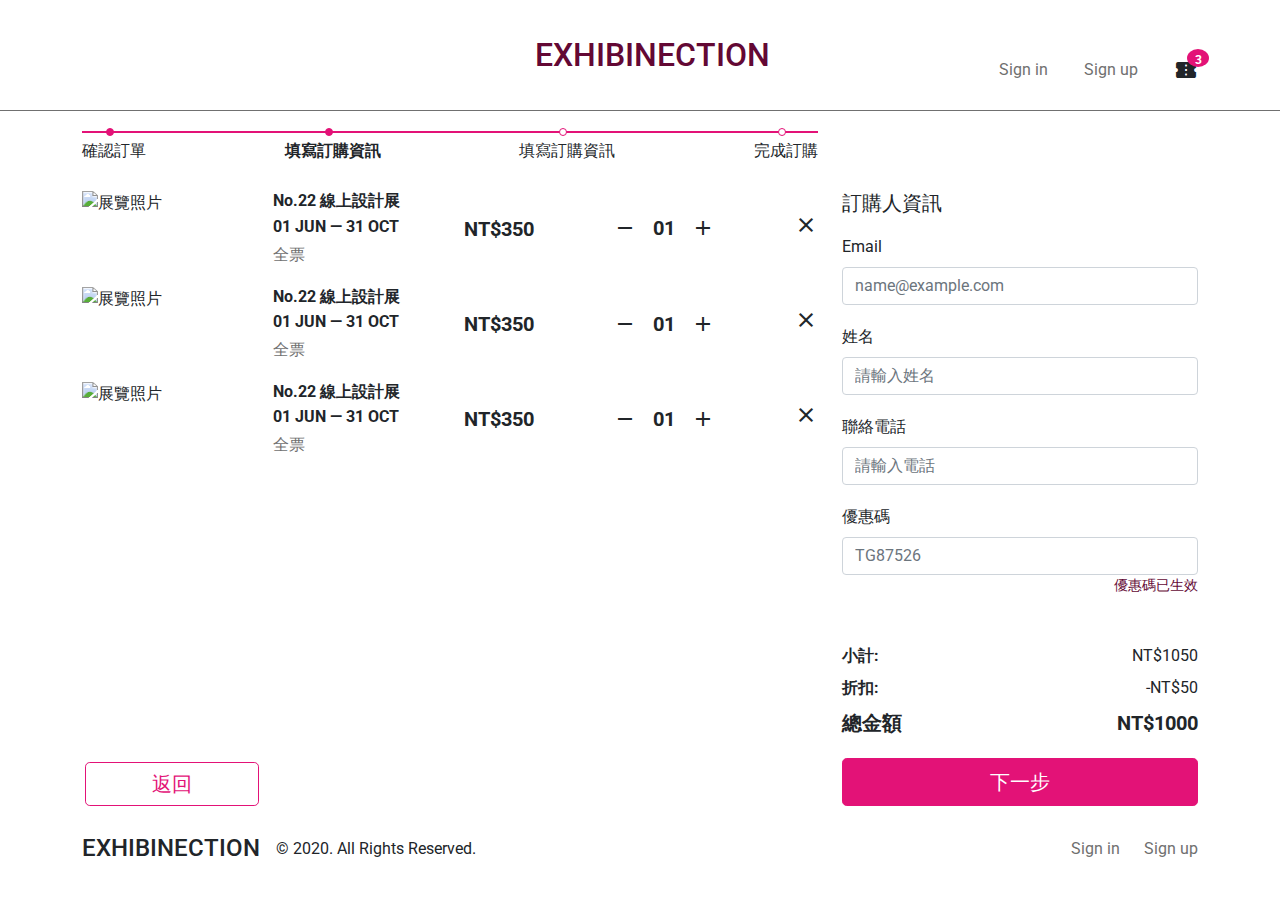
==== commit 7fd335cf: "update" ====
--- a/checkInfo.html
+++ b/checkInfo.html
@@ -120,7 +120,7 @@
                   <div>
                     <div class="d-flex align-items-center">
                       <h1 class="checkCard_item fs-6 fw-bolder mb-1">No.22 線上設計展</h1>
-                      <a href="javascript:;" class="d-lg-none ms-auto"><span
+                      <a href="#" class="d-lg-none ms-auto"><span
                           class="material-icons text-dark">close</span></a>
                     </div>
                     <p class="checkCard_date fs-6 fs-lg-7 fw-bold mb-1">01 JUN — 31 OCT</p>
@@ -138,14 +138,14 @@
               <div class="fs-5 fw-bold">NT$350</div>
               <ul class="d-flex justify-content-center align-items-center">
                 <li class="lh-0">
-                  <span class="material-icons cursor-pointer">remove</span>
-                </li>
-                <li class="fs-5 fw-bold px-md-3">01</li>
-                <li class="lh-0">
-                  <span class="material-icons cursor-pointer">add</span>
+                  <a href="#" class="useHover_1"><span class="material-icons cursor-pointer text-dark">remove</span></a> 
+                </li>
+                <li class="fs-5 fw-bold px-md-3"><a href="#" class="text-dark useHover_1">01</a></li>
+                <li class="lh-0">
+                  <a href="#" class="useHover_1"><span class="material-icons cursor-pointer text-dark">add</span></a>
                 </li>
               </ul>
-              <span class="material-icons cursor-pointer js-delete">close</span>
+              <a href="#" class="useHover_1"><span class="material-icons cursor-pointer js-delete text-dark">close</span></a>
             </div>
           </div>
         </div>
@@ -181,14 +181,14 @@
               <div class="fs-5 fw-bold">NT$350</div>
               <ul class="d-flex justify-content-center align-items-center">
                 <li class="lh-0">
-                  <span class="material-icons cursor-pointer">remove</span>
-                </li>
-                <li class="fs-5 fw-bold px-md-3">01</li>
-                <li class="lh-0">
-                  <span class="material-icons cursor-pointer">add</span>
+                  <a href="#" class="useHover_1"><span class="material-icons cursor-pointer text-dark">remove</span></a> 
+                </li>
+                <li class="fs-5 fw-bold px-md-3"><a href="#" class="text-dark useHover_1">01</a></li>
+                <li class="lh-0">
+                  <a href="#" class="useHover_1"><span class="material-icons cursor-pointer text-dark">add</span></a>
                 </li>
               </ul>
-              <span class="material-icons cursor-pointer js-delete">close</span>
+              <a href="#" class="useHover_1"><span class="material-icons cursor-pointer js-delete text-dark">close</span></a>
             </div>
           </div>
         </div>
@@ -224,14 +224,14 @@
               <div class="fs-5 fw-bold">NT$350</div>
               <ul class="d-flex justify-content-center align-items-center">
                 <li class="lh-0">
-                  <span class="material-icons cursor-pointer">remove</span>
-                </li>
-                <li class="fs-5 fw-bold px-md-3">01</li>
-                <li class="lh-0">
-                  <span class="material-icons cursor-pointer">add</span>
+                  <a href="#" class="useHover_1"><span class="material-icons cursor-pointer text-dark">remove</span></a> 
+                </li>
+                <li class="fs-5 fw-bold px-md-3"><a href="#" class="text-dark useHover_1">01</a></li>
+                <li class="lh-0">
+                  <a href="#" class="useHover_1"><span class="material-icons cursor-pointer text-dark">add</span></a>
                 </li>
               </ul>
-              <span class="material-icons cursor-pointer js-delete">close</span>
+              <a href="#" class="useHover_1"><span class="material-icons cursor-pointer js-delete text-dark">close</span></a>
             </div>
           </div>
         </div>
@@ -260,7 +260,7 @@
                   <div>
                     <div class="d-flex align-items-center">
                       <h1 class="checkCard_item fs-6 fw-bolder mb-1">No.22 線上設計展</h1>
-                      <a href="javascript:;" class="d-lg-none ms-auto"><span
+                      <a href="javascript:;" class="d-lg-none ms-auto useHover_1"><span
                           class="material-icons text-dark">close</span></a>
                     </div>
                     <p class="checkCard_date fs-6 fs-lg-7 fw-bold mb-1">01 JUN — 31 OCT</p>
@@ -303,7 +303,7 @@
                   <div>
                     <div class="d-flex align-items-center">
                       <h1 class="checkCard_item fs-6 fw-bolder mb-1">No.22 線上設計展</h1>
-                      <a href="javascript:;" class="d-lg-none ms-auto"><span
+                      <a href="javascript:;" class="d-lg-none ms-auto useHover_1"><span
                           class="material-icons text-dark">close</span></a>
                     </div>
                     <p class="checkCard_date fs-6 fs-lg-7 fw-bold mb-1">01 JUN — 31 OCT</p>
@@ -346,7 +346,7 @@
                   <div>
                     <div class="d-flex align-items-center">
                       <h1 class="checkCard_item fs-6 fw-bolder mb-1">No.22 線上設計展</h1>
-                      <a href="javascript:;" class="d-lg-none ms-auto"><span
+                      <a href="javascript:;" class="d-lg-none ms-auto useHover_1"><span
                           class="material-icons text-dark">close</span></a>
                     </div>
                     <p class="checkCard_date fs-6 fs-lg-7 fw-bold mb-1">01 JUN — 31 OCT</p>
--- a/css/all.css
+++ b/css/all.css
@@ -17914,6 +17914,15 @@
   line-height: 0;
 }
 
+.useHover_1:hover {
+  color: #E31277 !important;
+  border-bottom: 1px solid #E31277;
+}
+
+.useHover_1 {
+  border-bottom: 1px solid transparent;
+}
+
 /*  工具箱  */
 /*-- config--*/
 /*  全域  */
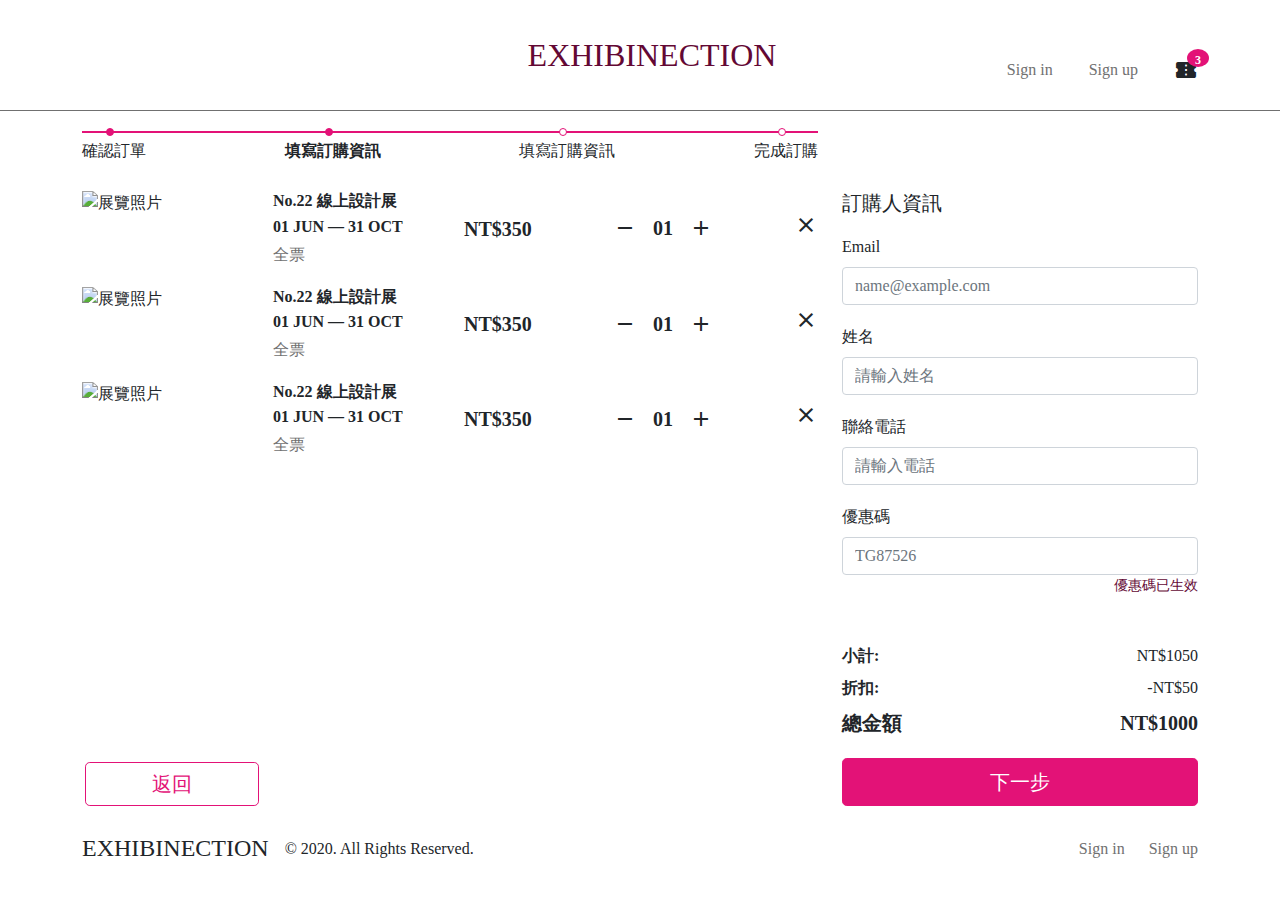
==== commit cfff6d3e: "update" ====
--- a/checkInfo.html
+++ b/checkInfo.html
@@ -46,7 +46,6 @@
     </div>
   </nav>
 
-  <!----checkOrder--------------------------------------------------------------------------------start-->
   <!--時間軸-->
   <div class="checkOrder_topLine">
     <div class="container">
@@ -63,7 +62,7 @@
     </div>
   </div>
 
-  <!--form 填寫訂單------------------------------------------------------------------------------------------------start-->
+  <!--checkInfo 修改處------------------------------------------------------------------------------------------------start-->
   <div class="container">
     <div class="row position-relative">
       <div class="col-lg-4 order-lg-last d-lg-flex flex-lg-nowrap flex-lg-column">
@@ -102,7 +101,7 @@
           </ul>
         </div>
         <!--pc按鈕-->
-        <a href="#" class="btn btn-secondary btn-lg text-white w-100 d-none d-lg-block hover_full">下一步</a>
+        <a href="./checkPayment.html" class="btn btn-secondary btn-lg text-white w-100 d-none d-lg-block hover_full">下一步</a>
       </div>
       <!--pc 卡片區-->
       <div class="col-lg-8 d-lg-flex flex-lg-column d-none d-lg-block ">
@@ -235,12 +234,11 @@
             </div>
           </div>
         </div>
-        <!--pc按鈕-->
-        <a href="./checkOrder.html" class="spacilBtn btn btn-outline-secondary btn-lg d-none d-lg-block">返回</a>
-      </div>
-    </div>
-  </div>
-  <!-----------------------------------------------------------------------------------------------end-->
+        <!--pc返迴鍵-->
+        <a href="./checkOrder.html" class="spacilBtn_1 btn btn-outline-secondary btn-lg d-none d-lg-block">返回</a>
+      </div>
+    </div>
+  </div>
 
   <!--手機訂單卡片區-->
   <div class="container d-block d-lg-none">
@@ -386,140 +384,144 @@
         <a href="./checkOrder.html" class="btn btn-outline-primary btn-lg-lg w-100 py-8">返回</a>
       </div>
       <div class="col-6">
-        <a href="#" class="btn btn-secondary w-100 py-8 text-white">下一步</a>
-      </div>
-    </div>
-  </div>
+        <a href="./checkPayment.html" class="btn btn-secondary w-100 py-8 text-white">下一步</a>
+      </div>
+    </div>
+  </div>
+  <!--checkInfo 修改處------------------------------------------------------------------------------------------------end-->
 
   <!-----------------------------------------buySidebar-->
-  <div class="buySidebar offcanvas offcanvas-end bg-dark" tabindex="-1" id="offcanvasRight"
-    aria-labelledby="offcanvasRightLabel" data-bs-scroll="true">
-    <div class="offcanvas-header px-4 px-md-3 pt-11 pt-md-6 pb-0 mb-16">
-      <h5 id="offcanvasRightLabel" class="buySidebar_word fs-2 fw-bolder text-white">
-        Cart List
-      </h5>
-      <button type="button" class="btn-close text-reset btn-close-white" data-bs-dismiss="offcanvas" aria-label="Close">
-      </button>
-    </div>
-    <div class="offcanvas-body px-4 px-md-3 py-0 pb-0 scrollbar-primary">
-      <!--1-->
-      <div class="card mb-3 position-relative rounded-1">
-        <a href="javascript:;" class="position-absolute top-0 start-0">
-          <span class="material-icons text-primary">close</span>
-        </a>
-        <div class="row g-0 pt-7 ps-7 pb-4">
-          <div class="col-4">
-            <img class="object-fit-cover h-100"
-              src="https://github.com/hexschool/webLayoutTraining1st/blob/master/exhibition-week6/alina-grubnyak-R84Oy89aNKs-unsplash.jpg?raw=true"
-              alt="參展照片">
-          </div>
-          <div class="col-8">
-            <div class="card-body pb-0 pt-0 d-flex justify-content-around align-items-center">
-              <div class="flex-grow-1 d-flex flex-column justify-content-between">
-                <h5 class="card-title mb-1 fs-6 fw-bold">2020 台味設計展</h5>
-                <p class="card-text mb-1">01 JUN — 31 OCT</p>
-                <span class="text-wordColor_2 mb-9 d-block">全票</span>
-                <p class="fs-5 fw-bold">NT$350</p>
-              </div>
-              <div class="cardInputList flex-grow-md-1 d-flex align-items-center">
-                <ul class=" d-flex flex-column-reverse flex-md-row align-items-center justify-content-around">
-                  <li>
-                    <a href="#"><span class="material-icons text-wordColor_2 p-0 buySidebar_hover">remove</span></a>
-                  </li>
-                  <li class="mx-16 mx-md-0">
-                    <input type="text" class="form-control fs-5 fw-bold p-0 text-center border-0" value="01">
-                  </li>
-                  <li>
-                    <a href="#"><span class="material-icons text-wordColor_2 p-0 buySidebar_hover">add</span></a>
-                  </li>
-                </ul>
-              </div>
-            </div>
-          </div>
-        </div>
-      </div>
-      <!--2-->
-      <div class="card mb-3 position-relative rounded-1">
-        <a href="javascript:;" class="position-absolute top-0 start-0">
-          <span class="material-icons text-primary">close</span>
-        </a>
-        <div class="row g-0 pt-7 ps-7 pb-4">
-          <div class="col-4">
-            <img class="object-fit-cover h-100"
-              src="https://github.com/hexschool/webLayoutTraining1st/blob/master/exhibition-week6/michel-catalisano--a0D9LpcKV8-unsplash.jpg?raw=true"
-              alt="參展照片">
-          </div>
-          <div class="col-8">
-            <div class="card-body pb-0 pt-0 d-flex justify-content-around align-items-center">
-              <div class="flex-grow-1 d-flex flex-column justify-content-between">
-                <h5 class="card-title mb-1 fs-6 fw-bold">2020 台味設計展</h5>
-                <p class="card-text mb-1">01 JUN — 31 OCT</p>
-                <span class="text-wordColor_2 mb-9 d-block">全票</span>
-                <p class="fs-5 fw-bold">NT$350</p>
-              </div>
-              <div class="cardInputList flex-grow-md-1 d-flex align-items-center">
-                <ul class=" d-flex flex-column-reverse flex-md-row align-items-center justify-content-around">
-                  <li>
-                    <a href="#"><span class="material-icons text-wordColor_2 p-0 buySidebar_hover">remove</span></a>
-                  </li>
-                  <li class="mx-16 mx-md-0">
-                    <input type="text" class="form-control fs-5 fw-bold p-0 text-center border-0" value="01">
-                  </li>
-                  <li>
-                    <a href="#"><span class="material-icons text-wordColor_2 p-0 buySidebar_hover">add</span></a>
-                  </li>
-                </ul>
-              </div>
-            </div>
-          </div>
-        </div>
-      </div>
-      <!--3-->
-      <div class="card mb-3 position-relative rounded-1">
-        <a href="javascript:;" class="position-absolute top-0 start-0">
-          <span class="material-icons text-primary">close</span>
-        </a>
-        <div class="row g-0 pt-7 ps-7 pb-4">
-          <div class="col-4">
-            <img class="object-fit-cover h-100"
-              src="https://github.com/hexschool/webLayoutTraining1st/blob/master/exhibition-week6/moralis-tsai-8xsktFRw28I-unsplash.jpg?raw=true"
-              alt="參展照片">
-          </div>
-          <div class="col-8">
-            <div class="card-body pb-0 pt-0 d-flex justify-content-around align-items-center">
-              <div class="flex-grow-1 d-flex flex-column justify-content-between">
-                <h5 class="card-title mb-1 fs-6 fw-bold">2020 台味設計展</h5>
-                <p class="card-text mb-1">01 JUN — 31 OCT</p>
-                <span class="text-wordColor_2 mb-9 d-block">全票</span>
-                <p class="fs-5 fw-bold">NT$350</p>
-              </div>
-              <div class="cardInputList flex-grow-md-1 d-flex align-items-center">
-                <ul class=" d-flex flex-column-reverse flex-md-row align-items-center justify-content-around">
-                  <li>
-                    <a href="#"><span class="material-icons text-wordColor_2 p-0 buySidebar_hover">remove</span></a>
-                  </li>
-                  <li class="mx-16 mx-md-0">
-                    <input type="text" class="form-control fs-5 fw-bold p-0 text-center border-0" value="01">
-                  </li>
-                  <li>
-                    <a href="#"><span class="material-icons text-wordColor_2 p-0 buySidebar_hover">add</span></a>
-                  </li>
-                </ul>
-              </div>
-            </div>
-          </div>
-        </div>
-      </div>
-    </div>
-    <div class="offcanvas-footer px-4 px-md-3 bg-dark py-7">
-      <div class="d-flex align-items-center text-white">
-        <p class="fs-5 fw-bold me-4">小計</p>
-        <p class="fw-5 fw-bold me-auto">NT$1050</p>
-        <a href="./checkOrder.html" class="btn btn-light text-primary py-8 px-7 buySidebar_hover2">前往結帳</a>
-      </div>
-    </div>
-  </div>
-  <!-----------------------------------------buySidebar--end>
+<div class="buySidebar offcanvas offcanvas-end bg-dark" tabindex="-1" id="offcanvasRight"
+aria-labelledby="offcanvasRightLabel" data-bs-scroll="true">
+<div class="offcanvas-header px-4 px-md-3 pt-11 pt-md-6 pb-0 mb-16">
+  <h5 id="offcanvasRightLabel" class="buySidebar_word fs-2 fw-bolder text-white">
+    Cart List
+  </h5>
+  <button type="button" class="btn-close text-reset btn-close-white" data-bs-dismiss="offcanvas" aria-label="Close">
+  </button>
+</div>
+<div class="offcanvas-body px-4 px-md-3 py-0 pb-0 scrollbar-primary">
+  <!--1-->
+  <div class="card mb-3 position-relative rounded-1">
+    <a href="javascript:;" class="position-absolute top-0 start-0">
+      <span class="material-icons text-primary">close</span>
+    </a>
+    <div class="row g-0 pt-7 ps-7 pb-4">
+      <div class="col-4">
+        <img class="object-fit-cover h-100"
+          src="https://github.com/hexschool/webLayoutTraining1st/blob/master/exhibition-week6/alina-grubnyak-R84Oy89aNKs-unsplash.jpg?raw=true"
+          alt="參展照片">
+      </div>
+      <div class="col-8">
+        <div class="card-body pb-0 pt-0 d-flex justify-content-around align-items-center">
+          <div class="flex-grow-1 d-flex flex-column justify-content-between">
+            <h5 class="card-title mb-1 fs-6 fw-bold">2020 台味設計展</h5>
+            <p class="card-text mb-1">01 JUN — 31 OCT</p>
+            <span class="text-wordColor_2 mb-9 d-block">全票</span>
+            <p class="fs-5 fw-bold">NT$350</p>
+          </div>
+          <div class="cardInputList flex-grow-md-1 d-flex align-items-center">
+            <div
+              class=" d-flex flex-column-reverse flex-md-row align-items-center justify-content-around">
+              <div class="lh-0">
+                <a href="#"><span class="material-icons text-wordColor_2 p-0 buySidebar_hover">remove</span></a>
+              </div>
+              <div class="mx-16 mx-md-0">
+                <input type="text" class="form-control fs-5 fw-bold p-0 text-center border-0" value="01">
+              </div>
+              <div class="lh-0">
+                <a href="#"><span class="material-icons text-wordColor_2 p-0 buySidebar_hover">add</span></a>
+              </div>
+            </div>
+          </div>
+        </div>
+      </div>
+    </div>
+  </div>
+  <!--2-->
+  <div class="card mb-3 position-relative rounded-1">
+    <a href="javascript:;" class="position-absolute top-0 start-0">
+      <span class="material-icons text-primary">close</span>
+    </a>
+    <div class="row g-0 pt-7 ps-7 pb-4">
+      <div class="col-4">
+        <img class="object-fit-cover h-100"
+          src="https://github.com/hexschool/webLayoutTraining1st/blob/master/exhibition-week6/michel-catalisano--a0D9LpcKV8-unsplash.jpg?raw=true"
+          alt="參展照片">
+      </div>
+      <div class="col-8">
+        <div class="card-body pb-0 pt-0 d-flex justify-content-around align-items-center">
+          <div class="flex-grow-1 d-flex flex-column justify-content-between">
+            <h5 class="card-title mb-1 fs-6 fw-bold">2020 台味設計展</h5>
+            <p class="card-text mb-1">01 JUN — 31 OCT</p>
+            <span class="text-wordColor_2 mb-9 d-block">全票</span>
+            <p class="fs-5 fw-bold">NT$350</p>
+          </div>
+          <div class="cardInputList flex-grow-md-1 d-flex align-items-center">
+            <div
+              class=" d-flex flex-column-reverse flex-md-row align-items-center justify-content-around">
+              <div class="lh-0">
+                <a href="#"><span class="material-icons text-wordColor_2 p-0 buySidebar_hover">remove</span></a>
+              </div>
+              <div class="mx-16 mx-md-0">
+                <input type="text" class="form-control fs-5 fw-bold p-0 text-center border-0" value="01">
+              </div>
+              <div class="lh-0">
+                <a href="#"><span class="material-icons text-wordColor_2 p-0 buySidebar_hover">add</span></a>
+              </div>
+            </div>
+          </div>
+        </div>
+      </div>
+    </div>
+  </div>
+  <!--3-->
+  <div class="card mb-3 position-relative rounded-1">
+    <a href="javascript:;" class="position-absolute top-0 start-0">
+      <span class="material-icons text-primary">close</span>
+    </a>
+    <div class="row g-0 pt-7 ps-7 pb-4">
+      <div class="col-4">
+        <img class="object-fit-cover h-100"
+          src="https://github.com/hexschool/webLayoutTraining1st/blob/master/exhibition-week6/moralis-tsai-8xsktFRw28I-unsplash.jpg?raw=true"
+          alt="參展照片">
+      </div>
+      <div class="col-8">
+        <div class="card-body pb-0 pt-0 d-flex justify-content-around align-items-center">
+          <div class="flex-grow-1 d-flex flex-column justify-content-between">
+            <h5 class="card-title mb-1 fs-6 fw-bold">2020 台味設計展</h5>
+            <p class="card-text mb-1">01 JUN — 31 OCT</p>
+            <span class="text-wordColor_2 mb-9 d-block">全票</span>
+            <p class="fs-5 fw-bold">NT$350</p>
+          </div>
+          <div class="cardInputList flex-grow-md-1 d-flex align-items-center">
+            <div
+              class=" d-flex flex-column-reverse flex-md-row align-items-center justify-content-around">
+              <div class="lh-0">
+                <a href="#"><span class="material-icons text-wordColor_2 p-0 buySidebar_hover">remove</span></a>
+              </div>
+              <div class="mx-16 mx-md-0">
+                <input type="text" class="form-control fs-5 fw-bold p-0 text-center border-0" value="01">
+              </div>
+              <div class="lh-0">
+                <a href="#"><span class="material-icons text-wordColor_2 p-0 buySidebar_hover">add</span></a>
+              </div>
+            </div>
+          </div>
+        </div>
+      </div>
+    </div>
+  </div>
+</div>
+<div class="offcanvas-footer px-4 px-md-3 bg-dark py-7">
+  <div class="d-flex align-items-center text-white">
+    <p class="fs-5 fw-bold me-4">小計</p>
+    <p class="fw-5 fw-bold me-auto">NT$1050</p>
+    <a href="./checkOrder.html" class="btn btn-light text-primary py-8 px-7 buySidebar_hover2">前往結帳</a>
+  </div>
+</div>
+</div>
+<!-----------------------------------------buySidebar--end>
 
   <!--footer-->
   <footer>
--- a/css/all.css
+++ b/css/all.css
@@ -1311,6 +1311,26 @@
   --bs-gutter-y: 5.625rem;
 }
 
+.g-18,
+.gx-18 {
+  --bs-gutter-x: 6.375rem;
+}
+
+.g-18,
+.gy-18 {
+  --bs-gutter-y: 6.375rem;
+}
+
+.g-19,
+.gx-19 {
+  --bs-gutter-x: 6rem;
+}
+
+.g-19,
+.gy-19 {
+  --bs-gutter-y: 6rem;
+}
+
 @media (min-width: 576px) {
   .col-sm-auto {
     -webkit-box-flex: 0;
@@ -1630,6 +1650,26 @@
 .gy-sm-17 {
     --bs-gutter-y: 5.625rem;
   }
+
+  .g-sm-18,
+.gx-sm-18 {
+    --bs-gutter-x: 6.375rem;
+  }
+
+  .g-sm-18,
+.gy-sm-18 {
+    --bs-gutter-y: 6.375rem;
+  }
+
+  .g-sm-19,
+.gx-sm-19 {
+    --bs-gutter-x: 6rem;
+  }
+
+  .g-sm-19,
+.gy-sm-19 {
+    --bs-gutter-y: 6rem;
+  }
 }
 @media (min-width: 768px) {
   .col-md-auto {
@@ -1950,6 +1990,26 @@
 .gy-md-17 {
     --bs-gutter-y: 5.625rem;
   }
+
+  .g-md-18,
+.gx-md-18 {
+    --bs-gutter-x: 6.375rem;
+  }
+
+  .g-md-18,
+.gy-md-18 {
+    --bs-gutter-y: 6.375rem;
+  }
+
+  .g-md-19,
+.gx-md-19 {
+    --bs-gutter-x: 6rem;
+  }
+
+  .g-md-19,
+.gy-md-19 {
+    --bs-gutter-y: 6rem;
+  }
 }
 @media (min-width: 992px) {
   .col-lg-auto {
@@ -2270,6 +2330,26 @@
 .gy-lg-17 {
     --bs-gutter-y: 5.625rem;
   }
+
+  .g-lg-18,
+.gx-lg-18 {
+    --bs-gutter-x: 6.375rem;
+  }
+
+  .g-lg-18,
+.gy-lg-18 {
+    --bs-gutter-y: 6.375rem;
+  }
+
+  .g-lg-19,
+.gx-lg-19 {
+    --bs-gutter-x: 6rem;
+  }
+
+  .g-lg-19,
+.gy-lg-19 {
+    --bs-gutter-y: 6rem;
+  }
 }
 @media (min-width: 1200px) {
   .col-xl-auto {
@@ -2590,6 +2670,26 @@
 .gy-xl-17 {
     --bs-gutter-y: 5.625rem;
   }
+
+  .g-xl-18,
+.gx-xl-18 {
+    --bs-gutter-x: 6.375rem;
+  }
+
+  .g-xl-18,
+.gy-xl-18 {
+    --bs-gutter-y: 6.375rem;
+  }
+
+  .g-xl-19,
+.gx-xl-19 {
+    --bs-gutter-x: 6rem;
+  }
+
+  .g-xl-19,
+.gy-xl-19 {
+    --bs-gutter-y: 6rem;
+  }
 }
 @media (min-width: 1400px) {
   .col-xxl-auto {
@@ -2909,6 +3009,26 @@
   .g-xxl-17,
 .gy-xxl-17 {
     --bs-gutter-y: 5.625rem;
+  }
+
+  .g-xxl-18,
+.gx-xxl-18 {
+    --bs-gutter-x: 6.375rem;
+  }
+
+  .g-xxl-18,
+.gy-xxl-18 {
+    --bs-gutter-y: 6.375rem;
+  }
+
+  .g-xxl-19,
+.gx-xxl-19 {
+    --bs-gutter-x: 6rem;
+  }
+
+  .g-xxl-19,
+.gy-xxl-19 {
+    --bs-gutter-y: 6rem;
   }
 }
 .table {
@@ -8659,6 +8779,14 @@
   gap: 5.625rem !important;
 }
 
+.gap-18 {
+  gap: 6.375rem !important;
+}
+
+.gap-19 {
+  gap: 6rem !important;
+}
+
 .justify-content-start {
   -webkit-box-pack: start !important;
       -ms-flex-pack: start !important;
@@ -8907,6 +9035,14 @@
   margin: 5.625rem !important;
 }
 
+.m-18 {
+  margin: 6.375rem !important;
+}
+
+.m-19 {
+  margin: 6rem !important;
+}
+
 .m-auto {
   margin: auto !important;
 }
@@ -9001,6 +9137,16 @@
   margin-left: 5.625rem !important;
 }
 
+.mx-18 {
+  margin-right: 6.375rem !important;
+  margin-left: 6.375rem !important;
+}
+
+.mx-19 {
+  margin-right: 6rem !important;
+  margin-left: 6rem !important;
+}
+
 .mx-auto {
   margin-right: auto !important;
   margin-left: auto !important;
@@ -9096,6 +9242,16 @@
   margin-bottom: 5.625rem !important;
 }
 
+.my-18 {
+  margin-top: 6.375rem !important;
+  margin-bottom: 6.375rem !important;
+}
+
+.my-19 {
+  margin-top: 6rem !important;
+  margin-bottom: 6rem !important;
+}
+
 .my-auto {
   margin-top: auto !important;
   margin-bottom: auto !important;
@@ -9173,6 +9329,14 @@
   margin-top: 5.625rem !important;
 }
 
+.mt-18 {
+  margin-top: 6.375rem !important;
+}
+
+.mt-19 {
+  margin-top: 6rem !important;
+}
+
 .mt-auto {
   margin-top: auto !important;
 }
@@ -9249,6 +9413,14 @@
   margin-right: 5.625rem !important;
 }
 
+.me-18 {
+  margin-right: 6.375rem !important;
+}
+
+.me-19 {
+  margin-right: 6rem !important;
+}
+
 .me-auto {
   margin-right: auto !important;
 }
@@ -9325,6 +9497,14 @@
   margin-bottom: 5.625rem !important;
 }
 
+.mb-18 {
+  margin-bottom: 6.375rem !important;
+}
+
+.mb-19 {
+  margin-bottom: 6rem !important;
+}
+
 .mb-auto {
   margin-bottom: auto !important;
 }
@@ -9401,6 +9581,14 @@
   margin-left: 5.625rem !important;
 }
 
+.ms-18 {
+  margin-left: 6.375rem !important;
+}
+
+.ms-19 {
+  margin-left: 6rem !important;
+}
+
 .ms-auto {
   margin-left: auto !important;
 }
@@ -9475,6 +9663,14 @@
 
 .p-17 {
   padding: 5.625rem !important;
+}
+
+.p-18 {
+  padding: 6.375rem !important;
+}
+
+.p-19 {
+  padding: 6rem !important;
 }
 
 .px-0 {
@@ -9567,6 +9763,16 @@
   padding-left: 5.625rem !important;
 }
 
+.px-18 {
+  padding-right: 6.375rem !important;
+  padding-left: 6.375rem !important;
+}
+
+.px-19 {
+  padding-right: 6rem !important;
+  padding-left: 6rem !important;
+}
+
 .py-0 {
   padding-top: 0 !important;
   padding-bottom: 0 !important;
@@ -9657,6 +9863,16 @@
   padding-bottom: 5.625rem !important;
 }
 
+.py-18 {
+  padding-top: 6.375rem !important;
+  padding-bottom: 6.375rem !important;
+}
+
+.py-19 {
+  padding-top: 6rem !important;
+  padding-bottom: 6rem !important;
+}
+
 .pt-0 {
   padding-top: 0 !important;
 }
@@ -9729,6 +9945,14 @@
   padding-top: 5.625rem !important;
 }
 
+.pt-18 {
+  padding-top: 6.375rem !important;
+}
+
+.pt-19 {
+  padding-top: 6rem !important;
+}
+
 .pe-0 {
   padding-right: 0 !important;
 }
@@ -9801,6 +10025,14 @@
   padding-right: 5.625rem !important;
 }
 
+.pe-18 {
+  padding-right: 6.375rem !important;
+}
+
+.pe-19 {
+  padding-right: 6rem !important;
+}
+
 .pb-0 {
   padding-bottom: 0 !important;
 }
@@ -9873,6 +10105,14 @@
   padding-bottom: 5.625rem !important;
 }
 
+.pb-18 {
+  padding-bottom: 6.375rem !important;
+}
+
+.pb-19 {
+  padding-bottom: 6rem !important;
+}
+
 .ps-0 {
   padding-left: 0 !important;
 }
@@ -9945,6 +10185,14 @@
   padding-left: 5.625rem !important;
 }
 
+.ps-18 {
+  padding-left: 6.375rem !important;
+}
+
+.ps-19 {
+  padding-left: 6rem !important;
+}
+
 .font-monospace {
   font-family: var(--bs-font-monospace) !important;
 }
@@ -9999,6 +10247,10 @@
 
 .fs-13 {
   font-size: calc(1.35rem + 1.2vw) !important;
+}
+
+.fs-14 {
+  font-size: calc(1.4rem + 1.8vw) !important;
 }
 
 .fst-italic {
@@ -10525,6 +10777,14 @@
     gap: 5.625rem !important;
   }
 
+  .gap-sm-18 {
+    gap: 6.375rem !important;
+  }
+
+  .gap-sm-19 {
+    gap: 6rem !important;
+  }
+
   .justify-content-sm-start {
     -webkit-box-pack: start !important;
         -ms-flex-pack: start !important;
@@ -10773,6 +11033,14 @@
     margin: 5.625rem !important;
   }
 
+  .m-sm-18 {
+    margin: 6.375rem !important;
+  }
+
+  .m-sm-19 {
+    margin: 6rem !important;
+  }
+
   .m-sm-auto {
     margin: auto !important;
   }
@@ -10867,6 +11135,16 @@
     margin-left: 5.625rem !important;
   }
 
+  .mx-sm-18 {
+    margin-right: 6.375rem !important;
+    margin-left: 6.375rem !important;
+  }
+
+  .mx-sm-19 {
+    margin-right: 6rem !important;
+    margin-left: 6rem !important;
+  }
+
   .mx-sm-auto {
     margin-right: auto !important;
     margin-left: auto !important;
@@ -10962,6 +11240,16 @@
     margin-bottom: 5.625rem !important;
   }
 
+  .my-sm-18 {
+    margin-top: 6.375rem !important;
+    margin-bottom: 6.375rem !important;
+  }
+
+  .my-sm-19 {
+    margin-top: 6rem !important;
+    margin-bottom: 6rem !important;
+  }
+
   .my-sm-auto {
     margin-top: auto !important;
     margin-bottom: auto !important;
@@ -11039,6 +11327,14 @@
     margin-top: 5.625rem !important;
   }
 
+  .mt-sm-18 {
+    margin-top: 6.375rem !important;
+  }
+
+  .mt-sm-19 {
+    margin-top: 6rem !important;
+  }
+
   .mt-sm-auto {
     margin-top: auto !important;
   }
@@ -11115,6 +11411,14 @@
     margin-right: 5.625rem !important;
   }
 
+  .me-sm-18 {
+    margin-right: 6.375rem !important;
+  }
+
+  .me-sm-19 {
+    margin-right: 6rem !important;
+  }
+
   .me-sm-auto {
     margin-right: auto !important;
   }
@@ -11191,6 +11495,14 @@
     margin-bottom: 5.625rem !important;
   }
 
+  .mb-sm-18 {
+    margin-bottom: 6.375rem !important;
+  }
+
+  .mb-sm-19 {
+    margin-bottom: 6rem !important;
+  }
+
   .mb-sm-auto {
     margin-bottom: auto !important;
   }
@@ -11267,6 +11579,14 @@
     margin-left: 5.625rem !important;
   }
 
+  .ms-sm-18 {
+    margin-left: 6.375rem !important;
+  }
+
+  .ms-sm-19 {
+    margin-left: 6rem !important;
+  }
+
   .ms-sm-auto {
     margin-left: auto !important;
   }
@@ -11341,6 +11661,14 @@
 
   .p-sm-17 {
     padding: 5.625rem !important;
+  }
+
+  .p-sm-18 {
+    padding: 6.375rem !important;
+  }
+
+  .p-sm-19 {
+    padding: 6rem !important;
   }
 
   .px-sm-0 {
@@ -11433,6 +11761,16 @@
     padding-left: 5.625rem !important;
   }
 
+  .px-sm-18 {
+    padding-right: 6.375rem !important;
+    padding-left: 6.375rem !important;
+  }
+
+  .px-sm-19 {
+    padding-right: 6rem !important;
+    padding-left: 6rem !important;
+  }
+
   .py-sm-0 {
     padding-top: 0 !important;
     padding-bottom: 0 !important;
@@ -11523,6 +11861,16 @@
     padding-bottom: 5.625rem !important;
   }
 
+  .py-sm-18 {
+    padding-top: 6.375rem !important;
+    padding-bottom: 6.375rem !important;
+  }
+
+  .py-sm-19 {
+    padding-top: 6rem !important;
+    padding-bottom: 6rem !important;
+  }
+
   .pt-sm-0 {
     padding-top: 0 !important;
   }
@@ -11595,6 +11943,14 @@
     padding-top: 5.625rem !important;
   }
 
+  .pt-sm-18 {
+    padding-top: 6.375rem !important;
+  }
+
+  .pt-sm-19 {
+    padding-top: 6rem !important;
+  }
+
   .pe-sm-0 {
     padding-right: 0 !important;
   }
@@ -11667,6 +12023,14 @@
     padding-right: 5.625rem !important;
   }
 
+  .pe-sm-18 {
+    padding-right: 6.375rem !important;
+  }
+
+  .pe-sm-19 {
+    padding-right: 6rem !important;
+  }
+
   .pb-sm-0 {
     padding-bottom: 0 !important;
   }
@@ -11739,6 +12103,14 @@
     padding-bottom: 5.625rem !important;
   }
 
+  .pb-sm-18 {
+    padding-bottom: 6.375rem !important;
+  }
+
+  .pb-sm-19 {
+    padding-bottom: 6rem !important;
+  }
+
   .ps-sm-0 {
     padding-left: 0 !important;
   }
@@ -11809,6 +12181,14 @@
 
   .ps-sm-17 {
     padding-left: 5.625rem !important;
+  }
+
+  .ps-sm-18 {
+    padding-left: 6.375rem !important;
+  }
+
+  .ps-sm-19 {
+    padding-left: 6rem !important;
   }
 
   .text-sm-start {
@@ -12024,6 +12404,14 @@
     gap: 5.625rem !important;
   }
 
+  .gap-md-18 {
+    gap: 6.375rem !important;
+  }
+
+  .gap-md-19 {
+    gap: 6rem !important;
+  }
+
   .justify-content-md-start {
     -webkit-box-pack: start !important;
         -ms-flex-pack: start !important;
@@ -12272,6 +12660,14 @@
     margin: 5.625rem !important;
   }
 
+  .m-md-18 {
+    margin: 6.375rem !important;
+  }
+
+  .m-md-19 {
+    margin: 6rem !important;
+  }
+
   .m-md-auto {
     margin: auto !important;
   }
@@ -12366,6 +12762,16 @@
     margin-left: 5.625rem !important;
   }
 
+  .mx-md-18 {
+    margin-right: 6.375rem !important;
+    margin-left: 6.375rem !important;
+  }
+
+  .mx-md-19 {
+    margin-right: 6rem !important;
+    margin-left: 6rem !important;
+  }
+
   .mx-md-auto {
     margin-right: auto !important;
     margin-left: auto !important;
@@ -12461,6 +12867,16 @@
     margin-bottom: 5.625rem !important;
   }
 
+  .my-md-18 {
+    margin-top: 6.375rem !important;
+    margin-bottom: 6.375rem !important;
+  }
+
+  .my-md-19 {
+    margin-top: 6rem !important;
+    margin-bottom: 6rem !important;
+  }
+
   .my-md-auto {
     margin-top: auto !important;
     margin-bottom: auto !important;
@@ -12538,6 +12954,14 @@
     margin-top: 5.625rem !important;
   }
 
+  .mt-md-18 {
+    margin-top: 6.375rem !important;
+  }
+
+  .mt-md-19 {
+    margin-top: 6rem !important;
+  }
+
   .mt-md-auto {
     margin-top: auto !important;
   }
@@ -12614,6 +13038,14 @@
     margin-right: 5.625rem !important;
   }
 
+  .me-md-18 {
+    margin-right: 6.375rem !important;
+  }
+
+  .me-md-19 {
+    margin-right: 6rem !important;
+  }
+
   .me-md-auto {
     margin-right: auto !important;
   }
@@ -12690,6 +13122,14 @@
     margin-bottom: 5.625rem !important;
   }
 
+  .mb-md-18 {
+    margin-bottom: 6.375rem !important;
+  }
+
+  .mb-md-19 {
+    margin-bottom: 6rem !important;
+  }
+
   .mb-md-auto {
     margin-bottom: auto !important;
   }
@@ -12766,6 +13206,14 @@
     margin-left: 5.625rem !important;
   }
 
+  .ms-md-18 {
+    margin-left: 6.375rem !important;
+  }
+
+  .ms-md-19 {
+    margin-left: 6rem !important;
+  }
+
   .ms-md-auto {
     margin-left: auto !important;
   }
@@ -12840,6 +13288,14 @@
 
   .p-md-17 {
     padding: 5.625rem !important;
+  }
+
+  .p-md-18 {
+    padding: 6.375rem !important;
+  }
+
+  .p-md-19 {
+    padding: 6rem !important;
   }
 
   .px-md-0 {
@@ -12932,6 +13388,16 @@
     padding-left: 5.625rem !important;
   }
 
+  .px-md-18 {
+    padding-right: 6.375rem !important;
+    padding-left: 6.375rem !important;
+  }
+
+  .px-md-19 {
+    padding-right: 6rem !important;
+    padding-left: 6rem !important;
+  }
+
   .py-md-0 {
     padding-top: 0 !important;
     padding-bottom: 0 !important;
@@ -13022,6 +13488,16 @@
     padding-bottom: 5.625rem !important;
   }
 
+  .py-md-18 {
+    padding-top: 6.375rem !important;
+    padding-bottom: 6.375rem !important;
+  }
+
+  .py-md-19 {
+    padding-top: 6rem !important;
+    padding-bottom: 6rem !important;
+  }
+
   .pt-md-0 {
     padding-top: 0 !important;
   }
@@ -13094,6 +13570,14 @@
     padding-top: 5.625rem !important;
   }
 
+  .pt-md-18 {
+    padding-top: 6.375rem !important;
+  }
+
+  .pt-md-19 {
+    padding-top: 6rem !important;
+  }
+
   .pe-md-0 {
     padding-right: 0 !important;
   }
@@ -13166,6 +13650,14 @@
     padding-right: 5.625rem !important;
   }
 
+  .pe-md-18 {
+    padding-right: 6.375rem !important;
+  }
+
+  .pe-md-19 {
+    padding-right: 6rem !important;
+  }
+
   .pb-md-0 {
     padding-bottom: 0 !important;
   }
@@ -13238,6 +13730,14 @@
     padding-bottom: 5.625rem !important;
   }
 
+  .pb-md-18 {
+    padding-bottom: 6.375rem !important;
+  }
+
+  .pb-md-19 {
+    padding-bottom: 6rem !important;
+  }
+
   .ps-md-0 {
     padding-left: 0 !important;
   }
@@ -13308,6 +13808,14 @@
 
   .ps-md-17 {
     padding-left: 5.625rem !important;
+  }
+
+  .ps-md-18 {
+    padding-left: 6.375rem !important;
+  }
+
+  .ps-md-19 {
+    padding-left: 6rem !important;
   }
 
   .text-md-start {
@@ -13523,6 +14031,14 @@
     gap: 5.625rem !important;
   }
 
+  .gap-lg-18 {
+    gap: 6.375rem !important;
+  }
+
+  .gap-lg-19 {
+    gap: 6rem !important;
+  }
+
   .justify-content-lg-start {
     -webkit-box-pack: start !important;
         -ms-flex-pack: start !important;
@@ -13771,6 +14287,14 @@
     margin: 5.625rem !important;
   }
 
+  .m-lg-18 {
+    margin: 6.375rem !important;
+  }
+
+  .m-lg-19 {
+    margin: 6rem !important;
+  }
+
   .m-lg-auto {
     margin: auto !important;
   }
@@ -13865,6 +14389,16 @@
     margin-left: 5.625rem !important;
   }
 
+  .mx-lg-18 {
+    margin-right: 6.375rem !important;
+    margin-left: 6.375rem !important;
+  }
+
+  .mx-lg-19 {
+    margin-right: 6rem !important;
+    margin-left: 6rem !important;
+  }
+
   .mx-lg-auto {
     margin-right: auto !important;
     margin-left: auto !important;
@@ -13960,6 +14494,16 @@
     margin-bottom: 5.625rem !important;
   }
 
+  .my-lg-18 {
+    margin-top: 6.375rem !important;
+    margin-bottom: 6.375rem !important;
+  }
+
+  .my-lg-19 {
+    margin-top: 6rem !important;
+    margin-bottom: 6rem !important;
+  }
+
   .my-lg-auto {
     margin-top: auto !important;
     margin-bottom: auto !important;
@@ -14037,6 +14581,14 @@
     margin-top: 5.625rem !important;
   }
 
+  .mt-lg-18 {
+    margin-top: 6.375rem !important;
+  }
+
+  .mt-lg-19 {
+    margin-top: 6rem !important;
+  }
+
   .mt-lg-auto {
     margin-top: auto !important;
   }
@@ -14113,6 +14665,14 @@
     margin-right: 5.625rem !important;
   }
 
+  .me-lg-18 {
+    margin-right: 6.375rem !important;
+  }
+
+  .me-lg-19 {
+    margin-right: 6rem !important;
+  }
+
   .me-lg-auto {
     margin-right: auto !important;
   }
@@ -14189,6 +14749,14 @@
     margin-bottom: 5.625rem !important;
   }
 
+  .mb-lg-18 {
+    margin-bottom: 6.375rem !important;
+  }
+
+  .mb-lg-19 {
+    margin-bottom: 6rem !important;
+  }
+
   .mb-lg-auto {
     margin-bottom: auto !important;
   }
@@ -14265,6 +14833,14 @@
     margin-left: 5.625rem !important;
   }
 
+  .ms-lg-18 {
+    margin-left: 6.375rem !important;
+  }
+
+  .ms-lg-19 {
+    margin-left: 6rem !important;
+  }
+
   .ms-lg-auto {
     margin-left: auto !important;
   }
@@ -14339,6 +14915,14 @@
 
   .p-lg-17 {
     padding: 5.625rem !important;
+  }
+
+  .p-lg-18 {
+    padding: 6.375rem !important;
+  }
+
+  .p-lg-19 {
+    padding: 6rem !important;
   }
 
   .px-lg-0 {
@@ -14431,6 +15015,16 @@
     padding-left: 5.625rem !important;
   }
 
+  .px-lg-18 {
+    padding-right: 6.375rem !important;
+    padding-left: 6.375rem !important;
+  }
+
+  .px-lg-19 {
+    padding-right: 6rem !important;
+    padding-left: 6rem !important;
+  }
+
   .py-lg-0 {
     padding-top: 0 !important;
     padding-bottom: 0 !important;
@@ -14521,6 +15115,16 @@
     padding-bottom: 5.625rem !important;
   }
 
+  .py-lg-18 {
+    padding-top: 6.375rem !important;
+    padding-bottom: 6.375rem !important;
+  }
+
+  .py-lg-19 {
+    padding-top: 6rem !important;
+    padding-bottom: 6rem !important;
+  }
+
   .pt-lg-0 {
     padding-top: 0 !important;
   }
@@ -14593,6 +15197,14 @@
     padding-top: 5.625rem !important;
   }
 
+  .pt-lg-18 {
+    padding-top: 6.375rem !important;
+  }
+
+  .pt-lg-19 {
+    padding-top: 6rem !important;
+  }
+
   .pe-lg-0 {
     padding-right: 0 !important;
   }
@@ -14665,6 +15277,14 @@
     padding-right: 5.625rem !important;
   }
 
+  .pe-lg-18 {
+    padding-right: 6.375rem !important;
+  }
+
+  .pe-lg-19 {
+    padding-right: 6rem !important;
+  }
+
   .pb-lg-0 {
     padding-bottom: 0 !important;
   }
@@ -14737,6 +15357,14 @@
     padding-bottom: 5.625rem !important;
   }
 
+  .pb-lg-18 {
+    padding-bottom: 6.375rem !important;
+  }
+
+  .pb-lg-19 {
+    padding-bottom: 6rem !important;
+  }
+
   .ps-lg-0 {
     padding-left: 0 !important;
   }
@@ -14807,6 +15435,14 @@
 
   .ps-lg-17 {
     padding-left: 5.625rem !important;
+  }
+
+  .ps-lg-18 {
+    padding-left: 6.375rem !important;
+  }
+
+  .ps-lg-19 {
+    padding-left: 6rem !important;
   }
 
   .text-lg-start {
@@ -15022,6 +15658,14 @@
     gap: 5.625rem !important;
   }
 
+  .gap-xl-18 {
+    gap: 6.375rem !important;
+  }
+
+  .gap-xl-19 {
+    gap: 6rem !important;
+  }
+
   .justify-content-xl-start {
     -webkit-box-pack: start !important;
         -ms-flex-pack: start !important;
@@ -15270,6 +15914,14 @@
     margin: 5.625rem !important;
   }
 
+  .m-xl-18 {
+    margin: 6.375rem !important;
+  }
+
+  .m-xl-19 {
+    margin: 6rem !important;
+  }
+
   .m-xl-auto {
     margin: auto !important;
   }
@@ -15364,6 +16016,16 @@
     margin-left: 5.625rem !important;
   }
 
+  .mx-xl-18 {
+    margin-right: 6.375rem !important;
+    margin-left: 6.375rem !important;
+  }
+
+  .mx-xl-19 {
+    margin-right: 6rem !important;
+    margin-left: 6rem !important;
+  }
+
   .mx-xl-auto {
     margin-right: auto !important;
     margin-left: auto !important;
@@ -15459,6 +16121,16 @@
     margin-bottom: 5.625rem !important;
   }
 
+  .my-xl-18 {
+    margin-top: 6.375rem !important;
+    margin-bottom: 6.375rem !important;
+  }
+
+  .my-xl-19 {
+    margin-top: 6rem !important;
+    margin-bottom: 6rem !important;
+  }
+
   .my-xl-auto {
     margin-top: auto !important;
     margin-bottom: auto !important;
@@ -15536,6 +16208,14 @@
     margin-top: 5.625rem !important;
   }
 
+  .mt-xl-18 {
+    margin-top: 6.375rem !important;
+  }
+
+  .mt-xl-19 {
+    margin-top: 6rem !important;
+  }
+
   .mt-xl-auto {
     margin-top: auto !important;
   }
@@ -15612,6 +16292,14 @@
     margin-right: 5.625rem !important;
   }
 
+  .me-xl-18 {
+    margin-right: 6.375rem !important;
+  }
+
+  .me-xl-19 {
+    margin-right: 6rem !important;
+  }
+
   .me-xl-auto {
     margin-right: auto !important;
   }
@@ -15688,6 +16376,14 @@
     margin-bottom: 5.625rem !important;
   }
 
+  .mb-xl-18 {
+    margin-bottom: 6.375rem !important;
+  }
+
+  .mb-xl-19 {
+    margin-bottom: 6rem !important;
+  }
+
   .mb-xl-auto {
     margin-bottom: auto !important;
   }
@@ -15764,6 +16460,14 @@
     margin-left: 5.625rem !important;
   }
 
+  .ms-xl-18 {
+    margin-left: 6.375rem !important;
+  }
+
+  .ms-xl-19 {
+    margin-left: 6rem !important;
+  }
+
   .ms-xl-auto {
     margin-left: auto !important;
   }
@@ -15838,6 +16542,14 @@
 
   .p-xl-17 {
     padding: 5.625rem !important;
+  }
+
+  .p-xl-18 {
+    padding: 6.375rem !important;
+  }
+
+  .p-xl-19 {
+    padding: 6rem !important;
   }
 
   .px-xl-0 {
@@ -15930,6 +16642,16 @@
     padding-left: 5.625rem !important;
   }
 
+  .px-xl-18 {
+    padding-right: 6.375rem !important;
+    padding-left: 6.375rem !important;
+  }
+
+  .px-xl-19 {
+    padding-right: 6rem !important;
+    padding-left: 6rem !important;
+  }
+
   .py-xl-0 {
     padding-top: 0 !important;
     padding-bottom: 0 !important;
@@ -16020,6 +16742,16 @@
     padding-bottom: 5.625rem !important;
   }
 
+  .py-xl-18 {
+    padding-top: 6.375rem !important;
+    padding-bottom: 6.375rem !important;
+  }
+
+  .py-xl-19 {
+    padding-top: 6rem !important;
+    padding-bottom: 6rem !important;
+  }
+
   .pt-xl-0 {
     padding-top: 0 !important;
   }
@@ -16092,6 +16824,14 @@
     padding-top: 5.625rem !important;
   }
 
+  .pt-xl-18 {
+    padding-top: 6.375rem !important;
+  }
+
+  .pt-xl-19 {
+    padding-top: 6rem !important;
+  }
+
   .pe-xl-0 {
     padding-right: 0 !important;
   }
@@ -16164,6 +16904,14 @@
     padding-right: 5.625rem !important;
   }
 
+  .pe-xl-18 {
+    padding-right: 6.375rem !important;
+  }
+
+  .pe-xl-19 {
+    padding-right: 6rem !important;
+  }
+
   .pb-xl-0 {
     padding-bottom: 0 !important;
   }
@@ -16236,6 +16984,14 @@
     padding-bottom: 5.625rem !important;
   }
 
+  .pb-xl-18 {
+    padding-bottom: 6.375rem !important;
+  }
+
+  .pb-xl-19 {
+    padding-bottom: 6rem !important;
+  }
+
   .ps-xl-0 {
     padding-left: 0 !important;
   }
@@ -16306,6 +17062,14 @@
 
   .ps-xl-17 {
     padding-left: 5.625rem !important;
+  }
+
+  .ps-xl-18 {
+    padding-left: 6.375rem !important;
+  }
+
+  .ps-xl-19 {
+    padding-left: 6rem !important;
   }
 
   .text-xl-start {
@@ -16521,6 +17285,14 @@
     gap: 5.625rem !important;
   }
 
+  .gap-xxl-18 {
+    gap: 6.375rem !important;
+  }
+
+  .gap-xxl-19 {
+    gap: 6rem !important;
+  }
+
   .justify-content-xxl-start {
     -webkit-box-pack: start !important;
         -ms-flex-pack: start !important;
@@ -16769,6 +17541,14 @@
     margin: 5.625rem !important;
   }
 
+  .m-xxl-18 {
+    margin: 6.375rem !important;
+  }
+
+  .m-xxl-19 {
+    margin: 6rem !important;
+  }
+
   .m-xxl-auto {
     margin: auto !important;
   }
@@ -16863,6 +17643,16 @@
     margin-left: 5.625rem !important;
   }
 
+  .mx-xxl-18 {
+    margin-right: 6.375rem !important;
+    margin-left: 6.375rem !important;
+  }
+
+  .mx-xxl-19 {
+    margin-right: 6rem !important;
+    margin-left: 6rem !important;
+  }
+
   .mx-xxl-auto {
     margin-right: auto !important;
     margin-left: auto !important;
@@ -16958,6 +17748,16 @@
     margin-bottom: 5.625rem !important;
   }
 
+  .my-xxl-18 {
+    margin-top: 6.375rem !important;
+    margin-bottom: 6.375rem !important;
+  }
+
+  .my-xxl-19 {
+    margin-top: 6rem !important;
+    margin-bottom: 6rem !important;
+  }
+
   .my-xxl-auto {
     margin-top: auto !important;
     margin-bottom: auto !important;
@@ -17035,6 +17835,14 @@
     margin-top: 5.625rem !important;
   }
 
+  .mt-xxl-18 {
+    margin-top: 6.375rem !important;
+  }
+
+  .mt-xxl-19 {
+    margin-top: 6rem !important;
+  }
+
   .mt-xxl-auto {
     margin-top: auto !important;
   }
@@ -17111,6 +17919,14 @@
     margin-right: 5.625rem !important;
   }
 
+  .me-xxl-18 {
+    margin-right: 6.375rem !important;
+  }
+
+  .me-xxl-19 {
+    margin-right: 6rem !important;
+  }
+
   .me-xxl-auto {
     margin-right: auto !important;
   }
@@ -17187,6 +18003,14 @@
     margin-bottom: 5.625rem !important;
   }
 
+  .mb-xxl-18 {
+    margin-bottom: 6.375rem !important;
+  }
+
+  .mb-xxl-19 {
+    margin-bottom: 6rem !important;
+  }
+
   .mb-xxl-auto {
     margin-bottom: auto !important;
   }
@@ -17263,6 +18087,14 @@
     margin-left: 5.625rem !important;
   }
 
+  .ms-xxl-18 {
+    margin-left: 6.375rem !important;
+  }
+
+  .ms-xxl-19 {
+    margin-left: 6rem !important;
+  }
+
   .ms-xxl-auto {
     margin-left: auto !important;
   }
@@ -17337,6 +18169,14 @@
 
   .p-xxl-17 {
     padding: 5.625rem !important;
+  }
+
+  .p-xxl-18 {
+    padding: 6.375rem !important;
+  }
+
+  .p-xxl-19 {
+    padding: 6rem !important;
   }
 
   .px-xxl-0 {
@@ -17429,6 +18269,16 @@
     padding-left: 5.625rem !important;
   }
 
+  .px-xxl-18 {
+    padding-right: 6.375rem !important;
+    padding-left: 6.375rem !important;
+  }
+
+  .px-xxl-19 {
+    padding-right: 6rem !important;
+    padding-left: 6rem !important;
+  }
+
   .py-xxl-0 {
     padding-top: 0 !important;
     padding-bottom: 0 !important;
@@ -17519,6 +18369,16 @@
     padding-bottom: 5.625rem !important;
   }
 
+  .py-xxl-18 {
+    padding-top: 6.375rem !important;
+    padding-bottom: 6.375rem !important;
+  }
+
+  .py-xxl-19 {
+    padding-top: 6rem !important;
+    padding-bottom: 6rem !important;
+  }
+
   .pt-xxl-0 {
     padding-top: 0 !important;
   }
@@ -17591,6 +18451,14 @@
     padding-top: 5.625rem !important;
   }
 
+  .pt-xxl-18 {
+    padding-top: 6.375rem !important;
+  }
+
+  .pt-xxl-19 {
+    padding-top: 6rem !important;
+  }
+
   .pe-xxl-0 {
     padding-right: 0 !important;
   }
@@ -17663,6 +18531,14 @@
     padding-right: 5.625rem !important;
   }
 
+  .pe-xxl-18 {
+    padding-right: 6.375rem !important;
+  }
+
+  .pe-xxl-19 {
+    padding-right: 6rem !important;
+  }
+
   .pb-xxl-0 {
     padding-bottom: 0 !important;
   }
@@ -17735,6 +18611,14 @@
     padding-bottom: 5.625rem !important;
   }
 
+  .pb-xxl-18 {
+    padding-bottom: 6.375rem !important;
+  }
+
+  .pb-xxl-19 {
+    padding-bottom: 6rem !important;
+  }
+
   .ps-xxl-0 {
     padding-left: 0 !important;
   }
@@ -17805,6 +18689,14 @@
 
   .ps-xxl-17 {
     padding-left: 5.625rem !important;
+  }
+
+  .ps-xxl-18 {
+    padding-left: 6.375rem !important;
+  }
+
+  .ps-xxl-19 {
+    padding-left: 6rem !important;
   }
 
   .text-xxl-start {
@@ -17846,6 +18738,10 @@
 
   .fs-13 {
     font-size: 2.25rem !important;
+  }
+
+  .fs-14 {
+    font-size: 2.75rem !important;
   }
 }
 @media print {
@@ -17927,7 +18823,7 @@
 /*-- config--*/
 /*  全域  */
 body {
-  font-family: "Roboto", "Noto Sans TC", sans-serif;
+  font-family: trilby, serif;
   line-height: 1.5;
   overflow-x: hidden;
   /* 確保AOS套件在RWD不會出現X軸 */
@@ -17979,6 +18875,225 @@
 }
 
 /*-- layout --*/
+.subscribe_bgPic {
+  background-image: url("https://github.com/hexschool/webLayoutTraining1st/blob/master/exhibition-week6/wladislaw-peljuchno-Y_f1aHpR1tc-unsplash.jpg?raw=true");
+  height: 400px;
+}
+
+.subscribe_title {
+  line-height: 1.5;
+}
+
+.subscribe_mail {
+  width: 350px;
+}
+
+.subscribe_btn {
+  background: #E31277;
+}
+.subscribe_btn:hover {
+  background: #630834;
+}
+.subscribe_btn .subscribe_link {
+  padding: 8px 40px;
+}
+
+@media (max-width: 992px) {
+  .container {
+    max-width: 940px;
+  }
+}
+.footer_content {
+  display: -webkit-box;
+  display: -ms-flexbox;
+  display: flex;
+  -webkit-box-pack: justify;
+      -ms-flex-pack: justify;
+          justify-content: space-between;
+  -webkit-box-align: center;
+      -ms-flex-align: center;
+          align-items: center;
+}
+.footer_content .footer_word {
+  -webkit-box-align: center;
+      -ms-flex-align: center;
+          align-items: center;
+}
+
+.footer_item:hover {
+  color: #630834 !important;
+}
+
+@media (max-width: 992px) {
+  .container {
+    max-width: 940px;
+  }
+}
+@media (max-width: 768px) {
+  .container {
+    max-width: 100%;
+  }
+  .container .footer_content {
+    -webkit-box-orient: vertical;
+    -webkit-box-direction: normal;
+        -ms-flex-direction: column;
+            flex-direction: column;
+    -webkit-box-align: start !important;
+        -ms-flex-align: start !important;
+            align-items: flex-start !important;
+  }
+
+  .container .footer_word {
+    -webkit-box-orient: vertical;
+    -webkit-box-direction: normal;
+        -ms-flex-direction: column;
+            flex-direction: column;
+    -webkit-box-align: start !important;
+        -ms-flex-align: start !important;
+            align-items: flex-start !important;
+  }
+  .container .footer_word .footer_title {
+    margin: 16px 0 0 0 !important;
+  }
+  .container .footer_word .footer_date {
+    margin: 0 !important;
+  }
+
+  .container .footer_button {
+    display: none !important;
+  }
+}
+.buySidebar {
+  top: 84px;
+  right: 0;
+  width: 50%;
+}
+@media (max-width: 992px) {
+  .buySidebar {
+    width: 50%;
+  }
+}
+@media (max-width: 768px) {
+  .buySidebar {
+    width: 65%;
+  }
+}
+@media (max-width: 576px) {
+  .buySidebar {
+    width: 100%;
+  }
+}
+@media (max-width: 375px) {
+  .buySidebar {
+    width: 100%;
+  }
+}
+
+@media (max-width: 768px) {
+  .buySidebar_word {
+    font-size: 1.5rem !important;
+  }
+}
+.cardInputList {
+  width: 40%;
+}
+@media (max-width: 576px) {
+  .cardInputList {
+    width: 28%;
+  }
+}
+@media (max-width: 375px) {
+  .cardInputList {
+    width: 27%;
+  }
+}
+
+.scrollbar-primary::-webkit-scrollbar {
+  width: 3px;
+  background-color: #fff;
+}
+
+.scrollbar-primary::-webkit-scrollbar-thumb {
+  border-radius: 3px;
+  border: 3px solid #E31277;
+}
+
+.scrollbar-primary::-webkit-scrollbar-track {
+  -webkit-box-shadow: inset 0 0 6px rgba(0, 0, 0, 0.3);
+          box-shadow: inset 0 0 6px rgba(0, 0, 0, 0.3);
+}
+
+.buySidebar_hover:hover {
+  color: #E31277 !important;
+}
+
+.buySidebar_hover2:hover {
+  color: #E31277 !important;
+  border: 1px solid #E31277;
+}
+
+/*-- components --*/
+/*-- banner --*/
+.banner {
+  height: 480px;
+  background-size: cover;
+  padding: 0;
+  margin: 0;
+}
+.banner_btn {
+  width: 20% !important;
+}
+
+@media (max-width: 992px) {
+  .container {
+    max-width: 940px;
+  }
+}
+@media (max-width: 576px) {
+  .container {
+    min-width: 100%;
+  }
+
+  .banner_btn {
+    width: 50% !important;
+  }
+}
+/*----------------------------------------*/
+.ckeckOrder_lineBar {
+  border-top: 2px solid #E31277;
+}
+.ckeckOrder_lineBar .ckeckOrder_lineBarItem {
+  padding-top: 6px;
+}
+.ckeckOrder_lineBar .active::before {
+  content: "";
+  width: 8px;
+  height: 8px;
+  background: #E31277;
+  border: 1px solid #E31277;
+  border-radius: 50%;
+  display: inline;
+  position: absolute;
+  top: -5px;
+  right: 50%;
+}
+
+.ckeckOrder_lineBarItem {
+  position: relative;
+}
+.ckeckOrder_lineBarItem::before {
+  content: "";
+  width: 8px;
+  height: 8px;
+  background: white;
+  border: 1px solid #E31277;
+  border-radius: 50%;
+  display: inline;
+  position: absolute;
+  top: -5px;
+  right: 50%;
+}
+
 .nav_icon {
   width: 24px;
   height: 24px;
@@ -18028,7 +19143,7 @@
   color: #630834 !important;
 }
 
-@media (max-width: 576px) {
+@media (max-width: 767px) {
   .nav-scroller {
     height: 2.75rem;
     overflow-y: hidden;
@@ -18050,7 +19165,7 @@
     /* 決定如何處理元素內的空白字元 */
   }
 }
-@media (max-width: 375px) {
+@media (max-width: 576px) {
   .nav-scroller {
     height: 2.75rem;
     overflow-y: hidden;
@@ -18072,226 +19187,29 @@
     /* 決定如何處理元素內的空白字元 */
   }
 }
-.footer_content {
-  display: -webkit-box;
-  display: -ms-flexbox;
-  display: flex;
-  -webkit-box-pack: justify;
-      -ms-flex-pack: justify;
-          justify-content: space-between;
-  -webkit-box-align: center;
-      -ms-flex-align: center;
-          align-items: center;
-}
-.footer_content .footer_word {
-  -webkit-box-align: center;
-      -ms-flex-align: center;
-          align-items: center;
-}
-
-.footer_item:hover {
-  color: #630834 !important;
-}
-
-@media (max-width: 992px) {
-  .container {
-    max-width: 940px;
-  }
-}
-@media (max-width: 768px) {
-  .container {
-    max-width: 100%;
-  }
-  .container .footer_content {
-    -webkit-box-orient: vertical;
-    -webkit-box-direction: normal;
-        -ms-flex-direction: column;
-            flex-direction: column;
-    -webkit-box-align: start !important;
-        -ms-flex-align: start !important;
-            align-items: flex-start !important;
-  }
-
-  .container .footer_word {
-    -webkit-box-orient: vertical;
-    -webkit-box-direction: normal;
-        -ms-flex-direction: column;
-            flex-direction: column;
-    -webkit-box-align: start !important;
-        -ms-flex-align: start !important;
-            align-items: flex-start !important;
-  }
-  .container .footer_word .footer_title {
-    margin: 16px 0 0 0 !important;
-  }
-  .container .footer_word .footer_date {
-    margin: 0 !important;
-  }
-
-  .container .footer_button {
-    display: none !important;
-  }
-}
-.buySidebar {
-  top: 84px;
-  right: 0;
-  width: 50%;
-}
-@media (max-width: 992px) {
-  .buySidebar {
-    width: 50%;
-  }
-}
-@media (max-width: 768px) {
-  .buySidebar {
-    width: 65%;
-  }
-}
-@media (max-width: 576px) {
-  .buySidebar {
-    width: 100%;
-  }
-}
 @media (max-width: 375px) {
-  .buySidebar {
-    width: 100%;
-  }
-}
-
-@media (max-width: 768px) {
-  .buySidebar_word {
-    font-size: 1.5rem !important;
-  }
-}
-.cardInputList {
-  width: 40%;
-}
-@media (max-width: 576px) {
-  .cardInputList {
-    width: 28%;
-  }
-}
-@media (max-width: 375px) {
-  .cardInputList {
-    width: 27%;
-  }
-}
-
-.scrollbar-primary::-webkit-scrollbar {
-  width: 3px;
-  background-color: #fff;
-}
-
-.scrollbar-primary::-webkit-scrollbar-thumb {
-  border-radius: 3px;
-  border: 3px solid #E31277;
-}
-
-.scrollbar-primary::-webkit-scrollbar-track {
-  -webkit-box-shadow: inset 0 0 6px rgba(0, 0, 0, 0.3);
-          box-shadow: inset 0 0 6px rgba(0, 0, 0, 0.3);
-}
-
-.buySidebar_hover:hover {
-  color: #E31277 !important;
-}
-
-.buySidebar_hover2:hover {
-  color: #E31277 !important;
-  border: 1px solid #E31277;
-}
-
-/*-- components --*/
-.subscribe_bgPic {
-  background-image: url("https://github.com/hexschool/webLayoutTraining1st/blob/master/exhibition-week6/wladislaw-peljuchno-Y_f1aHpR1tc-unsplash.jpg?raw=true");
-  height: 400px;
-}
-
-.subscribe_title {
-  line-height: 1.5;
-}
-
-.subscribe_mail {
-  width: 350px;
-}
-
-.subscribe_btn {
-  background: #E31277;
-}
-.subscribe_btn:hover {
-  background: #630834;
-}
-.subscribe_btn .subscribe_link {
-  padding: 8px 40px;
-}
-
-@media (max-width: 992px) {
-  .container {
-    max-width: 940px;
-  }
-}
-.ckeckOrder_lineBar {
-  border-top: 2px solid #E31277;
-}
-.ckeckOrder_lineBar .ckeckOrder_lineBarItem {
-  padding-top: 6px;
-}
-.ckeckOrder_lineBar .active::before {
-  content: "";
-  width: 8px;
-  height: 8px;
-  background: #E31277;
-  border: 1px solid #E31277;
-  border-radius: 50%;
-  display: inline;
-  position: absolute;
-  top: -5px;
-  right: 50%;
-}
-
-.ckeckOrder_lineBarItem {
-  position: relative;
-}
-.ckeckOrder_lineBarItem::before {
-  content: "";
-  width: 8px;
-  height: 8px;
-  background: white;
-  border: 1px solid #E31277;
-  border-radius: 50%;
-  display: inline;
-  position: absolute;
-  top: -5px;
-  right: 50%;
-}
-
+  .nav-scroller {
+    height: 2.75rem;
+    overflow-y: hidden;
+    /* 隱藏下方捲軸 */
+    border-bottom: 1px solid #707070;
+    /*下底線*/
+  }
+
+  .nav-scroller .nav {
+    display: -webkit-box;
+    display: -ms-flexbox;
+    display: flex;
+    -ms-flex-wrap: nowrap;
+        flex-wrap: nowrap;
+    padding-bottom: 1rem;
+    /* 隱藏下方捲軸 */
+    overflow-x: auto;
+    white-space: nowrap;
+    /* 決定如何處理元素內的空白字元 */
+  }
+}
 /*-- pages --*/
-/*-- banner --*/
-.banner {
-  height: 480px;
-  width: calc(100);
-  background-size: cover;
-  padding: 0;
-  margin: 0;
-}
-.banner_btn {
-  padding: 10px 48px;
-}
-
-@media (max-width: 992px) {
-  .container {
-    max-width: 940px;
-  }
-}
-@media (max-width: 768px) {
-  .container {
-    min-width: 100%;
-  }
-  .container .banner_content {
-    padding-top: 254px;
-  }
-}
-/*----------------------------------------*/
 .card_pic {
   height: 350px;
   width: 350px;
@@ -18328,7 +19246,11 @@
   }
   .container .card_pic {
     width: 100%;
-    height: auto;
+    height: 100%;
+    -o-object-fit: cover;
+       object-fit: cover;
+    -o-object-position: right bottom;
+       object-position: right bottom;
   }
   .container .ticket {
     padding: 0 !important;
@@ -18378,7 +19300,6 @@
 .back_bg2 {
   background-color: rgba(59, 36, 51, 0.8);
   height: 482px;
-  width: 445px;
 }
 .back_people {
   width: 128px;
@@ -18405,40 +19326,26 @@
   }
 }
 /*----------------------------------------*/
-.lick_pic {
-  height: 500px;
-  width: 100%;
-  -o-object-fit: cover;
-     object-fit: cover;
-}
-
-@media (max-width: 992px) {
-  .container {
-    max-width: 940px;
-  }
-  .container .lick_pic {
-    height: 400px;
-  }
-}
-@media (max-width: 768px) {
-  .container {
-    max-width: 100%;
-  }
-  .container .lick_title {
-    margin-bottom: 8px !important;
-  }
-  .container .lick_item {
-    margin-bottom: 16px;
-  }
-}
 .swiper-container {
   width: 100%;
   height: 100%;
 }
 
-.swiper-slide img {
-  display: block;
-  width: 100%;
+.swiper-slide {
+  /*   width: auto !important; */
+  display: -webkit-box;
+  display: -ms-flexbox;
+  display: flex;
+  -webkit-box-pack: center;
+      -ms-flex-pack: center;
+          justify-content: center;
+  -webkit-box-align: center;
+      -ms-flex-align: center;
+          align-items: center;
+}
+
+.card-img-top {
+  width: 350px;
   height: 350px;
   -o-object-fit: cover;
      object-fit: cover;
@@ -18686,9 +19593,16 @@
     font-size: 1rem !important;
   }
 }
+.spacilBtn_1 {
+  position: absolute;
+  left: 15px;
+  bottom: 0;
+  padding: 6px 66px;
+}
+
 .spacilBtn {
   position: absolute;
   left: 15px;
   bottom: 0;
-  padding: 6px 66px;
+  padding: 6px 16px;
 }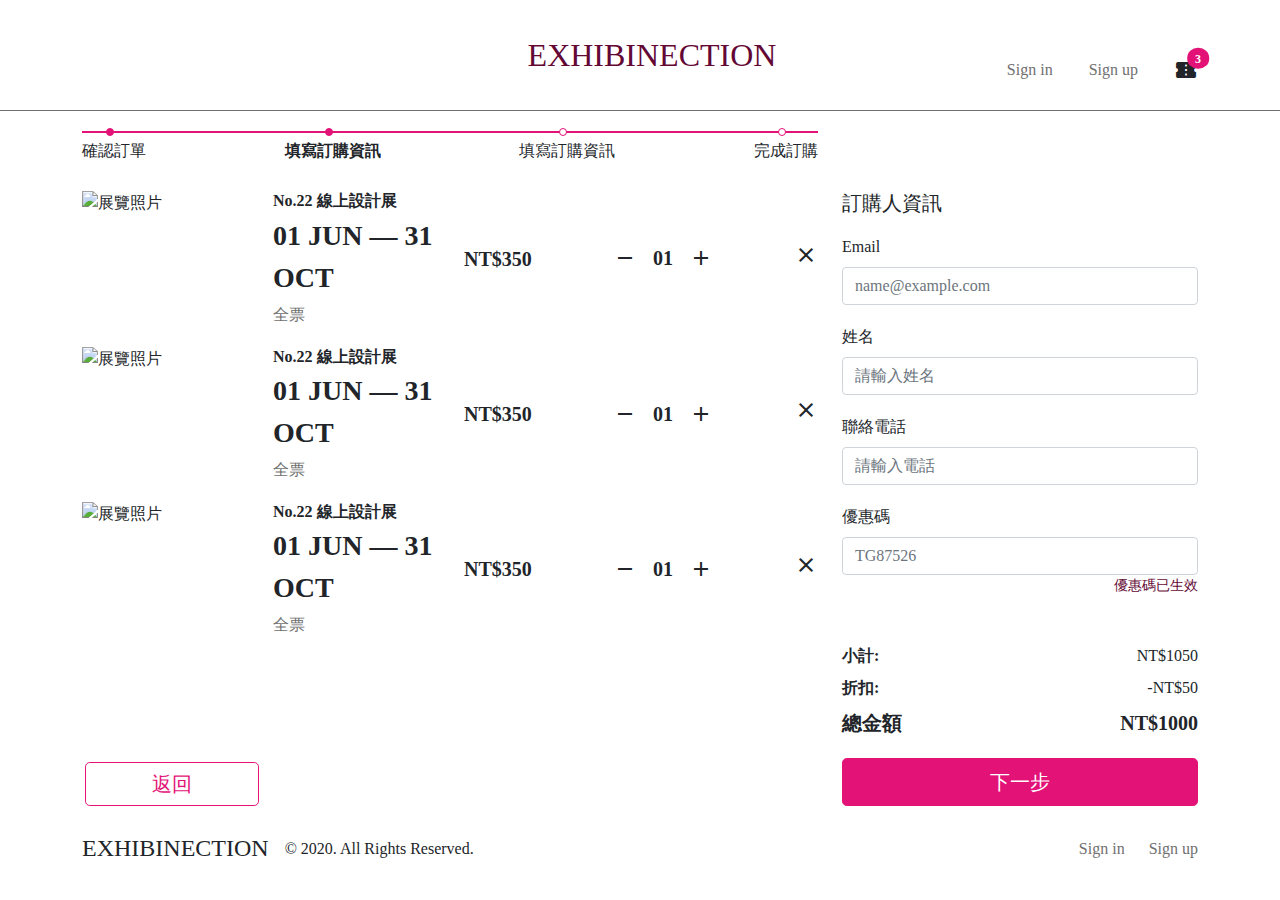
==== commit 8ac7325b: "update" ====
--- a/checkInfo.html
+++ b/checkInfo.html
@@ -415,7 +415,7 @@
       <div class="col-8">
         <div class="card-body pb-0 pt-0 d-flex justify-content-around align-items-center">
           <div class="flex-grow-1 d-flex flex-column justify-content-between">
-            <h5 class="card-title mb-1 fs-6 fw-bold">2020 台味設計展</h5>
+            <h5 class="card-title mb-1 fs-10 fs-sm-5 fw-bold">2020 台味設計展</h5>
             <p class="card-text mb-1">01 JUN — 31 OCT</p>
             <span class="text-wordColor_2 mb-9 d-block">全票</span>
             <p class="fs-5 fw-bold">NT$350</p>
@@ -452,7 +452,7 @@
       <div class="col-8">
         <div class="card-body pb-0 pt-0 d-flex justify-content-around align-items-center">
           <div class="flex-grow-1 d-flex flex-column justify-content-between">
-            <h5 class="card-title mb-1 fs-6 fw-bold">2020 台味設計展</h5>
+            <h5 class="card-title mb-1 fs-10 fs-sm-5 fw-bold">2020 台味設計展</h5>
             <p class="card-text mb-1">01 JUN — 31 OCT</p>
             <span class="text-wordColor_2 mb-9 d-block">全票</span>
             <p class="fs-5 fw-bold">NT$350</p>
@@ -489,7 +489,7 @@
       <div class="col-8">
         <div class="card-body pb-0 pt-0 d-flex justify-content-around align-items-center">
           <div class="flex-grow-1 d-flex flex-column justify-content-between">
-            <h5 class="card-title mb-1 fs-6 fw-bold">2020 台味設計展</h5>
+            <h5 class="card-title mb-1 fs-10 fs-sm-5 fw-bold">2020 台味設計展</h5>
             <p class="card-text mb-1">01 JUN — 31 OCT</p>
             <span class="text-wordColor_2 mb-9 d-block">全票</span>
             <p class="fs-5 fw-bold">NT$350</p>
@@ -517,7 +517,7 @@
   <div class="d-flex align-items-center text-white">
     <p class="fs-5 fw-bold me-4">小計</p>
     <p class="fw-5 fw-bold me-auto">NT$1050</p>
-    <a href="./checkOrder.html" class="btn btn-light text-primary py-8 px-7 buySidebar_hover2">前往結帳</a>
+    <a href="./checkOrder.html" class="btn btn-outline-primary bg-white py-8 px-7 buySidebar_hover2">前往結帳</a>
   </div>
 </div>
 </div>
--- a/css/all.css
+++ b/css/all.css
@@ -10198,19 +10198,19 @@
 }
 
 .fs-1 {
-  font-size: calc(1.375rem + 1.5vw) !important;
+  font-size: 2.5rem !important;
 }
 
 .fs-2 {
-  font-size: calc(1.325rem + 0.9vw) !important;
+  font-size: 2rem !important;
 }
 
 .fs-3 {
-  font-size: calc(1.3rem + 0.6vw) !important;
+  font-size: 1.75rem !important;
 }
 
 .fs-4 {
-  font-size: calc(1.275rem + 0.3vw) !important;
+  font-size: 1.5rem !important;
 }
 
 .fs-5 {
@@ -10222,7 +10222,7 @@
 }
 
 .fs-7 {
-  font-size: calc(1.3rem + 0.6vw) !important;
+  font-size: 1.75rem !important;
 }
 
 .fs-8 {
@@ -10230,7 +10230,7 @@
 }
 
 .fs-9 {
-  font-size: calc(1.2625rem + 0.15vw) !important;
+  font-size: 1.375rem !important;
 }
 
 .fs-10 {
@@ -10246,11 +10246,11 @@
 }
 
 .fs-13 {
-  font-size: calc(1.35rem + 1.2vw) !important;
+  font-size: 2.25rem !important;
 }
 
 .fs-14 {
-  font-size: calc(1.4rem + 1.8vw) !important;
+  font-size: 2.75rem !important;
 }
 
 .fst-italic {
@@ -12191,6 +12191,62 @@
     padding-left: 6rem !important;
   }
 
+  .fs-sm-1 {
+    font-size: 2.5rem !important;
+  }
+
+  .fs-sm-2 {
+    font-size: 2rem !important;
+  }
+
+  .fs-sm-3 {
+    font-size: 1.75rem !important;
+  }
+
+  .fs-sm-4 {
+    font-size: 1.5rem !important;
+  }
+
+  .fs-sm-5 {
+    font-size: 1.25rem !important;
+  }
+
+  .fs-sm-6 {
+    font-size: 1rem !important;
+  }
+
+  .fs-sm-7 {
+    font-size: 1.75rem !important;
+  }
+
+  .fs-sm-8 {
+    font-size: 0.75rem !important;
+  }
+
+  .fs-sm-9 {
+    font-size: 1.375rem !important;
+  }
+
+  .fs-sm-10 {
+    font-size: 0.875rem !important;
+  }
+
+  .fs-sm-11 {
+    font-size: 1.125rem !important;
+  }
+
+  .fs-sm-12 {
+    font-size: 0.625rem !important;
+  }
+
+  .fs-sm-13 {
+    font-size: 2.25rem !important;
+  }
+
+  .fs-sm-14 {
+    font-size: 2.75rem !important;
+  }
+
   .text-sm-start {
     text-align: left !important;
   }
@@ -13818,6 +13874,62 @@
     padding-left: 6rem !important;
   }
 
+  .fs-md-1 {
+    font-size: 2.5rem !important;
+  }
+
+  .fs-md-2 {
+    font-size: 2rem !important;
+  }
+
+  .fs-md-3 {
+    font-size: 1.75rem !important;
+  }
+
+  .fs-md-4 {
+    font-size: 1.5rem !important;
+  }
+
+  .fs-md-5 {
+    font-size: 1.25rem !important;
+  }
+
+  .fs-md-6 {
+    font-size: 1rem !important;
+  }
+
+  .fs-md-7 {
+    font-size: 1.75rem !important;
+  }
+
+  .fs-md-8 {
+    font-size: 0.75rem !important;
+  }
+
+  .fs-md-9 {
+    font-size: 1.375rem !important;
+  }
+
+  .fs-md-10 {
+    font-size: 0.875rem !important;
+  }
+
+  .fs-md-11 {
+    font-size: 1.125rem !important;
+  }
+
+  .fs-md-12 {
+    font-size: 0.625rem !important;
+  }
+
+  .fs-md-13 {
+    font-size: 2.25rem !important;
+  }
+
+  .fs-md-14 {
+    font-size: 2.75rem !important;
+  }
+
   .text-md-start {
     text-align: left !important;
   }
@@ -15445,6 +15557,62 @@
     padding-left: 6rem !important;
   }
 
+  .fs-lg-1 {
+    font-size: 2.5rem !important;
+  }
+
+  .fs-lg-2 {
+    font-size: 2rem !important;
+  }
+
+  .fs-lg-3 {
+    font-size: 1.75rem !important;
+  }
+
+  .fs-lg-4 {
+    font-size: 1.5rem !important;
+  }
+
+  .fs-lg-5 {
+    font-size: 1.25rem !important;
+  }
+
+  .fs-lg-6 {
+    font-size: 1rem !important;
+  }
+
+  .fs-lg-7 {
+    font-size: 1.75rem !important;
+  }
+
+  .fs-lg-8 {
+    font-size: 0.75rem !important;
+  }
+
+  .fs-lg-9 {
+    font-size: 1.375rem !important;
+  }
+
+  .fs-lg-10 {
+    font-size: 0.875rem !important;
+  }
+
+  .fs-lg-11 {
+    font-size: 1.125rem !important;
+  }
+
+  .fs-lg-12 {
+    font-size: 0.625rem !important;
+  }
+
+  .fs-lg-13 {
+    font-size: 2.25rem !important;
+  }
+
+  .fs-lg-14 {
+    font-size: 2.75rem !important;
+  }
+
   .text-lg-start {
     text-align: left !important;
   }
@@ -17072,6 +17240,62 @@
     padding-left: 6rem !important;
   }
 
+  .fs-xl-1 {
+    font-size: 2.5rem !important;
+  }
+
+  .fs-xl-2 {
+    font-size: 2rem !important;
+  }
+
+  .fs-xl-3 {
+    font-size: 1.75rem !important;
+  }
+
+  .fs-xl-4 {
+    font-size: 1.5rem !important;
+  }
+
+  .fs-xl-5 {
+    font-size: 1.25rem !important;
+  }
+
+  .fs-xl-6 {
+    font-size: 1rem !important;
+  }
+
+  .fs-xl-7 {
+    font-size: 1.75rem !important;
+  }
+
+  .fs-xl-8 {
+    font-size: 0.75rem !important;
+  }
+
+  .fs-xl-9 {
+    font-size: 1.375rem !important;
+  }
+
+  .fs-xl-10 {
+    font-size: 0.875rem !important;
+  }
+
+  .fs-xl-11 {
+    font-size: 1.125rem !important;
+  }
+
+  .fs-xl-12 {
+    font-size: 0.625rem !important;
+  }
+
+  .fs-xl-13 {
+    font-size: 2.25rem !important;
+  }
+
+  .fs-xl-14 {
+    font-size: 2.75rem !important;
+  }
+
   .text-xl-start {
     text-align: left !important;
   }
@@ -18699,6 +18923,62 @@
     padding-left: 6rem !important;
   }
 
+  .fs-xxl-1 {
+    font-size: 2.5rem !important;
+  }
+
+  .fs-xxl-2 {
+    font-size: 2rem !important;
+  }
+
+  .fs-xxl-3 {
+    font-size: 1.75rem !important;
+  }
+
+  .fs-xxl-4 {
+    font-size: 1.5rem !important;
+  }
+
+  .fs-xxl-5 {
+    font-size: 1.25rem !important;
+  }
+
+  .fs-xxl-6 {
+    font-size: 1rem !important;
+  }
+
+  .fs-xxl-7 {
+    font-size: 1.75rem !important;
+  }
+
+  .fs-xxl-8 {
+    font-size: 0.75rem !important;
+  }
+
+  .fs-xxl-9 {
+    font-size: 1.375rem !important;
+  }
+
+  .fs-xxl-10 {
+    font-size: 0.875rem !important;
+  }
+
+  .fs-xxl-11 {
+    font-size: 1.125rem !important;
+  }
+
+  .fs-xxl-12 {
+    font-size: 0.625rem !important;
+  }
+
+  .fs-xxl-13 {
+    font-size: 2.25rem !important;
+  }
+
+  .fs-xxl-14 {
+    font-size: 2.75rem !important;
+  }
+
   .text-xxl-start {
     text-align: left !important;
   }
@@ -18709,39 +18989,6 @@
 
   .text-xxl-center {
     text-align: center !important;
-  }
-}
-@media (min-width: 1200px) {
-  .fs-1 {
-    font-size: 2.5rem !important;
-  }
-
-  .fs-2 {
-    font-size: 2rem !important;
-  }
-
-  .fs-3 {
-    font-size: 1.75rem !important;
-  }
-
-  .fs-4 {
-    font-size: 1.5rem !important;
-  }
-
-  .fs-7 {
-    font-size: 1.75rem !important;
-  }
-
-  .fs-9 {
-    font-size: 1.375rem !important;
-  }
-
-  .fs-13 {
-    font-size: 2.25rem !important;
-  }
-
-  .fs-14 {
-    font-size: 2.75rem !important;
   }
 }
 @media print {
@@ -18964,7 +19211,7 @@
   }
 }
 .buySidebar {
-  top: 84px;
+  top: 50px;
   right: 0;
   width: 50%;
 }
@@ -18995,7 +19242,7 @@
   }
 }
 .cardInputList {
-  width: 40%;
+  width: 50%;
 }
 @media (max-width: 576px) {
   .cardInputList {
@@ -19004,7 +19251,7 @@
 }
 @media (max-width: 375px) {
   .cardInputList {
-    width: 27%;
+    width: 35%;
   }
 }
 
@@ -19094,45 +19341,14 @@
   right: 50%;
 }
 
-.nav_icon {
-  width: 24px;
-  height: 24px;
-}
-
-.nav_badge {
-  width: 22px;
-  height: 18px;
-  font-size: 12px;
-}
-
-@media (max-width: 992px) {
-  nav .container {
-    max-width: 940px;
-  }
-}
-@media (max-width: 768px) {
-  .nav_menu {
-    margin-right: 24px;
-  }
-}
-
-@media (max-width: 768px) {
-  .badge {
-    position: initial !important;
-  }
-}
-
-@media (max-width: 768px) {
-  .navbar_title {
-    font-size: 1.375rem;
-  }
-}
-@media (max-width: 375px) {
-  nav .navbar .navbar_title {
-    padding-right: 0;
-  }
-  nav .navbar .nav_menu {
-    margin-right: 0;
+@media (min-width: 992px) {
+  .position-lg-absolute {
+    position: absolute;
+  }
+
+  .translate-lg-middle {
+    -webkit-transform: translate(-50%, -50%);
+            transform: translate(-50%, -50%);
   }
 }
 .nav_hover:hover {
